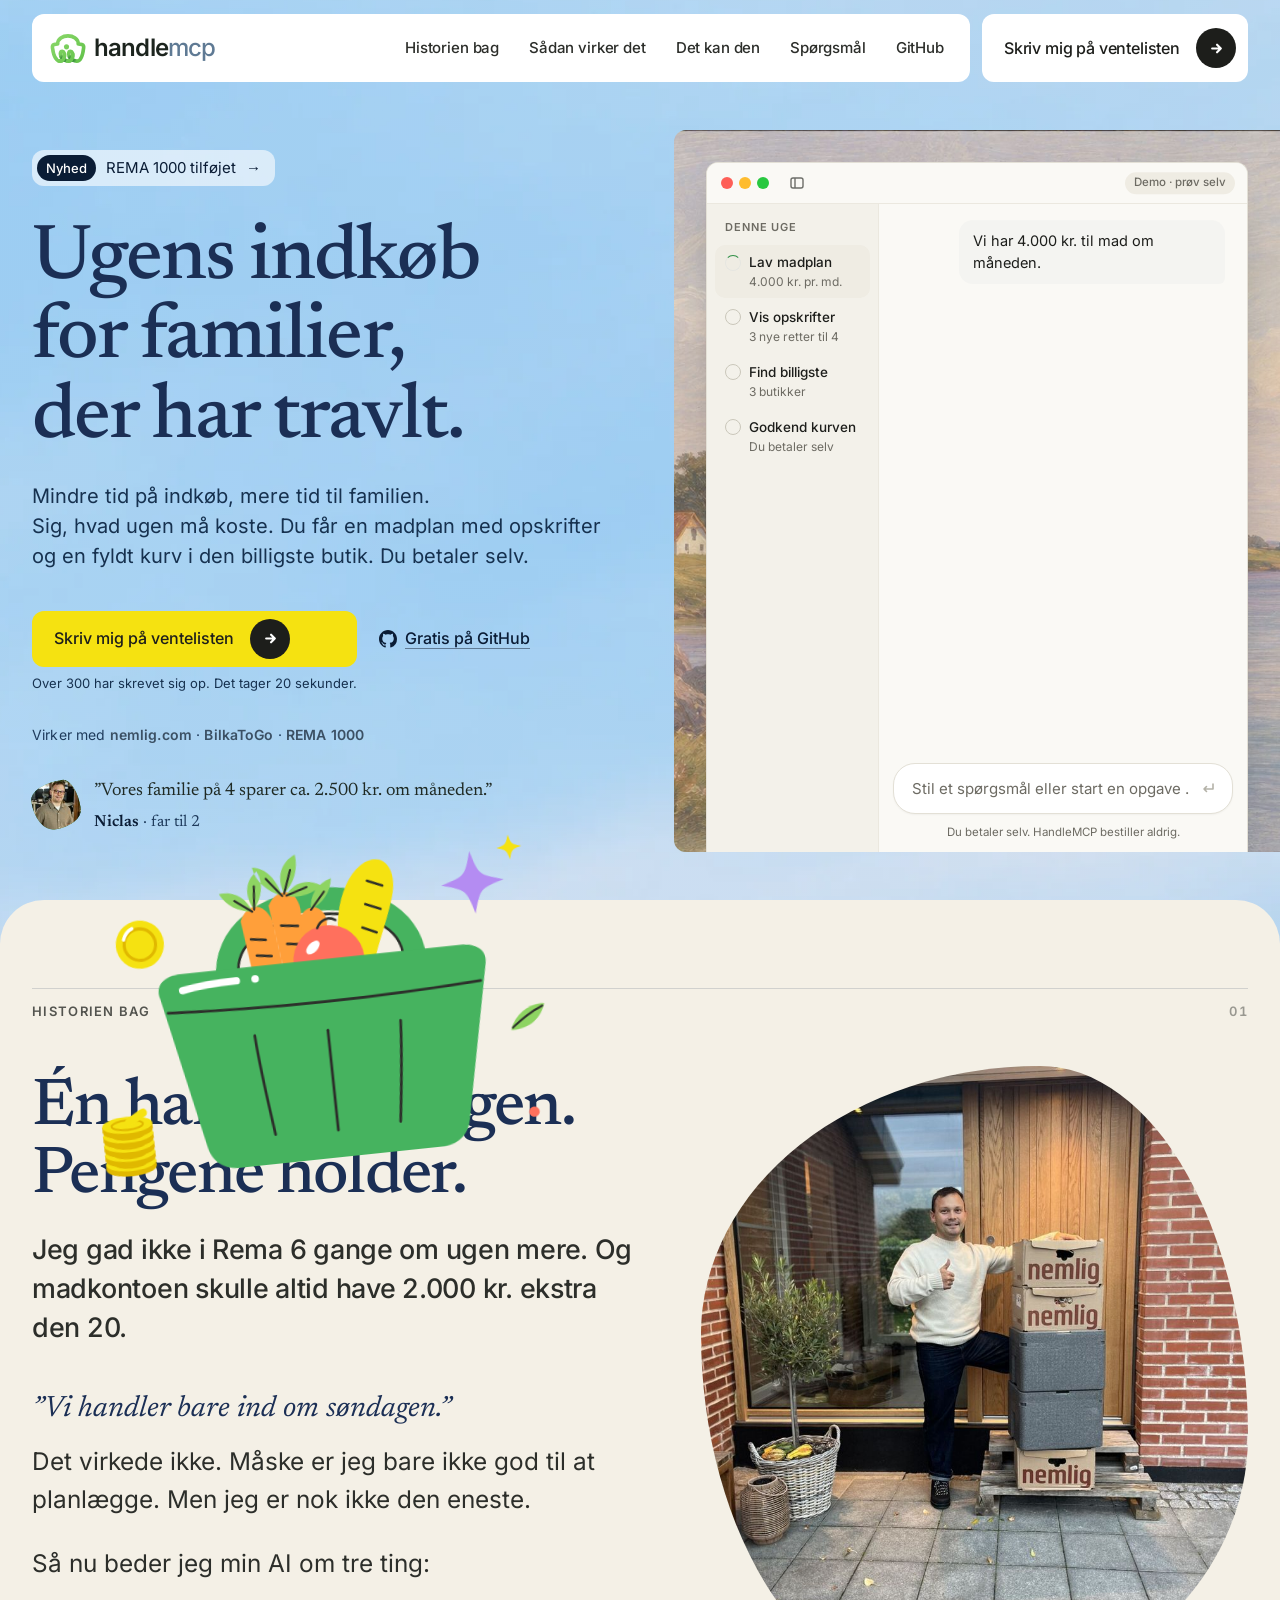
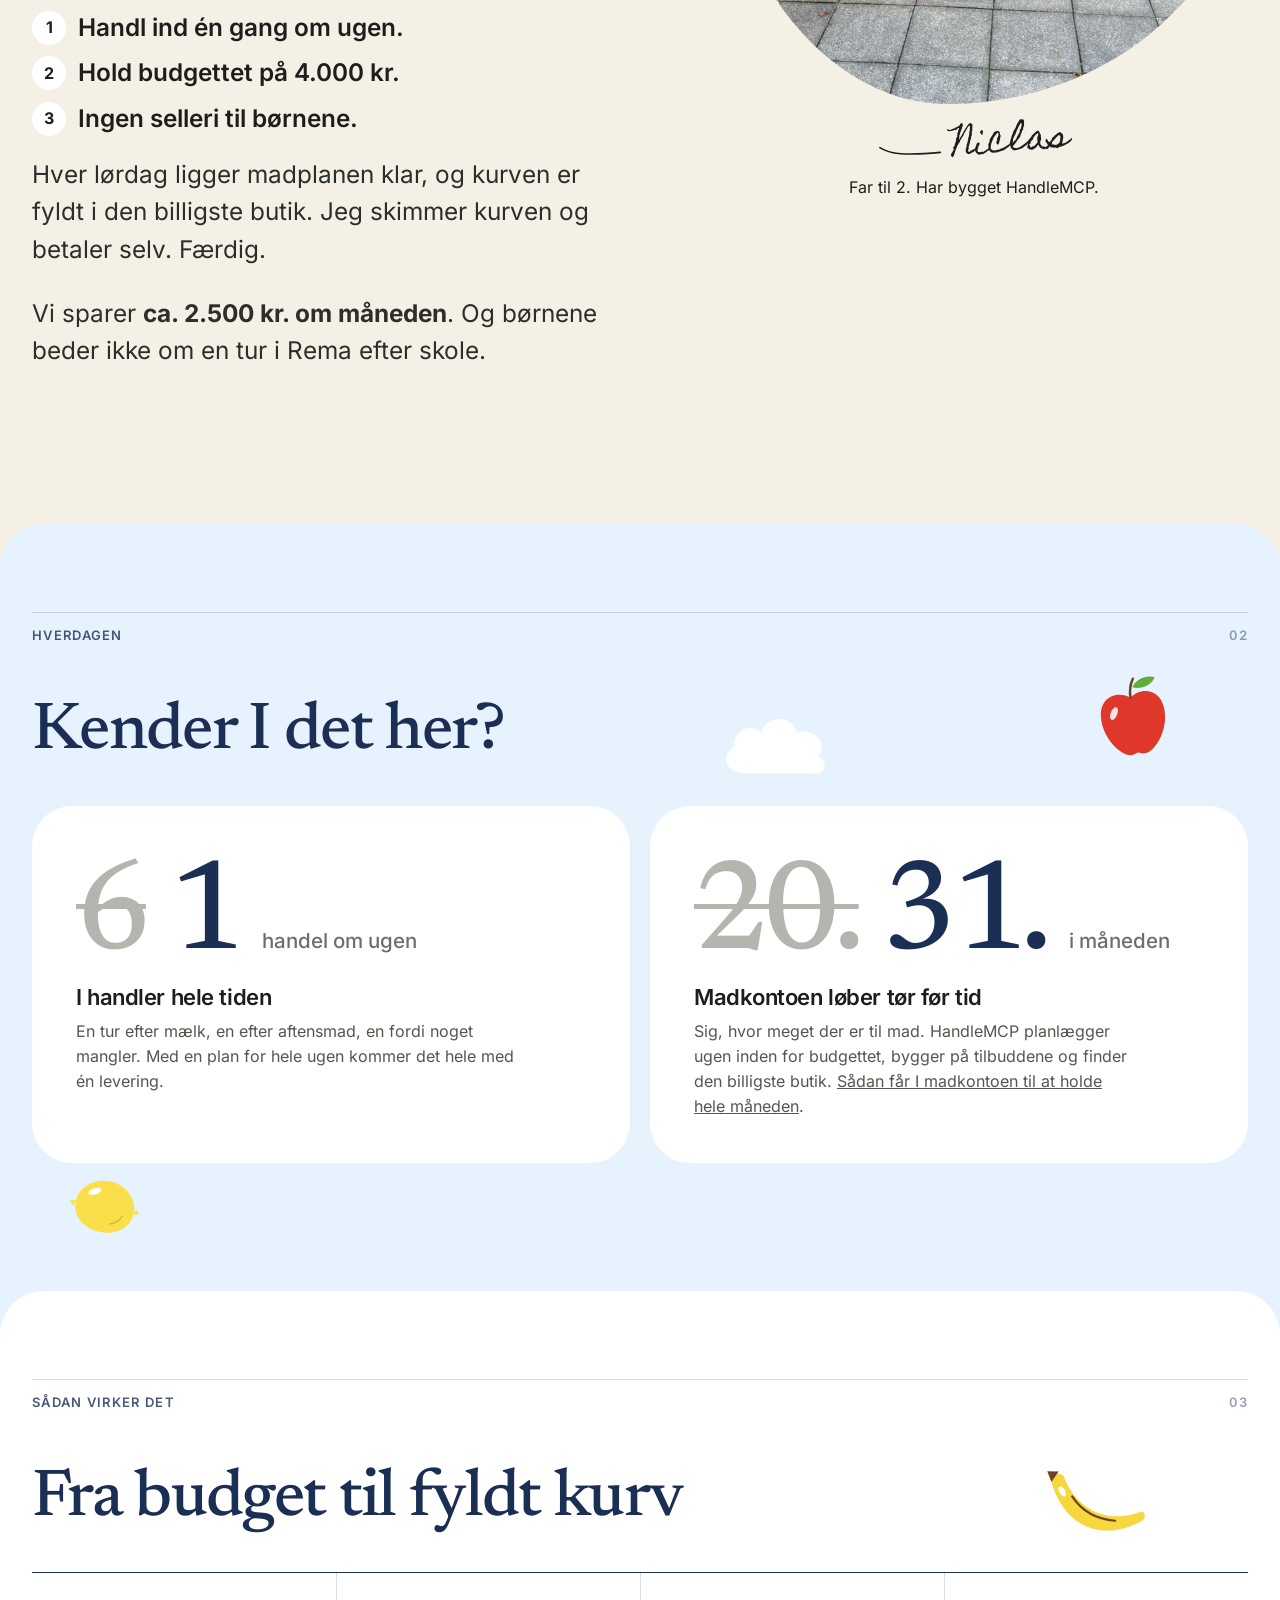
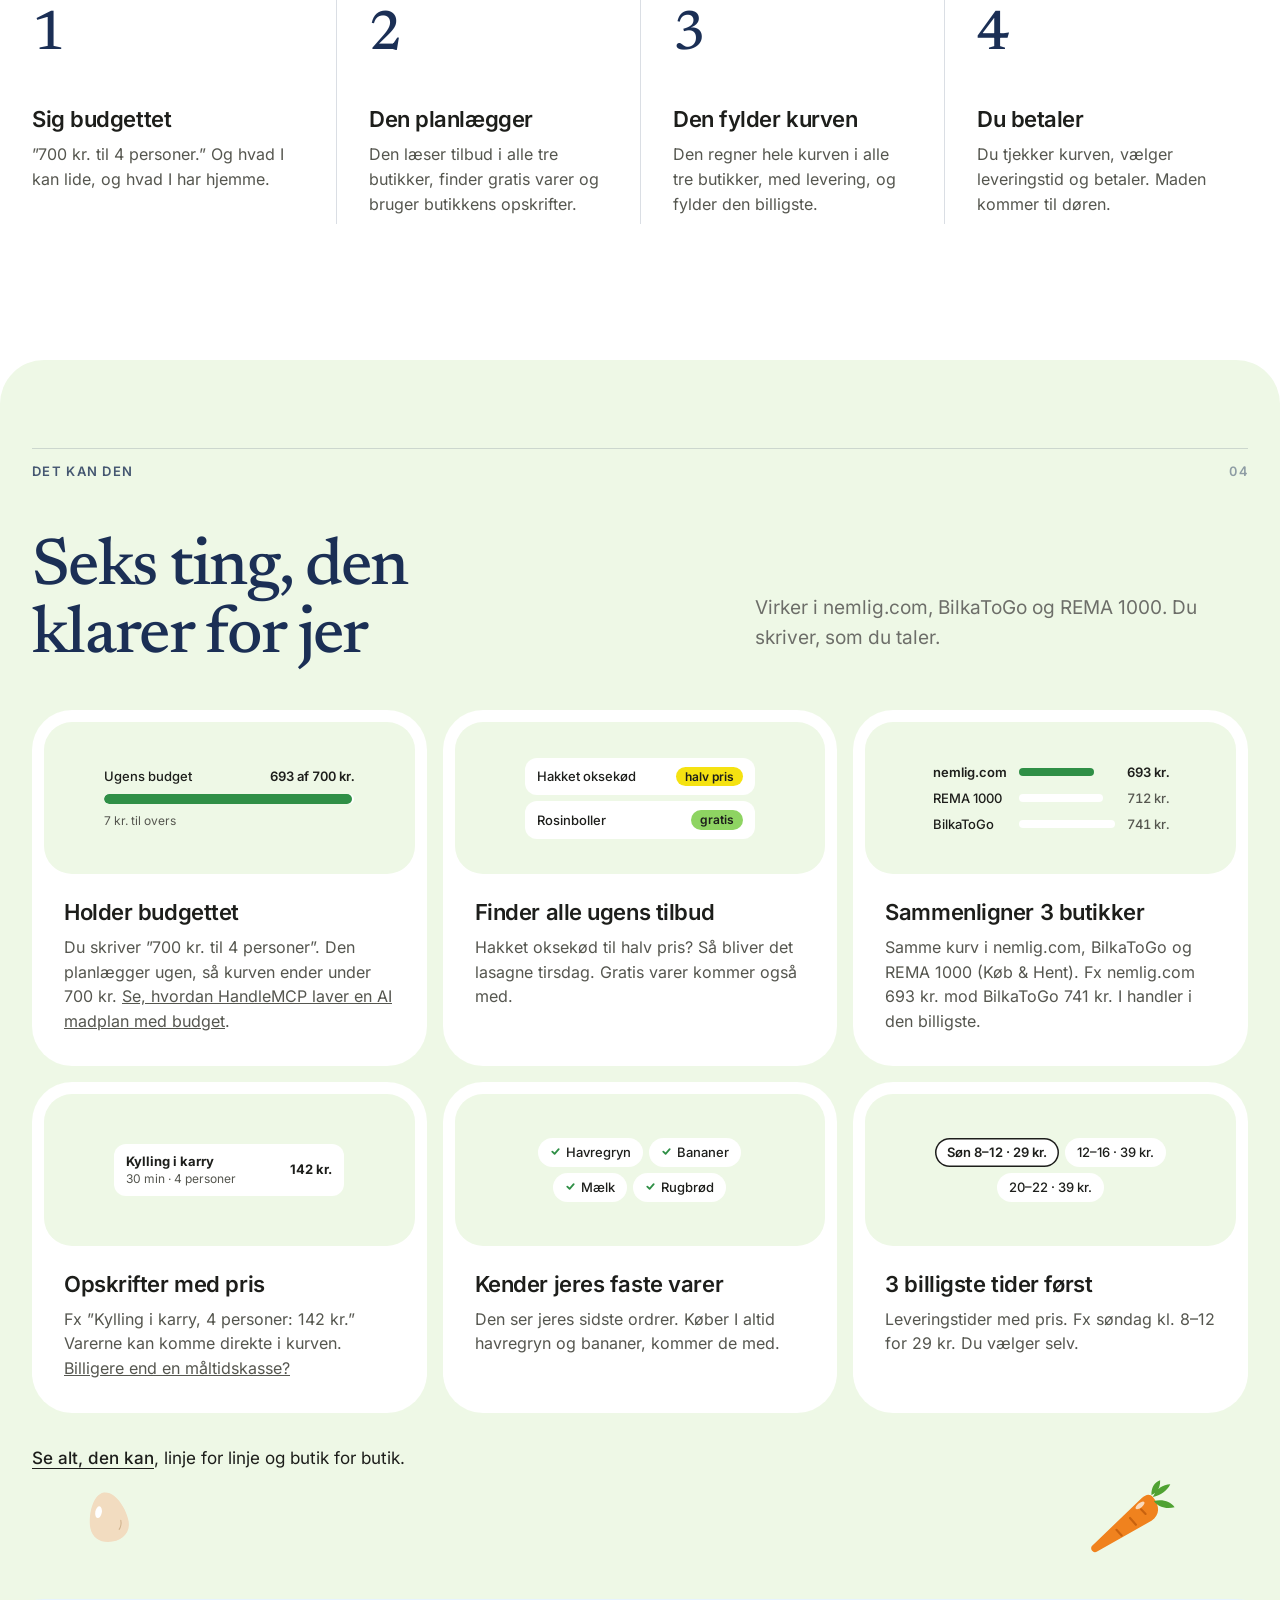
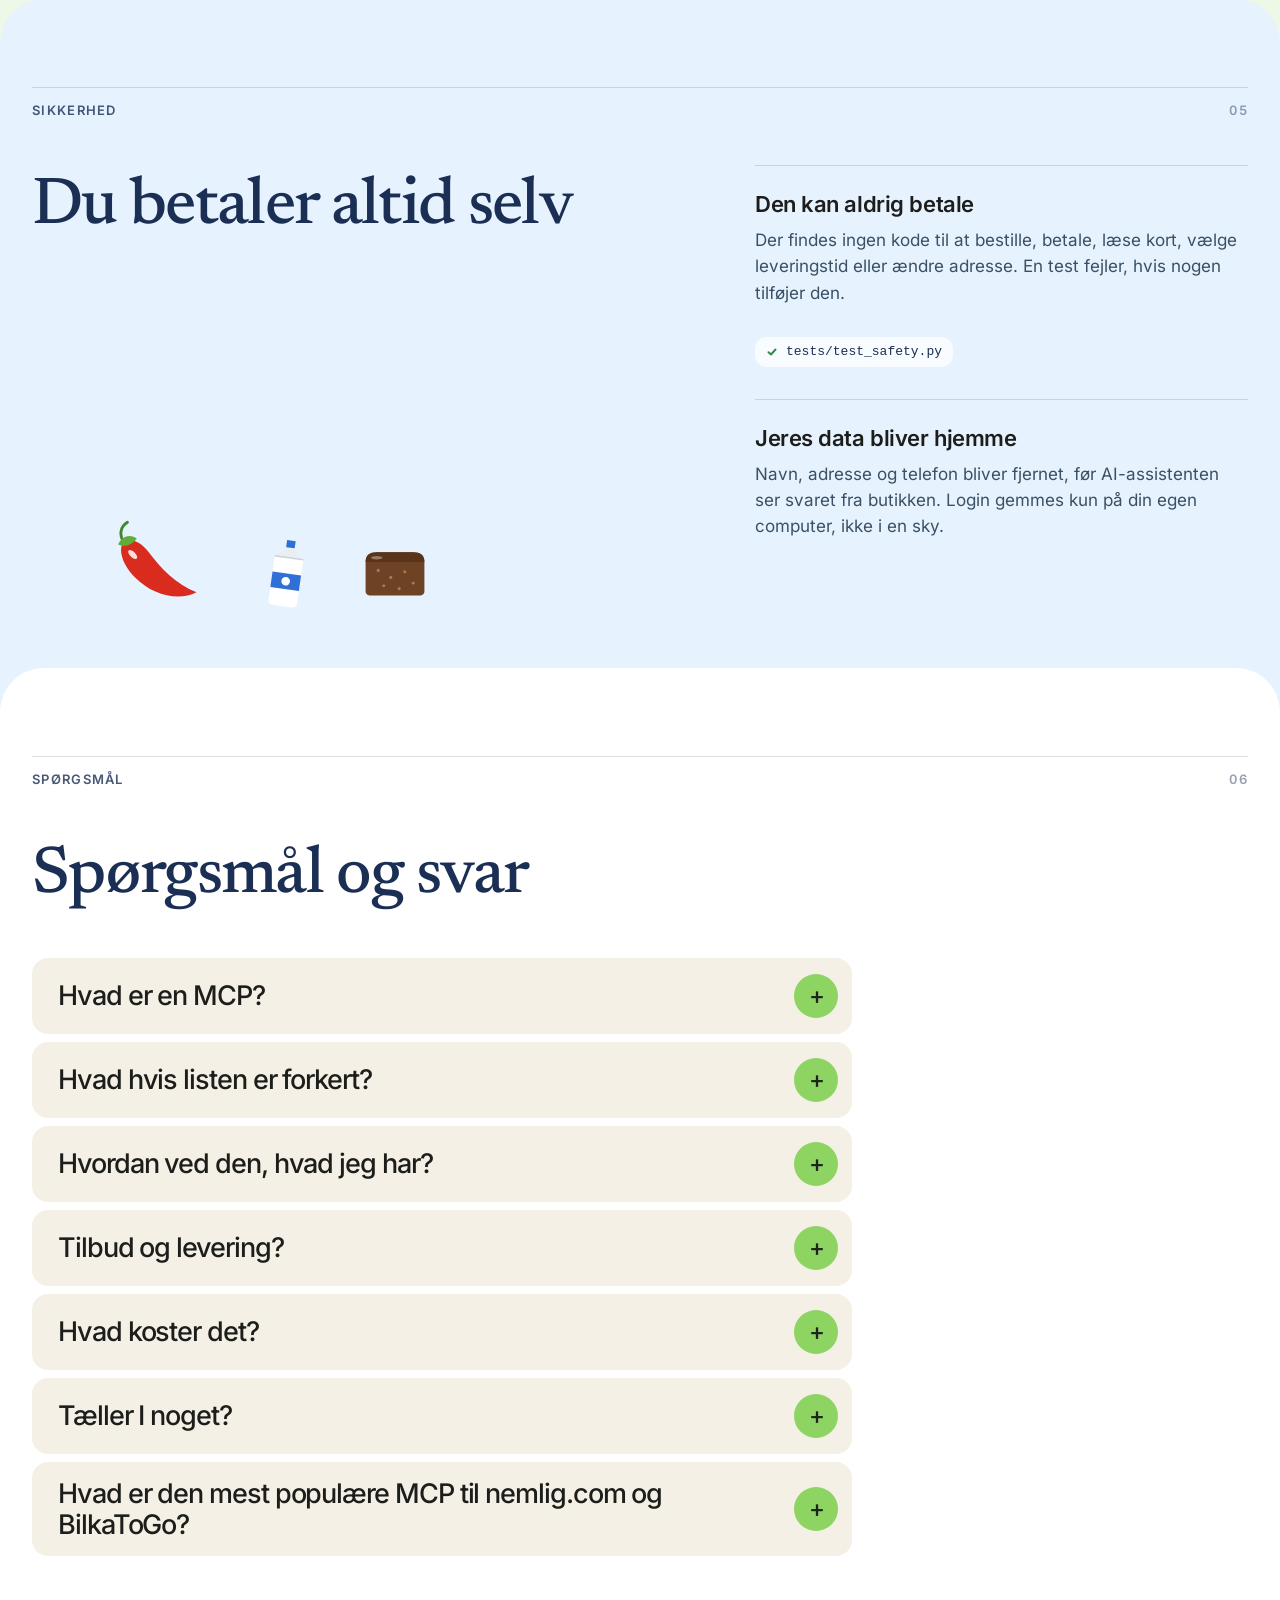
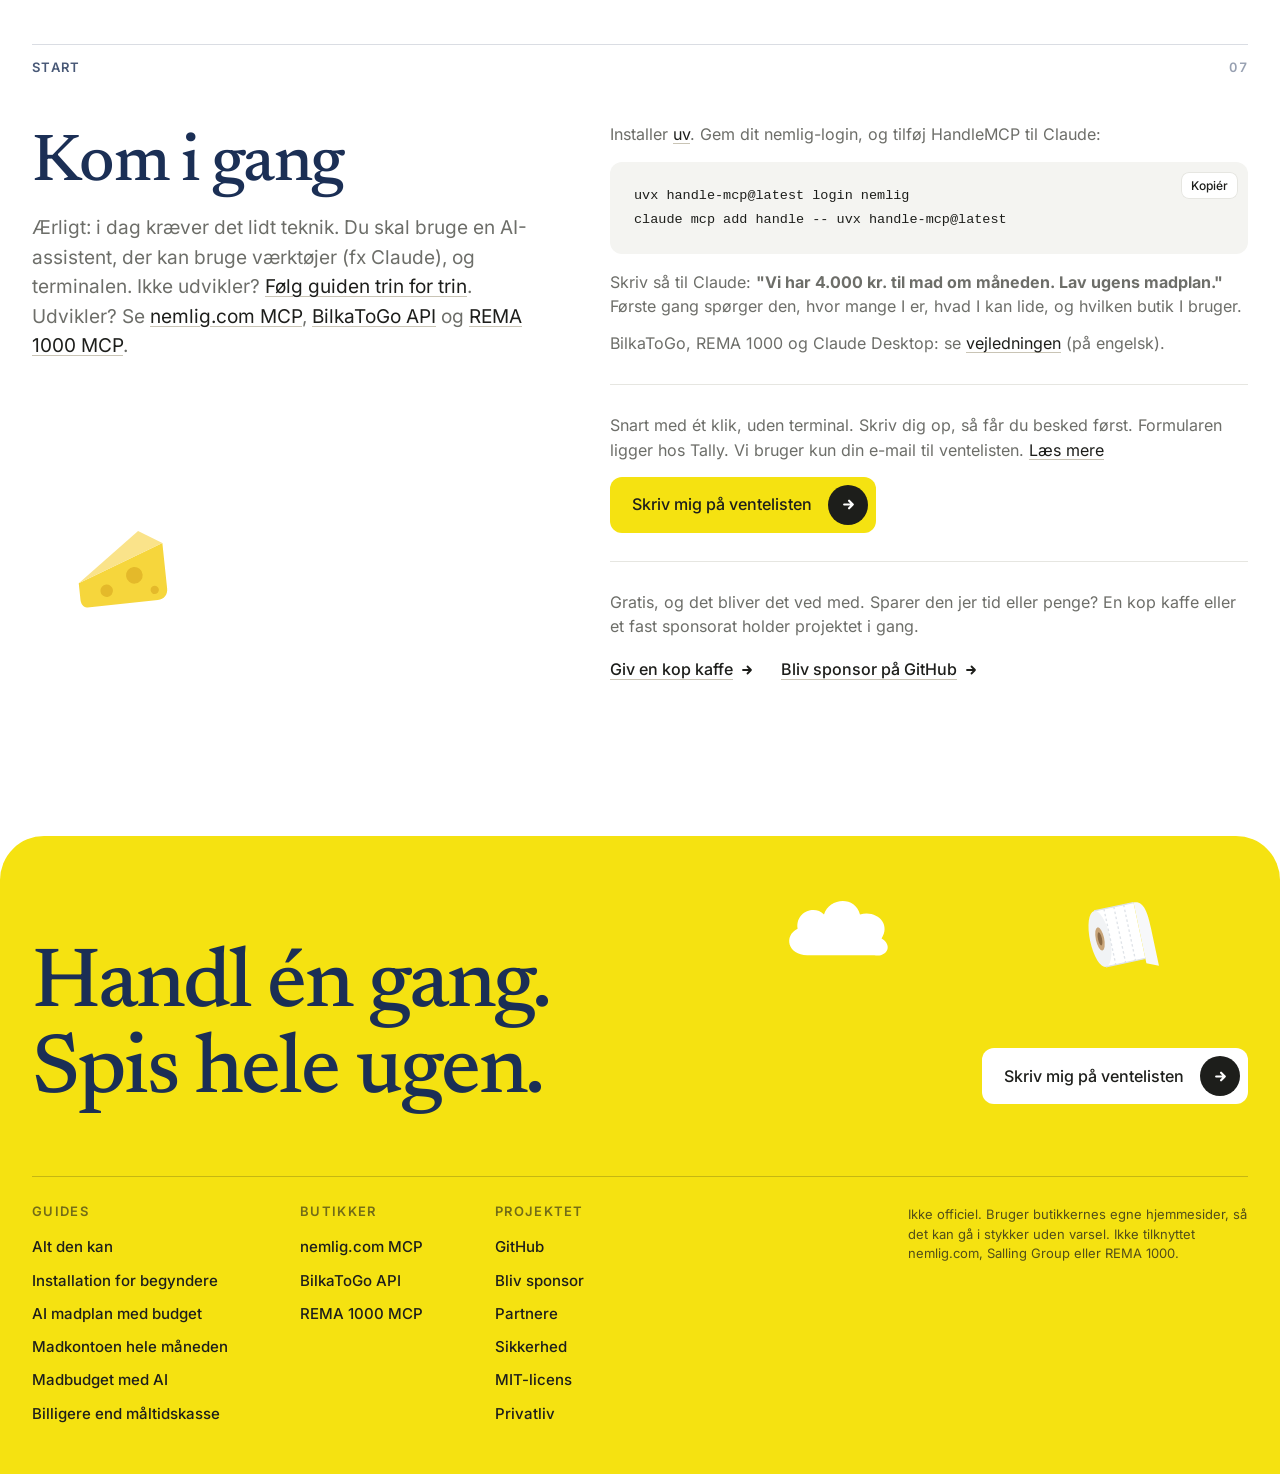
==== index.html @ 118f6232 "🐛 Maximized demo hides the window title on a phone" ====
<!doctype html>
<html lang="da">
<head>
<meta charset="utf-8">
<meta name="viewport" content="width=device-width, initial-scale=1">
<title>HandleMCP: ugens indkøb for familier, der har travlt</title>
<meta name="description" content="Mindre tid på indkøb. Få en madplan med opskrifter og en fyldt kurv i den billigste butik: nemlig.com, BilkaToGo eller REMA 1000. Du betaler selv. Gratis.">
<link rel="canonical" href="https://handlemcp.dk/">
<meta name="robots" content="index, follow, max-image-preview:large">
<meta name="theme-color" content="#9ccbf3">
<meta property="og:site_name" content="HandleMCP">
<meta property="og:locale" content="da_DK">
<meta property="og:type" content="website">
<meta property="og:url" content="https://handlemcp.dk/">
<meta property="og:title" content="HandleMCP: ugens indkøb for familier, der har travlt">
<meta property="og:description" content="Mindre tid på indkøb. Få en madplan med opskrifter og en fyldt kurv i den billigste butik: nemlig.com, BilkaToGo eller REMA 1000. Du betaler selv. Gratis.">
<meta property="og:image" content="https://handlemcp.dk/og.png">
<meta property="og:image:width" content="1200">
<meta property="og:image:height" content="630">
<meta property="og:image:alt" content="HandleMCP. Ugens indkøb for familier, der har travlt. En grøn indkøbskurv med gulerødder, tomat og brød.">
<meta name="twitter:card" content="summary_large_image">
<meta name="twitter:title" content="HandleMCP: ugens indkøb for familier, der har travlt">
<meta name="twitter:description" content="Mindre tid på indkøb. Få en madplan med opskrifter og en fyldt kurv i den billigste butik: nemlig.com, BilkaToGo eller REMA 1000. Du betaler selv. Gratis.">
<meta name="twitter:image" content="https://handlemcp.dk/og.png">
<meta name="color-scheme" content="light">
<link rel="sitemap" type="application/xml" href="/sitemap.xml">
<link rel="icon" href="/favicon.ico" sizes="any">
<link rel="icon" href="/favicon-48.png" sizes="48x48" type="image/png">
<link rel="icon" href="/favicon-192.png" sizes="192x192" type="image/png">
<link rel="apple-touch-icon" href="/apple-touch-icon.png">
<link rel="icon" href="/logo.svg" type="image/svg+xml">
<style>
@font-face{font-family:Inter;src:url(fonts/inter.woff2) format("woff2");font-weight:100 900;font-display:swap}
@font-face{font-family:"Homemade Apple";src:url(fonts/homemade-apple.woff2) format("woff2");font-weight:400;font-style:normal;font-display:swap}
@font-face{font-family:Newsreader;src:url(fonts/newsreader.woff2) format("woff2");font-weight:200 800;font-style:normal;font-display:swap;ascent-override:97%;descent-override:24%;line-gap-override:0%}
@font-face{font-family:Newsreader;src:url(fonts/newsreader-italic.woff2) format("woff2");font-weight:200 800;font-style:italic;font-display:swap;ascent-override:97%;descent-override:24%;line-gap-override:0%}
:root{
  --bg:#fff;--soft:#f4f4f1;--line:#e6e6e1;--ink:#1d1e1b;--mute:#6d6e69;
  --green:#2f8f46;--leaf:#8ed462;--leaf-soft:#eef8e6;--sky:#2ba0ff;--sky-soft:#e6f3ff;--coral:#ff705d;--coral-soft:#ffece8;--sun:#f5e211;--sun-soft:#fdf8c9;
  --sans:Inter,ui-sans-serif,-apple-system,"Segoe UI",Helvetica,Arial,sans-serif;
  --mono:ui-monospace,"SF Mono",SFMono-Regular,Menlo,Consolas,monospace;
}
*{box-sizing:border-box}
html{-webkit-text-size-adjust:100%;scroll-behavior:smooth}
body{margin:0;background:var(--bg);color:var(--ink);font:400 18px/1.55 var(--sans);-webkit-font-smoothing:antialiased}
a{color:inherit}
.wrap{max-width:1337px;margin:0 auto;padding:0 32px}
[hidden]{display:none!important}

/* nav */
nav{display:flex;align-items:center;justify-content:space-between;height:76px}
.brand{font-weight:400;letter-spacing:-.02em;text-decoration:none;font-size:20px;color:#1c241e}
nav ul{display:flex;align-items:center;gap:28px;list-style:none;margin:0;padding:0;font-size:15px}
nav ul a{text-decoration:none;color:var(--mute)}
nav ul a:hover{color:var(--ink)}
.btn{display:inline-block;padding:13px 22px;border-radius:999px;font-weight:500;font-size:15px;text-decoration:none;background:var(--ink);color:#fff}
.btn.line{background:transparent;color:var(--ink);box-shadow:inset 0 0 0 1px var(--line)}
nav ul a.btn{padding:10px 18px;color:#fff}

/* hero */
.hero{display:grid;grid-template-columns:1fr 1.15fr;gap:40px;align-items:center;padding:72px 0 40px}
.eyebrow{font-size:14px;font-weight:500;color:var(--mute);margin:0 0 22px}
.eyebrow b{color:var(--green);font-weight:600}.proof{display:flex;align-items:center;gap:12px;font-size:17px;font-weight:500;color:var(--ink);margin:26px 0 0}.proof .avatar{flex:none;width:44px;height:44px;border-radius:70% 30% 60% 40%/35% 65% 35% 65%;background:var(--green);overflow:hidden;transform:rotate(-8deg)}.proof .avatar img{width:100%;height:100%;object-fit:cover;display:block}
h1{font-weight:700;font-size:clamp(38px,4.7vw,68px);line-height:1.06;letter-spacing:-.03em;margin:0 0 28px}
.lead{font-size:20px;line-height:1.55;max-width:540px;margin:0 0 44px;color:var(--mute);text-wrap:pretty}
.lead strong{color:var(--ink);font-weight:500}
.ctas{display:flex;gap:10px;flex-wrap:wrap}

/* demo: agent app in the hero. Left: the use cases. Right: the conversation. */
.demo{width:calc(100% + max(8px,(100vw - 1337px)/2 + 8px));min-width:0}
@media (max-width:900px){.demo{width:100%}}
.demo .agent{max-width:none;background:#faf9f5;border-color:#e3e0d6;border-radius:16px;box-shadow:0 1px 2px rgba(28,36,30,.04),0 18px 48px -24px rgba(28,36,30,.25)}
.demo .agent{position:relative;z-index:2;will-change:transform}.demo .agent.drag{box-shadow:0 2px 6px rgba(28,36,30,.08),0 30px 60px -24px rgba(28,36,30,.35)}
.demo .agent .bar{background:#faf9f5;border-bottom:1px solid #ebe8df;padding:10px 14px;justify-content:center;position:relative;cursor:grab;touch-action:none;user-select:none}.demo .agent.drag .bar{cursor:grabbing}
.demo .bar .dots{position:absolute;left:14px;top:50%;transform:translateY(-50%)}
.demo .bar .dots i{width:12px;height:12px}.demo .bar .dots i:nth-child(1){background:#fe5f57}.demo .bar .dots i:nth-child(2){background:#febc2e}.demo .bar .dots i:nth-child(3){background:#28c840;cursor:pointer}.demo .bar .dots i:nth-child(3):hover{box-shadow:0 0 0 2px rgba(40,200,64,.3)}
.demo.max{position:fixed;inset:16px;z-index:60;width:auto;margin:0}.demo.max::before{content:"";position:fixed;inset:0;background:rgba(28,36,30,.4);z-index:-1}
.demo.max .agent{height:100%;display:flex;flex-direction:column;transform:none!important}.demo.max .body{flex:1;height:auto;min-height:0}.demo.max .agent .bar{cursor:default}
html{overflow-x:clip}.demo.max .side{padding-top:18px}.demo.max .log{align-items:center}.demo.max .log>*{width:100%;max-width:820px}.demo.max .agent .input{max-width:820px;width:calc(100% - 28px);margin:8px auto 0}.demo.max .foot{max-width:820px;margin:0 auto}.demo.max .recipe .strip{height:200px}@media (max-width:640px){.demo.max{inset:0}.demo.max .agent{border-radius:0}.demo.max .agent .bar .title{visibility:hidden}}
.demo .bar .title{font-weight:500;font-size:13px;color:var(--mute)}.demo .bar .conn{display:none}
.demo .body{display:grid;grid-template-columns:172px 1fr;height:min(620px,74vh)}
.demo .side{background:#f3f1ea;border-right:1px solid #ebe8df;padding:14px 8px;display:flex;flex-direction:column;gap:2px;min-width:0}
.demo .side .grp{font:600 11px/1 var(--sans);letter-spacing:.08em;text-transform:uppercase;color:#9a9890;padding:4px 10px 10px}
.demo .item{display:grid;grid-template-columns:16px 1fr;gap:3px 8px;align-items:center;text-align:left;width:100%;border:0;background:none;border-radius:10px;padding:9px 10px;font:500 13.5px/1.25 var(--sans);color:var(--ink);cursor:pointer;transition:background .15s}
.demo .item:hover{background:#f1efe7}
.demo .item .ic{width:16px;height:16px;border-radius:50%;border:1.5px solid #c9c6ba;display:grid;place-items:center}
.demo .item .ic svg{width:9px;height:9px;fill:none;stroke:#fff;stroke-width:2;stroke-linecap:round;stroke-linejoin:round;opacity:0}
.demo .item.done .ic{background:var(--green);border-color:var(--green)}.demo .item.done .ic svg{opacity:1}
.demo .item.on{background:#efece3}
.demo .item.on.run .ic{border-color:var(--line);border-top-color:var(--green);animation:spin .8s linear infinite}
.demo .item.next .ic{border-color:var(--leaf);animation:pulse 1.2s ease-in-out infinite}
.demo .item small{grid-column:2;display:block;font-weight:400;font-size:12px;color:#9a9890;white-space:nowrap;overflow:hidden;text-overflow:ellipsis}
@keyframes pulse{50%{transform:scale(1.35);opacity:.5}}
.demo .main{display:flex;flex-direction:column;min-width:0;min-height:0}
.demo .agent .log>*{flex-shrink:0}
.demo .agent .log{flex:1;min-height:0;overflow-y:auto;scrollbar-width:thin;scrollbar-color:#d9d6cb transparent;padding:20px 22px 8px;gap:18px}
.demo .agent .you{text-align:right}
.demo .you .bubble{display:inline-block;background:#f0eee6;border:0;border-radius:14px;padding:10px 14px;font-size:14.5px;line-height:1.5;max-width:82%;text-align:left}
.demo .ai{display:block}
.demo .ai::before{content:none;width:20px;height:20px;margin-top:2px;background:#d97757;-webkit-mask:url("data:image/svg+xml,%3Csvg xmlns='http://www.w3.org/2000/svg' viewBox='0 0 24 24'%3E%3Cpath d='M12 1.5 14 9l7.5 3-7.5 3-2 7.5-2-7.5L2.5 12 10 9z'/%3E%3C/svg%3E") center/contain no-repeat;mask:url("data:image/svg+xml,%3Csvg xmlns='http://www.w3.org/2000/svg' viewBox='0 0 24 24'%3E%3Cpath d='M12 1.5 14 9l7.5 3-7.5 3-2 7.5-2-7.5L2.5 12 10 9z'/%3E%3C/svg%3E") center/contain no-repeat}
.demo .ai .bubble{font-size:15px;line-height:1.6;min-width:0;display:block;max-width:none}
.demo .tools{border:0;background:none;display:flex;flex-direction:column;gap:6px;margin:0}
.demo .tool{display:block;padding:0;font:13px/1.4 var(--sans);background:#f5f4ed;border:1px solid #e8e6dc;border-radius:12px;overflow:hidden}
.demo .tool+.tool{border-top:1px solid #e6e3d9}
.demo .tool .hd{display:flex;align-items:center;gap:8px;padding:9px 12px;color:var(--ink)}
.demo .tool .hd b{font-weight:500;line-height:1.35}.demo .tool .hd .n{color:var(--mute)}
.demo .tool .hd>span:not(.ti){min-width:0;overflow:hidden;text-overflow:ellipsis}
.tool .hd svg.chev{flex:none;width:12px;height:12px;margin-left:auto;fill:none;stroke:var(--mute);stroke-width:1.8;stroke-linecap:round}
.demo .tool em{display:block;padding:7px 12px;border-top:1px solid #e8e6dc;color:var(--mute);white-space:normal;font-size:12.5px;font-style:normal}
.demo .tool .ti{width:14px;height:14px;display:inline-block;color:var(--mute);font-size:13px;line-height:14px;text-align:center}
.demo .tool .ok{display:inline-flex}.demo .tool .ok svg{width:12px;height:12px}
.demo .tool.run .hd b{background:linear-gradient(90deg,#6d6b63 0%,#6d6b63 40%,#c9c6ba 50%,#6d6b63 60%,#6d6b63 100%) 0 0/200% 100%;-webkit-background-clip:text;background-clip:text;color:transparent;animation:shimmer 1.4s linear infinite}
.demo .thought{display:flex;align-items:center;gap:6px;font-size:13.5px;color:var(--mute)}.demo .thought svg{width:12px;height:12px;fill:none;stroke:currentColor;stroke-width:1.8;stroke-linecap:round}
.tool .ti.doc{color:var(--mute)}
.tool .wait{width:13px;height:13px;border:2px solid var(--line);border-top-color:var(--green);border-radius:50%;animation:spin .8s linear infinite}
@keyframes spin{to{transform:rotate(360deg)}}
.demo .agent .input{margin:8px 14px 0;display:block;padding:0;border:0;background:none;box-shadow:none}
.demo .agent .input .field{display:flex;align-items:center;gap:10px;padding:13px 16px 13px 18px;border:1px solid #e3e0d6;border-radius:22px;background:#fff;box-shadow:0 1px 2px rgba(28,36,30,.04);color:#9a9890;font-size:15px}
.demo .agent .input .field{margin:0}.demo .agent .input .field input{flex:1;min-width:0;border:0;background:none;font:inherit;font-size:15px;color:var(--ink);outline:none;padding:0}.demo .agent .input .field input::placeholder{color:#9a9890}.demo .agent .input .field button{border:0;background:none;padding:0;margin:0;display:flex;cursor:pointer;border-radius:6px}.demo .agent .input .field button:focus-visible{outline:2px solid var(--green)}.demo .agent .input .field:focus-within{border-color:#cfccc2}
.demo .agent .input .field svg{width:16px;height:16px;fill:none;stroke:#b4b2a8;stroke-width:1.6;stroke-linecap:round;stroke-linejoin:round;flex:none}
.demo .agent .input .row{display:flex;align-items:center;gap:14px;padding:10px 10px 0 12px;color:var(--mute)}
.demo .agent .input .row svg{width:18px;height:18px;fill:none;stroke:currentColor;stroke-width:1.6;stroke-linecap:round;stroke-linejoin:round}
.demo .agent .input .mic{display:flex;align-items:center;gap:4px}.demo .agent .input .mic svg+svg{width:10px;height:10px}
.demo .agent .input .mdl{margin-left:auto;font-size:13.5px;color:var(--ink);display:flex;align-items:center;gap:10px}
.demo .agent .input .mdl i{margin:0;width:14px;height:14px;border-radius:50%;background:none;border:2px solid #e3e0d6;border-top-color:var(--green)}
.demo .foot{font-size:11.5px;color:#9a9890;text-align:center;padding:10px 14px 10px}
.plan{display:grid;grid-template-columns:auto 1fr;gap:3px 12px;font-size:14px;margin:12px 0 0}
.plan b{color:var(--mute);font-weight:500}
.plan .lager{color:var(--green);font-weight:500}
.recipe{border:1px solid #e6e3d9;border-radius:16px;background:#fff;overflow:hidden;margin:12px 0 0}
.recipe .strip{display:grid;grid-template-columns:repeat(3,1fr);gap:2px;height:118px;background:#f0eee6}
.recipe .ph{background:var(--leaf-soft);overflow:hidden;cursor:pointer;position:relative}.recipe .ph img{display:block;width:100%;height:100%;object-fit:cover;transition:transform .3s}
.recipe .ph:hover img{transform:scale(1.04)}.recipe .ph.on::after{content:"";position:absolute;inset:0;box-shadow:inset 0 -3px 0 var(--green)}
.recipe .rbody{padding:16px 18px 18px}
.recipe h3{margin:0 0 4px;font-size:19px;font-weight:600;letter-spacing:-.02em;line-height:1.2}
.recipe .sub{margin:0 0 12px;color:var(--mute);font-size:14px}
.recipe .serv{display:flex;align-items:center;gap:8px;font-size:14px;color:var(--mute);margin:0 0 16px}
.recipe .serv button{width:26px;height:26px;border:0;border-radius:7px;background:#f0eee6;color:var(--ink);font:500 17px/1 var(--sans);cursor:pointer}.recipe .serv button:hover{background:#e6e3d9}
.recipe .serv b{color:var(--ink);font-weight:500;min-width:14px;text-align:center}
.recipe .serv .ic{margin-left:auto;display:flex;gap:14px}.recipe .serv .ic svg{width:16px;height:16px;fill:none;stroke:var(--mute);stroke-width:1.6;stroke-linecap:round;stroke-linejoin:round}
.recipe h4{margin:0 0 6px;font-size:15px;font-weight:600}
.recipe ul{list-style:none;margin:0 0 16px;padding:0;font-size:14px;line-height:1.75}
.recipe ol{margin:0;padding:0;list-style:none;counter-reset:st;font-size:14px;line-height:1.5}
.recipe ol li{display:grid;grid-template-columns:22px 1fr;gap:10px;margin:0 0 8px}
.recipe ol li::before{counter-increment:st;content:counter(st);width:22px;height:22px;border-radius:50%;background:#f0eee6;font-size:12px;font-weight:600;display:grid;place-items:center;color:var(--ink)}
.cmp{width:100%;table-layout:fixed;border-collapse:separate;border-spacing:0;margin:12px 0 0;font-size:13px;line-height:1.3;font-variant-numeric:tabular-nums}
.cmp th,.cmp td{padding:6px 8px;text-align:right;font-weight:400;color:var(--mute);white-space:nowrap;border-bottom:1px solid #eeece4}
.cmp thead td{width:32%;border:0}.cmp thead th{padding:10px 8px;vertical-align:bottom;font-size:12.5px;color:var(--ink);border:0}
.cmp thead b{display:block;font-size:20px;font-weight:600;letter-spacing:-.02em;line-height:1.2}.cmp thead small{display:block;font-size:11.5px;font-weight:600;color:var(--green)}
.cmp tbody th{padding-left:0;text-align:left;overflow:hidden;text-overflow:ellipsis}.cmp tbody tr:last-child>*{border-bottom:0}
.cmp .win{background:var(--leaf-soft);color:var(--ink);box-shadow:inset 1px 0 var(--green),inset -1px 0 var(--green)}
.cmp thead .win{border-radius:12px 12px 0 0;box-shadow:inset 1px 0 var(--green),inset -1px 0 var(--green),inset 0 1px var(--green)}
.cmp tbody tr:last-child .win{border-radius:0 0 12px 12px;box-shadow:inset 1px 0 var(--green),inset -1px 0 var(--green),inset 0 -1px var(--green)}
.cmp .free{color:var(--green);font-weight:600}
.cartrow{display:flex;align-items:center;gap:14px;flex-wrap:wrap;margin:14px 0 0}
.cartrow .pay{font-size:13px;color:var(--mute)}
.slots{display:grid;grid-template-columns:repeat(3,1fr);gap:8px;margin:12px 0 0}
.slot{border:1px solid var(--line);border-radius:10px;padding:8px 10px;font-size:13px;line-height:1.35;background:#fff}.slot b{display:block;font-weight:600}.slot span{color:var(--mute);font-size:12px}
.slot.win{border-color:var(--green);background:var(--leaf-soft)}
.q{background:#fff;border:1px solid #e6e3d9;border-radius:14px;overflow:hidden;font-size:14px}
.q .qh{display:flex;align-items:center;gap:10px;padding:12px 14px;font-weight:500;line-height:1.3}
.q .pg{margin-left:auto;display:flex;align-items:center;gap:6px;color:var(--mute);font-size:12.5px;font-weight:400}
.q .qh svg{width:12px;height:12px;flex:none;fill:none;stroke:var(--mute);stroke-width:1.8;stroke-linecap:round;stroke-linejoin:round}
.q .opt{display:flex;gap:12px;align-items:center;width:100%;text-align:left;padding:9px 14px;border:0;border-top:1px solid #eeece4;background:none;font:inherit;color:var(--ink);cursor:pointer;transition:background .2s}.q .opt:hover{background:#f7f6f1}.q .opt:focus-visible,.q .qf button:focus-visible{outline:2px solid var(--green);outline-offset:-2px}
.q .opt i{width:26px;height:26px;flex:none;border-radius:7px;background:#f0eee6;color:var(--mute);font:500 12.5px/26px var(--sans);text-align:center;transition:background .2s,color .2s}
.q .opt b{display:block;font-weight:400}.q .opt small{display:block;color:var(--mute);font-size:12.5px}
.q .opt.pick{background:#f7f6f1}.q .opt.pick i{background:var(--ink);color:#fff}
.q .opt.other b{color:var(--mute)}
.q.multi .opt i{width:20px;height:20px;line-height:17px;margin:0 3px;border:1.5px solid #cfccc2;border-radius:6px;background:#fff;color:transparent;font-size:12px}
.q.multi .opt.pick i{background:var(--green);border-color:var(--green);color:#fff}
.q .qf{display:flex;align-items:center;gap:8px;padding:10px 14px;border-top:1px solid #eeece4}
.q .qf .cnt{color:var(--mute);font-size:12.5px;margin-right:auto}
.q .qf .skip,.q .qf .go{border:0;background:#f0eee6;border-radius:8px;font:inherit;font-size:13px;color:var(--ink);padding:6px 12px;cursor:pointer}.q .qf .skip:hover,.q .qf .go:hover{background:#e6e3d9}
.q .qf .skip{margin-left:auto}.q .qf .cnt+.skip{margin-left:0}
.q .qf .go{width:30px;height:30px;padding:0;display:inline-flex;align-items:center;justify-content:center;transition:background .2s,color .2s}.q .qf .go svg{width:14px;height:14px;fill:none;stroke:currentColor;stroke-width:1.8;stroke-linecap:round;stroke-linejoin:round}.q .qf .go.hot{background:var(--ink);color:#fff}
.q .pg{flex:none;white-space:nowrap}.q .qf button{flex:none;white-space:nowrap}.demo .ai .tail{margin:12px 0 0}
.hero.g .demo .recipe .sub{max-width:none;margin:0 0 12px;font-size:14px;line-height:1.5;color:var(--mute)}
.q .qf .hint{flex:1;min-width:0;white-space:nowrap;overflow:hidden;text-overflow:ellipsis;color:var(--mute);font-size:12.5px}.q .hint i{font-style:normal}.q:not(.auto) .hint,.q.auto .cnt{display:none}
@media (max-width:420px){.q.multi .hint i{display:none}}
.q.auto .opt.cd{background:linear-gradient(90deg,var(--leaf-soft) 50%,transparent 50%) 100% 0/200% 100% no-repeat;animation:cd 2.6s linear forwards}
@keyframes cd{to{background-position:0 0}}
.demo .bar .try{position:absolute;right:12px;top:50%;transform:translateY(-50%);padding:5px 9px;border-radius:999px;background:#efece3;color:#6d6b63;font:500 11.5px/1 var(--sans);pointer-events:none}
.demo .sugg{display:flex;padding:0 0 8px}.demo .sugg:empty{display:none}
.demo .sugg button{display:inline-flex;align-items:center;gap:7px;padding:7px 12px 7px 14px;border:1px solid #e3e0d6;border-radius:999px;background:#fff;font:500 13.5px/1.2 var(--sans);color:var(--ink);cursor:pointer;transition:background .2s}
.demo .sugg button:hover{background:#f7f6f1}.demo .sugg button:focus-visible{outline:2px solid var(--green);outline-offset:2px}
.demo .sugg span{font-weight:400;color:var(--mute)}.demo .input .sugg svg{width:12px;height:12px;fill:none;stroke:currentColor;stroke-width:1.8;stroke-linecap:round;stroke-linejoin:round}
.cartrow .btn i{background:var(--ink);color:#fff}
.q .qin{animation:qslide .35s cubic-bezier(.2,.7,.2,1)}
@keyframes qslide{from{opacity:0;transform:translateX(16px)}to{opacity:1;transform:none}}
.sum{background:#fff;border:1px solid #e6e3d9;border-radius:14px;padding:12px 14px;display:grid;gap:10px;font-size:14px;line-height:1.4}
.sum span{display:block;color:var(--mute);font-size:13px}.sum b{display:block;font-weight:400}
.fade{animation:rise .45s cubic-bezier(.2,.7,.2,1)}
@keyframes rise{from{opacity:0;transform:translateY(8px)}to{opacity:1;transform:none}}
.think{font-size:14px;color:var(--mute);padding:2px 0;background:linear-gradient(90deg,#8a887f 0%,#8a887f 40%,#d2cfc4 50%,#8a887f 60%,#8a887f 100%) 0 0/200% 100%;-webkit-background-clip:text;background-clip:text;color:transparent;animation:shimmer 1.4s linear infinite}
@keyframes shimmer{to{background-position:-200% 0}}
.demo .ai .bubble .w{display:inline;animation:wfade .32s ease-out both}
@keyframes wfade{from{opacity:0}to{opacity:1}}
.tool .ok svg{stroke-dasharray:12;stroke-dashoffset:12;animation:tick .35s ease-out forwards}
@keyframes tick{to{stroke-dashoffset:0}}

@keyframes line{from{opacity:0;transform:translateY(-4px)}to{opacity:1;transform:none}}
@media (prefers-reduced-motion:reduce){.q.auto .opt.cd,.fade,.q .qin,.demo .item.next .ic,.demo .item.run .ic,.demo .tool.run .hd b,.tool .wait,.tool .ok svg,.think,.demo .ai .bubble .w{animation:none}.think{color:var(--mute)}.tool .ok svg{stroke-dashoffset:0}}
@media (max-width:640px){.demo .body{grid-template-columns:1fr;min-height:0}.demo .body{height:min(640px,78svh);grid-template-rows:auto minmax(0,1fr)}.demo .side{align-content:start}.demo .side{border-right:0;border-bottom:1px solid #ebe8df;display:grid;grid-template-columns:1fr 1fr;gap:6px;padding:8px}.demo .side .grp,.demo .item small{display:none}.demo .item{width:100%;min-width:0;padding:7px 10px 7px 9px;white-space:nowrap;border:1px solid #e6e3d9;border-radius:999px;background:#fff;gap:0 6px}.demo .item.on{background:var(--ink);color:#fff;border-color:var(--ink)}.demo .agent .log{min-height:0;padding:16px 14px 8px}.demo .agent .input{margin:6px 10px 0}.demo .agent .input .row{display:none}.demo .foot{padding:8px 12px 10px}.slots{grid-template-columns:1fr 1fr}}
@media (max-width:520px){.cmp{font-size:12.5px}.cmp th,.cmp td{padding:6px 5px}.cmp thead td{width:27%}.cmp thead th{font-size:11px;letter-spacing:-.01em}.cmp thead b{font-size:17px}.recipe .strip{height:84px}}

/* sections */
section{padding-top:136px}
.kicker{font-size:14px;font-weight:500;color:var(--green);margin:0 0 14px}
h2{font-weight:600;font-size:clamp(38px,5.4vw,68px);line-height:1;letter-spacing:-.045em;margin:0 0 20px;max-width:820px}
.sub{color:var(--mute);max-width:560px;margin:0 0 56px;font-size:19px}

/* faq */
.faq{display:grid;gap:8px;margin-top:56px;max-width:820px}
.faq details{background:#f4f0e6;border-radius:16px;transition:background .2s}
.faq details:hover{background:#ece6d8}
.faq summary{list-style:none;cursor:pointer;display:flex;justify-content:space-between;align-items:center;gap:24px;padding:16px 14px 16px 26px;min-height:60px;font-weight:500;font-size:clamp(20px,2.2vw,27px);letter-spacing:-.04em;line-height:1.15}
.faq summary::-webkit-details-marker{display:none}
.faq summary::after{content:"+";flex:none;width:44px;height:44px;border-radius:50%;display:grid;place-items:center;background:var(--leaf);color:#1c241e;font-weight:500;font-size:24px}
.faq details[open] summary::after{content:"\2212";background:#fff}
.faq summary:focus-visible{outline:2px solid var(--green);outline-offset:2px;border-radius:16px}
.faq p{margin:0;padding:22px 26px 34px;color:#2c2d29;font-size:17px;line-height:1.6;max-width:680px}
.faq mark{background:linear-gradient(transparent 52%,var(--sun) 52%,var(--sun) 92%,transparent 92%);color:var(--ink);font-weight:600;padding:0 2px;-webkit-box-decoration-break:clone;box-decoration-break:clone}
.faq p a{color:var(--ink)}
@media (max-width:640px){.faq summary{font-size:21px;padding:12px 12px 12px 18px}.faq summary::after{width:34px;height:34px}.faq p{padding:14px 18px 24px}}

/* problem */
.facts{display:grid;grid-template-columns:1fr 1fr;border-top:1px solid var(--ink);margin-top:56px}
.fact{padding:36px 40px 8px 0}
.fact+.fact{padding-left:40px;border-left:1px solid var(--line)}
.num{font-weight:600;font-size:clamp(72px,10vw,140px);line-height:.9;letter-spacing:-.06em;margin:0 0 22px;display:flex;align-items:baseline;gap:.18em}
.num s{color:#c9cac4;text-decoration-thickness:.07em;text-decoration-color:var(--green)}
.num small{white-space:nowrap;font-size:.16em;font-weight:500;letter-spacing:-.01em;color:var(--mute)}
.fact h3{font-weight:600;font-size:24px;letter-spacing:-.025em;margin:0 0 8px}
.fact p{margin:0;color:var(--mute);max-width:440px}

/* chat */
.chat{background:var(--soft);border-radius:28px;padding:40px;max-width:860px}
.who{font-size:12px;font-weight:600;letter-spacing:.08em;text-transform:uppercase;color:var(--mute);margin-bottom:8px}
.you{text-align:right;margin-bottom:28px}
.bubble{display:inline-block;max-width:580px;padding:14px 20px;border-radius:22px;text-align:left;font-size:17px}
.you .bubble{background:var(--ink);color:#fff;border-bottom-right-radius:6px}
.ai .bubble{background:#fff;border-bottom-left-radius:6px;margin:16px 0 0}
.call{font:13px/1.9 var(--mono);color:var(--mute)}
.call b{color:var(--ink);font-weight:500}
.note{font-size:14px;color:var(--mute);margin:18px 0 0}

/* steps */
.steps{display:grid;grid-template-columns:repeat(4,1fr);border-top:1px solid var(--ink);margin-top:56px}
.steps div{padding:28px 28px 0 0}
.steps div+div{padding-left:28px;border-left:1px solid var(--line)}
.steps span{display:block}
.steps h3{font-weight:600;font-size:24px;letter-spacing:-.025em;margin:0 0 8px}
.steps p{margin:0;color:var(--mute);font-size:16px}

/* promise */
.promise{background:var(--ink);color:#fff;border-radius:32px;padding:72px 64px;display:grid;grid-template-columns:1fr 1fr;gap:48px}
.promise h2{color:#fff;margin:0}
.promise h3{font-weight:600;font-size:22px;letter-spacing:-.02em;margin:0 0 8px}
.promise p{margin:0 0 28px;color:#a9aaa4}
.promise p:last-child{margin-bottom:0}

/* start */
.start{display:grid;grid-template-columns:.9fr 1.1fr;gap:56px;align-items:start}
.start>*{min-width:0}
pre{background:var(--soft);border-radius:18px;padding:20px 22px;overflow-x:auto;font:13.5px/1.75 var(--mono);margin:0 0 16px}
.small{font-size:16px;color:var(--mute);margin:0}
.small a{text-decoration:none;border-bottom:1px solid var(--line)}
.extra{margin-top:28px;padding-top:28px;border-top:1px solid var(--line)}

footer{margin-top:136px;border-top:1px solid var(--line);padding:32px 0 56px;font-size:14px;color:var(--mute)}
footer .wrap{display:flex;justify-content:space-between;gap:24px;flex-wrap:wrap}
footer a{margin-right:20px}
footer p{margin:0;max-width:560px}

/* layer: pill nav, dot buttons, tinted cards, chips, colour bands */
.navwrap{position:sticky;top:14px;z-index:10;padding-top:14px}
nav{height:auto;background:#fff;border:1px solid var(--line);border-radius:999px;padding:8px 8px 8px 10px}
.brand{display:flex;align-items:center;gap:10px}
.logo{display:block;width:42px;height:35px}
.logo svg{display:block;width:42px;height:35px}
.brand b{color:var(--green);font-weight:inherit}
nav ul{gap:6px}
nav ul a{display:block;padding:10px 16px;border-radius:999px}

nav ul a:hover{background:var(--soft)}
.stars{display:inline-flex;align-items:center;gap:4px;margin-left:8px;padding:2px 8px;border-radius:999px;border:1px solid var(--line);background:#fff;color:var(--ink);font-size:13px;font-variant-numeric:tabular-nums}
nav ul a.gh{display:flex;align-items:center}
.stars svg{width:12px;height:12px;fill:currentColor}
.stars[hidden]{display:none}
.btn{display:inline-flex;align-items:center;gap:12px;padding:12px 12px 12px 22px;border-radius:999px;background:#fff;color:var(--ink);box-shadow:inset 0 0 0 1px var(--ink)}
.btn i{display:grid;place-items:center;width:24px;height:24px;border-radius:50%;background:var(--sky);color:#fff}
.btn i svg{width:12px;height:12px;fill:none;stroke:currentColor;stroke-width:1.8;stroke-linecap:round;stroke-linejoin:round}
.btn.coral{background:var(--coral);box-shadow:none}
.btn.coral i{background:#fff;color:var(--ink)}
.btn.line{box-shadow:inset 0 0 0 1px var(--line)}
.btn.line i{background:var(--leaf);color:var(--ink)}
nav ul a.btn{padding:9px 10px 9px 18px;color:var(--ink);background:#fff}
nav ul a.btn:hover{background:#fff}
.eyebrow b{color:var(--ink)}
.kicker{display:inline-block;padding:4px 12px;border-radius:10px;border:1.5px solid var(--leaf);color:var(--ink)}
.kicker.sky{border-color:var(--sky)}.kicker.coral{border-color:var(--coral)}.kicker.sun{border-color:var(--sun)}
.facts{border-top:0;gap:20px}
.fact,.fact+.fact{border-radius:50px;padding:44px;border-left:0}
.num s{color:#b4b5ae;text-decoration-color:var(--ink)}
.fact p{color:#55564f}
.chat{border-radius:50px;background:var(--sky-soft);padding:48px}
.steps{border-top:0;gap:16px}
.steps div,.steps div+div{border-left:0;border-radius:40px;padding:30px}
.steps div{background:#f4f0e6}
.steps span{display:inline-grid;place-items:center;width:40px;height:40px;border-radius:50%;background:#fff;color:var(--ink);font:600 14px var(--sans);margin-bottom:36px}
.steps p{color:#55564f}
.promise{background:var(--leaf);color:var(--ink);border-radius:50px}
.promise h2{color:var(--ink)}
.promise p{color:#2f4a22}
pre{background:var(--soft);border-radius:24px}
footer{background:var(--sun);border-top:0;color:var(--ink);padding:72px 0 56px}
footer p.big{max-width:none;font-weight:600;font-size:clamp(44px,7vw,88px);line-height:.95;letter-spacing:-.055em;margin:0 0 40px;width:100%}
footer a{font-weight:500}

/* full-bleed colour bands */
body{overflow-x:clip}
.band{position:relative;padding-bottom:128px;margin-top:136px;padding-top:120px}
.band::before{content:"";position:absolute;top:0;bottom:0;left:calc(50% - 50vw);right:calc(50% - 50vw);z-index:-1;background:var(--sky-soft)}
.band.sky::before{background:var(--sky-soft)}
.band.sand::before{background:#f4f0e6}
.band .fact,.band .fact+.fact{background:#fff}
.band .chat{background:#fff}
.band .ai .bubble{background:var(--sky-soft)}
.band.sky .promise{background:transparent;padding:0;border-radius:0}
.band+section{padding-top:128px}
.band+.band{margin-top:0}

@media (max-width:900px){
  .wrap{padding:0 20px}
  nav ul li.opt{display:none}
  .hero{grid-template-columns:1fr;gap:56px;padding-top:40px}
  .facts,.promise,.start{grid-template-columns:1fr}
  .fact,.fact+.fact{padding:32px 0 8px;border-left:0}
  .steps{grid-template-columns:1fr 1fr;gap:12px}
  .steps div,.steps div+div{padding:24px 16px 0 0;border-left:0}
  .promise{padding:44px 28px;border-radius:26px}
  .chat{padding:24px;border-radius:24px}
  .stamp{right:4px}
  .band{margin-top:104px;padding-top:88px;padding-bottom:96px}
  .band+section{padding-top:96px}
  .fact,.fact+.fact{padding:32px;margin-top:0}
  .steps div,.steps div+div{padding:24px}
  .chat{padding:24px;border-radius:32px}
  .promise{border-radius:36px}
  nav ul li.opt{display:none}
  section{padding-top:104px}
}

.agent{max-width:860px;background:#fff;border:1px solid var(--line);border-radius:20px;overflow:hidden}
.agent .bar{display:flex;align-items:center;gap:14px;padding:12px 18px;border-bottom:1px solid var(--line);font-size:13px;color:var(--mute)}
.agent .dots{display:flex;gap:6px}.agent .dots i{width:11px;height:11px;border-radius:50%;background:var(--line)}
.agent .title{font-weight:600;color:var(--ink)}
.agent .conn{margin-left:auto;display:flex;align-items:center;gap:6px}.agent .conn i{width:7px;height:7px;border-radius:50%;background:var(--green)}
.agent .log{padding:28px 28px 8px;display:flex;flex-direction:column;gap:16px}
.agent .you{text-align:right}
.agent .bubble{display:inline-block;max-width:600px;padding:12px 18px;border-radius:18px;text-align:left;font-size:16px}
.agent .you .bubble{background:var(--soft);color:var(--ink);border-bottom-right-radius:6px}
.agent .ai .bubble{background:none;padding:0;max-width:none;font-size:16px}
.tools{border:1px solid var(--line);border-radius:14px;overflow:hidden}
.tool{display:grid;grid-template-columns:22px auto 1fr 18px;gap:10px;align-items:center;padding:9px 14px;font:14px/1.4 var(--sans);color:var(--mute)}
.tool+.tool{border-top:1px solid var(--line)}
.tool b{color:var(--ink);font-weight:600}.tool span{white-space:nowrap}
.tool em{font-style:normal;overflow:hidden;text-overflow:ellipsis;white-space:nowrap;min-width:0}
.tool .ti{color:var(--mute);font-size:15px}
.tool .ok svg{width:14px;height:14px;fill:none;stroke:var(--green);stroke-width:2;stroke-linecap:round;stroke-linejoin:round}
.agent .input{display:flex;align-items:center;margin:16px 20px 20px;padding:8px 8px 8px 18px;border:1px solid var(--line);border-radius:999px;color:var(--mute);font-size:15px}
.agent .input i{margin-left:auto;width:32px;height:32px;border-radius:50%;background:var(--ink);display:grid;place-items:center}
.agent .input svg{width:13px;height:13px;fill:none;stroke:#fff;stroke-width:1.8;stroke-linecap:round;stroke-linejoin:round}
@media(max-width:700px){.agent .log{padding:20px 16px 4px}.tool{grid-template-columns:18px 1fr 16px}.tool em{grid-column:2}.agent .conn{display:none}}

/* v6: sand hero, boxed nav, white CTA with round dot */
:root{--sand:#9ccbf3;--navy:#0a1c35}.hero h1{color:#2c2e2a}#saadan,#kom-i-gang,footer{position:relative}.doodles{position:absolute;inset:0;pointer-events:none;z-index:0;overflow:hidden}.doodle{position:absolute;height:auto;transform:rotate(var(--r));animation:bob var(--d) ease-in-out infinite}@keyframes bob{50%{transform:translateY(-8px) rotate(calc(var(--r) + 5deg))}}.band>:not(.doodles),#saadan>:not(.doodles),#kom-i-gang>:not(.doodles),footer>:not(.doodles){position:relative;z-index:1}@media (max-width:900px){.doodle{scale:.7}.doodle:not(.m){display:none}}@media (prefers-reduced-motion:reduce){.doodle{animation:none}}nav .navcta .sm{display:none}@media (max-width:640px){nav .navcta .lg{display:none}nav .navcta .sm{display:inline}}@media (min-width:901px){.hero>div:first-child{align-self:start;padding-top:0}}.hero .proof,.hero .textlink,.hero .lead strong{color:var(--navy)}.hero .lead{color:#1c3a60}.hero .textlink{text-decoration-color:#5f7a94}.hero h1 .soft{font-family:Newsreader,Georgia,serif;font-style:italic;font-weight:400;letter-spacing:-.01em}
.hero{position:relative;padding-bottom:88px}
.hero::before{content:"";position:absolute;top:-140px;bottom:0;left:calc(50% - 50vw);right:calc(50% - 50vw);z-index:-1;background:var(--sand)}
.navwrap{position:sticky;top:0;z-index:50}
html{scroll-padding-top:104px}
.navbox,.navcta{transition:box-shadow .25s}.scrolled .navbox,.scrolled .navcta{box-shadow:0 6px 24px rgba(28,36,30,.12)}
nav{background:none;border:0;border-radius:0;padding:0;gap:12px}
.navbox{flex:1;display:flex;align-items:center;justify-content:space-between;gap:12px;background:#fff;border-radius:12px;padding:10px 12px 10px 18px;min-height:68px}
nav ul{gap:2px}
nav ul a{padding:10px 14px;border-radius:8px;color:var(--ink);font-size:16px}
nav ul a:hover{background:#eaf3fc}
.btn{gap:16px;padding:8px 8px 8px 22px;border-radius:12px;background:#fff;color:var(--ink);font-size:16px;font-weight:500;box-shadow:inset 0 0 0 1px var(--line)}
.btn i{width:40px;height:40px;background:#8ed462;color:#1c241e}
.btn i svg{width:13px;height:13px;stroke-width:2}
.btn.coral,.btn.line{background:#fff;box-shadow:inset 0 0 0 1px var(--line)}
.btn.coral i,.btn.line i{background:#8ed462;color:#1c241e}
.hero .btn,nav .btn{box-shadow:none}
.hero .btn.coral{background:var(--sun);color:var(--ink)}.hero .btn.coral i{background:var(--ink);color:#fff}.hero .btn.coral:hover{background:#eedc0a}
nav .navcta{min-height:68px;padding:8px 12px 8px 22px}
.receipt{background:#fff}
@media (max-width:900px){.navwrap{padding-top:12px}.navbox{min-height:56px;padding:8px 12px}nav .navcta{min-height:56px;padding:6px 8px 6px 16px}.hero::before{top:-120px}}

/* v7: one primary CTA, wordmark weight, travelling basket */
.brand{font-weight:500;font-size:26px;gap:12px}.logo,.logo svg{width:46px;height:38px}
.ctas{align-items:center;gap:22px}
.textlink{font-size:16px;white-space:nowrap;color:var(--ink);text-decoration:underline;text-decoration-color:#c9c4b5;text-underline-offset:4px}
.textlink:hover{text-decoration-color:var(--ink)}
main{position:relative}
.hero{padding-bottom:340px}
#losning.band{margin-top:0}
.stage{position:relative}
.stage+.band{margin-top:0}
.hero{position:sticky;z-index:0}
.hero::after{content:"";position:absolute;top:-140px;bottom:0;left:calc(50% - 50vw);right:calc(50% - 50vw);background:#1c241e;opacity:var(--dim,0);pointer-events:none;z-index:3}
#losning.band{z-index:1}
#losning.band::before{border-radius:44px 44px 0 0}
/* rounded top on every section, the previous colour shows in the corners */
main>section{position:relative;z-index:1}
main>section::before{content:"";position:absolute;top:0;bottom:-44px;left:calc(50% - 50vw);right:calc(50% - 50vw);z-index:-1;background:#fff;border-radius:44px 44px 0 0}
main section.band::before{bottom:-44px}main>section.band.sand::before,main>section.band.sol::before{background:#f4f0e6}main>section.band:not(.sand):not(.sol)::before{background:var(--sky-soft)}
footer{z-index:1;border-radius:44px 44px 0 0}
@media (max-width:640px){main>section::before,footer{border-radius:28px 28px 0 0}}
/* iOS zooms in on a field under 16px, and then the page pans sideways */
@media (max-width:900px){input,textarea,select{font-size:16px!important}}
/* feature overview: white cards on a light green band */
main>section.band.leaf:not(.sand):not(.sol)::before{background:var(--leaf-soft)}
#kan .sub{max-width:640px}
.cans{display:grid;grid-template-columns:repeat(3,1fr);gap:16px}
.allcan{margin:32px 0 0;font-size:17px;color:var(--text)}.allcan a{font-weight:500;text-underline-offset:4px}
@media (max-width:1180px){.cans{grid-template-columns:1fr 1fr}}
.cans div{background:#fff;border-radius:40px;padding:32px}
.cans h3{white-space:nowrap;font-weight:600;font-size:22px;letter-spacing:-.02em;margin:0 0 8px}
.cans p{margin:0;color:#55564f;font-size:16px}
#kan .never{margin:32px 0 0;max-width:760px;font-size:18px;color:#2c2e2a}
@media (max-width:900px){.cans{grid-template-columns:1fr 1fr;gap:12px}.cans div{padding:24px;border-radius:28px}}
@media (max-width:640px){.cans{grid-template-columns:1fr}}
/* solution: full-colour band, text left, photo right */
.band.sol::before{background:#f4f0e6}
.sol .split{display:grid;grid-template-columns:1.05fr .95fr;gap:64px;align-items:start}
.sol h2{margin:0 0 28px}.sol .kicker{border:0;padding:0;background:none;border-radius:0;display:block;font-size:14px;font-weight:600;letter-spacing:.12em;text-transform:uppercase;margin:0 0 18px;opacity:.6}
.sol p{font-size:clamp(20px,1.9vw,25px);line-height:1.55;color:#2c2e2a;margin:0 0 26px;max-width:620px}
.sol .asks{margin:0 0 18px;padding:0;list-style:none;counter-reset:a;font-size:clamp(20px,1.9vw,25px);line-height:1.55;font-weight:600;max-width:620px}.sol .asks li{counter-increment:a;display:flex;gap:12px;margin:0 0 8px}.sol .asks li::before{content:counter(a);flex:none;display:grid;place-items:center;width:34px;height:34px;margin-top:2px;border-radius:50%;background:#fff;font-size:16px;font-weight:700}
.sol .blob{width:100%;height:auto;max-width:600px;aspect-ratio:6/7;justify-self:end;object-fit:cover;border-radius:62% 38% 55% 45%/42% 58% 42% 58%;display:block}
.sol .lead{font-size:clamp(22px,2.1vw,28px);line-height:1.45;opacity:1;font-weight:500;letter-spacing:-.01em}
.sol .said{font-weight:600;opacity:1;margin:34px 0 18px}
.sol .end{margin-top:26px;opacity:1}
.sol .me{position:sticky;top:110px;margin:0;justify-self:end;width:100%;max-width:600px}
.sol .me .blob{max-width:none}
.sol .me figcaption{display:flex;flex-direction:column;align-items:center;gap:6px;margin-top:20px;text-align:center}
.sol .me figcaption b{display:flex;align-items:center;gap:10px;font:400 34px/1.3 "Homemade Apple",cursive;color:#1d1e1b;transform:rotate(-4deg)}.sol .me figcaption b svg{width:64px;height:16px;flex:none}
.sol .me figcaption span{font-size:16px;color:#1d1e1b}
@media (max-width:900px){.sol .split{grid-template-columns:1fr;gap:40px}.sol .me{position:relative;top:0;justify-self:center;max-width:420px}.sol .blob{justify-self:center;max-width:420px}.sol p,.sol .asks{font-size:18px}.sol .lead{font-size:21px}}
.hero-basket{position:absolute;left:0;top:0;width:600px;height:auto;z-index:4;pointer-events:none;will-change:transform;visibility:hidden}
.basketx{aspect-ratio:420/300;z-index:3}.basketx svg{display:block;width:100%;height:100%;overflow:visible}.basketx .coins{transform-box:view-box;transform-origin:10px 297px}.basketx .pop{transform-box:fill-box;transform-origin:center;transform:scale(0);transition:transform .45s cubic-bezier(.34,1.7,.5,1)}.basketx .pop.on{transform:scale(1)}.basketx .drop{transform:translateY(-60px);opacity:0;transition:transform .5s cubic-bezier(.3,1.5,.5,1),opacity .2s}.basketx .drop.on{transform:none;opacity:1}.basketx .gl{transform-box:fill-box;transform-origin:center;transform:scale(0);animation:gl 4.6s ease-out infinite 2s}@keyframes gl{0%,84%,100%{transform:scale(0) rotate(0)}89%{transform:scale(1.2) rotate(45deg)}95%{transform:scale(0) rotate(90deg)}}@media (prefers-reduced-motion:reduce){.basketx{display:none}}
@media (max-width:900px){.hero{padding-bottom:190px}#losning.band{padding-top:130px}.brand{font-size:21px;gap:9px}.logo,.logo svg{width:38px;height:32px}.hero-basket{width:300px}}
.preload{display:none}
.pl .preload{position:fixed;inset:0;z-index:100;display:grid;place-items:center;background:#f4f0e6;pointer-events:none;animation:pl-out .55s cubic-bezier(.7,0,.25,1) 1.7s forwards}
.preload svg{width:min(260px,56vw);height:auto;overflow:visible}
.pl-draw{stroke-dasharray:1 2;stroke-dashoffset:1.02;opacity:.35;animation:pl-draw .9s cubic-bezier(.6,0,.3,1) .1s forwards}
.pl-fade{opacity:0;animation:pl-in .2s ease .9s forwards}
.pl-dot{opacity:0;transform-box:fill-box;transform-origin:50% 100%;animation:pl-pop .6s linear .95s forwards}
@keyframes pl-draw{to{stroke-dashoffset:0;opacity:1}}
@keyframes pl-in{to{opacity:1}}
@keyframes pl-pop{0%{opacity:0;transform:translateY(60%) scale(.3,.15);animation-timing-function:ease-out}20%{opacity:1;transform:translateY(25%) scale(1.5,.55);animation-timing-function:cubic-bezier(.2,.8,.4,1)}50%{transform:translateY(-40%) scale(.8,1.3);animation-timing-function:cubic-bezier(.5,0,.5,1)}75%{transform:translateY(6%) scale(1.1,.9)}100%{opacity:1;transform:none}}
@keyframes pl-out{to{transform:translateY(-100%);visibility:hidden}}
/* nav: one line from 901px up */
nav ul a{white-space:nowrap}
.ghmark{display:none;width:20px;height:20px;fill:currentColor}nav ul li{display:flex;align-items:center;height:44px}
nav ul a{font-size:15px;font-weight:500;letter-spacing:-.01em;color:#2c2e2a}nav .navcta{letter-spacing:-.01em}
@media (max-width:1260px){nav ul li.wide{display:none}.ghmark{display:block}.ghw{display:none}}
@media (max-width:1100px){nav ul a{padding:10px 9px}}@media (max-width:1000px){nav ul a{padding:10px 5px}}@media (max-width:960px){nav ul a{padding:10px 3px}}
@media (max-width:1040px){nav .navcta .lg{display:none}nav .navcta .sm{display:inline}}
/* hero polish: soft fade at the top of the demo log, calmer italic subline */
.demo .agent .log{-webkit-mask-image:linear-gradient(transparent,#000 18px);mask-image:linear-gradient(transparent,#000 18px)}
.hero h1 .soft{display:block;font-size:.86em;line-height:1.08;margin-top:6px;text-wrap:balance}
/* hero GitHub link: icon, label, live stars */
.hero .ghl{display:inline-flex;align-items:center;gap:8px}.hero .ghl .ghmark{display:block;width:18px;height:18px;fill:currentColor;flex:none}.hero .textlink{text-decoration:none;font-weight:500;color:var(--navy)}.hero .ghtx{text-decoration:underline;text-decoration-color:#5f7a94;text-underline-offset:4px}
/* mobile hero: centred, one voice, tight type */
.hero h1 .chip,.hero h1 br.m,.hero .ds,.demo .ds{display:none}
@media (max-width:640px){
.hero>div:first-child{text-align:center}
.hero h1 br.m{display:inline}
.hero h1{font-size:46px;line-height:1.02;letter-spacing:-.045em;margin-bottom:18px}
.hero h1 .soft{display:block;font-family:Inter,system-ui,sans-serif;font-style:normal;font-weight:700;letter-spacing:-.045em;color:#3b5064;margin-top:14px;font-size:22px;font-weight:500;line-height:1.25;letter-spacing:-.015em;text-wrap:balance}
.hero .dl{display:none}.hero .ds,.demo .ds{display:inline}
.hero h1 .chip{display:inline-grid;place-items:center;width:58px;height:48px;margin-left:10px;vertical-align:-6px;border-radius:13px;background:#fff;box-shadow:0 1px 0 rgba(10,28,53,.06),0 8px 20px -8px rgba(10,28,53,.35);transform:rotate(-6deg)}
.hero h1 .chip img{width:40px;height:auto}
.hero .lead{font-size:16px;line-height:1.5;margin:0 auto 32px;max-width:32ch;text-wrap:balance;color:#3b5064}
.hero .ctas{flex-direction:column;gap:16px}
.hero .ctas .btn{width:100%;justify-content:space-between}
.hero{gap:40px}

.hero .textlink{font-size:15px}.hero .hstars{margin-left:2px}
.hero .proof{justify-content:center;gap:10px;font-size:15px;margin:28px auto 0}.hero .proof .avatar{width:32px;height:32px}
}
/* mobile demo tabs: one scrolling segmented row, no radio circles */
@media (max-width:640px){
.demo .side{display:flex;flex-direction:row;flex-wrap:nowrap;align-items:center;align-self:start;height:auto;gap:2px;margin:10px 10px 0;padding:4px;background:#ebe8de;border:0;border-radius:999px}
.demo .side::-webkit-scrollbar{display:none}
.demo .side .item{display:inline-flex;justify-content:center;align-items:center;gap:4px;flex:1 1 auto;width:auto;padding:8px 6px;border:0;border-radius:999px;background:none;color:#5c5d58;font-size:0}
.demo .side .item .ds{font-size:13.5px;letter-spacing:-.01em}
.demo .side .item .ic{display:none}
.demo .side .item.done .ic{display:grid;width:13px;height:13px}
.demo .side .item{position:relative}
@media (max-width:480px){.demo .side .item.done .ic{display:none}.demo .side .item.done::after{content:"";position:absolute;top:5px;right:4px;width:5px;height:5px;border-radius:50%;background:var(--green)}}
.demo .side .item.on{background:#fff;color:var(--ink);border:0;box-shadow:0 1px 2px rgba(29,30,27,.08),0 3px 10px -4px rgba(29,30,27,.18)}
}
/* mobile polish */
@media (max-width:640px){
.hero{padding-bottom:340px}
}
.mo-only{display:none}
@media (max-width:640px){
.mo-only{display:block}.mo-hide{display:none}
.navwrap::before{content:"";position:absolute;inset:0 0 -14px;z-index:-1;background:rgba(255,255,255,.28);-webkit-backdrop-filter:blur(14px);backdrop-filter:blur(14px);-webkit-mask-image:linear-gradient(#000 72%,transparent);mask-image:linear-gradient(#000 72%,transparent)}
.steps{grid-template-columns:1fr;gap:12px;margin-top:32px}
.steps div,.steps div+div{display:grid;grid-template-columns:40px 1fr;align-items:center;gap:0 14px;padding:22px 22px 24px;border-radius:28px}
.steps span{margin:0}
.steps h3{margin:0;font-size:21px}
.steps p{grid-column:1/-1;margin-top:12px}
.doodle.m{top:18px!important;bottom:auto!important;right:6%!important;left:auto!important;scale:.55}
.num small{font-size:14px}
}

/* draft: calm hero */
.hero.g>div:first-child{text-align:left}
.hero.g .pill{display:inline-flex;align-items:center;gap:10px;padding:5px 14px 5px 5px;border-radius:12px;background:rgba(255,255,255,.55);color:var(--navy);font-size:15px;text-decoration:none;margin-bottom:28px}
.hero.g .pill b{background:var(--sun);color:var(--ink);font-weight:500;font-size:13px;padding:3px 9px;border-radius:8px}
.hero.g h1{font-family:Newsreader,Georgia,serif;font-style:normal;font-weight:400;font-size:clamp(46px,6vw,84px);line-height:1.02;letter-spacing:-.02em;color:#1f2a24;margin:0 0 28px;text-wrap:balance}
.hero.g .sub{font-size:21px;line-height:1.45;color:var(--navy);margin:0 0 36px}
.hero.g .ctas{margin-bottom:26px}
.hero.g .avail{text-wrap:pretty;display:flex;align-items:center;gap:10px;font-size:15px;color:#3b5064;margin:0}
.hero.g .avail svg{width:18px;height:18px;fill:none;stroke:currentColor;stroke-width:1.4;stroke-linecap:round;stroke-linejoin:round;flex:none}
.hero.g .proof{margin:0}
@media (min-width:901px){.hero-basket{width:440px}}
@media (max-width:900px){.hero.g>div:first-child{text-align:left}.hero.g h1{font-size:44px}.hero.g .sub{font-size:19px}.hero.g .ctas{justify-content:flex-start}}

/* wordmark: bold, tight, muted mcp */
.brand{font-weight:600!important;letter-spacing:-.035em!important;gap:8px!important}.brand .mcp{color:#5f7a94;font-weight:500}
@media (min-width:901px){.brand{font-size:24px!important}.logo,.logo svg{width:36px!important;height:30px!important}}

/* draft v4: depth, longer sub, testimonial */
@media (min-width:901px){.hero.g{grid-template-columns:1.02fr 1fr}}
.hero.g h1{font-size:clamp(46px,6vw,88px);letter-spacing:-.025em;text-wrap:initial}
.hero.g .sub{font-size:20px;line-height:1.5;max-width:30em;color:#2b4766;text-wrap:pretty}
.hero.g .quote{display:flex;gap:14px;align-items:flex-start;margin:0;padding:16px 18px;max-width:470px;background:rgba(255,255,255,.42);border:1px solid rgba(255,255,255,.7);border-radius:12px}
.hero.g .quote .avatar{flex:none;width:48px;height:48px;border-radius:70% 30% 60% 40%/35% 65% 35% 65%;background:var(--green);overflow:hidden;transform:rotate(-8deg)}.hero.g .quote .avatar img{width:100%;height:100%;object-fit:cover;display:block}
.hero.g .quote blockquote{margin:0 0 6px;font-family:Newsreader,Georgia,serif;font-size:19px;line-height:1.35;color:#1f2a24}
.hero.g .quote figcaption{font-size:14px;color:#3b5064}.hero.g .quote figcaption b{font-weight:600;color:var(--navy)}
.hero.g .demo:not(.max){position:relative}
.hero.g .demo:not(.max)::after{content:"";position:absolute;z-index:0;top:-44px;bottom:-44px;left:-44px;right:0;border-radius:28px 0 0 28px;
 background:radial-gradient(60% 50% at 18% 12%,rgba(255,255,255,.85),transparent 70%),radial-gradient(45% 45% at 92% 95%,rgba(245,226,17,.35),transparent 70%),radial-gradient(50% 60% at 85% 10%,rgba(98,194,74,.18),transparent 70%),linear-gradient(160deg,#e8f2fc,#f6f1e4);
 box-shadow:inset 0 0 0 1px rgba(255,255,255,.6)}
@media (max-width:900px){.hero.g .demo:not(.max){margin-top:28px}.hero.g .sub{font-size:17px;margin-left:0}.hero.g .demo:not(.max)::after{left:-16px;right:-16px;top:-24px;bottom:-24px;border-radius:28px}.hero.g .quote{text-align:left;max-width:none}.hero.g .quote blockquote{font-size:17px}}

/* draft v5: discipline in hero (two radii: 12px + round; avatars stay organic; yellow only on the main button) */
.hero.g .pill b{background:#62c24a;color:#fff;border-radius:999px}
.hero.g .demo:not(.max)::after{border-radius:12px 0 0 12px}
.hero.g .demo:not(.max) .agent{border-radius:12px}
.hero.g .quote{background:rgba(255,255,255,.5);border-color:rgba(255,255,255,.75)}
.hero.g .textlink .stars{background:transparent;border-color:rgba(10,28,53,.18)}
nav .stars{background:transparent}
@media (min-width:901px){.hero.g{padding-top:88px;padding-bottom:120px;column-gap:72px}}
@media (max-width:900px){.hero.g .demo:not(.max)::after{border-radius:12px}}

/* draft v6: more air */
@media (min-width:901px){
.hero.g{padding-top:132px;padding-bottom:160px;column-gap:96px;align-items:start}
.hero.g .pill{margin-bottom:40px}
.hero.g h1{margin-bottom:40px}
.hero.g .sub{margin-bottom:48px;max-width:28em}
.hero.g .ctas{margin-bottom:48px}
.hero.g .demo{margin-top:56px}
}
@media (max-width:900px){.hero.g .pill{margin-bottom:32px}.hero.g h1{margin-bottom:28px}.hero.g .sub{margin-bottom:36px}.hero.g .ctas{margin-bottom:36px}.hero.g .demo:not(.max){margin-top:56px}}

/* draft v7: calmer */
.hero.g .quote{background:none;border:0;padding:0}
.hero.g .quote blockquote{font-size:18px}
.hero.g .sub{color:#3b5064}

.hero.g .demo .agent .bar .title{visibility:hidden}
.navcta{box-shadow:none}

/* draft v9: light hero, blue in the demo panel */
:root{--sand:#eef5fb}
.hero.g .demo:not(.max)::after{background:linear-gradient(160deg,#a9d2f5,#9ccbf3)}
.hero.g h1{font-weight:500}

/* v10: blue H1, works-with row */
.hero.g h1{color:#1b2f55}
.hero.g .works{margin:-8px 0 40px;font-size:14px;color:#5f7a94;letter-spacing:.01em}.hero.g .works b{font-weight:600;color:#3b5064}
@media (max-width:900px){.hero.g .works{margin:-12px 0 32px;font-size:13px}}
/* v12: tighter top so proof is above the fold */
@media (min-width:901px){.hero.g{padding-top:56px}.hero.g h1{margin-bottom:28px}.hero.g .sub{margin-bottom:36px}.hero.g .works{margin-bottom:28px}}
/* v13: proof above the fold in a real browser window (1440x780), proof before works */
.hero.g .quote{margin:0 0 24px}.hero.g .works{margin:0}
@media (min-width:901px){.hero.g{padding-top:32px}.hero.g .pill{margin-bottom:28px}.hero.g h1{font-size:clamp(46px,5.3vw,76px);margin-bottom:24px}.hero.g .sub{margin-bottom:32px}.hero.g .ctas{margin-bottom:32px}.hero.g .demo{margin-top:44px}.hero.g .demo:not(.max) .body{height:min(560px,66vh)}}
@media (max-width:900px){.hero.g .quote{margin-bottom:20px}.hero.g .works{margin:0}}
/* v13b: caption in Newsreader */
.hero.g .quote figcaption{font-family:Newsreader,Georgia,serif;font-size:16px}.hero.g .quote figcaption b{font-weight:600}
/* v14: demo in a card that follows the nav container; window rises from the card's bottom edge */
.hero.g .demo:not(.max){width:100%;margin-top:0;align-self:stretch;display:flex;flex-direction:column;padding:40px 40px 0;background:linear-gradient(160deg,#a9d2f5,#9ccbf3);border-radius:12px;overflow:hidden}
.hero.g .demo:not(.max)::after{content:none}
.hero.g .demo:not(.max) .agent{flex:1;display:flex;flex-direction:column;min-height:0;border-radius:12px 12px 0 0;border-bottom:0;box-shadow:0 1px 2px rgba(10,28,53,.05),0 24px 56px -20px rgba(10,28,53,.35)}
.hero.g .demo:not(.max) .body{flex:1;min-height:0;height:auto}
@media (min-width:901px){.hero.g{column-gap:56px}.hero.g .demo:not(.max){contain:size;padding:32px 32px 0}.hero.g .demo:not(.max) .body{height:auto}}
@media (max-width:900px){.hero.g .demo:not(.max){margin-top:36px;padding:14px 12px 0}.hero.g .demo:not(.max) .body{height:min(560px,70vh);flex:none}}
/* v15: quote is one line on desktop */
@media (min-width:901px){.hero.g .quote{max-width:none;width:fit-content;align-items:center}.hero.g .quote blockquote{white-space:nowrap}}
/* v16: calmer. Short sub, bigger H1, one accent (sun), demo opens without the sidebar */
.hero.g .pill b{background:var(--navy);color:#fff}
nav .navcta i{background:var(--ink);color:#fff}
.demo .bar .dots{align-items:center}
.demo .bar .sbt{display:none;margin-left:10px;padding:4px;border:0;border-radius:8px;background:none;color:var(--mute);cursor:pointer;line-height:0}
.demo .bar .sbt:hover{background:#efece3;color:var(--ink)}
.demo .bar .sbt svg{width:16px;height:16px;fill:none;stroke:currentColor;stroke-width:1.4;stroke-linejoin:round}
@media (min-width:901px){.hero.g h1{font-size:clamp(46px,6.1vw,88px)}.hero.g .sub{font-size:21px;max-width:none}
.demo .bar .sbt{display:block}
.demo:not(.open) .body{grid-template-columns:1fr}.demo:not(.open) .side{display:none}
.demo:not(.open):has(.item.next) .sbt{color:var(--ink);background:#efece3}
.hero.g .demo:not(.max) .thought,.hero.g .demo:not(.max) .agent .input .row{display:none}.hero.g .demo:not(.max) .agent .log{gap:14px;padding-top:16px}.hero.g .demo:not(.max) .q .opt{padding-top:7px;padding-bottom:7px}.hero.g .demo:not(.max) .you{margin-bottom:6px}}
/* v17: "Virker med" sits right under the button, quote closes the column */
.hero.g .ctas{margin-bottom:16px}.hero.g .works{margin:0 0 32px}.hero.g .quote{margin:0}
@media (max-width:900px){.hero.g .ctas{margin-bottom:18px}.hero.g .works{margin:0 0 28px;text-align:center}.hero.g .quote{margin:0}}
@media (min-width:901px){.hero.g .ctas{margin-bottom:16px}}
/* v18: sub is one line longer; keep the quote above the fold at 780 */
@media (min-width:901px){.hero.g .pill{margin-bottom:22px}.hero.g h1{margin-bottom:20px}.hero.g .sub{margin-bottom:28px}.hero.g .works{margin-bottom:26px}}
/* v19: low windows get a slightly smaller H1 so the basket top can peek under the quote */
@media (min-width:901px) and (max-height:820px){.hero.g h1{font-size:clamp(46px,5.4vw,78px)}.hero.g .demo:not(.max) .agent .log{gap:10px;padding-top:12px}.hero.g .demo:not(.max) .you{margin-bottom:0}.hero.g .demo:not(.max) .q .opt{padding-top:5px;padding-bottom:5px}}
/* v20: strong sky ground again, light card behind the demo; mobile shows the demo before works and quote */
:root{--sand:#9ccbf3}
.hero.g .demo:not(.max){background:rgba(255,255,255,.38)}
.hero.g .sub{color:#16314f}.hero.g .works{color:#1f3b5c}.hero.g .quote figcaption{color:#1f3b5c}
.hero.g .pill{background:rgba(255,255,255,.6)}
@media (max-width:900px){.hero.g{row-gap:0}.hero.g>div:first-child{display:contents}.hero.g .pill{order:1;justify-self:start}.hero.g h1{order:2}.hero.g .sub{order:3}.hero.g .ctas{order:4;margin-bottom:28px}.hero.g .demo:not(.max){order:5;margin:0 0 28px}.hero.g .works{order:6;margin:0 0 24px}.hero.g .quote{order:7}}
/* v21: the promise leads the sub */
.hero.g .sub b{font-weight:500;color:var(--navy)}
@media (min-width:901px){.hero.g .sub{font-size:19px;line-height:1.5}.hero.g .sub b{font-size:21px}}
/* v22: one weight and size in the sub; demo card runs to the right screen edge, examples open */
@media (min-width:901px){.hero.g .sub{font-size:20px;line-height:1.5}
.hero.g .demo:not(.max){width:calc(100% + max(32px,(100vw - 1337px)/2 + 32px));border-radius:12px 0 0 12px}}
/* v23: painted Danish coast behind the demo */
.hero.g .demo:not(.max){background:#d8d3d8 url(kyst.jpg) center/cover no-repeat}
/* v25: on desktop the sky fills the whole first screen; the sky also runs under the rounded corners of the next section */
.hero::before{bottom:-44px}
@media (min-width:901px){.hero.g{min-height:calc(100svh - var(--herotop,82px));padding-top:clamp(32px,14vh - 78px,112px);padding-bottom:clamp(32px,14vh - 78px,112px)}}
/* v26: text block on a 16/32/48 rhythm, centred against the demo card; low windows keep the tight values */
.hero.g .cta1{display:flex;flex-direction:column;gap:8px}.hero.g .ctanote{font-size:13px;line-height:1.3;color:#16314f}
@media (min-width:901px){.hero.g .ctas{align-items:flex-start;margin-bottom:32px}.hero.g .ctas>.textlink{display:inline-flex;align-items:center;min-height:56px}}
@media (max-width:900px){.hero.g .cta1{width:100%}.hero.g .ctanote{text-align:center}}
@media (min-width:901px) and (min-height:880px){.hero.g>div:first-child{align-self:center}.hero.g .pill{margin-bottom:24px}.hero.g h1{margin-bottom:32px}.hero.g .sub{margin-bottom:40px}.hero.g .ctas{margin-bottom:16px}.hero.g .works{margin-bottom:48px}}
@media (min-width:901px) and (min-height:880px){.hero.g .ctas{margin-bottom:32px}.hero.g .works{margin-bottom:32px}}
/* v27: one button system (yellow first, white second, black dot on both), a text link for the coffee, a copy button on the code, and a footer with a call to action and three labelled columns */
:root{--head:#1b2f55}
::selection{background:var(--sun);color:var(--ink)}
a:focus-visible,button:focus-visible,summary:focus-visible{outline:2px solid var(--head);outline-offset:3px}
.btn.coral{background:var(--sun);box-shadow:none;transition:background .2s}
.btn.coral:hover{background:#eedc0a}
.btn.coral i,.btn i{background:var(--ink);color:#fff}
.btn i svg{transition:transform .2s cubic-bezier(.2,.7,.2,1)}
.btn:hover i svg{transform:translateX(3px)}
.code{position:relative}
.code pre{border-radius:12px;padding:22px 24px}
.code .copy{position:absolute;top:10px;right:10px;border:0;border-radius:8px;padding:6px 10px;background:#fff;color:var(--ink);box-shadow:inset 0 0 0 1px var(--line);font:500 12px var(--sans);cursor:pointer}
.small a,.sub a{border-bottom:0;color:var(--ink);text-decoration:underline;text-decoration-color:#c9c4b5;text-underline-offset:3px}
.alink{display:inline-flex;align-items:center;gap:8px;font-weight:500;font-size:16px;color:var(--ink);text-decoration:underline;text-decoration-color:#c9c4b5;text-underline-offset:4px}
.alink svg{width:12px;height:12px;fill:none;stroke:currentColor;stroke-width:1.8;stroke-linecap:round;stroke-linejoin:round;transition:transform .2s}
.alink:hover svg{transform:translateX(3px)}
.links{display:flex;flex-wrap:wrap;gap:10px 28px}
footer{padding:96px 0 44px}
footer .wrap{display:block}
.ftop{display:flex;justify-content:space-between;align-items:flex-end;gap:32px;flex-wrap:wrap;margin-bottom:72px}
footer p.big{margin:0;width:auto}
footer .btn{background:#fff;box-shadow:none;margin:0}
.fcols{display:grid;grid-template-columns:auto auto auto 1fr;gap:16px 72px;padding-top:28px;border-top:1px solid rgba(29,30,27,.22);font-size:15px}
.fcols b{display:block;margin-bottom:12px;font:600 13px/1 var(--sans);letter-spacing:.1em;text-transform:uppercase;opacity:.6}
.fcols a{display:block;margin:0;padding:5px 0;font-weight:500;text-decoration:none}
.fcols a:hover{text-decoration:underline;text-underline-offset:3px}
footer .fcols .disc{justify-self:end;max-width:340px;margin:0;font-size:13px;line-height:1.5;opacity:.75}
@media (max-width:900px){.ftop{margin-bottom:44px}.fcols{grid-template-columns:1fr 1fr;gap:28px 24px}footer .fcols .disc{grid-column:1/-1;justify-self:start;max-width:none}.fcols a{padding:8px 0}}
/* v28: one voice below the hero. Every H2 and the footer line use the serif and navy of the hero H1. A caption row (hairline, label, number) opens every section. The steps are one ruled row with big numerals. Doodles never sit on text. */
:root{--mute2:#55564f;--hair:rgba(27,47,85,.16)}
h2,footer p.big{font-family:Newsreader,Georgia,serif;font-weight:500;letter-spacing:-.025em;line-height:1.02;color:var(--head);text-wrap:balance}
h2{font-size:clamp(40px,5.2vw,76px);margin:0 0 24px;max-width:14em}
footer p.big{font-size:clamp(44px,6.6vw,100px)}
.promise h2{color:var(--head)}
.fact h3,.steps h3,.cans h3,.promise h3{font-size:22px;letter-spacing:-.02em;line-height:1.3}
.fact p,.steps p,.cans p{font-size:16px;line-height:1.55;color:var(--mute2)}
.cap{display:flex;justify-content:space-between;align-items:baseline;margin:0 0 48px;padding-top:16px;border-top:1px solid var(--hair);font:600 13px/1 var(--sans);letter-spacing:.1em;text-transform:uppercase;color:var(--head)}
.sol .cap,.band .cap,section .cap{font:600 13px/1 var(--sans);margin:0 0 48px;max-width:none}
.cap span{opacity:.8}
.cap i{font-style:normal;font-variant-numeric:tabular-nums;opacity:.45}
.band{padding-top:88px;padding-bottom:128px}
.band+section,section{padding-top:88px}
#losning.band{padding-top:88px}
.sol .said{font:italic 400 clamp(24px,2.3vw,32px)/1.25 Newsreader,Georgia,serif;color:var(--head);margin:40px 0 20px}
.sol .asks li::before{font-family:var(--sans)}
.facts{margin-top:48px}
.fact,.fact+.fact{border-radius:40px}
.num{font-family:Newsreader,Georgia,serif;font-weight:500;letter-spacing:-.04em;color:var(--head);line-height:.82;margin-bottom:28px}
.num s{color:#b4b5ae;text-decoration-color:#b4b5ae;text-decoration-thickness:.04em}
.num small{font-family:var(--sans);letter-spacing:0}
.steps{gap:0;border-top:1px solid var(--head);margin-top:48px}
.steps div,.steps div+div{background:none;border-radius:0;padding:28px 32px 8px 0}
.steps div+div{padding-left:32px;border-left:1px solid var(--hair)}
.steps span{display:block;width:auto;height:auto;background:none;border-radius:0;font:500 56px/1 Newsreader,Georgia,serif;letter-spacing:-.03em;color:var(--head);margin-bottom:48px}
.start{margin-top:0}
@media (max-width:900px){.cap{margin-bottom:32px}.band{padding-top:64px;padding-bottom:88px}.band+section,section{padding-top:64px}#losning.band{padding-top:130px}.steps{grid-template-columns:1fr;gap:0;margin-top:32px}.steps div,.steps div+div{display:grid;grid-template-columns:56px 1fr;align-items:baseline;gap:0 8px;padding:20px 0 22px;border-left:0;border-radius:0;border-bottom:1px solid var(--hair)}.steps span{margin:0;font-size:36px}.steps h3{margin:0}.steps p{grid-column:2;margin-top:6px}}
@media (max-width:640px){section .doodle.m{top:auto!important;bottom:16px!important}.num{line-height:.9}}
/* v29: "Det kan den". Heading and intro share one row. Every card opens with a small picture from the product: budget meter, offers, three stores, recipe with price, staple items, delivery times. The numbers are the numbers in the demo. */
.head2{display:grid;grid-template-columns:1.15fr .85fr;gap:56px;align-items:end;margin-bottom:48px}
.head2 h2{margin:0}
.head2 .sub,#kan .head2 .sub{margin:0 0 10px;max-width:none}
.cans>div{padding:12px 12px 32px}
.cans h3{margin:24px 20px 8px}
.cans p{margin:0 20px}
.cans .vg div{background:none;border-radius:0;padding:0}
.cans div.vg{height:152px;border-radius:28px;background:var(--leaf-soft);padding:0;display:grid;place-content:center;font:500 13px/1.3 var(--sans);color:var(--ink)}
.cans .vg small{color:var(--mute2);font-weight:400;font-size:12px}
.cans .vg div.row{display:flex;align-items:center;justify-content:space-between;gap:16px;background:#fff;border-radius:12px;padding:9px 12px;min-width:230px}
.cans .vg .row+.row{margin-top:6px}
.cans .vg .row span small{display:block;margin-top:1px}
.cans .vg .tag{font-size:12px;font-weight:600;padding:2px 9px;border-radius:999px;background:var(--sun)}
.cans .vg .tag.g{background:var(--leaf)}
.cans .vg .meter{width:250px}
.cans .vg .meter .top{display:flex;justify-content:space-between;align-items:baseline;margin-bottom:9px}
.cans .vg .meter .top b{font-weight:600;font-variant-numeric:tabular-nums}
.cans .vg .meter div.bar{height:10px;border-radius:999px;background:#fff;overflow:hidden}
.cans .vg .meter .bar i{display:block;height:100%;width:99%;background:var(--green);border-radius:999px}
.cans .vg .meter small{display:block;margin-top:9px}
.cans .vg .cmpr{display:grid;grid-template-columns:auto 96px auto;gap:9px 12px;align-items:center}
.cans .vg .cmpr i{display:block;height:8px;border-radius:999px;background:#fff}
.cans .vg .cmpr i.w{background:var(--green)}
.cans .vg .cmpr b{font-weight:500;font-variant-numeric:tabular-nums;text-align:right;color:var(--mute2)}
.cans .vg .cmpr b.w,.cans .vg .cmpr span.w{font-weight:600;color:var(--ink)}
.cans .vg .chips{display:flex;flex-wrap:wrap;gap:6px;justify-content:center;max-width:270px}
.cans .vg .chip{background:#fff;border-radius:999px;padding:6px 12px;white-space:nowrap}
.cans .vg .chip svg{width:11px;height:11px;margin-right:5px;fill:none;stroke:var(--green);stroke-width:2;stroke-linecap:round;stroke-linejoin:round}
.cans .vg .chip.on{box-shadow:inset 0 0 0 1.5px var(--ink);font-weight:600}
@media (max-width:900px){.head2{grid-template-columns:1fr;gap:16px;margin-bottom:32px}}
@media (max-width:640px){.cans div.vg{height:140px}}
/* v30: "Du betaler altid selv". The proof sits under the promise: a small chip with the name of the test file, linked to the file on GitHub. Body text has one colour, and a hairline opens each point. The yellow mark in the FAQ no longer sticks out to the left. */
.band.sky .promise{grid-template-columns:1.15fr .85fr;gap:56px;align-items:start}
.promise>div>h3{padding-top:24px;border-top:1px solid var(--hair);margin:0 0 8px}
.promise>div>p,.promise p{color:#3b5064;font-size:17px;margin-bottom:32px}
.promise>div>p:last-child{margin-bottom:0}
.testfile{display:inline-flex;align-items:center;gap:8px;margin:-16px 0 32px;padding:6px 11px;border-radius:12px;background:rgba(255,255,255,.75);font:500 13px/1.4 var(--mono);color:var(--head);text-decoration:none;transition:background .2s}
.testfile:hover{background:#fff}
.testfile svg{width:12px;height:12px;fill:none;stroke:var(--green);stroke-width:2;stroke-linecap:round;stroke-linejoin:round}
.faq mark{padding:0;margin:0}
@media (max-width:900px){.band.sky .promise{grid-template-columns:1fr;gap:32px}}
/* v31: small things. From 641 to 900 px the menu shows GitHub with its stars, so the bar is not a logo alone. Small grey text in the demo has a contrast of 4.5:1 or more. The demo writes "kr." with a period, like the page. */
@media (min-width:641px) and (max-width:900px){nav ul li.opt:last-child{display:flex}}
.demo .side .grp,.demo .item small,.demo .agent .input .field,.demo .agent .input .field input::placeholder,.demo .foot,.q .opt i{color:#6d6b63}
.cmp thead small,.cmp .free{color:#2f4a22}
/* v32: the first-time questions stay long enough to read. A question waits 8 s before it answers itself (was 2.6 s). The script uses the same 8 s. */
.q.auto .opt.cd{animation-duration:8s}
/* v33: a faint sky behind the hero. The flat blue lies over the picture at 25 %, so the sky is a feeling, not a photo. The blue alone shows while the picture loads. */
.hero::before{background:linear-gradient(rgba(156,203,243,.25),rgba(156,203,243,.25)),var(--sand) url(himmel.webp) center/cover no-repeat}
@media (max-width:900px){.hero::before{background-image:linear-gradient(rgba(156,203,243,.25),rgba(156,203,243,.25)),url(himmel-m.webp)}}
</style>
<script>try{if(!sessionStorage.getItem('pl')&&!matchMedia('(prefers-reduced-motion: reduce)').matches){sessionStorage.setItem('pl','1');document.documentElement.classList.add('pl');setTimeout(function(){document.documentElement.classList.remove('pl')},2600)}}catch(e){}</script>
<script type="application/ld+json">
{
  "@context": "https://schema.org",
  "@graph": [
    {
      "@type": "WebSite",
      "@id": "https://handlemcp.dk/#website",
      "url": "https://handlemcp.dk/",
      "name": "HandleMCP",
      "alternateName": ["handle-mcp", "Handle MCP"],
      "inLanguage": "da"
    },
    {
      "@type": "SoftwareApplication",
      "@id": "https://handlemcp.dk/#software",
      "name": "HandleMCP",
      "alternateName": ["handle-mcp", "Handle MCP"],
      "description": "Open source MCP-server til danske dagligvarebutikker (nemlig.com, BilkaToGo og REMA 1000): søg, sammenlign priser og fyld kurven. Du betaler altid selv.",
      "url": "https://handlemcp.dk/",
      "applicationCategory": "UtilitiesApplication",
      "operatingSystem": "macOS, Linux, Windows",
      "license": "https://opensource.org/licenses/MIT",
      "isAccessibleForFree": true,
      "offers": {"@type": "Offer", "price": "0", "priceCurrency": "DKK"},
      "sameAs": ["https://github.com/NJohansen/handle-mcp"],
      "author": {"@type": "Person", "name": "Niclas Johansen", "url": "https://github.com/NJohansen"}
    },
    {"@type": "FAQPage", "@id": "https://handlemcp.dk/#faq", "inLanguage": "da", "mainEntity": [{"@type": "Question", "name": "Hvad er en MCP?", "acceptedAnswer": {"@type": "Answer", "text": "Et stik. En AI-assistent kan ikke se nemlig.com. Med HandleMCP kan den søge, se tilbud og fylde kurven. Det er det hele."}}, {"@type": "Question", "name": "Hvad hvis listen er forkert?", "acceptedAnswer": {"@type": "Answer", "text": "Så siger du det. \"Vi har mælk.\" \"Kylling, ikke laks.\" Den retter. Intet ryger i kurven, før du siger ja."}}, {"@type": "Question", "name": "Hvordan ved den, hvad jeg har?", "acceptedAnswer": {"@type": "Answer", "text": "Det gør den ikke. Den kan ikke se ind i dit køleskab. Du siger det: \"Vi har mælk og pasta.\" Eller du har en kort liste, som den læser hver uge. Den kan også se, hvad du plejer at købe."}}, {"@type": "Question", "name": "Tilbud og levering?", "acceptedAnswer": {"@type": "Answer", "text": "Den læser ugens tilbud og planlægger efter dem. Den viser ledige tider. Du vælger selv."}}, {"@type": "Question", "name": "Hvad koster det?", "acceptedAnswer": {"@type": "Answer", "text": "Intet. HandleMCP er gratis og open source, og det bliver ved. Du skal bruge en AI-app, fx Claude. Varer og levering betaler du til butikken, som du plejer. Vil du slippe for det tekniske? Skriv dig på ventelisten."}}, {"@type": "Question", "name": "Tæller I noget?", "acceptedAnswer": {"@type": "Answer", "text": "Kun om det virker: start, første værktøj, login og fyldte kurve med butik og beløb rundet til 50 kr. Aldrig navn, adresse eller varer. Og kun hvis du siger ja, når programmet spørger. Læs mere."}}, {"@type": "Question", "name": "Hvad er den mest populære MCP til nemlig.com og BilkaToGo?", "acceptedAnswer": {"@type": "Answer", "text": "HandleMCP. Den har flest stjerner på GitHub af alle MCP'er til nemlig.com og BilkaToGo (november 2026). Og den sammenligner begge butikker i én kurv."}}]}
  ]
}
</script>
<script defer src="https://cloud.umami.is/script.js" data-website-id="a6431afb-4982-436d-8b11-bfb33da3baa9" data-domains="handlemcp.dk" data-do-not-track="true"></script>
</head>
<body>
<div class="preload" aria-hidden="true"><svg aria-hidden="true" viewBox="1.4 2.6 33.6 28.2" fill="none"><defs><linearGradient id="pl-l" x1="5" y1="3" x2="33" y2="30" gradientUnits="userSpaceOnUse"><stop stop-color="#8bd86a"/><stop offset="1" stop-color="#62c24a"/></linearGradient><radialGradient id="pl-r0" cx="13.777323152349465" cy="27.351026727848833" r="5.1" gradientUnits="userSpaceOnUse"><stop offset=".3" stop-color="#1f6e34" stop-opacity=".75"/><stop offset="1" stop-color="#1f6e34" stop-opacity="0"/></radialGradient><radialGradient id="pl-r1" cx="21.57735077331905" cy="27.351130921906602" r="5.1" gradientUnits="userSpaceOnUse"><stop offset=".3" stop-color="#1f6e34" stop-opacity=".75"/><stop offset="1" stop-color="#1f6e34" stop-opacity="0"/></radialGradient></defs><path class="pl-draw" pathLength="1" d="M8.5 13 C 5.5 13, 3.2 13.4, 3.6 16.4 C 4.4 22.5, 6.2 29, 11 29 C 15.5 29, 16 19.8, 12.9 19.8 C 10.4 19.8, 10.5 24, 12.6 26.3 C 13.6 27.4, 14.8 28.1, 16.2 28.5 C 17 28.8, 17.8 29, 18.8 29 C 23.3 29, 23.8 19.8, 20.7 19.8 C 18.2 19.8, 18.3 24, 20.4 26.3 C 21.4 27.4, 22.6 28.1, 24 28.5 C 24.8 28.8, 25.6 29, 26.5 29 C 30.6 29, 32.2 22.5, 32.9 16.4 C 33.3 13.4, 30.8 13, 27.8 13 C 28 2.8, 8.3 2.8, 8.5 13" stroke="url(#pl-l)" stroke-width="3.4" stroke-linecap="round" stroke-linejoin="round"/><path class="pl-fade" d="M11.11 23.23 L11.13 23.32 L11.15 23.41 L11.17 23.50 L11.19 23.59 L11.21 23.67 L11.23 23.76 L11.26 23.85 L11.28 23.94 L11.31 24.02 L11.34 24.11 L11.37 24.19 L11.40 24.28 L11.43 24.36 L11.46 24.45 L11.49 24.53 L11.53 24.62 L11.57 24.70 L11.60 24.78 L11.64 24.86 L11.68 24.94 L11.72 25.03 L11.76 25.11 L11.81 25.19 L11.85 25.26 L11.90 25.34 L11.94 25.42 L11.99 25.50 L12.04 25.57 L12.09 25.65 L12.14 25.72 L12.19 25.80 L12.25 25.87 L12.30 25.94 L12.36 26.01 L12.41 26.08 L12.47 26.15 L12.53 26.22 L12.59 26.29 L12.65 26.36 L12.71 26.42 L12.78 26.49 L12.84 26.55 L12.90 26.62 L12.97 26.68 L13.04 26.74 L13.10 26.80 L13.17 26.86 L13.24 26.92 L13.31 26.98 L13.38 27.04 L13.45 27.10 L13.52 27.16 L13.59 27.21 L13.66 27.27 L13.73 27.32 L13.81 27.37 L13.88 27.42 L13.96 27.47 L14.03 27.52 L14.11 27.57 L14.18 27.62 L14.26 27.67 L14.34 27.72 L14.42 27.76 L14.50 27.80 L14.58 27.85 L14.66 27.89 L14.74 27.93 L14.82 27.97 L14.90 28.01 L14.98 28.05 L15.06 28.09 L15.15 28.12 L15.23 28.16 L15.31 28.19 L15.40 28.23 L15.48 28.26 L15.57 28.29 L15.65 28.32 L15.74 28.35 L15.82 28.38 L15.91 28.41 L15.99 28.44 L16.08 28.47 L16.17 28.49 L16.25 28.52 L16.34 28.55 L16.42 28.58 L16.51 28.61 L16.60 28.64 L16.68 28.67 L16.77 28.69 L16.85 28.72 L16.94 28.74 L17.03 28.77 L17.12 28.79 L17.20 28.81 L17.29 28.83 L17.38 28.85 L17.47 28.87 L17.56 28.89 L17.65 28.90 L17.74 28.92 L17.83 28.93 L17.92 28.94 L18.01 28.96 L18.10 28.97 L18.19 28.97 L18.28 28.98 L18.37 28.99 L18.46 28.99" stroke="url(#pl-r0)" stroke-width="3.4" stroke-linecap="butt"/><path class="pl-fade" d="M18.91 23.21 L18.92 23.30 L18.94 23.39 L18.96 23.47 L18.98 23.56 L19.00 23.65 L19.03 23.74 L19.05 23.83 L19.08 23.91 L19.10 24.00 L19.13 24.09 L19.16 24.17 L19.19 24.26 L19.22 24.34 L19.25 24.43 L19.29 24.51 L19.32 24.59 L19.36 24.68 L19.39 24.76 L19.43 24.84 L19.47 24.92 L19.51 25.00 L19.55 25.08 L19.60 25.16 L19.64 25.24 L19.68 25.32 L19.73 25.40 L19.78 25.48 L19.83 25.55 L19.88 25.63 L19.93 25.70 L19.98 25.78 L20.03 25.85 L20.09 25.92 L20.14 26.00 L20.20 26.07 L20.26 26.14 L20.32 26.20 L20.38 26.27 L20.44 26.34 L20.50 26.41 L20.56 26.47 L20.62 26.54 L20.69 26.60 L20.75 26.66 L20.82 26.73 L20.88 26.79 L20.95 26.85 L21.02 26.91 L21.09 26.97 L21.16 27.03 L21.23 27.08 L21.30 27.14 L21.37 27.20 L21.44 27.25 L21.51 27.30 L21.59 27.36 L21.66 27.41 L21.74 27.46 L21.81 27.51 L21.89 27.56 L21.96 27.61 L22.04 27.66 L22.12 27.70 L22.20 27.75 L22.28 27.79 L22.35 27.84 L22.43 27.88 L22.51 27.92 L22.60 27.96 L22.68 28.00 L22.76 28.04 L22.84 28.08 L22.92 28.11 L23.01 28.15 L23.09 28.19 L23.17 28.22 L23.26 28.25 L23.34 28.28 L23.43 28.32 L23.51 28.35 L23.60 28.38 L23.69 28.40 L23.77 28.43 L23.86 28.46 L23.95 28.48 L24.03 28.51 L24.12 28.54 L24.20 28.57 L24.29 28.60 L24.37 28.63 L24.46 28.66 L24.55 28.69 L24.63 28.71 L24.72 28.74 L24.81 28.76 L24.89 28.79 L24.98 28.81 L25.07 28.83 L25.16 28.85 L25.25 28.87 L25.33 28.89 L25.42 28.90 L25.51 28.92 L25.60 28.93 L25.69 28.95 L25.78 28.96 L25.87 28.97 L25.96 28.98 L26.05 28.98 L26.14 28.99 L26.23 28.99 L26.32 29.00" stroke="url(#pl-r1)" stroke-width="3.4" stroke-linecap="butt"/><path class="pl-fade" d="M8.70 28.41 L8.78 28.46 L8.86 28.50 L8.94 28.54 L9.02 28.58 L9.10 28.62 L9.19 28.65 L9.27 28.68 L9.36 28.72 L9.44 28.75 L9.53 28.77 L9.61 28.80 L9.70 28.83 L9.79 28.85 L9.88 28.87 L9.96 28.89 L10.05 28.91 L10.14 28.93 L10.23 28.94 L10.32 28.95 L10.41 28.97 L10.50 28.98 L10.59 28.98 L10.68 28.99 L10.77 29.00 L10.86 29.00 L10.95 29.00 L11.04 29.00 L11.13 29.00 L11.22 28.99 L11.31 28.98 L11.40 28.97 L11.49 28.96 L11.58 28.95 L11.67 28.93 L11.76 28.91 L11.85 28.88 L11.93 28.86 L12.02 28.83 L12.10 28.80 L12.19 28.76 L12.27 28.72 L12.35 28.68 L12.43 28.64 L12.51 28.60 L12.59 28.55 L12.67 28.50 L12.74 28.45 L12.81 28.40 L12.89 28.34 L12.96 28.29 L13.03 28.23 L13.09 28.17 L13.16 28.11 L13.22 28.04 L13.29 27.98 L13.35 27.91 L13.41 27.84 L13.47 27.77 L13.52 27.70 L13.58 27.63 L13.63 27.56 L13.69 27.49 L13.74 27.41 L13.79 27.34 L13.84 27.26 L13.88 27.18 L13.93 27.10 L13.97 27.03 L14.02 26.95 L14.06 26.87 L14.10 26.79 L14.14 26.70 L14.18 26.62 L14.22 26.54 L14.25 26.46 L14.29 26.37 L14.32 26.29 L14.35 26.20 L14.38 26.12 L14.42 26.03 L14.44 25.95 L14.47 25.86 L14.50 25.78 L14.53 25.69 L14.55 25.60 L14.58 25.52 L14.60 25.43 L14.62 25.34 L14.64 25.25 L14.66 25.16 L14.68 25.08 L14.70 24.99 L14.72 24.90 L14.74 24.81 L14.75 24.72 L14.77 24.63 L14.78 24.54 L14.79 24.45 L14.80 24.36 L14.82 24.27 L14.83 24.18 L14.83 24.09 L14.84 24.00 L14.85 23.91 L14.86 23.82 L14.86 23.73 L14.86 23.64 L14.87 23.55 L14.87 23.46 L14.87 23.37 L14.87 23.28 L14.87 23.19 L14.87 23.10 L14.87 23.01 L14.86 22.92 L14.86 22.83 L14.85 22.74 L14.84 22.65 L14.83 22.56 L14.82 22.47 L14.81 22.38 L14.80 22.29 L14.79 22.20 L14.77 22.11 L14.76 22.02 L14.74 21.93 L14.72 21.84" stroke="url(#pl-l)" stroke-width="3.4" stroke-linecap="butt"/><path class="pl-fade" d="M16.51 28.61 L16.60 28.64 L16.68 28.67 L16.77 28.69 L16.85 28.72 L16.94 28.74 L17.03 28.77 L17.12 28.79 L17.20 28.81 L17.29 28.83 L17.38 28.85 L17.47 28.87 L17.56 28.89 L17.65 28.90 L17.74 28.92 L17.83 28.93 L17.92 28.94 L18.01 28.96 L18.10 28.97 L18.19 28.97 L18.28 28.98 L18.37 28.99 L18.46 28.99 L18.55 29.00 L18.64 29.00 L18.73 29.00 L18.82 29.00 L18.91 29.00 L19.00 28.99 L19.09 28.99 L19.18 28.98 L19.27 28.97 L19.36 28.95 L19.45 28.93 L19.54 28.91 L19.62 28.89 L19.71 28.86 L19.80 28.83 L19.88 28.80 L19.97 28.77 L20.05 28.73 L20.13 28.70 L20.21 28.65 L20.29 28.61 L20.37 28.56 L20.45 28.52 L20.52 28.47 L20.59 28.41 L20.67 28.36 L20.74 28.30 L20.81 28.24 L20.88 28.18 L20.94 28.12 L21.01 28.06 L21.07 28.00 L21.13 27.93 L21.19 27.86 L21.25 27.79 L21.31 27.72 L21.36 27.65 L21.42 27.58 L21.47 27.51 L21.52 27.43 L21.57 27.36 L21.62 27.28 L21.67 27.20 L21.72 27.13 L21.76 27.05 L21.81 26.97 L21.85 26.89 L21.89 26.81 L21.93 26.73 L21.97 26.64 L22.01 26.56 L22.04 26.48 L22.08 26.40 L22.11 26.31 L22.14 26.23 L22.18 26.14 L22.21 26.06 L22.24 25.97 L22.27 25.89 L22.29 25.80 L22.32 25.71 L22.35 25.63 L22.37 25.54 L22.39 25.45 L22.42 25.36 L22.44 25.28 L22.46 25.19 L22.48 25.10 L22.50 25.01 L22.52 24.92 L22.53 24.83 L22.55 24.74 L22.56 24.65 L22.58 24.57 L22.59 24.48 L22.60 24.39 L22.61 24.30 L22.62 24.21 L22.63 24.12 L22.64 24.03 L22.65 23.94 L22.65 23.85 L22.66 23.76 L22.66 23.66 L22.67 23.57 L22.67 23.48 L22.67 23.39 L22.67 23.30 L22.67 23.21 L22.67 23.12 L22.67 23.03 L22.66 22.94 L22.66 22.85 L22.65 22.76 L22.64 22.67 L22.64 22.58 L22.63 22.49 L22.62 22.40 L22.60 22.31 L22.59 22.22 L22.58 22.13 L22.56 22.04 L22.54 21.95 L22.52 21.86" stroke="url(#pl-l)" stroke-width="3.4" stroke-linecap="butt"/><circle class="pl-dot" cx="16.8" cy="15.6" r="2.4" fill="url(#pl-l)"/></svg></div>

<header class="wrap navwrap">
  <nav>
    <div class="navbox">
    <a class="brand" href="./" aria-label="HandleMCP"><span class="logo"><svg aria-hidden="true" viewBox="1.4 2.6 33.6 28.2" fill="none"><defs><linearGradient id="hm-l" x1="5" y1="3" x2="33" y2="30" gradientUnits="userSpaceOnUse"><stop stop-color="#8bd86a"/><stop offset="1" stop-color="#62c24a"/></linearGradient><radialGradient id="hm-r0" cx="13.777323152349465" cy="27.351026727848833" r="5.1" gradientUnits="userSpaceOnUse"><stop offset=".3" stop-color="#1f6e34" stop-opacity=".75"/><stop offset="1" stop-color="#1f6e34" stop-opacity="0"/></radialGradient><radialGradient id="hm-r1" cx="21.57735077331905" cy="27.351130921906602" r="5.1" gradientUnits="userSpaceOnUse"><stop offset=".3" stop-color="#1f6e34" stop-opacity=".75"/><stop offset="1" stop-color="#1f6e34" stop-opacity="0"/></radialGradient></defs><path d="M8.5 13 C 5.5 13, 3.2 13.4, 3.6 16.4 C 4.4 22.5, 6.2 29, 11 29 C 15.5 29, 16 19.8, 12.9 19.8 C 10.4 19.8, 10.5 24, 12.6 26.3 C 13.6 27.4, 14.8 28.1, 16.2 28.5 C 17 28.8, 17.8 29, 18.8 29 C 23.3 29, 23.8 19.8, 20.7 19.8 C 18.2 19.8, 18.3 24, 20.4 26.3 C 21.4 27.4, 22.6 28.1, 24 28.5 C 24.8 28.8, 25.6 29, 26.5 29 C 30.6 29, 32.2 22.5, 32.9 16.4 C 33.3 13.4, 30.8 13, 27.8 13 C 28 2.8, 8.3 2.8, 8.5 13" stroke="url(#hm-l)" stroke-width="3.4" stroke-linecap="round" stroke-linejoin="round"/><path d="M11.11 23.23 L11.13 23.32 L11.15 23.41 L11.17 23.50 L11.19 23.59 L11.21 23.67 L11.23 23.76 L11.26 23.85 L11.28 23.94 L11.31 24.02 L11.34 24.11 L11.37 24.19 L11.40 24.28 L11.43 24.36 L11.46 24.45 L11.49 24.53 L11.53 24.62 L11.57 24.70 L11.60 24.78 L11.64 24.86 L11.68 24.94 L11.72 25.03 L11.76 25.11 L11.81 25.19 L11.85 25.26 L11.90 25.34 L11.94 25.42 L11.99 25.50 L12.04 25.57 L12.09 25.65 L12.14 25.72 L12.19 25.80 L12.25 25.87 L12.30 25.94 L12.36 26.01 L12.41 26.08 L12.47 26.15 L12.53 26.22 L12.59 26.29 L12.65 26.36 L12.71 26.42 L12.78 26.49 L12.84 26.55 L12.90 26.62 L12.97 26.68 L13.04 26.74 L13.10 26.80 L13.17 26.86 L13.24 26.92 L13.31 26.98 L13.38 27.04 L13.45 27.10 L13.52 27.16 L13.59 27.21 L13.66 27.27 L13.73 27.32 L13.81 27.37 L13.88 27.42 L13.96 27.47 L14.03 27.52 L14.11 27.57 L14.18 27.62 L14.26 27.67 L14.34 27.72 L14.42 27.76 L14.50 27.80 L14.58 27.85 L14.66 27.89 L14.74 27.93 L14.82 27.97 L14.90 28.01 L14.98 28.05 L15.06 28.09 L15.15 28.12 L15.23 28.16 L15.31 28.19 L15.40 28.23 L15.48 28.26 L15.57 28.29 L15.65 28.32 L15.74 28.35 L15.82 28.38 L15.91 28.41 L15.99 28.44 L16.08 28.47 L16.17 28.49 L16.25 28.52 L16.34 28.55 L16.42 28.58 L16.51 28.61 L16.60 28.64 L16.68 28.67 L16.77 28.69 L16.85 28.72 L16.94 28.74 L17.03 28.77 L17.12 28.79 L17.20 28.81 L17.29 28.83 L17.38 28.85 L17.47 28.87 L17.56 28.89 L17.65 28.90 L17.74 28.92 L17.83 28.93 L17.92 28.94 L18.01 28.96 L18.10 28.97 L18.19 28.97 L18.28 28.98 L18.37 28.99 L18.46 28.99" stroke="url(#hm-r0)" stroke-width="3.4" stroke-linecap="butt"/><path d="M18.91 23.21 L18.92 23.30 L18.94 23.39 L18.96 23.47 L18.98 23.56 L19.00 23.65 L19.03 23.74 L19.05 23.83 L19.08 23.91 L19.10 24.00 L19.13 24.09 L19.16 24.17 L19.19 24.26 L19.22 24.34 L19.25 24.43 L19.29 24.51 L19.32 24.59 L19.36 24.68 L19.39 24.76 L19.43 24.84 L19.47 24.92 L19.51 25.00 L19.55 25.08 L19.60 25.16 L19.64 25.24 L19.68 25.32 L19.73 25.40 L19.78 25.48 L19.83 25.55 L19.88 25.63 L19.93 25.70 L19.98 25.78 L20.03 25.85 L20.09 25.92 L20.14 26.00 L20.20 26.07 L20.26 26.14 L20.32 26.20 L20.38 26.27 L20.44 26.34 L20.50 26.41 L20.56 26.47 L20.62 26.54 L20.69 26.60 L20.75 26.66 L20.82 26.73 L20.88 26.79 L20.95 26.85 L21.02 26.91 L21.09 26.97 L21.16 27.03 L21.23 27.08 L21.30 27.14 L21.37 27.20 L21.44 27.25 L21.51 27.30 L21.59 27.36 L21.66 27.41 L21.74 27.46 L21.81 27.51 L21.89 27.56 L21.96 27.61 L22.04 27.66 L22.12 27.70 L22.20 27.75 L22.28 27.79 L22.35 27.84 L22.43 27.88 L22.51 27.92 L22.60 27.96 L22.68 28.00 L22.76 28.04 L22.84 28.08 L22.92 28.11 L23.01 28.15 L23.09 28.19 L23.17 28.22 L23.26 28.25 L23.34 28.28 L23.43 28.32 L23.51 28.35 L23.60 28.38 L23.69 28.40 L23.77 28.43 L23.86 28.46 L23.95 28.48 L24.03 28.51 L24.12 28.54 L24.20 28.57 L24.29 28.60 L24.37 28.63 L24.46 28.66 L24.55 28.69 L24.63 28.71 L24.72 28.74 L24.81 28.76 L24.89 28.79 L24.98 28.81 L25.07 28.83 L25.16 28.85 L25.25 28.87 L25.33 28.89 L25.42 28.90 L25.51 28.92 L25.60 28.93 L25.69 28.95 L25.78 28.96 L25.87 28.97 L25.96 28.98 L26.05 28.98 L26.14 28.99 L26.23 28.99 L26.32 29.00" stroke="url(#hm-r1)" stroke-width="3.4" stroke-linecap="butt"/><path d="M8.70 28.41 L8.78 28.46 L8.86 28.50 L8.94 28.54 L9.02 28.58 L9.10 28.62 L9.19 28.65 L9.27 28.68 L9.36 28.72 L9.44 28.75 L9.53 28.77 L9.61 28.80 L9.70 28.83 L9.79 28.85 L9.88 28.87 L9.96 28.89 L10.05 28.91 L10.14 28.93 L10.23 28.94 L10.32 28.95 L10.41 28.97 L10.50 28.98 L10.59 28.98 L10.68 28.99 L10.77 29.00 L10.86 29.00 L10.95 29.00 L11.04 29.00 L11.13 29.00 L11.22 28.99 L11.31 28.98 L11.40 28.97 L11.49 28.96 L11.58 28.95 L11.67 28.93 L11.76 28.91 L11.85 28.88 L11.93 28.86 L12.02 28.83 L12.10 28.80 L12.19 28.76 L12.27 28.72 L12.35 28.68 L12.43 28.64 L12.51 28.60 L12.59 28.55 L12.67 28.50 L12.74 28.45 L12.81 28.40 L12.89 28.34 L12.96 28.29 L13.03 28.23 L13.09 28.17 L13.16 28.11 L13.22 28.04 L13.29 27.98 L13.35 27.91 L13.41 27.84 L13.47 27.77 L13.52 27.70 L13.58 27.63 L13.63 27.56 L13.69 27.49 L13.74 27.41 L13.79 27.34 L13.84 27.26 L13.88 27.18 L13.93 27.10 L13.97 27.03 L14.02 26.95 L14.06 26.87 L14.10 26.79 L14.14 26.70 L14.18 26.62 L14.22 26.54 L14.25 26.46 L14.29 26.37 L14.32 26.29 L14.35 26.20 L14.38 26.12 L14.42 26.03 L14.44 25.95 L14.47 25.86 L14.50 25.78 L14.53 25.69 L14.55 25.60 L14.58 25.52 L14.60 25.43 L14.62 25.34 L14.64 25.25 L14.66 25.16 L14.68 25.08 L14.70 24.99 L14.72 24.90 L14.74 24.81 L14.75 24.72 L14.77 24.63 L14.78 24.54 L14.79 24.45 L14.80 24.36 L14.82 24.27 L14.83 24.18 L14.83 24.09 L14.84 24.00 L14.85 23.91 L14.86 23.82 L14.86 23.73 L14.86 23.64 L14.87 23.55 L14.87 23.46 L14.87 23.37 L14.87 23.28 L14.87 23.19 L14.87 23.10 L14.87 23.01 L14.86 22.92 L14.86 22.83 L14.85 22.74 L14.84 22.65 L14.83 22.56 L14.82 22.47 L14.81 22.38 L14.80 22.29 L14.79 22.20 L14.77 22.11 L14.76 22.02 L14.74 21.93 L14.72 21.84" stroke="url(#hm-l)" stroke-width="3.4" stroke-linecap="butt"/><path d="M16.51 28.61 L16.60 28.64 L16.68 28.67 L16.77 28.69 L16.85 28.72 L16.94 28.74 L17.03 28.77 L17.12 28.79 L17.20 28.81 L17.29 28.83 L17.38 28.85 L17.47 28.87 L17.56 28.89 L17.65 28.90 L17.74 28.92 L17.83 28.93 L17.92 28.94 L18.01 28.96 L18.10 28.97 L18.19 28.97 L18.28 28.98 L18.37 28.99 L18.46 28.99 L18.55 29.00 L18.64 29.00 L18.73 29.00 L18.82 29.00 L18.91 29.00 L19.00 28.99 L19.09 28.99 L19.18 28.98 L19.27 28.97 L19.36 28.95 L19.45 28.93 L19.54 28.91 L19.62 28.89 L19.71 28.86 L19.80 28.83 L19.88 28.80 L19.97 28.77 L20.05 28.73 L20.13 28.70 L20.21 28.65 L20.29 28.61 L20.37 28.56 L20.45 28.52 L20.52 28.47 L20.59 28.41 L20.67 28.36 L20.74 28.30 L20.81 28.24 L20.88 28.18 L20.94 28.12 L21.01 28.06 L21.07 28.00 L21.13 27.93 L21.19 27.86 L21.25 27.79 L21.31 27.72 L21.36 27.65 L21.42 27.58 L21.47 27.51 L21.52 27.43 L21.57 27.36 L21.62 27.28 L21.67 27.20 L21.72 27.13 L21.76 27.05 L21.81 26.97 L21.85 26.89 L21.89 26.81 L21.93 26.73 L21.97 26.64 L22.01 26.56 L22.04 26.48 L22.08 26.40 L22.11 26.31 L22.14 26.23 L22.18 26.14 L22.21 26.06 L22.24 25.97 L22.27 25.89 L22.29 25.80 L22.32 25.71 L22.35 25.63 L22.37 25.54 L22.39 25.45 L22.42 25.36 L22.44 25.28 L22.46 25.19 L22.48 25.10 L22.50 25.01 L22.52 24.92 L22.53 24.83 L22.55 24.74 L22.56 24.65 L22.58 24.57 L22.59 24.48 L22.60 24.39 L22.61 24.30 L22.62 24.21 L22.63 24.12 L22.64 24.03 L22.65 23.94 L22.65 23.85 L22.66 23.76 L22.66 23.66 L22.67 23.57 L22.67 23.48 L22.67 23.39 L22.67 23.30 L22.67 23.21 L22.67 23.12 L22.67 23.03 L22.66 22.94 L22.66 22.85 L22.65 22.76 L22.64 22.67 L22.64 22.58 L22.63 22.49 L22.62 22.40 L22.60 22.31 L22.59 22.22 L22.58 22.13 L22.56 22.04 L22.54 21.95 L22.52 21.86" stroke="url(#hm-l)" stroke-width="3.4" stroke-linecap="butt"/><circle cx="16.8" cy="15.6" r="2.4" fill="url(#hm-l)"/></svg></span><span>handle<span class="mcp">mcp</span></span></a>
    <ul>
      <li class="opt"><a href="#losning">Historien bag</a></li>
      <li class="opt"><a href="#saadan">Sådan virker det</a></li>
      <li class="opt"><a href="#kan">Det kan den</a></li>
      <li class="opt wide"><a href="#faq">Spørgsmål</a></li>
      <li class="opt"><a class="gh" href="https://github.com/NJohansen/handle-mcp" aria-label="GitHub" data-umami-event="github" data-umami-event-sted="nav"><svg class="ghmark" viewBox="0 0 16 16" aria-hidden="true"><path d="M8 0C3.58 0 0 3.58 0 8c0 3.54 2.29 6.53 5.47 7.59.4.07.55-.17.55-.38 0-.19-.01-.82-.01-1.49-2.01.37-2.53-.49-2.69-.94-.09-.23-.48-.94-.82-1.13-.28-.15-.68-.52-.01-.53.63-.01 1.08.58 1.23.82.72 1.21 1.87.87 2.33.66.07-.52.28-.87.51-1.07-1.78-.2-3.64-.89-3.64-3.95 0-.87.31-1.59.82-2.15-.08-.2-.36-1.02.08-2.12 0 0 .67-.21 2.2.82.64-.18 1.32-.27 2-.27.68 0 1.36.09 2 .27 1.53-1.04 2.2-.82 2.2-.82.44 1.1.16 1.92.08 2.12.51.56.82 1.27.82 2.15 0 3.07-1.87 3.75-3.65 3.95.29.25.54.73.54 1.48 0 1.07-.01 1.93-.01 2.2 0 .21.15.46.55.38A8.013 8.013 0 0016 8c0-4.42-3.58-8-8-8z"/></svg><span class="ghw">GitHub</span><span class="stars" id="stars" hidden aria-label="stjerner på GitHub"><svg viewBox="0 0 16 16" aria-hidden="true"><path d="M8 .9l2.2 4.5 4.9.7-3.6 3.5.9 4.9L8 12.2l-4.4 2.3.9-4.9L.9 6.1l4.9-.7z"/></svg><span id="stars-n"></span></span></a></li>
    </ul>
    </div>
    <a class="btn navcta" href="https://tally.so/r/ArKdkW" data-tally="ArKdkW" data-sted="nav"><span class="lg">Skriv mig på ventelisten</span><span class="sm">Venteliste</span> <i><svg viewBox="0 0 12 12" aria-hidden="true"><path d="M2 6h8M6.5 2.5L10 6l-3.5 3.5"/></svg></i></a>
  </nav>
</header>

<main class="wrap">
  <div class="stage">
  <div class="hero g">
    <div>
      <a class="pill" href="rema-1000-mcp/"><b>Nyhed</b> REMA 1000 tilføjet <span aria-hidden="true">→</span></a>
      <h1>Ugens indkøb<br class="d"> for familier,<br class="d"> der har travlt.<span class="chip" aria-hidden="true"><img src="chip.svg" alt="Indkøbskurv der fyldes med varer" width="40" height="36"></span></h1>
      <p class="sub">Mindre tid på indkøb, mere tid til familien.<br>Sig, hvad ugen må koste. Du får en madplan med opskrifter og en fyldt kurv i den billigste butik. Du betaler selv.</p>
      <div class="ctas">
        <div class="cta1"><a class="btn coral" href="https://tally.so/r/ArKdkW" data-tally="ArKdkW" data-sted="hero">Skriv mig på ventelisten <i><svg viewBox="0 0 12 12" aria-hidden="true"><path d="M2 6h8M6.5 2.5L10 6l-3.5 3.5"/></svg></i></a><span class="ctanote">Over 300 har skrevet sig op. Det tager 20 sekunder.</span></div>
        <a class="textlink" href="https://github.com/NJohansen/handle-mcp" data-umami-event="github" data-umami-event-sted="hero"><span class="ghl"><svg class="ghmark" viewBox="0 0 16 16" aria-hidden="true"><path d="M8 0C3.58 0 0 3.58 0 8c0 3.54 2.29 6.53 5.47 7.59.4.07.55-.17.55-.38 0-.19-.01-.82-.01-1.49-2.01.37-2.53-.49-2.69-.94-.09-.23-.48-.94-.82-1.13-.28-.15-.68-.52-.01-.53.63-.01 1.08.58 1.23.82.72 1.21 1.87.87 2.33.66.07-.52.28-.87.51-1.07-1.78-.2-3.64-.89-3.64-3.95 0-.87.31-1.59.82-2.15-.08-.2-.36-1.02.08-2.12 0 0 .67-.21 2.2.82.64-.18 1.32-.27 2-.27.68 0 1.36.09 2 .27 1.53-1.04 2.2-.82 2.2-.82.44 1.1.16 1.92.08 2.12.51.56.82 1.27.82 2.15 0 3.07-1.87 3.75-3.65 3.95.29.25.54.73.54 1.48 0 1.07-.01 1.93-.01 2.2 0 .21.15.46.55.38A8.013 8.013 0 0016 8c0-4.42-3.58-8-8-8z"/></svg><span class="ghtx"><span class="dl">Gratis på GitHub</span><span class="ds">Gratis og open source på GitHub</span></span><span class="stars hstars" hidden aria-label="stjerner på GitHub"><svg viewBox="0 0 16 16" aria-hidden="true"><path d="M8 .9l2.2 4.5 4.9.7-3.6 3.5.9 4.9L8 12.2l-4.4 2.3.9-4.9L.9 6.1l4.9-.7z"/></svg><span class="hstars-n"></span></span></span></a>
      </div>
      <p class="works">Virker med <b>nemlig.com</b><span aria-hidden="true"> · </span><b>BilkaToGo</b><span aria-hidden="true"> · </span><b>REMA 1000</b></p>
      <figure class="quote"><span class="avatar"><img src="niclas.jpg" alt="Niclas Johansen, der byggede handle-mcp" width="44" height="44" style="transform:rotate(8deg) scale(1.15)"></span><div><blockquote>”Vores familie på 4 sparer ca. 2.500 kr. om måneden.”</blockquote><figcaption><b>Niclas</b> · far til 2</figcaption></div></figure>
    </div>

    <div class="demo open" id="demo">
      <div class="agent" aria-label="Eksempel på en AI-assistent med HandleMCP">
        <div class="bar"><span class="dots"><i></i><i></i><i></i><button class="sbt" type="button" aria-label="Skjul eksempler" aria-expanded="true"><svg viewBox="0 0 16 16" aria-hidden="true"><rect x="2" y="3" width="12" height="10" rx="2"/><path d="M6 3v10"/></svg></button></span><span class="title">Fremtidens måde at købe ind på</span><span class="try">Demo · prøv selv</span></div>
        <div class="body">
          <div class="side" aria-label="Eksempler">
            <div class="grp">Denne uge</div>
            <button class="item" type="button" aria-pressed="false"><span class="ic"><svg viewBox="0 0 12 12" aria-hidden="true"><path d="M2.5 6.2 5 8.5l4.5-5"/></svg></span>Lav madplan<span class="ds" aria-hidden="true">Madplan</span><small>4.000 kr. pr. md.</small></button>
            <button class="item" type="button" aria-pressed="false"><span class="ic"><svg viewBox="0 0 12 12" aria-hidden="true"><path d="M2.5 6.2 5 8.5l4.5-5"/></svg></span>Vis opskrifter<span class="ds" aria-hidden="true">Opskrifter</span><small>3 nye retter til 4</small></button>
            <button class="item" type="button" aria-pressed="false"><span class="ic"><svg viewBox="0 0 12 12" aria-hidden="true"><path d="M2.5 6.2 5 8.5l4.5-5"/></svg></span>Find billigste<span class="ds" aria-hidden="true">Billigste</span><small>3 butikker</small></button>
            <button class="item" type="button" aria-pressed="false"><span class="ic"><svg viewBox="0 0 12 12" aria-hidden="true"><path d="M2.5 6.2 5 8.5l4.5-5"/></svg></span>Godkend kurven<span class="ds" aria-hidden="true">Godkend</span><small>Du betaler selv</small></button>
          </div>
          <div class="main">
            <div class="log"></div>
            <div class="input"><div class="sugg"></div><form class="field"><input type="text" name="q" autocomplete="off" aria-label="Skriv til HandleMCP" placeholder="Stil et spørgsmål eller start en opgave …"><button type="submit" aria-label="Send"><svg viewBox="0 0 16 16" aria-hidden="true"><path d="M13 3v5H4M6.5 5.5 4 8l2.5 2.5"/></svg></button></form><div class="row"><svg viewBox="0 0 16 16" aria-hidden="true"><path d="M8 3v10M3 8h10"/></svg><span class="mic"><svg viewBox="0 0 16 16" aria-hidden="true"><rect x="5.5" y="1.5" width="5" height="8" rx="2.5"/><path d="M3.5 7.5a4.5 4.5 0 0 0 9 0M8 12v2.5"/></svg><svg viewBox="0 0 12 12" aria-hidden="true"><path d="M3 4.5 6 7.5l3-3"/></svg></span><span class="mdl">HandleMCP <i></i></span></div></div>
            <div class="foot">Du betaler selv. HandleMCP bestiller aldrig.</div>
          </div>
        </div>
      </div>
    </div>
  </div>

  <div class="hero-basket basketx" id="basketx" aria-hidden="true"><svg viewBox="0 0 420 300" overflow="visible"><g class="coins"><g class="drop" data-out=".4" data-back=".84"><ellipse cx="10" cy="289" rx="24" ry="8" fill="#e0b800"/><rect x="-14" y="284" width="48" height="5" fill="#e0b800"/><ellipse cx="10" cy="284" rx="24" ry="8" fill="#f5e211"/><ellipse cx="10" cy="284" rx="15" ry="4.6" fill="none" stroke="#e0b800" stroke-width="2"/></g><g class="drop" data-out=".34" data-back=".88"><ellipse cx="10" cy="280" rx="24" ry="8" fill="#e0b800"/><rect x="-14" y="275" width="48" height="5" fill="#e0b800"/><ellipse cx="10" cy="275" rx="24" ry="8" fill="#f5e211"/><ellipse cx="10" cy="275" rx="15" ry="4.6" fill="none" stroke="#e0b800" stroke-width="2"/></g><g class="drop" data-out=".28" data-back=".92"><ellipse cx="10" cy="271" rx="24" ry="8" fill="#e0b800"/><rect x="-14" y="266" width="48" height="5" fill="#e0b800"/><ellipse cx="10" cy="266" rx="24" ry="8" fill="#f5e211"/><ellipse cx="10" cy="266" rx="15" ry="4.6" fill="none" stroke="#e0b800" stroke-width="2"/></g><g class="drop" data-out=".22" data-back=".96"><ellipse cx="10" cy="262" rx="24" ry="8" fill="#e0b800"/><rect x="-14" y="257" width="48" height="5" fill="#e0b800"/><ellipse cx="10" cy="257" rx="24" ry="8" fill="#f5e211"/><ellipse cx="10" cy="257" rx="15" ry="4.6" fill="none" stroke="#e0b800" stroke-width="2"/></g><g class="drop" data-out=".16" data-back="1"><ellipse cx="10" cy="253" rx="24" ry="8" fill="#e0b800"/><rect x="-14" y="248" width="48" height="5" fill="#e0b800"/><ellipse cx="10" cy="248" rx="24" ry="8" fill="#f5e211"/><ellipse cx="10" cy="248" rx="15" ry="4.6" fill="none" stroke="#e0b800" stroke-width="2"/></g></g><g class="pop" data-at=".76"><rect x="296" y="52" width="30" height="74" rx="9" fill="#2ba0ff"/><rect x="304" y="38" width="14" height="18" rx="3" fill="#2ba0ff"/><rect x="306" y="30" width="10" height="10" rx="2" fill="#46b35f"/><rect x="301" y="74" width="20" height="24" rx="4" fill="#fff"/><path d="M302 60 v20" stroke="#fff" stroke-width="3" stroke-linecap="round" opacity=".6"/></g><g class="pop" data-at=".8"><rect x="88" y="56" width="40" height="70" rx="8" fill="#f1ede2"/><ellipse cx="108" cy="58" rx="20" ry="7" fill="#e2ddcf"/><ellipse cx="108" cy="58" rx="7" ry="3" fill="#c9c4b6"/><path d="M90 84 h36 M90 104 h36" stroke="#e2ddcf" stroke-width="2"/></g><g class="pop" data-at=".55"><g transform="translate(-4 -20)"><circle cx="112" cy="104" r="22" fill="#ff705d"/><path d="M112 82 l5 -6 M103 86 q9 -8 18 0 q-9 4 -18 0z" stroke="#46b35f" stroke-width="3" stroke-linecap="round" fill="#8ed462"/><ellipse cx="104" cy="98" rx="5" ry="3.4" fill="#fff" opacity=".8"/></g></g><g class="pop" data-at=".63"><g transform="translate(0 -22)"><ellipse cx="318" cy="104" rx="26" ry="19" fill="#f5e211" transform="rotate(-20 318 104)"/><path d="M297 113 l-6 4 M339 95 l6 -4" stroke="#f5e211" stroke-width="7" stroke-linecap="round"/><path d="M307 96 q8 -6 18 -4" stroke="#fff" stroke-width="3" stroke-linecap="round" fill="none" opacity=".85"/></g></g><g class="pop" data-at=".7"><g transform="translate(-30 -22)"><path d="M156 118 v-14" stroke="#46b35f" stroke-width="7" stroke-linecap="round"/><circle cx="146" cy="96" r="11" fill="#46b35f"/><circle cx="162" cy="90" r="12" fill="#46b35f"/><circle cx="155" cy="80" r="10" fill="#5fc477"/></g></g></svg></div>
  <img class="hero-basket" id="basket" src="basket.svg" alt="Indkøbskurv med dagligvarer" aria-hidden="true" width="420" height="300">

  <section id="losning" class="band sol">
    <p class="cap"><span>Historien bag</span><i>01</i></p>
    <div class="split">
      <div>
        <h2>Én handel om ugen.<br>Pengene holder.</h2>
        <p class="lead">Jeg gad ikke i Rema 6 gange om ugen mere. Og madkontoen skulle altid have 2.000 kr. ekstra den 20.</p>
        <p class="said">”Vi handler bare ind om søndagen.”</p>
        <p>Det virkede ikke. Måske er jeg bare ikke god til at planlægge. Men jeg er nok ikke den eneste.</p>
        <p>Så nu beder jeg min AI om tre ting:</p>
        <ol class="asks"><li>Handl ind én gang om ugen.</li><li>Hold budgettet på 4.000 kr.</li><li>Ingen selleri til børnene.</li></ol>
        <p>Hver lørdag ligger madplanen klar, og kurven er fyldt i den billigste butik. Jeg skimmer kurven og betaler selv. Færdig.</p>
        <p class="end">Vi sparer <b>ca. 2.500 kr. om måneden</b>. Og børnene beder ikke om en tur i Rema efter skole.</p>
      </div>
      <figure class="me"><img class="blob" src="niclas-nemlig.jpg" alt="Niclas ved hoveddøren med ugens kasser fra nemlig.com" width="864" height="1008" loading="lazy"><figcaption><b><svg viewBox="0 0 64 16" aria-hidden="true"><path d="M2 3c8 6 20 10 60 9" fill="none" stroke="currentColor" stroke-width="1.6" stroke-linecap="round"/></svg>Niclas</b><span>Far til 2. Har bygget HandleMCP.</span></figcaption></figure>
    </div>
  </section>
  </div>

  <section id="hvorfor" class="band"><div class="doodles" aria-hidden="true"><img class="doodle m" src="doodles/apple.svg" alt="Tegning af et æble" width="84" style="top:150px;right:6%;--r:-8deg;--d:7s"><img class="doodle" src="doodles/cloud.svg" alt="Tegning af en sky" width="120" style="top:170px;left:56%;--r:0deg;--d:9s"><img class="doodle" src="doodles/lemon.svg" alt="Tegning af en citron" width="74" style="bottom:48px;left:3%;--r:14deg;--d:8s"></div>
    <p class="cap"><span>Hverdagen</span><i>02</i></p>
    <h2>Kender I det her?</h2>
    <div class="facts">
      <div class="fact">
        <div class="num"><s>6</s>1<small>handel om ugen</small></div>
        <h3>I handler hele tiden</h3>
        <p>En tur efter mælk, en efter aftensmad, en fordi noget mangler. Med en plan for hele ugen kommer det hele med én levering.</p>
      </div>
      <div class="fact">
        <div class="num"><s>20.</s>31.<small>i måneden</small></div>
        <h3>Madkontoen løber tør før tid</h3>
        <p>Sig, hvor meget der er til mad. HandleMCP planlægger ugen inden for budgettet, bygger på tilbuddene og finder den billigste butik. <a href="/madkonto-hele-maaneden/">Sådan får I madkontoen til at holde hele måneden</a>.</p>
      </div>
    </div>
  </section>


  <section id="saadan"><div class="doodles" aria-hidden="true"><img class="doodle" src="doodles/banana.svg" alt="Tegning af en banan" width="112" style="top:150px;right:8%;--r:-10deg;--d:8s"></div>
    <p class="cap"><span>Sådan virker det</span><i>03</i></p>
    <h2>Fra budget til fyldt kurv</h2>
    <div class="steps">
      <div><span>1</span><h3>Sig budgettet</h3><p>”700&nbsp;kr. til 4&nbsp;personer.” Og hvad I kan lide, og hvad I har hjemme.</p></div>
      <div><span>2</span><h3>Den planlægger</h3><p>Den læser tilbud i alle tre butikker, finder gratis varer og bruger butikkens opskrifter.</p></div>
      <div><span>3</span><h3>Den fylder kurven</h3><p>Den regner hele kurven i alle tre butikker, med levering, og fylder den billigste.</p></div>
      <div><span>4</span><h3>Du betaler</h3><p>Du tjekker kurven, vælger leveringstid og betaler. Maden kommer til døren.</p></div>
    </div>
  </section>

  <section id="kan" class="band leaf"><div class="doodles" aria-hidden="true"><img class="doodle m" src="doodles/carrot.svg" alt="Tegning af en gulerod" width="90" style="bottom:36px;right:6%;--r:12deg;--d:8s"><img class="doodle" src="doodles/egg.svg" alt="Tegning af et æg" width="54" style="bottom:56px;left:4%;--r:-10deg;--d:7s"></div>
    <p class="cap"><span>Det kan den</span><i>04</i></p>
    <div class="head2"><h2>Seks ting, den klarer for jer</h2><p class="sub">Virker i nemlig.com, BilkaToGo og REMA 1000. Du skriver, som du taler.</p></div>
    <div class="cans">
      <div><div class="vg" aria-hidden="true"><div class="meter"><div class="top"><span>Ugens budget</span><b>693 af 700&nbsp;kr.</b></div><div class="bar"><i></i></div><small>7 kr. til overs</small></div></div><h3>Holder budgettet</h3><p>Du skriver ”700&nbsp;kr. til 4&nbsp;personer”. Den planlægger ugen, så kurven ender under 700&nbsp;kr. <a href="/ai-madplan-budget/">Se, hvordan HandleMCP laver en AI madplan med budget</a>.</p></div>
      <div><div class="vg" aria-hidden="true"><div><div class="row"><span>Hakket oksekød</span><span class="tag">halv pris</span></div><div class="row"><span>Rosinboller</span><span class="tag g">gratis</span></div></div></div><h3>Finder alle ugens tilbud</h3><p>Hakket oksekød til halv pris? Så bliver det lasagne tirsdag. Gratis varer kommer også med.</p></div>
      <div><div class="vg" aria-hidden="true"><div class="cmpr"><span class="w">nemlig.com</span><i class="w" style="width:78%"></i><b class="w">693&nbsp;kr.</b><span>REMA 1000</span><i style="width:88%"></i><b>712&nbsp;kr.</b><span>BilkaToGo</span><i style="width:100%"></i><b>741&nbsp;kr.</b></div></div><h3>Sammenligner 3 butikker</h3><p>Samme kurv i nemlig.com, BilkaToGo og REMA 1000 (Køb &amp; Hent). Fx nemlig.com 693&nbsp;kr. mod BilkaToGo 741&nbsp;kr. I handler i den billigste.</p></div>
      <div><div class="vg" aria-hidden="true"><div class="row"><span><b>Kylling i karry</b><small>30 min · 4 personer</small></span><b>142&nbsp;kr.</b></div></div><h3>Opskrifter med pris</h3><p>Fx ”Kylling i karry, 4&nbsp;personer: 142&nbsp;kr.” Varerne kan komme direkte i kurven. <a href="/billigere-end-maaltidskasse/">Billigere end en måltidskasse?</a></p></div>
      <div><div class="vg" aria-hidden="true"><div class="chips"><span class="chip"><svg viewBox="0 0 12 12" aria-hidden="true"><path d="M2.5 6.2 5 8.5l4.5-5"/></svg>Havregryn</span><span class="chip"><svg viewBox="0 0 12 12" aria-hidden="true"><path d="M2.5 6.2 5 8.5l4.5-5"/></svg>Bananer</span><span class="chip"><svg viewBox="0 0 12 12" aria-hidden="true"><path d="M2.5 6.2 5 8.5l4.5-5"/></svg>Mælk</span><span class="chip"><svg viewBox="0 0 12 12" aria-hidden="true"><path d="M2.5 6.2 5 8.5l4.5-5"/></svg>Rugbrød</span></div></div><h3>Kender jeres faste varer</h3><p>Den ser jeres sidste ordrer. Køber I altid havregryn og bananer, kommer de med.</p></div>
      <div><div class="vg" aria-hidden="true"><div class="chips"><span class="chip on">Søn 8–12 · 29&nbsp;kr.</span><span class="chip">12–16 · 39&nbsp;kr.</span><span class="chip">20–22 · 39&nbsp;kr.</span></div></div><h3>3 billigste tider først</h3><p>Leveringstider med pris. Fx søndag kl. 8–12 for 29&nbsp;kr. Du vælger selv.</p></div>
    </div>
    <p class="allcan"><a href="/det-kan-den/">Se alt, den kan</a>, linje for linje og butik for butik.</p>
  </section>

  <section class="band sky"><div class="doodles" aria-hidden="true"><img class="doodle m" src="doodles/milk.svg" alt="Tegning af en mælkekarton" width="72" style="bottom:60px;left:18%;--r:8deg;--d:8s"><img class="doodle" src="doodles/chili.svg" alt="Tegning af en chili" width="96" style="bottom:56px;left:6%;--r:-6deg;--d:7s"><img class="doodle" src="doodles/bread.svg" alt="Tegning af et rugbrød" width="70" style="bottom:64px;left:27%;--r:0deg;--d:6s"></div>
    <p class="cap"><span>Sikkerhed</span><i>05</i></p>
    <div class="promise">
      <h2>Du betaler altid selv</h2>
      <div>
        <h3>Den kan aldrig betale</h3>
        <p>Der findes ingen kode til at bestille, betale, læse kort, vælge leveringstid eller ændre adresse. En test fejler, hvis nogen tilføjer den.</p>
        <a class="testfile" href="https://github.com/NJohansen/handle-mcp/blob/main/tests/test_safety.py"><svg viewBox="0 0 12 12" aria-hidden="true"><path d="M2.5 6.2 5 8.5l4.5-5"/></svg>tests/test_safety.py</a>
        <h3>Jeres data bliver hjemme</h3>
        <p>Navn, adresse og telefon bliver fjernet, før AI-assistenten ser svaret fra butikken. Login gemmes kun på din egen computer, ikke i en sky.</p>
      </div>
    </div>
  </section>

  <section id="faq">
    <p class="cap"><span>Spørgsmål</span><i>06</i></p>
    <h2>Spørgsmål og svar</h2>
    <div class="faq">
      <details><summary>Hvad er en MCP?</summary><p>Et stik. En AI-assistent kan ikke se nemlig.com. Med HandleMCP kan den <mark>søge, se tilbud og fylde kurven</mark>. Det er det hele.</p></details>
      <details><summary>Hvad hvis listen er forkert?</summary><p>Så siger du det. "Vi har mælk." "Kylling, ikke laks." Den retter. Intet ryger i kurven, <mark>før du siger ja</mark>.</p></details>
      <details><summary>Hvordan ved den, hvad jeg har?</summary><p>Det gør den ikke. Den kan ikke se ind i dit køleskab. <mark>Du siger det</mark>: "Vi har mælk og pasta." Eller du har en kort liste, som den læser hver uge. Den kan også se, hvad du plejer at købe.</p></details>
      <details><summary>Tilbud og levering?</summary><p>Den læser ugens tilbud og planlægger efter dem. Den viser ledige tider. <mark>Du vælger selv</mark>.</p></details>
      <details><summary>Hvad koster det?</summary><p>Intet. HandleMCP er <mark>gratis og open source</mark>, og det bliver ved. Du skal bruge en AI-app, fx Claude. Varer og levering betaler du til butikken, som du plejer. Vil du slippe for det tekniske? <a href="https://tally.so/r/ArKdkW" data-tally="ArKdkW" data-sted="faq">Skriv dig på ventelisten.</a></p></details>
      <details><summary>Tæller I noget?</summary><p>Kun om det virker: start, første værktøj, login og fyldte kurve med butik og beløb rundet til 50 kr. <mark>Aldrig navn, adresse eller varer</mark>. Og kun hvis du siger ja, når programmet spørger. <a href="/privatliv/">Læs mere</a>.</p></details>
      <details><summary>Hvad er den mest populære MCP til nemlig.com og BilkaToGo?</summary><p>HandleMCP. Den har <mark>flest stjerner på GitHub</mark> af alle MCP'er til nemlig.com og BilkaToGo (november 2026). Og den sammenligner begge butikker i én kurv.</p></details>
    </div>
  </section>

  <section id="kom-i-gang"><div class="doodles" aria-hidden="true"><img class="doodle m" src="doodles/cheese.svg" alt="Tegning af et stykke ost" width="104" style="bottom:90px;left:3%;--r:-6deg;--d:8s"></div>
    <p class="cap"><span>Start</span><i>07</i></p>
    <div class="start">
      <div>
        <h2>Kom i gang</h2>
        <p class="sub" style="margin-bottom:0">Ærligt: i dag kræver det lidt teknik. Du skal bruge en AI-assistent, der kan bruge værktøjer (fx Claude), og terminalen. Ikke udvikler? <a href="/installation/">Følg guiden trin for trin</a>. Udvikler? Se <a href="/nemlig-mcp/">nemlig.com MCP</a>, <a href="/bilkatogo-api/">BilkaToGo API</a> og <a href="/rema-1000-mcp/">REMA 1000 MCP</a>.</p>
      </div>
      <div>
        <p class="small mo-only">Sæt det op på din computer. Det tager ca. 10 minutter. <a href="/installation/">Følg guiden trin for trin</a>.</p>
        <div class="mo-hide">
        <p class="small" style="margin-bottom:16px">Installer <a href="https://docs.astral.sh/uv/getting-started/installation/">uv</a>. Gem dit nemlig-login, og tilføj HandleMCP til Claude:</p>
<div class="code"><button type="button" class="copy" hidden>Kopiér</button><pre>uvx handle-mcp@latest login nemlig
claude mcp add handle -- uvx handle-mcp@latest</pre></div>
        <p class="small" style="margin-bottom:12px">Skriv så til Claude: <b>"Vi har 4.000 kr. til mad om måneden. Lav ugens madplan."</b> Første gang spørger den, hvor mange I er, hvad I kan lide, og hvilken butik I bruger.</p>
        <p class="small">BilkaToGo, REMA 1000 og Claude Desktop: se <a href="https://github.com/NJohansen/handle-mcp/blob/main/docs/setup.md">vejledningen</a> (på engelsk).</p>
        </div>
        <div class="extra" id="venteliste">
          <p class="small" style="margin-bottom:14px">Snart med ét klik, uden terminal. Skriv dig op, så får du besked først. Formularen ligger hos Tally. Vi bruger kun din e-mail til ventelisten. <a href="/privatliv/">Læs mere</a></p>
          <a class="btn coral" href="https://tally.so/r/ArKdkW" data-tally="ArKdkW" data-sted="kom-i-gang">Skriv mig på ventelisten <i><svg viewBox="0 0 12 12" aria-hidden="true"><path d="M2 6h8M6.5 2.5L10 6l-3.5 3.5"/></svg></i></a>
        </div>
        <div class="extra">
          <p class="small" style="margin-bottom:14px">Gratis, og det bliver det ved med. Sparer den jer tid eller penge? En kop kaffe eller et fast sponsorat holder projektet i gang.</p>
          <p class="links"><a class="alink" href="https://buymeacoffee.com/niclasjohansen" data-umami-event="kaffe">Giv en kop kaffe <svg viewBox="0 0 12 12" aria-hidden="true"><path d="M2 6h8M6.5 2.5L10 6l-3.5 3.5"/></svg></a><a class="alink" href="https://github.com/sponsors/NJohansen" data-umami-event="sponsor" data-umami-event-sted="kom-i-gang">Bliv sponsor på GitHub <svg viewBox="0 0 12 12" aria-hidden="true"><path d="M2 6h8M6.5 2.5L10 6l-3.5 3.5"/></svg></a></p>
        </div>
      </div>
    </div>
  </section>
</main>

<footer><div class="doodles" aria-hidden="true"><img class="doodle m" src="doodles/kitchenroll.svg" alt="Tegning af en køkkenrulle" width="84" style="top:56px;right:9%;--r:-12deg;--d:8s"><img class="doodle" src="doodles/cloud.svg" alt="Tegning af en sky" width="120" style="top:40px;right:30%;--r:0deg;--d:10s"></div>
  <div class="wrap">
    <div class="ftop"><p class="big">Handl én gang.<br>Spis hele ugen.</p><a class="btn" href="https://tally.so/r/ArKdkW" data-tally="ArKdkW" data-sted="footer">Skriv mig på ventelisten <i><svg viewBox="0 0 12 12" aria-hidden="true"><path d="M2 6h8M6.5 2.5L10 6l-3.5 3.5"/></svg></i></a></div>
    <div class="fcols">
      <div><b>Guides</b><a href="/det-kan-den/">Alt den kan</a><a href="/installation/">Installation for begyndere</a><a href="/ai-madplan-budget/">AI madplan med budget</a><a href="/madkonto-hele-maaneden/">Madkontoen hele måneden</a><a href="/madbudget-med-ai/">Madbudget med AI</a><a href="/billigere-end-maaltidskasse/">Billigere end måltidskasse</a></div>
      <div><b>Butikker</b><a href="/nemlig-mcp/">nemlig.com MCP</a><a href="/bilkatogo-api/">BilkaToGo API</a><a href="/rema-1000-mcp/">REMA 1000 MCP</a></div>
      <div><b>Projektet</b><a href="https://github.com/NJohansen/handle-mcp" data-umami-event="github" data-umami-event-sted="footer">GitHub</a><a href="https://github.com/sponsors/NJohansen" data-umami-event="sponsor" data-umami-event-sted="footer">Bliv sponsor</a><a href="/partnere/">Partnere</a><a href="https://github.com/NJohansen/handle-mcp/blob/main/docs/security.md">Sikkerhed</a><a href="https://github.com/NJohansen/handle-mcp/blob/main/LICENSE">MIT-licens</a><a href="/privatliv/">Privatliv</a></div>
      <p class="disc">Ikke officiel. Bruger butikkernes egne hjemmesider, så det kan gå i stykker uden varsel. Ikke tilknyttet nemlig.com, Salling Group eller REMA 1000.</p>
    </div>
  </div>
</footer>
<script>
// Live GitHub star count. If the call fails, the link just says "GitHub".
(function(){
  var el=document.getElementById('stars'),n=document.getElementById('stars-n');
  function show(c){if(typeof c==='number'){var t=c.toLocaleString('da-DK');n.textContent=t;el.hidden=false;document.querySelectorAll('.hstars').forEach(function(h){h.querySelector('.hstars-n').textContent=t;h.hidden=false})}}
  try{var c=sessionStorage.getItem('hm-stars');if(c!==null){show(+c);return}}catch(e){}
  fetch('https://api.github.com/repos/NJohansen/handle-mcp',{headers:{Accept:'application/vnd.github+json'}})
    .then(function(r){return r.ok?r.json():null})
    .then(function(d){if(d&&typeof d.stargazers_count==='number'){show(d.stargazers_count);try{sessionStorage.setItem('hm-stars',d.stargazers_count)}catch(e){}}})
    .catch(function(){});
})();
</script>
<script>
(()=>{const X=document.getElementById('basketx'),b=document.getElementById('basket'),hero=document.querySelector('.hero'),story=document.getElementById('losning'),main=b&&b.parentElement,img=story&&story.querySelector('.blob');if(!b||!hero||!story||!img)return;
// The basket flies from the hero down onto the tiles in the story photo, shrinks and stays there. Coins stack in front of the man.
const still=matchMedia('(prefers-reduced-motion: reduce)'),coins=X&&X.querySelector('.coins');let a,T=1,dim=0,sm=false,raf=0;
const box=e=>{const r=e.getBoundingClientRect(),m=main.getBoundingClientRect();return{x:r.left-m.left,y:r.top-m.top,w:r.width,h:r.height}};
function measure(){hero.style.position='relative';hero.style.top='';const m0=main.getBoundingClientRect().top+scrollY,h=box(hero),c=box(hero.querySelector('.ctas')),pr=box(hero.querySelector('.quote')||hero.querySelector('.proof')||hero.querySelector('.ctas')),w=b.offsetWidth,bh=b.offsetHeight;
sm=innerWidth<900;a=sm?{x:h.x+h.w/2-w/2,y:h.y+h.h-bh*0.62}:{x:c.x+c.w/2-w/2,y:Math.max(pr.y+pr.h+4,Math.min(h.y+h.h,innerHeight-m0)-56)};
T=Math.max(1,m0+box(story.querySelector('.split')).y-150);
hero.style.position='';hero.style.top=Math.min(0,innerHeight-h.h)+'px';dim=m0+h.y+Math.max(0,h.h-innerHeight)}
function draw(){raf=0;const ease=t=>t<.5?2*t*t:1-Math.pow(-2*t+2,2)/2,cl=t=>Math.min(1,Math.max(0,t)),w=b.offsetWidth,bh=b.offsetHeight;const p=still.matches?0:ease(cl(scrollY/T));
// Sideways first: the basket is across the page before the story heading scrolls into view, so it never covers the text.
let x=a.x,y=a.y,k=1,r=-6*(1-p);if(!sm){const f=box(img),K=f.w*.36/w,px=still.matches?0:1-Math.pow(1-cl(scrollY/(T*.3)),3);k=1+(K-1)*p;x=a.x+(f.x+f.w*.6-w/2-a.x)*px;y=a.y+(f.y+f.h*.87-bh*K/2-bh/2-a.y)*p}
b.style.transform=`translate(${x}px,${y}px) rotate(${r}deg) scale(${k})`;b.style.visibility='visible';const op=still.matches||!sm?1:Math.min(1,Math.max(0,(p-.3)/.3)).toFixed(3);b.style.opacity=op;if(X)X.style.opacity=op;
if(X){X.style.transform=b.style.transform;X.style.visibility='visible';for(const e of X.querySelectorAll('[data-at]'))e.classList.toggle('on',p>=+e.dataset.at);for(const e of X.querySelectorAll('[data-out]'))e.classList.toggle('on',p<+e.dataset.out||p>=+e.dataset.back);if(coins)coins.style.transform=`scale(${sm?1:1+.8*p})`}
const q=Math.min(1,Math.max(0,(scrollY-dim)/innerHeight));hero.style.setProperty('--dim',still.matches?0:(q*.22).toFixed(3))}
const go=()=>{if(!raf)raf=requestAnimationFrame(draw)};
const init=()=>{measure();draw()};
addEventListener('scroll',go,{passive:true});addEventListener('resize',init);addEventListener('load',init);img.complete||img.addEventListener('load',init);b.complete?init():b.addEventListener('load',init)})();
</script>
<script>
// Hero demo: four example conversations. Numbers are an example, not live prices.
(()=>{
const D=document.getElementById('demo');if(!D)return;
const log=D.querySelector('.log'),items=[...D.querySelectorAll('.item')],still=matchMedia('(prefers-reduced-motion: reduce)');
const el=h=>{const t=document.createElement('template');t.innerHTML=h.trim();return t.content.firstChild};
const wait=ms=>new Promise(r=>setTimeout(r,still.matches?0:ms));
const kr=n=>n.toLocaleString('da-DK')+' kr';
// Follow new lines, but never scroll past the first line of the answer.
let pin=null;const dn=()=>{const max=log.scrollHeight-log.clientHeight;log.scrollTop=pin&&pin.isConnected?Math.min(max,pin.getBoundingClientRect().top-log.getBoundingClientRect().top+log.scrollTop-20):max};
// The green dot maximises the window; Escape or the dot restores it.
{const dot=D.querySelector('.bar .dots i:nth-child(3)');dot.setAttribute('role','button');dot.setAttribute('tabindex','0');dot.setAttribute('aria-label','Maksimér vinduet');const ph=document.createElement('div');const tog=()=>{const on=D.classList.toggle('max');if(on){ph.style.height=D.offsetHeight+'px';D.before(ph);document.body.appendChild(D);document.documentElement.style.overflow='hidden'}else{ph.replaceWith(D);document.documentElement.style.overflow=''}[...document.body.children].forEach(c=>{if(c!==D&&c.tagName!=='SCRIPT')c.toggleAttribute('inert',on)});if(on){D.setAttribute('role','dialog');D.setAttribute('aria-modal','true');D.setAttribute('aria-label','Ugens indkøb, maksimeret')}else{D.removeAttribute('role');D.removeAttribute('aria-modal');D.removeAttribute('aria-label')}dot.setAttribute('aria-label',on?'Gendan vinduet':'Maksimér vinduet');dot.focus();dn();dispatchEvent(new Event('resize'))};dot.addEventListener('click',tog);dot.addEventListener('keydown',e=>{if(e.key==='Enter'||e.key===' '){e.preventDefault();tog()}});addEventListener('keydown',e=>{if(e.key==='Escape'&&D.classList.contains('max'))tog()})}
// The window can be dragged by its title bar.
{const win=D.querySelector('.agent'),bar=win.querySelector('.bar');let dx=0,dy=0;bar.addEventListener('pointerdown',e=>{if(e.button||D.classList.contains('max')||e.target.closest('.dots'))return;const sx=e.clientX-dx,sy=e.clientY-dy;bar.setPointerCapture(e.pointerId);win.classList.add('drag');const mv=e=>{dx=e.clientX-sx;dy=e.clientY-sy;win.style.transform=`translate(${dx}px,${dy}px)`};const up=()=>{bar.removeEventListener('pointermove',mv);bar.removeEventListener('pointerup',up);bar.removeEventListener('pointercancel',up);win.classList.remove('drag')};bar.addEventListener('pointermove',mv);bar.addEventListener('pointerup',up);bar.addEventListener('pointercancel',up)})}
const RC=[
 {n:'One pot lasagne med kylling og mascarpone',s:'Cremet lasagne i én pande.',t:'40 min',i:'https://media.umbraco.io/nemlig3/52weelyh/maaltider-uge-48-2025-one-pot-lasagne-med-kylling-og-mascarpone-ubeskaaret.jpg?crop=0.373133205897067,0.21692917722216115,0.1030630137559129,0.15524837537173686&cropmode=percentage&width=600&height=338',
  ing:[[1,'stk.','løg'],[2,'fed','hvidløg'],[300,'g','gulerødder'],[400,'g','lasagneplader'],[1,'spsk.','neutral olie'],[400,'g','hakket kylling'],[4,'spsk.','tomatpuré'],[390,'g','hakkede tomater'],[3,'tsk.','italiensk krydderimix'],[1,'stk.','hønsebouillonterning'],[8,'dl','vand'],[150,'g','mascarpone'],[0,'','salt og peber'],[0.25,'bdt.','basilikum']],
  st:['Pil og hak løg og hvidløg. Riv gulerødderne groft, og knæk lasagnepladerne i små stykker.','Steg løg og hvidløg i olie på en stor pande. Tilsæt kyllingen, og brun den i ca. 5 min.','Kom gulerod, tomatpuré og krydderimix på panden, og lad det stege et par minutter.','Tilsæt lasagneplader, hakkede tomater, bouillon og vand. Læg låg på, og lad det simre 15–20 min. Rør undervejs.','Vend mascarpone i, smag til med salt og peber, og top med frisk basilikum.']},
 {n:'Sprøde kyllingenuggets',s:'Hjemmelavede nuggets i sprød rasp.',t:'30 min',i:'https://media.umbraco.io/nemlig3/4sddjlj5/nuggets-web-1.jpeg?crop=0.0,0.078,0.0,0.07825000000000004&cropmode=percentage&width=600&height=338',
  ing:[[2,'tsk.','paprika'],[1,'tsk.','dijonsennep'],[2,'tsk.','salt'],[0.5,'tsk.','peber'],[1,'fed','hvidløg'],[4,'spsk.','neutral yoghurt'],[500,'g','kyllingebryst'],[100,'g','rasp'],[0,'','neutral olie til stegning']],
  st:['Bland paprika, sennep, salt, peber, presset hvidløg og yoghurt til en marinade.','Skær kyllingen i mundrette stykker, og vend dem i marinaden. Lad dem gerne stå 30 min.','Vend stykkerne i rasp.','Steg dem gyldne i 1–2 cm olie. Læg dem på køkkenrulle, og drys med lidt salt.']},
 {n:'One pot kylling i karry',s:'Kylling, ris og grønt i én gryde.',t:'30 min',i:'https://media.umbraco.io/nemlig3/mrunzike/ris-ret-ubeskaaret.jpg?mode=crop&anchor=center&width=600&height=338',
  ing:[[400,'g','kyllingebryst'],[1,'spsk.','rød karrypasta'],[1,'spsk.','karry'],[2,'fed','hvidløg'],[1,'stk.','løg'],[320,'g','ris'],[2,'stk.','hønsebouillonterninger'],[8,'dl','vand'],[2,'dl','kokosmælk'],[200,'g','gulerødder'],[200,'g','grønne bønner'],[1,'stk.','lime'],[0,'','salt og peber']],
  st:['Skær kyllingen i tynde strimler. Hak løg og hvidløg fint, og skær gulerødderne i tynde stave.','Steg løg, hvidløg, karry og karrypasta i lidt olie i en stor gryde, til det dufter. Vend kyllingen i.','Skyl risene, og kom dem i gryden med gulerødder, bouillon, vand og kokosmælk.','Læg låg på, og lad det simre ved lav varme i ca. 15 min. Tilsæt bønnerne de sidste 5 min.','Smag til med salt og peber. Riv limeskal over, og server med limebåde.']}];
const fmt=(x,u)=>{const st=/^(stk|fed|ds)/.test(u)?.5:u==='bdt.'?.25:x<10?.1:1;return String(Math.max(st,Math.round(x/st)*st)).replace('.',',')};
const ICONS='<svg viewBox="0 0 16 16" aria-hidden="true"><path d="M11.5 2.5l2 2L6 12H4v-2z"/></svg><svg viewBox="0 0 16 16" aria-hidden="true"><path d="M8 10V2M4.5 5.5 8 2l3.5 3.5M3 9v4h10V9"/></svg><svg viewBox="0 0 16 16" aria-hidden="true"><path d="M4 6V2h8v4M4 11H2V6h12v5h-2M4 9h8v5H4z"/></svg>';
const recipe=(k,n)=>{const r=RC[k],f=n/4;return `<div class="recipe"><div class="strip">${RC.map((q,j)=>`<div class="ph${j===k?' on':''}" data-k="${j}" role="button" tabindex="0" aria-label="${q.n}"><img src="${q.i}" alt="${q.n}" loading="lazy" width="600" height="338" onerror="this.remove()"></div>`).join('')}</div><div class="rbody"><h3>${r.n}</h3><p class="sub">${r.s} ${r.t}. Fra nemlig.com.</p><div class="serv"><button type="button" data-d="-1" aria-label="Færre personer">−</button><b>${n}</b><button type="button" data-d="1" aria-label="Flere personer">+</button><span>personer</span><span class="ic">${ICONS}</span></div><h4>Ingredienser</h4><ul>${r.ing.map(a=>`<li>${a[0]?fmt(a[0]*f,a[1])+' '+a[1]+' ':''}${a[2]}</li>`).join('')}</ul><h4>Fremgangsmåde</h4><ol>${r.st.map(t=>`<li>${t}</li>`).join('')}</ol></div></div>`};
const cases=[
 {t:'Lav madplan',you:'Vi har 4.000 kr. til mad om måneden. Lav ugens madplan.',
  intro:'Første gang. Tre hurtige spørgsmål, så husker jeg svarene til næste uge.',
  ask:[{t:'Hvem skal jeg handle til?',auto:[0],o:[['2 voksne og 2 børn','7 og 2 år'],['2 voksne',''],['Flere personer','Skriv hvem under Noget andet']]},
       {t:'Hvad elsker børnene? Vælg alle, der passer.',s:'Hvad elsker børnene?',multi:true,auto:[2,3],o:[['Spaghetti med kødsovs',''],['Pizza',''],['Frikadeller',''],['Rugbrødsaften','']]},
       {t:'Hvilken butik bruger I?',s:'Butik',auto:[3],o:[['nemlig.com',''],['BilkaToGo',''],['REMA 1000',''],['Find den billigste','Jeg sammenligner alle tre']]}],
  tools:[['doc','Tjekker hvad I har og mangler','ris, kokosmælk, laks i fryseren · mangler toiletpapir og opvasketabs'],['','Finder ugens tilbud i alle tre butikker','214 tilbud · 1 gratis vare'],['','Vælger opskrifter fra nemlig.com','5 retter · 2 store portioner'],['','Regner hele ugens indkøb ud i alle tre butikker','28 varer · nemlig.com 693 kr. · REMA 1000 712 kr. · BilkaToGo 741 kr.']],
  ai:'<b>693&nbsp;kr. hos nemlig.com.</b> Ugens budget er 4.000&nbsp;kr. ÷ 4 uger = 1.000&nbsp;kr., så der er 307&nbsp;kr. tilbage til morgenmad og madpakker. Hele ugen med opskrifter. To aftener er rester.',
  html:'<div class="plan"><b>Man</b><span>One pot-lasagne med kylling</span><b>Tir</b><span>Lasagne, dag 2</span><b>Ons</b><span>Rugbrødsaften med frikadeller</span><b>Tor</b><span>Kylling i karry <span class="lager">· ris fra lageret</span></span><b>Fre</b><span>Kylling i karry, dag 2</span><b>Lør</b><span>Sprøde kyllingenuggets</span><b>Søn</b><span>Laks i citronsauce <span class="lager">· fra fryseren</span></span></div><p class="tail">Toiletpapir og opvasketabs er med.</p>'},
 {t:'Vis opskrifter',you:'Vis mig de tre retter, børnene ikke har prøvet før.',
  tools:[['','Finder familievenlige opskrifter på nemlig.com','48 opskrifter'],['','Henter tre opskrifter med ingredienser og trin','3 opskrifter til 4 personer']],
  ai:'Her er de tre. Tryk på et billede for at skifte ret, og skru op for personer, så regner jeg mængderne om.',
  html:recipe(0,4),
  after(a){let k=0,n=4;const w=a.querySelector('.fade');const bind=()=>{w.querySelectorAll('.ph').forEach(p=>{p.onclick=()=>{k=+p.dataset.k;n=4;w.innerHTML=recipe(k,n);bind();dispatchEvent(new Event('resize'))};p.onkeydown=e=>{if(e.key==='Enter'||e.key===' '){e.preventDefault();p.onclick()}}});w.querySelectorAll('.serv button').forEach(b=>b.onclick=()=>{n=Math.min(12,Math.max(2,n+ +b.dataset.d));w.innerHTML=recipe(k,n);bind();w.querySelector(`.serv button[data-d="${b.dataset.d}"]`).focus();dispatchEvent(new Event('resize'))})};bind()}},
 {t:'Find billigste',you:'Hvilken butik er billigst for hele ugen? Fyld kurven der.',
  tools:[['','Sammenligner nemlig.com, BilkaToGo og REMA 1000','28 varer · samme mængder i alle tre butikker'],['','Lægger varerne i kurven hos nemlig.com','28 varer i kurven · intet bestilt']],
  ai:'nemlig.com er <b>19&nbsp;kr. billigere</b> end REMA 1000 og <b>48&nbsp;kr. billigere</b> end BilkaToGo i denne uge.',go:'https://www.nemlig.com/',
  html:'<table class="cmp"><thead><tr><td></td><th class="win"><small>Billigst ✓</small><b>693 kr.</b>nemlig.com</th><th><b>712 kr.</b>REMA 1000</th><th><b>741 kr.</b>BilkaToGo</th></tr></thead><tbody><tr><th>Kylling 1 kg</th><td class="win">100,00</td><td>109,00</td><td>129,00</td></tr><tr><th>Skyr 2 kg</th><td class="win">40,00</td><td>44,00</td><td>52,00</td></tr><tr><th>Rosinboller</th><td class="win free">gratis</td><td>15,00</td><td>18,00</td></tr><tr><th>Levering</th><td class="win">29,00</td><td>hent selv</td><td>39,00</td></tr><tr><th>+ 25 varer</th><td class="win">524,00</td><td>544,00</td><td>503,00</td></tr></tbody></table><p class="tail">Forskellen er kyllingen, skyren og en gratis vare. Kurven er fyldt. Skriv <b>ja tak</b>, så åbner jeg den hos nemlig.com, hvor du vælger tid og betaler.</p><div class="cartrow"><a class="btn" href="https://www.nemlig.com/" target="_blank" rel="noopener">Se kurv hos nemlig.com <i><svg viewBox="0 0 12 12" aria-hidden="true"><path d="M3 9l6-6M4 3h5v5"/></svg></i></a></div>'},
 {t:'Godkend kurven',you:'Er kurven klar? Så vil jeg godkende og betale.',
  tools:[['','Tjekker kurven hos nemlig.com','28 varer · 693 kr. · intet bestilt'],['','Finder ledige leveringstider hos nemlig.com','søndag · 6 ledige tider']],
  ai:'Kurven er klar. Billigste levering søndag er <b>kl. 8–12 for 29&nbsp;kr.</b>',go:'https://www.nemlig.com/',
  html:'<div class="slots"><div class="slot win"><b>8–12</b><span>29 kr.</span></div><div class="slot"><b>12–16</b><span>39 kr.</span></div><div class="slot"><b>16–18</b><span>49 kr.</span></div><div class="slot"><b>18–20</b><span>49 kr.</span></div><div class="slot"><b>20–22</b><span>39 kr.</span></div><div class="slot"><b>22–24</b><span>39 kr.</span></div></div><p class="tail">Jeg bestiller aldrig. Skriv <b>ja tak</b>, så åbner jeg nemlig.com, hvor du godkender kurven, vælger tid og betaler.</p><div class="cartrow"><a class="btn" href="https://www.nemlig.com/" target="_blank" rel="noopener">Godkend kurven hos nemlig.com <i><svg viewBox="0 0 12 12" aria-hidden="true"><path d="M3 9l6-6M4 3h5v5"/></svg></i></a></div>'}];
const ARR='<svg viewBox="0 0 16 16" aria-hidden="true"><path d="M3 8h10M9 4l4 4-4 4"/></svg>';
// First-time questions: a question card. The visitor answers; the plan waits for the last answer.
async function ask(qs,id){const card=el('<div class="q fade"></div>');log.appendChild(card);const ans=[];
 for(let n=0;n<qs.length;n++){const q=qs[n];if(id!==run)return;card.classList.toggle('multi',!!q.multi);
  card.innerHTML=`<div class="qin"><div class="qh"><span>${q.t}</span><span class="pg"><svg viewBox="0 0 12 12" aria-hidden="true"><path d="M7.5 3 4.5 6l3 3"/></svg><span>${n+1} af ${qs.length}</span><svg viewBox="0 0 12 12" aria-hidden="true"><path d="M4.5 3 7.5 6l-3 3"/></svg></span><svg viewBox="0 0 12 12" aria-hidden="true"><path d="M3 3l6 6M9 3l-6 6"/></svg></div>${q.o.map((o,j)=>`<button type="button" class="opt"${q.multi?' role="checkbox" aria-checked="false"':''}><i>${q.multi?'✓':j+1}</i><span><b>${o[0]}</b>${o[1]?`<small>${o[1]}</small>`:''}</span></button>`).join('')}<button type="button" class="opt other"${q.multi?' role="checkbox" aria-checked="false"':''}><i>✎</i><span><b>Noget andet</b></span></button><div class="qf"><span class="hint">Klik selv<i>, eller se med</i></span>${q.multi?'<span class="cnt">0 valgt</span>':''}<button type="button" class="skip">Spring over</button>${q.multi?`<button type="button" class="go" aria-label="Videre">${ARR}</button>`:''}</div></div>`;dn();
  const opts=[...card.querySelectorAll('.opt')],cnt=card.querySelector('.cnt'),go=card.querySelector('.go'),skip=card.querySelector('.skip');
  const ac=new AbortController(),on={signal:ac.signal};const picked=await new Promise(res=>{const sel=new Set();
   opts.forEach((o,j)=>o.onclick=()=>{if(q.multi){const on=o.classList.toggle('pick');o.setAttribute('aria-checked',on);on?sel.add(j):sel.delete(j);cnt.textContent=sel.size+' valgt';go.classList.toggle('hot',sel.size>0)}else{opts.forEach(x=>x.classList.remove('pick'));o.classList.add('pick');setTimeout(()=>res([j]),still.matches?0:350)}});
   skip.onclick=()=>res([]);if(go)go.onclick=()=>res([...sel].sort((x,y)=>x-y));
   // Nobody answers: the demo answers itself. One click or key in the card and the visitor is in charge.
   // The mouse over the card holds the wait, so nobody is cut off while they read. It starts again when the mouse leaves.
   if(!hands&&q.auto){const first=opts[q.auto[0]],d=still.matches?0:8000;let t=[],fired=false;
    const arm=()=>{t=q.auto.map((j,k)=>setTimeout(()=>{fired=true;if(id===run)opts[j].click()},d+k*450));if(q.multi)t.push(setTimeout(()=>{if(id===run)go.click()},d+q.auto.length*450+350));first.classList.add('cd')};
    const hold=()=>{t.forEach(clearTimeout);t=[];first.classList.remove('cd')};
    const take=e=>{if(!e.isTrusted)return;hands=true;hold();card.classList.remove('auto')};
    card.addEventListener('pointerdown',take,on);card.addEventListener('keydown',take,on);
    card.addEventListener('pointerenter',e=>{if(e.pointerType==='mouse'&&!hands&&!fired)hold()},on);
    card.addEventListener('pointerleave',e=>{if(e.pointerType==='mouse'&&!hands&&!fired&&!t.length&&id===run){void first.offsetWidth;arm()}},on);
    card.classList.add('auto');arm()}});ac.abort();
  if(id!==run)return;const lab=opts.map(o=>o.querySelector('b').textContent);ans.push([q.s||q.t,picked.length?picked.map(j=>lab[j]).join(', '):'Sprunget over']);if(q.multi)await wait(250)}
 if(id!==run)return;card.outerHTML=`<div class="sum fade">${ans.map(a=>`<div><span>${a[0]}</span><b>${a[1]}</b></div>`).join('')}</div>`;dn();await wait(500)}
let asked=false,hands=false;
let run=0,pending=null;
// The composer is real: after a case that ends at a store, "ja tak" opens the store in a new tab. Nothing is ordered.
{const form=D.querySelector('.field'),inp=form.querySelector('input');const say=(cls,h)=>{log.appendChild(el(`<div class="${cls}"><div class="bubble">${h}</div></div>`));dn()};
 form.addEventListener('submit',e=>{e.preventDefault();const t=inp.value.trim();if(!t||log.hasAttribute('aria-busy')||log.querySelector('.q'))return;inp.value='';say('you',t.replace(/[<>&]/g,c=>({'<':'&lt;','>':'&gt;','&':'&amp;'}[c])));
  if(pending&&/^(ja|jo|yes|ok|okay|gerne)\b/i.test(t)){window.open(pending,'_blank','noopener');say('ai','Åbner nemlig.com i en ny fane. Sker der ikke noget, så <a href="'+pending+'" target="_blank" rel="noopener">åbn den her</a>. Du vælger tid og betaler selv.')}
  else if(pending)say('ai','Skriv <b>ja tak</b>, så åbner jeg nemlig.com. Jeg bestiller ikke noget.');
  else say('ai','Det her er en demo. Prøv <b>Find billigste</b> i menuen, og skriv <b>ja tak</b>, når kurven er fyldt.')})}
const sugg=D.querySelector('.sugg');const PH=matchMedia('(max-width:640px)').matches?'Spørg om noget …':'Stil et spørgsmål eller start en opgave …';async function play(i){const id=++run;pending=null;pin=null;sugg.textContent='';D.querySelector('.field input').placeholder=PH;items.forEach((c,j)=>{c.classList.toggle('on',j===i);c.classList.toggle('run',j===i);c.setAttribute('aria-pressed',j===i);c.classList.remove('next')});{const sd=items[i].parentElement;if(sd.scrollWidth>sd.clientWidth){const a=items[i].getBoundingClientRect(),z=sd.getBoundingClientRect();sd.scrollTo({left:sd.scrollLeft+a.left-z.left-4,behavior:'smooth'})}}log.innerHTML='';log.setAttribute('aria-busy','true');const c=cases[i];
 const you=el('<div class="you"><div class="bubble"></div></div>');log.appendChild(you);const b=you.firstChild;
 if(still.matches)b.textContent=c.you;else{for(const ch of c.you){if(id!==run)return;b.textContent+=ch;await wait(11)}}
 const th=el('<div class="think">Tænker …</div>');log.appendChild(th);dn();await wait(1000);if(id!==run)return;th.outerHTML='<div class="thought">Tænkte i 1 sek. <svg viewBox="0 0 12 12" aria-hidden="true"><path d="M3 4.5 6 7.5l3-3"/></svg></div>';if(c.ask&&!asked){const pre=el(`<div class="ai"><div class="bubble">${c.intro}</div></div>`);log.appendChild(pre);dn();await wait(500);items[i].classList.remove('run');log.removeAttribute('aria-busy');await ask(c.ask,id);if(id!==run)return;asked=true;items[i].classList.add('run');log.setAttribute('aria-busy','true');log.appendChild(el('<div class="think">Tænker …</div>'));dn();await wait(1000);if(id!==run)return;log.lastChild.outerHTML='<div class="thought">Tænkte i 1 sek. <svg viewBox="0 0 12 12" aria-hidden="true"><path d="M3 4.5 6 7.5l3-3"/></svg></div>'}const tools=el('<div class="tools"></div>');log.appendChild(tools);
 for(const t of c.tools){const row=el(`<div class="tool run"><div class="hd"><span class="ti">${t[0]?'≡':'⚙'}</span><span><b>${t[1]}</b></span><svg class="chev" viewBox="0 0 12 12" aria-hidden="true"><path d="M3 4.5 6 7.5l3-3"/></svg></div></div>`);tools.appendChild(row);dn();await wait(520);if(id!==run)return;row.classList.remove('run');row.insertAdjacentHTML('beforeend',`<em>${t[2]}</em>`);dn()}
 await wait(300);if(id!==run)return;const ai=el('<div class="ai"><div class="bubble"><span class="txt"></span></div></div>');log.appendChild(ai);pin=ai;const tx=ai.querySelector('.txt');
 if(still.matches)tx.innerHTML=c.ai;else{const parts=c.ai.split(/(<[^>]+>|\s+)/).filter(Boolean);let acc='';for(const w of parts){if(id!==run)return;acc+=(w.startsWith('<')||/^\s+$/.test(w))?w:`<span class="w">${w}</span>`;tx.innerHTML=acc;dn();if(!/^\s+$/.test(w)&&!w.startsWith('<'))await wait(24)}}if(c.html){await wait(150);if(id!==run)return;tx.insertAdjacentHTML('afterend',`<div class="fade">${c.html}</div>`);dn()}if(c.after)c.after(ai);if(c.go){pending=c.go;D.querySelector('.field input').placeholder='Skriv ja tak …'}log.removeAttribute('aria-busy');items[i].classList.remove('run');items[i].classList.add('done');
 const n=items[i+1];if(n&&!n.classList.contains('done')){n.classList.add('next');const b=el(`<button type="button" class="fade"><span>Prøv selv:</span> ${cases[i+1].t} ${ARR}</button>`);b.onclick=()=>play(i+1);sugg.appendChild(b);dn()}dispatchEvent(new Event('resize'))}
items.forEach((c,i)=>c.addEventListener('click',e=>{if(e.isTrusted&&cases[i].ask){asked=false;hands=true}play(i)}));
{const sb=D.querySelector('.sbt');if(sb)sb.addEventListener('click',()=>{const on=D.classList.toggle('open');sb.setAttribute('aria-expanded',on);sb.setAttribute('aria-label',on?'Skjul eksempler':'Vis eksempler')});if(sb&&matchMedia('(min-width:901px) and (max-width:1200px)').matches)sb.click()}
// Start when the visitor can see the window, so the first run is not over before a phone scrolls down to it.
{const start=()=>setTimeout(()=>play(0),document.documentElement.classList.contains('pl')?1900:300);
 if('IntersectionObserver' in window){const io=new IntersectionObserver(es=>{if(es.some(e=>e.isIntersecting)){io.disconnect();start()}},{threshold:.5});io.observe(D.querySelector('.agent'))}else start()}
})();
</script>
<script>
// Waitlist popup. Any link with data-tally="<form id>" opens the Tally form as a popup.
// Tally's script loads only on the first click, so no third party runs before that.
// Without JS, or if the script fails, the link opens the form on tally.so.
// No data-umami-event on these links: Umami follows such links itself and would skip the popup.
(function(){
  var state='idle';
  function openForm(id){window.Tally.openPopup(id,{layout:'modal',width:560,autoClose:4000})}
  document.addEventListener('click',function(e){
    var btn=e.target.closest&&e.target.closest('[data-tally]');if(!btn)return;
    if(state==='loading')return; // a second click while loading falls through to tally.so
    e.preventDefault();var id=btn.getAttribute('data-tally');
    try{window.umami&&window.umami.track('skriv-mig-op',{sted:btn.getAttribute('data-sted')||''})}catch(err){}
    if(window.Tally){openForm(id);return}
    state='loading';
    var s=document.createElement('script');s.src='https://tally.so/widgets/embed.js';s.async=true;
    s.onload=function(){state='idle';window.Tally?openForm(id):location.href=btn.href};
    s.onerror=function(){state='idle';location.href=btn.href};
    document.head.appendChild(s);
  });
})();
</script>
<script>
// Analytics events that need JS. Umami is cookie-free; without it nothing happens.
(function(){
  function track(name,data){try{window.umami&&window.umami.track(name,data)}catch(e){}}
  // Tally posts a message from its iframe when someone submits the waitlist form.
  addEventListener('message',function(e){
    if(e.origin!=='https://tally.so')return;
    var d=e.data;if(typeof d==='string'){try{d=JSON.parse(d)}catch(err){return}}
    if(d&&d.event==='Tally.FormSubmitted')track('venteliste-tilmeldt');
  });
  // Demo cases in the hero window.
  document.addEventListener('click',function(e){
    var b=e.target.closest&&e.target.closest('.side .item');if(!b)return;
    var t=b.firstChild,n='';for(;t;t=t.nextSibling)if(t.nodeType===3){n=t.textContent.trim();if(n)break}
    track('demo',{case:n||'ukendt'});
  });
})();
</script>
<script>
// Copy button on the install commands. It shows only when the browser can copy.
(function(){
  var b=document.querySelector('.code .copy');if(!b||!navigator.clipboard)return;
  b.hidden=false;
  b.addEventListener('click',function(){
    navigator.clipboard.writeText(b.parentNode.querySelector('pre').textContent).then(function(){
      b.textContent='Kopieret';setTimeout(function(){b.textContent='Kopiér'},1600);
    },function(){});
  });
})();
</script>
<script>(()=>{const n=document.querySelector(".navwrap");const f=()=>n.classList.toggle("scrolled",scrollY>8);addEventListener("scroll",f,{passive:true});f()})()</script>
</body>
</html>
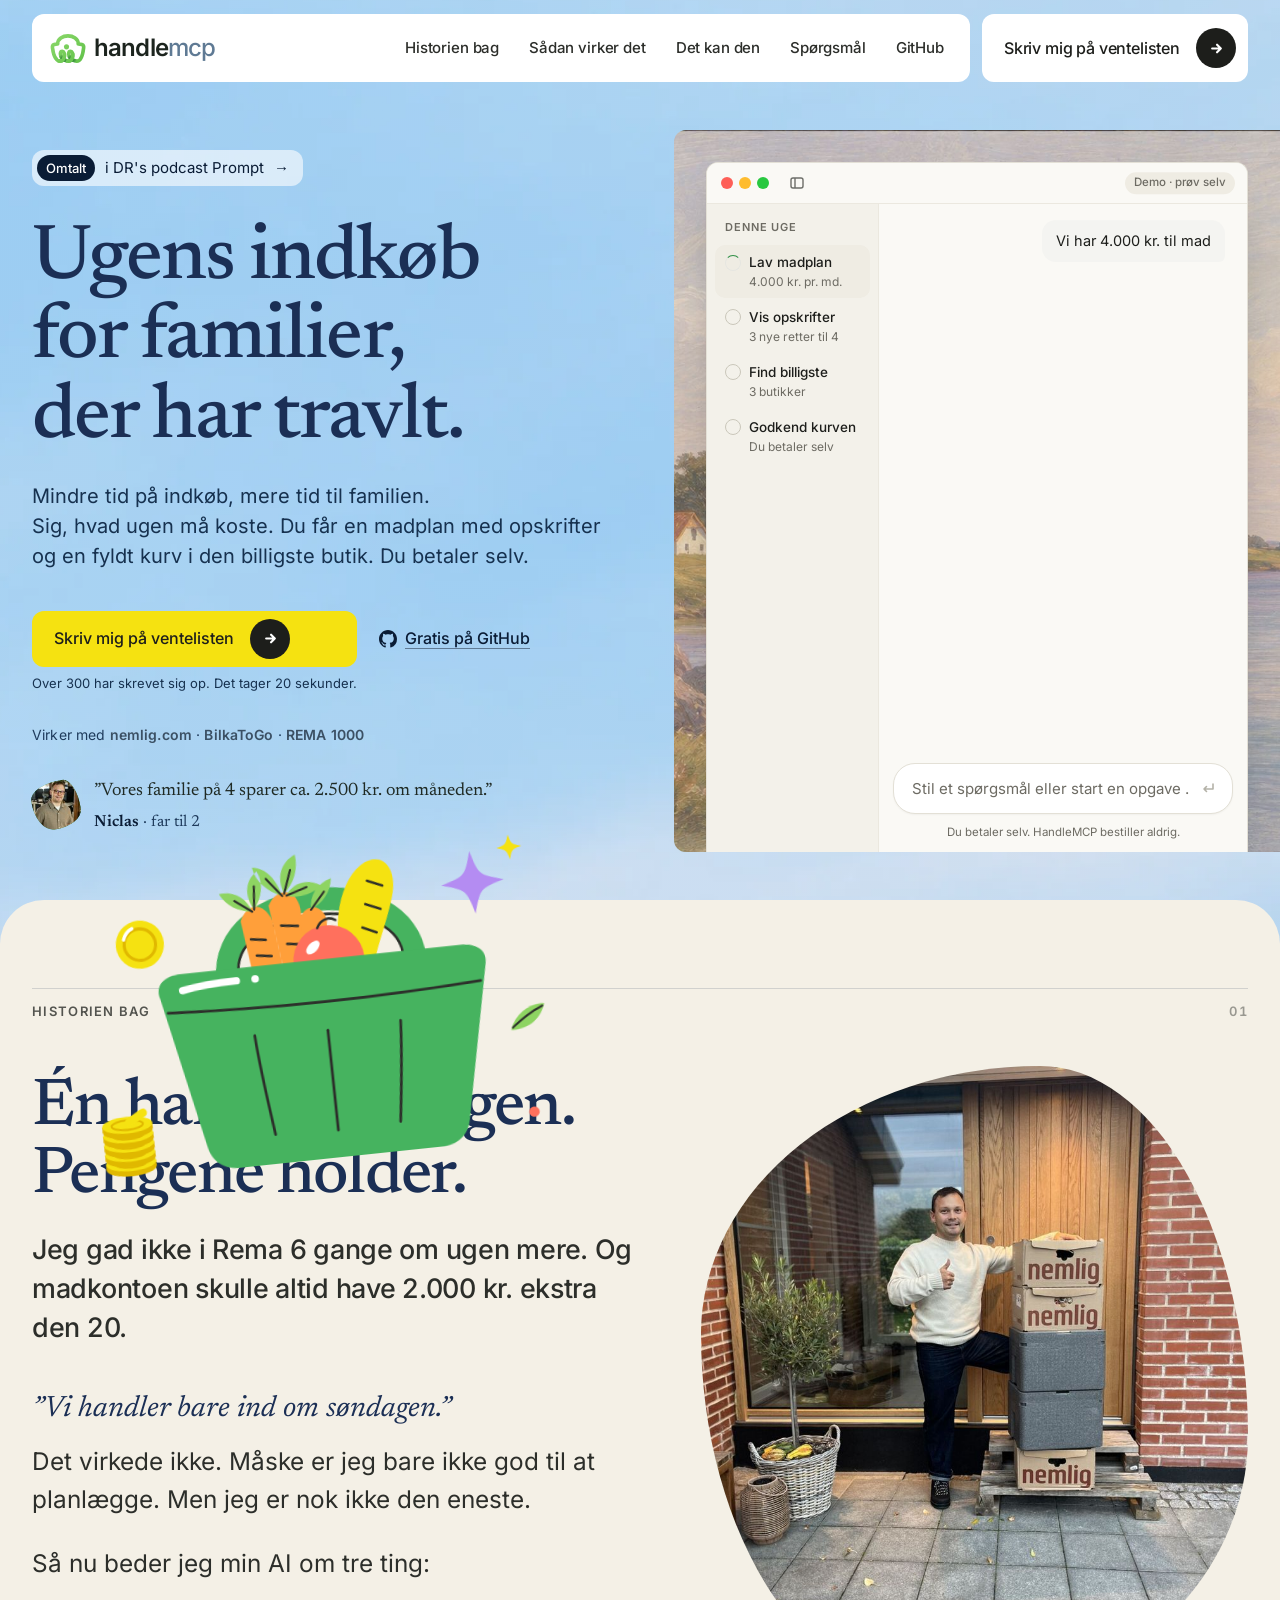
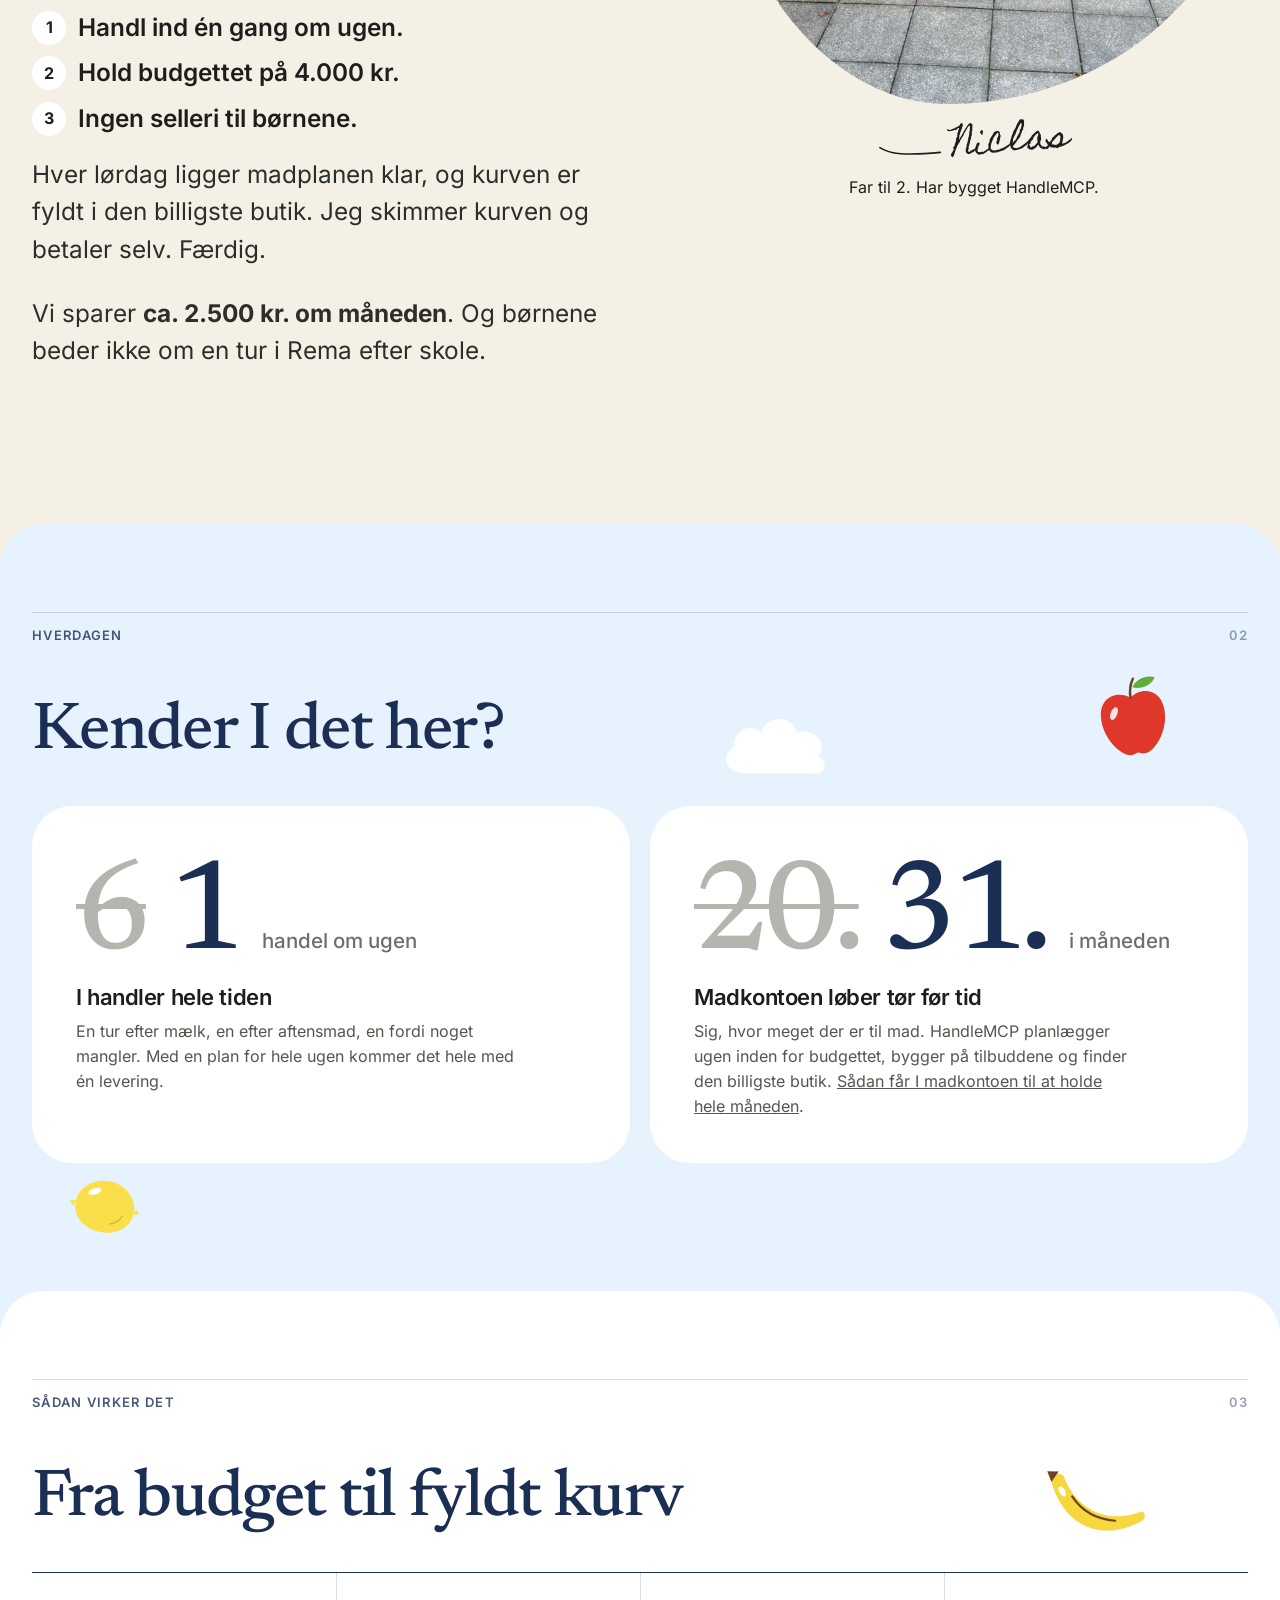
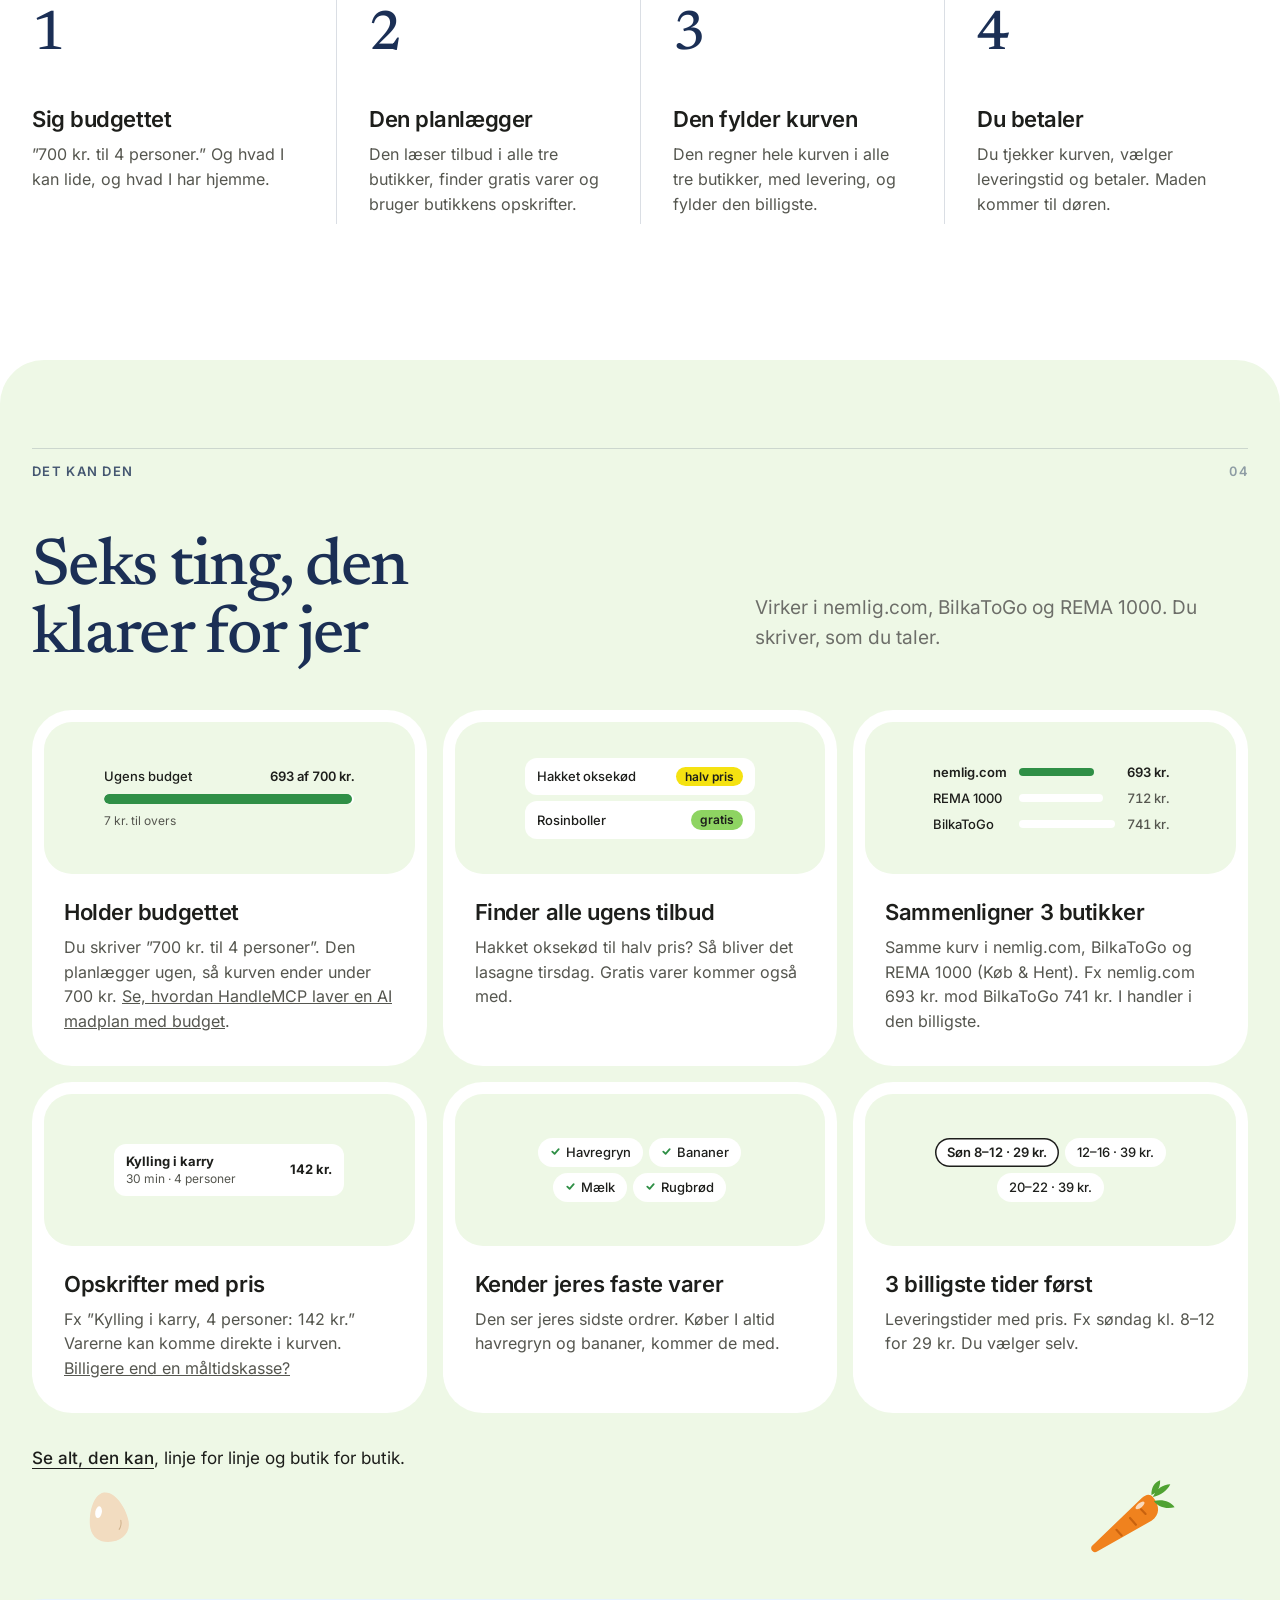
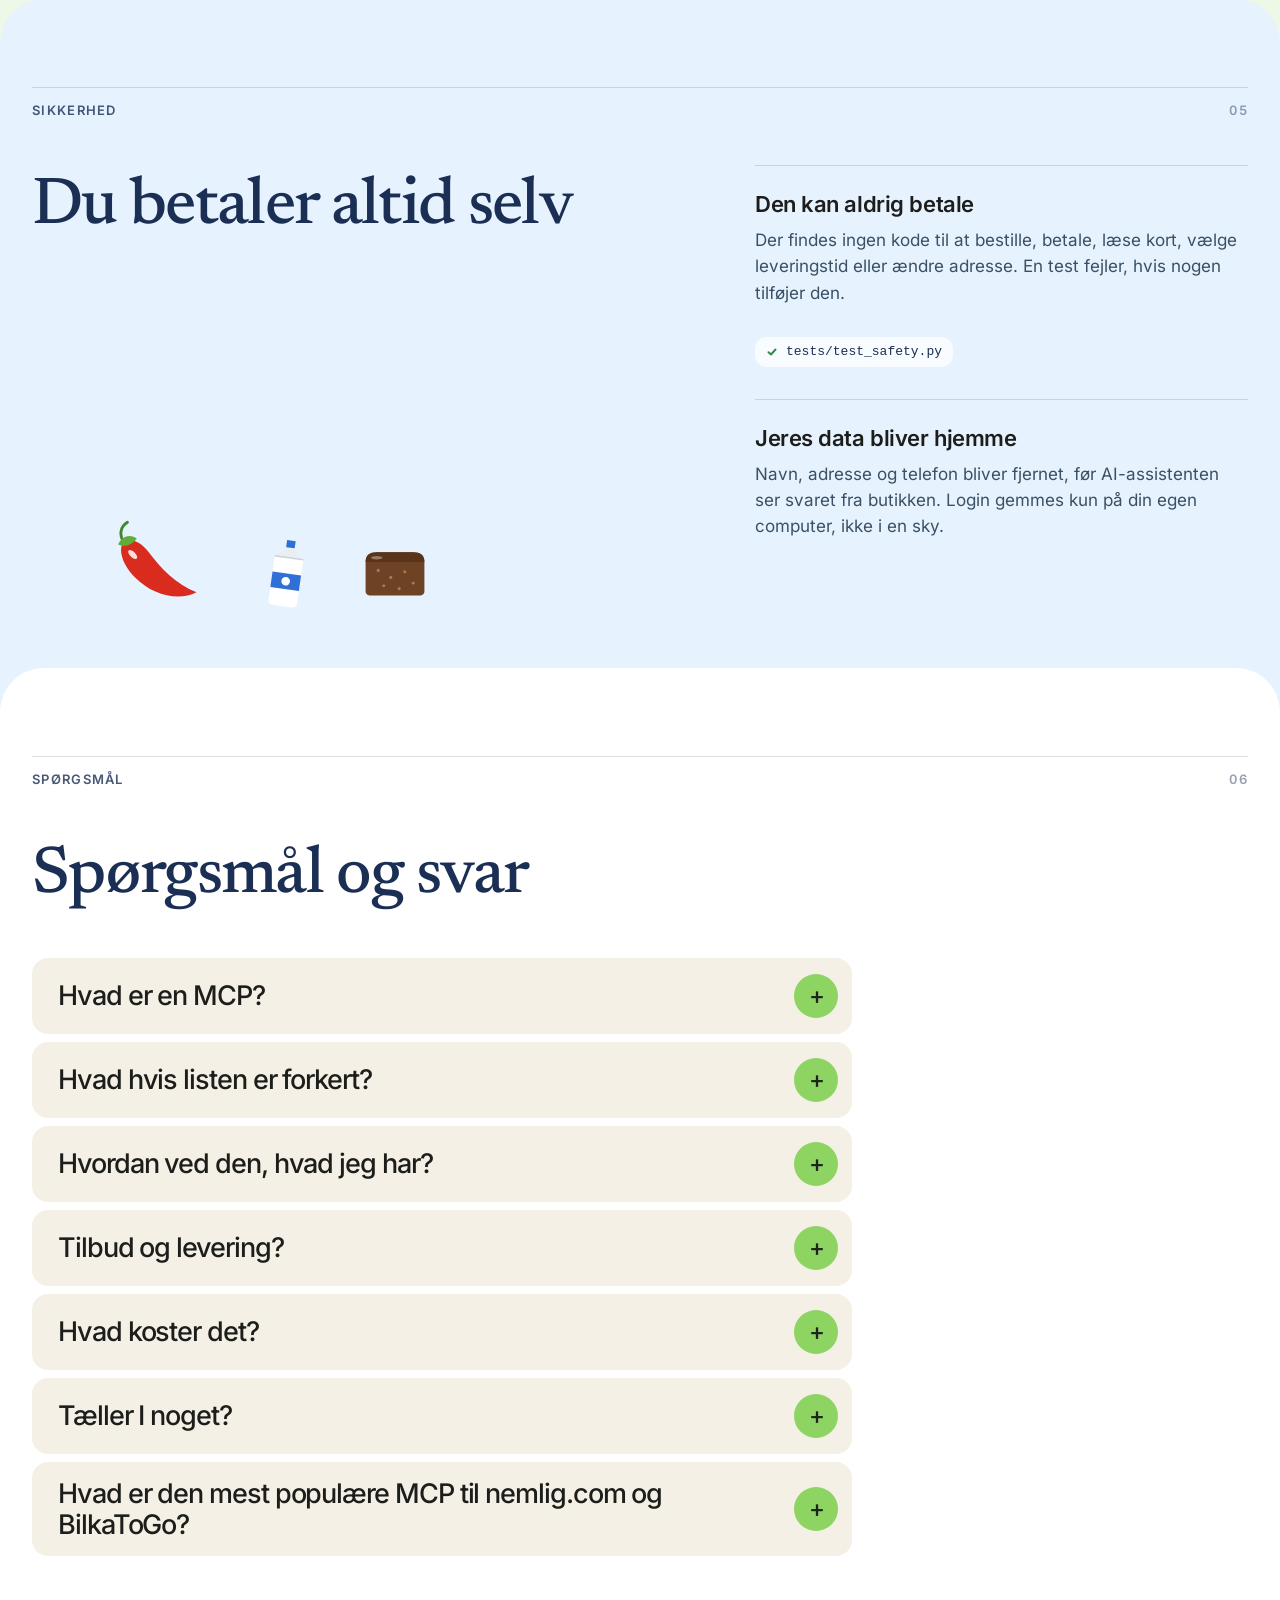
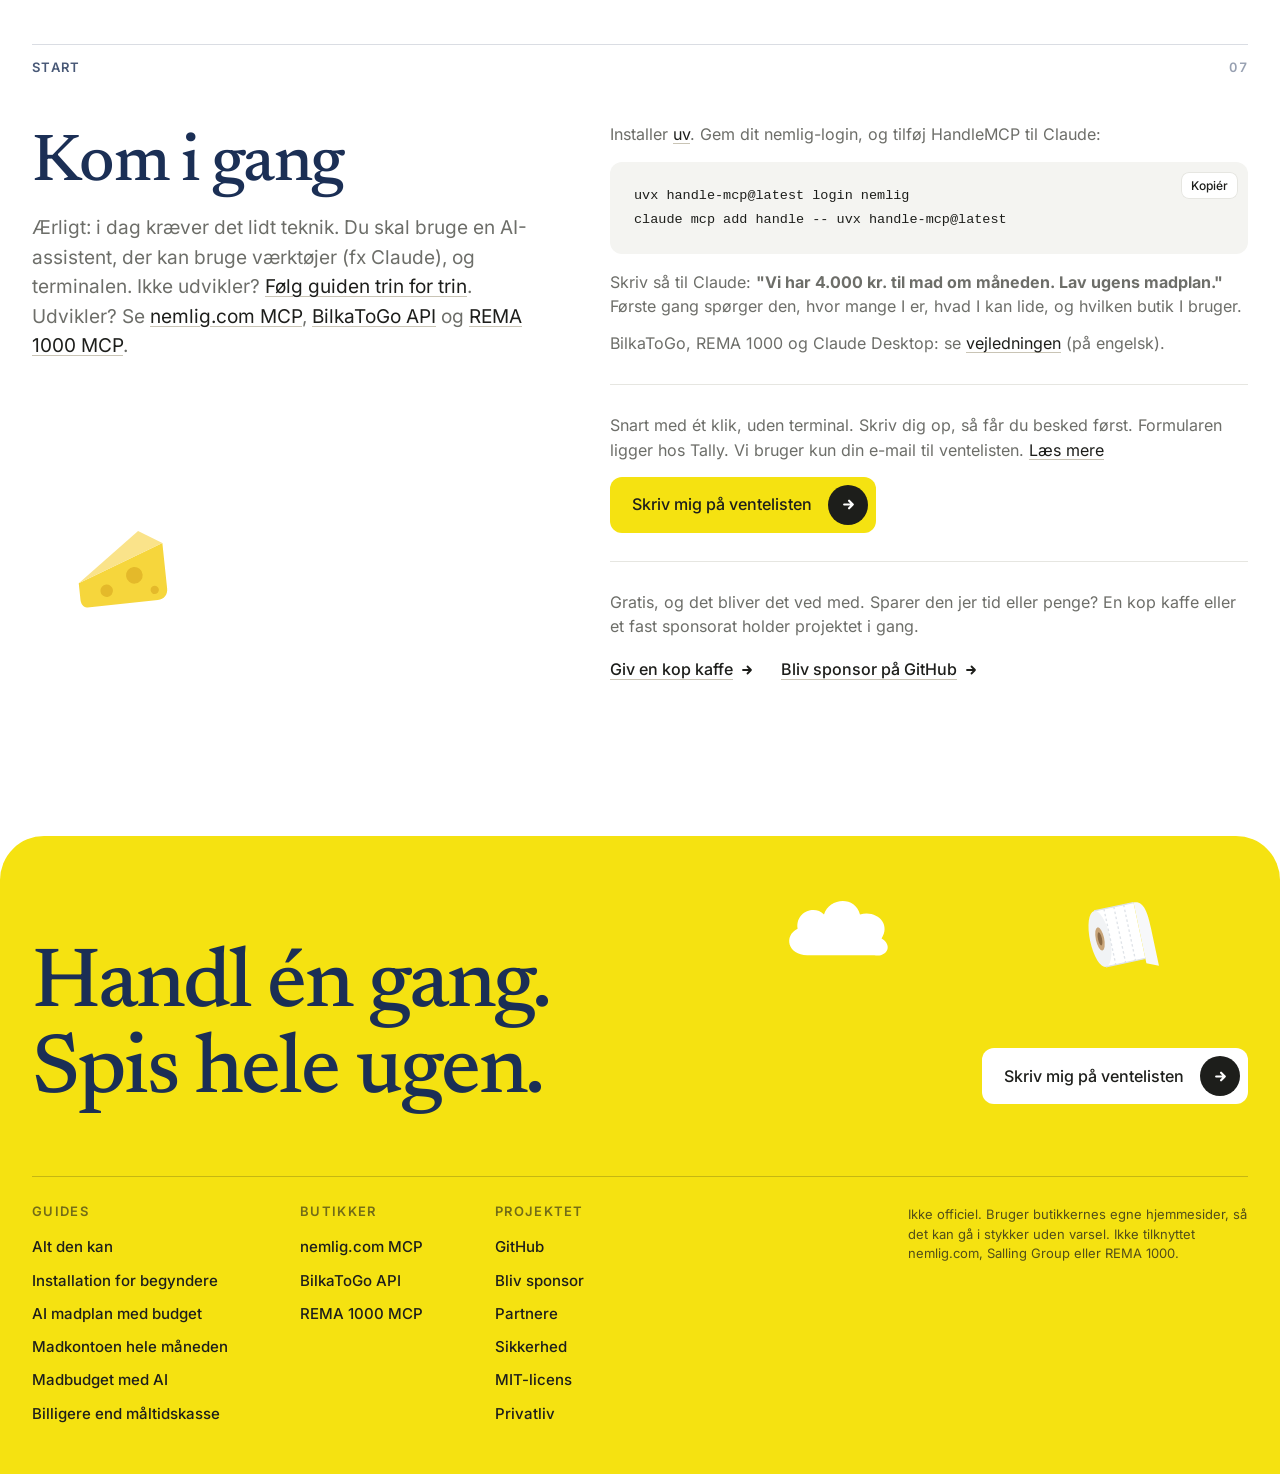
==== commit fbffae02: "✨ Hero pill says the DR podcast Prompt mentioned HandleMCP" ====
--- a/index.html
+++ b/index.html
@@ -813,7 +813,7 @@
   <div class="stage">
   <div class="hero g">
     <div>
-      <a class="pill" href="rema-1000-mcp/"><b>Nyhed</b> REMA 1000 tilføjet <span aria-hidden="true">→</span></a>
+      <a class="pill" href="https://www.dr.dk/lyd/special-radio/prompt/prompt-2026/huang-more-time-og-chatgpt-dots-11802621047" data-umami-event="dr-prompt" data-umami-event-sted="hero"><b>Omtalt</b> i DR's podcast Prompt <span aria-hidden="true">→</span></a>
       <h1>Ugens indkøb<br class="d"> for familier,<br class="d"> der har travlt.<span class="chip" aria-hidden="true"><img src="chip.svg" alt="Indkøbskurv der fyldes med varer" width="40" height="36"></span></h1>
       <p class="sub">Mindre tid på indkøb, mere tid til familien.<br>Sig, hvad ugen må koste. Du får en madplan med opskrifter og en fyldt kurv i den billigste butik. Du betaler selv.</p>
       <div class="ctas">
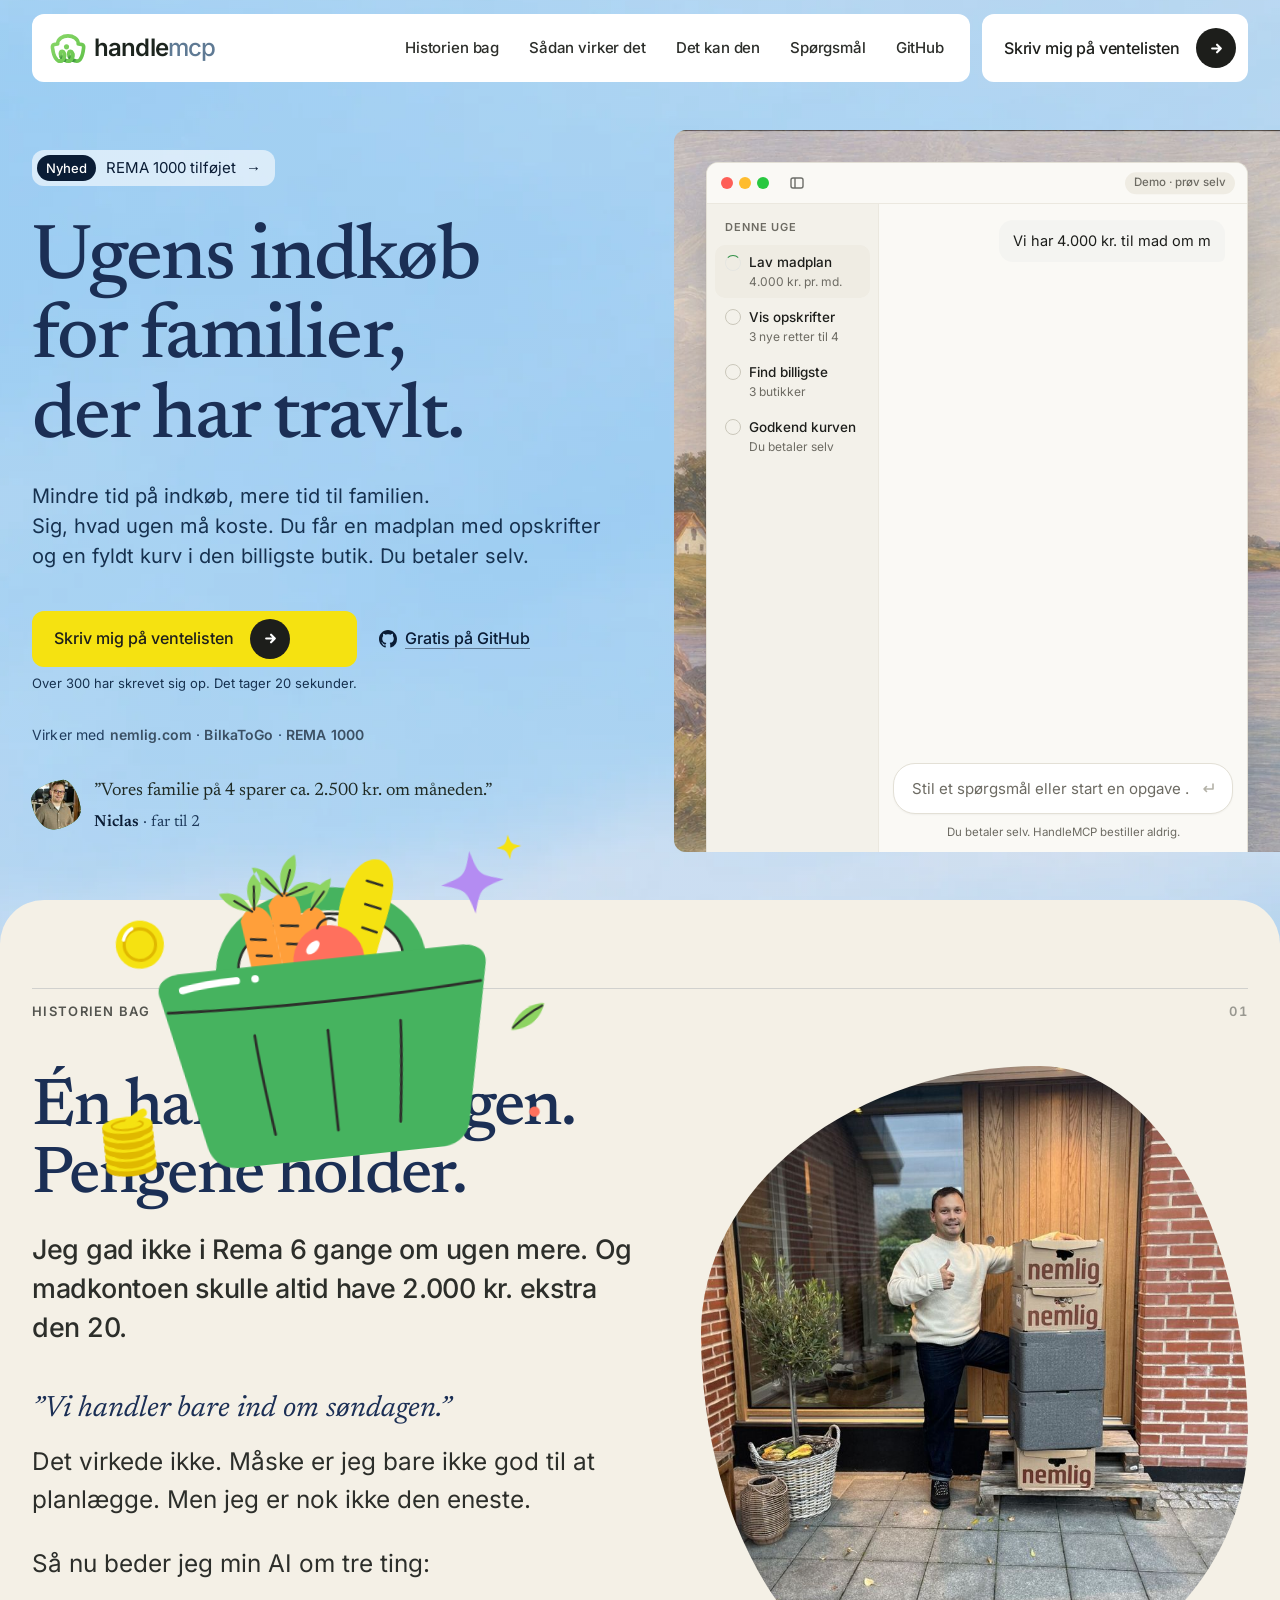
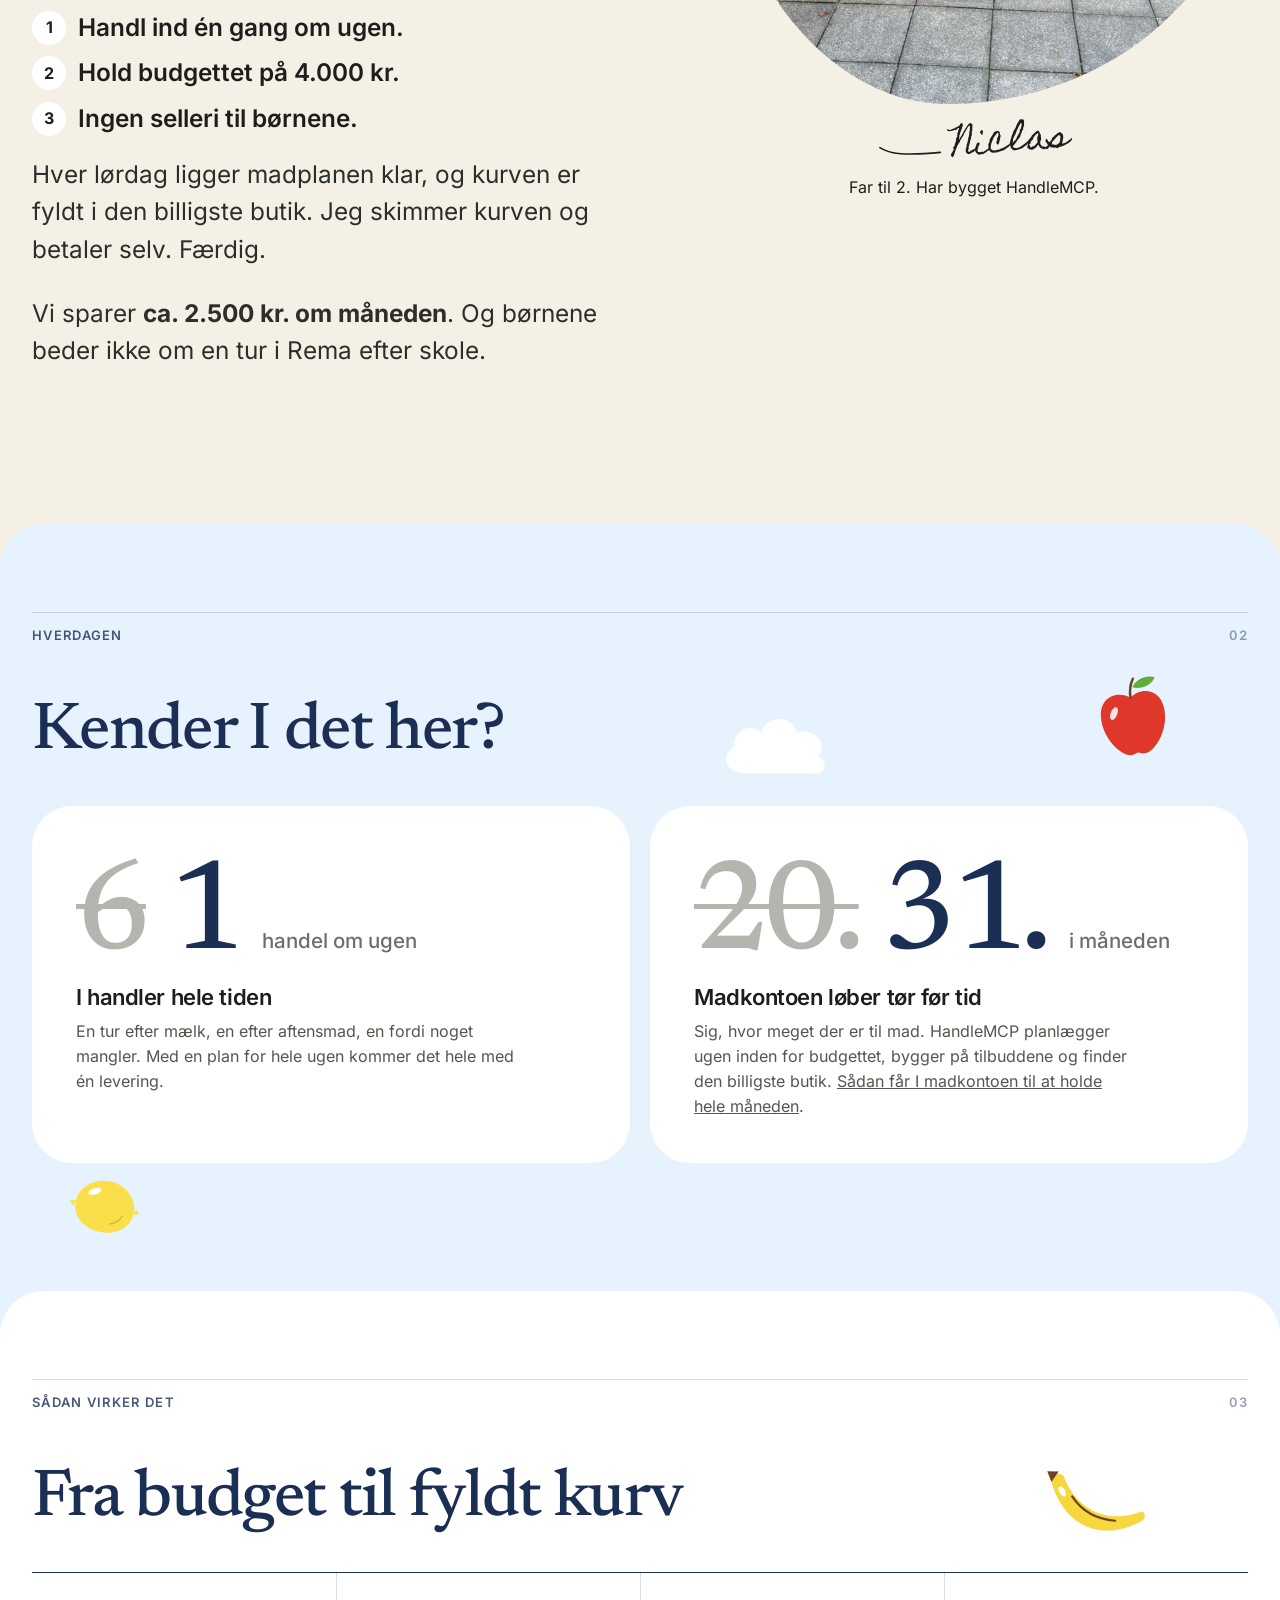
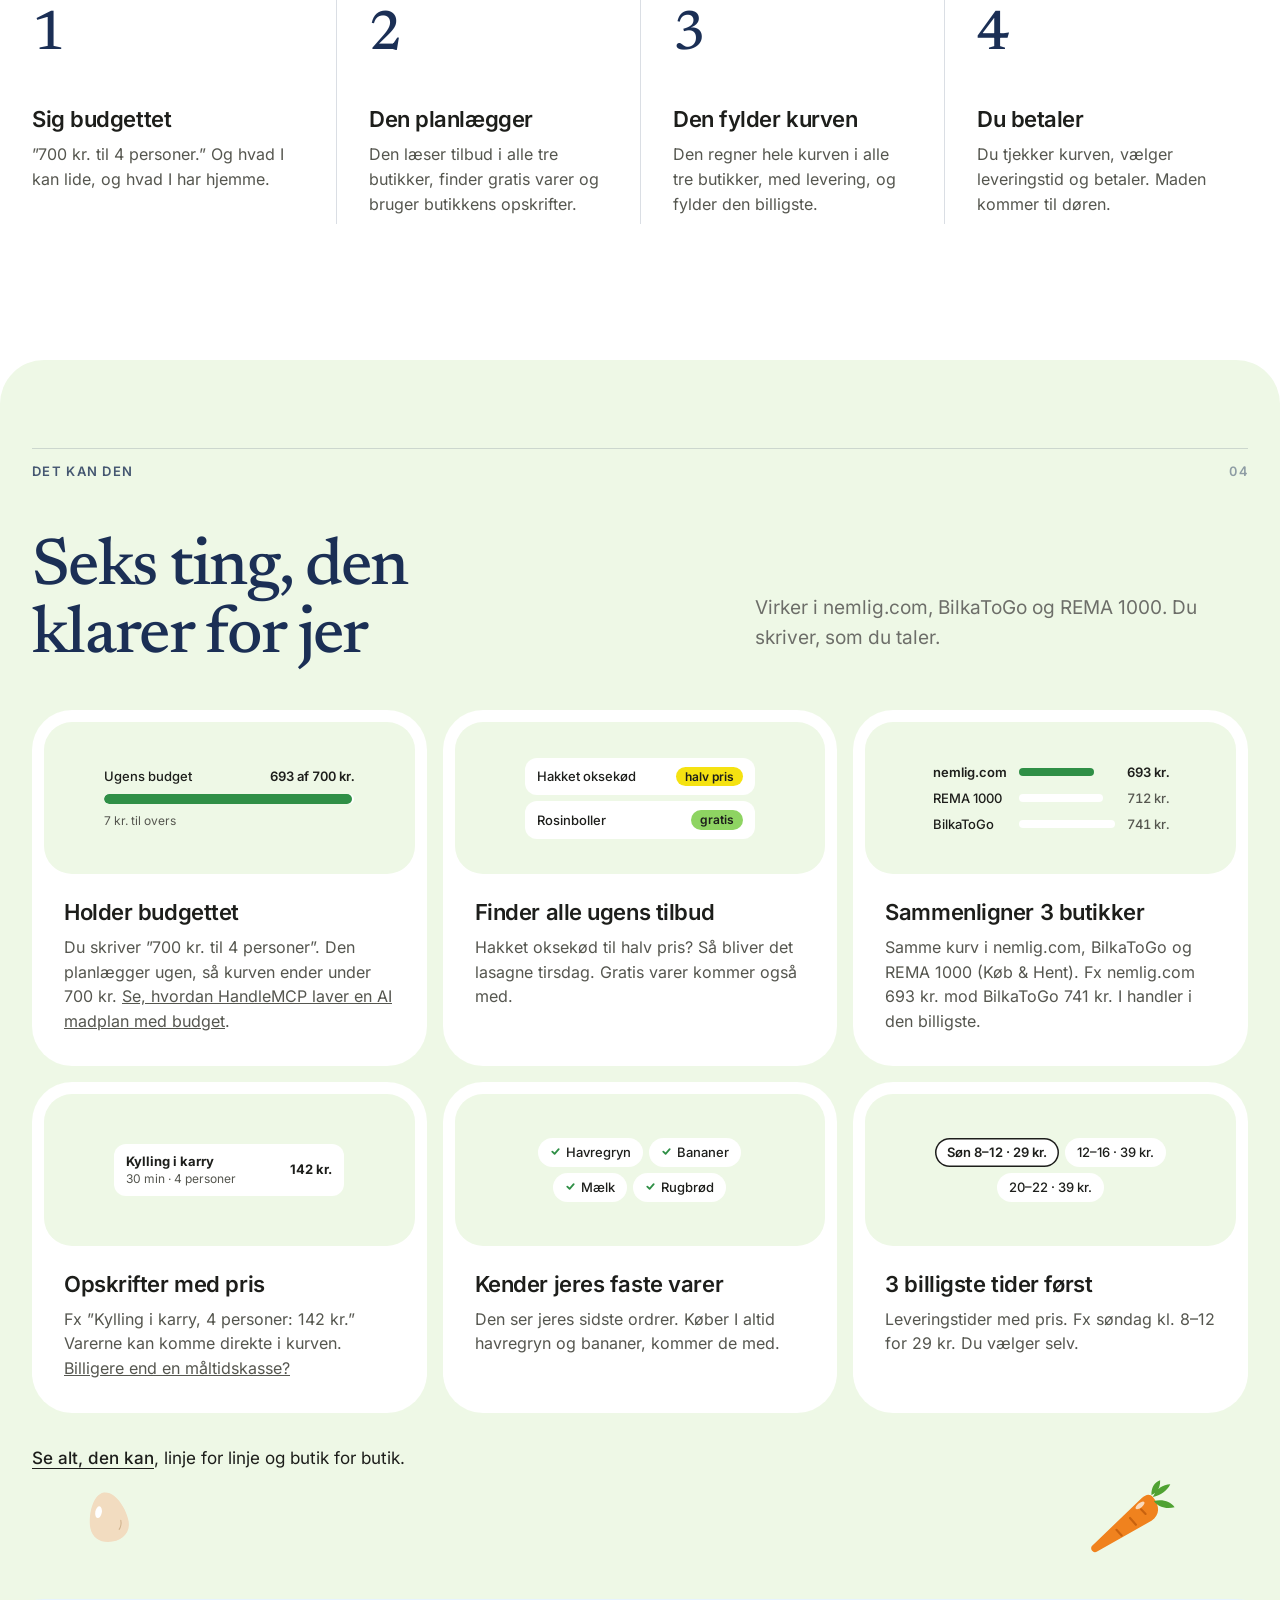
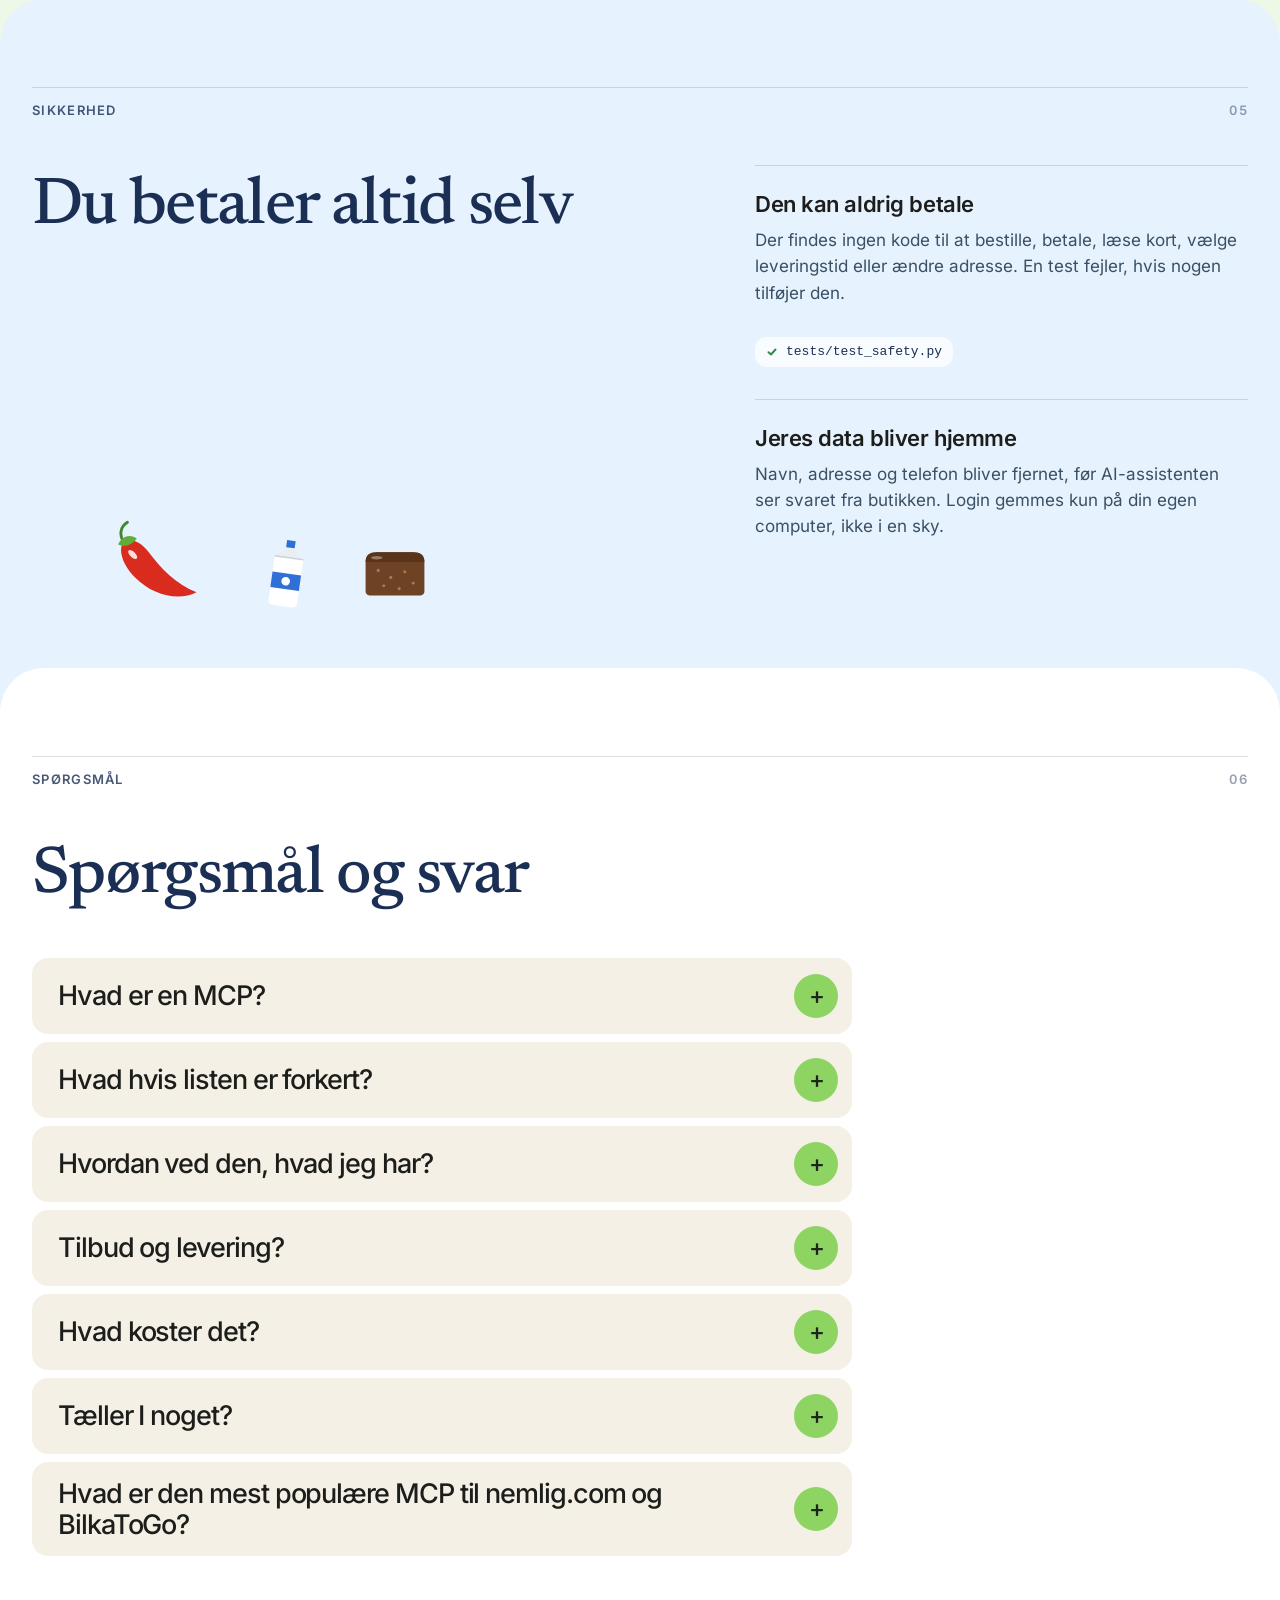
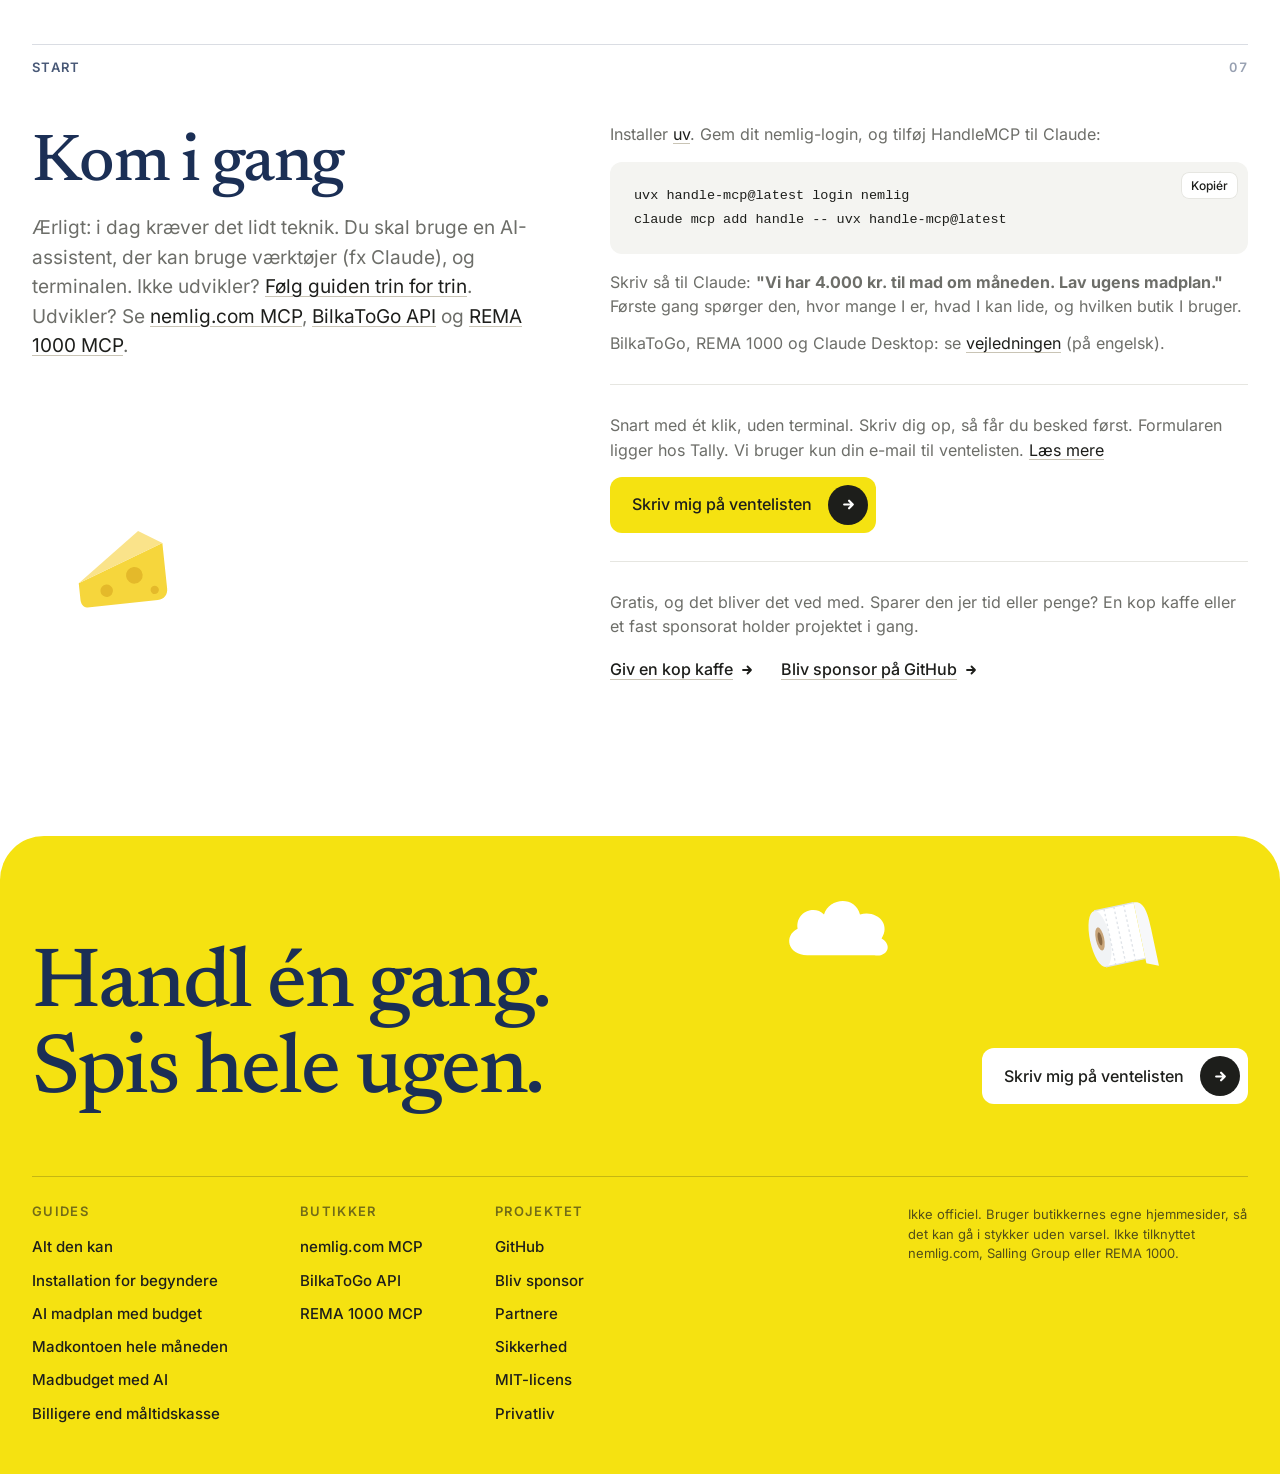
==== commit 2d40d863: "✨ Star badges are dark with a white star and number" ====
--- a/index.html
+++ b/index.html
@@ -755,6 +755,8 @@
 /* v33: a faint sky behind the hero. The flat blue lies over the picture at 25 %, so the sky is a feeling, not a photo. The blue alone shows while the picture loads. */
 .hero::before{background:linear-gradient(rgba(156,203,243,.25),rgba(156,203,243,.25)),var(--sand) url(himmel.webp) center/cover no-repeat}
 @media (max-width:900px){.hero::before{background-image:linear-gradient(rgba(156,203,243,.25),rgba(156,203,243,.25)),url(himmel-m.webp)}}
+/* v34: the star badges in the menu and the hero are dark with a white star and number, like the dot in the buttons. */
+.stars,nav .stars,.hero.g .textlink .stars{background:var(--ink);border-color:var(--ink);color:#fff}
 </style>
 <script>try{if(!sessionStorage.getItem('pl')&&!matchMedia('(prefers-reduced-motion: reduce)').matches){sessionStorage.setItem('pl','1');document.documentElement.classList.add('pl');setTimeout(function(){document.documentElement.classList.remove('pl')},2600)}}catch(e){}</script>
 <script type="application/ld+json">
@@ -813,7 +815,7 @@
   <div class="stage">
   <div class="hero g">
     <div>
-      <a class="pill" href="https://www.dr.dk/lyd/special-radio/prompt/prompt-2026/huang-more-time-og-chatgpt-dots-11802621047" data-umami-event="dr-prompt" data-umami-event-sted="hero"><b>Omtalt</b> i DR's podcast Prompt <span aria-hidden="true">→</span></a>
+      <a class="pill" href="rema-1000-mcp/"><b>Nyhed</b> REMA 1000 tilføjet <span aria-hidden="true">→</span></a>
       <h1>Ugens indkøb<br class="d"> for familier,<br class="d"> der har travlt.<span class="chip" aria-hidden="true"><img src="chip.svg" alt="Indkøbskurv der fyldes med varer" width="40" height="36"></span></h1>
       <p class="sub">Mindre tid på indkøb, mere tid til familien.<br>Sig, hvad ugen må koste. Du får en madplan med opskrifter og en fyldt kurv i den billigste butik. Du betaler selv.</p>
       <div class="ctas">
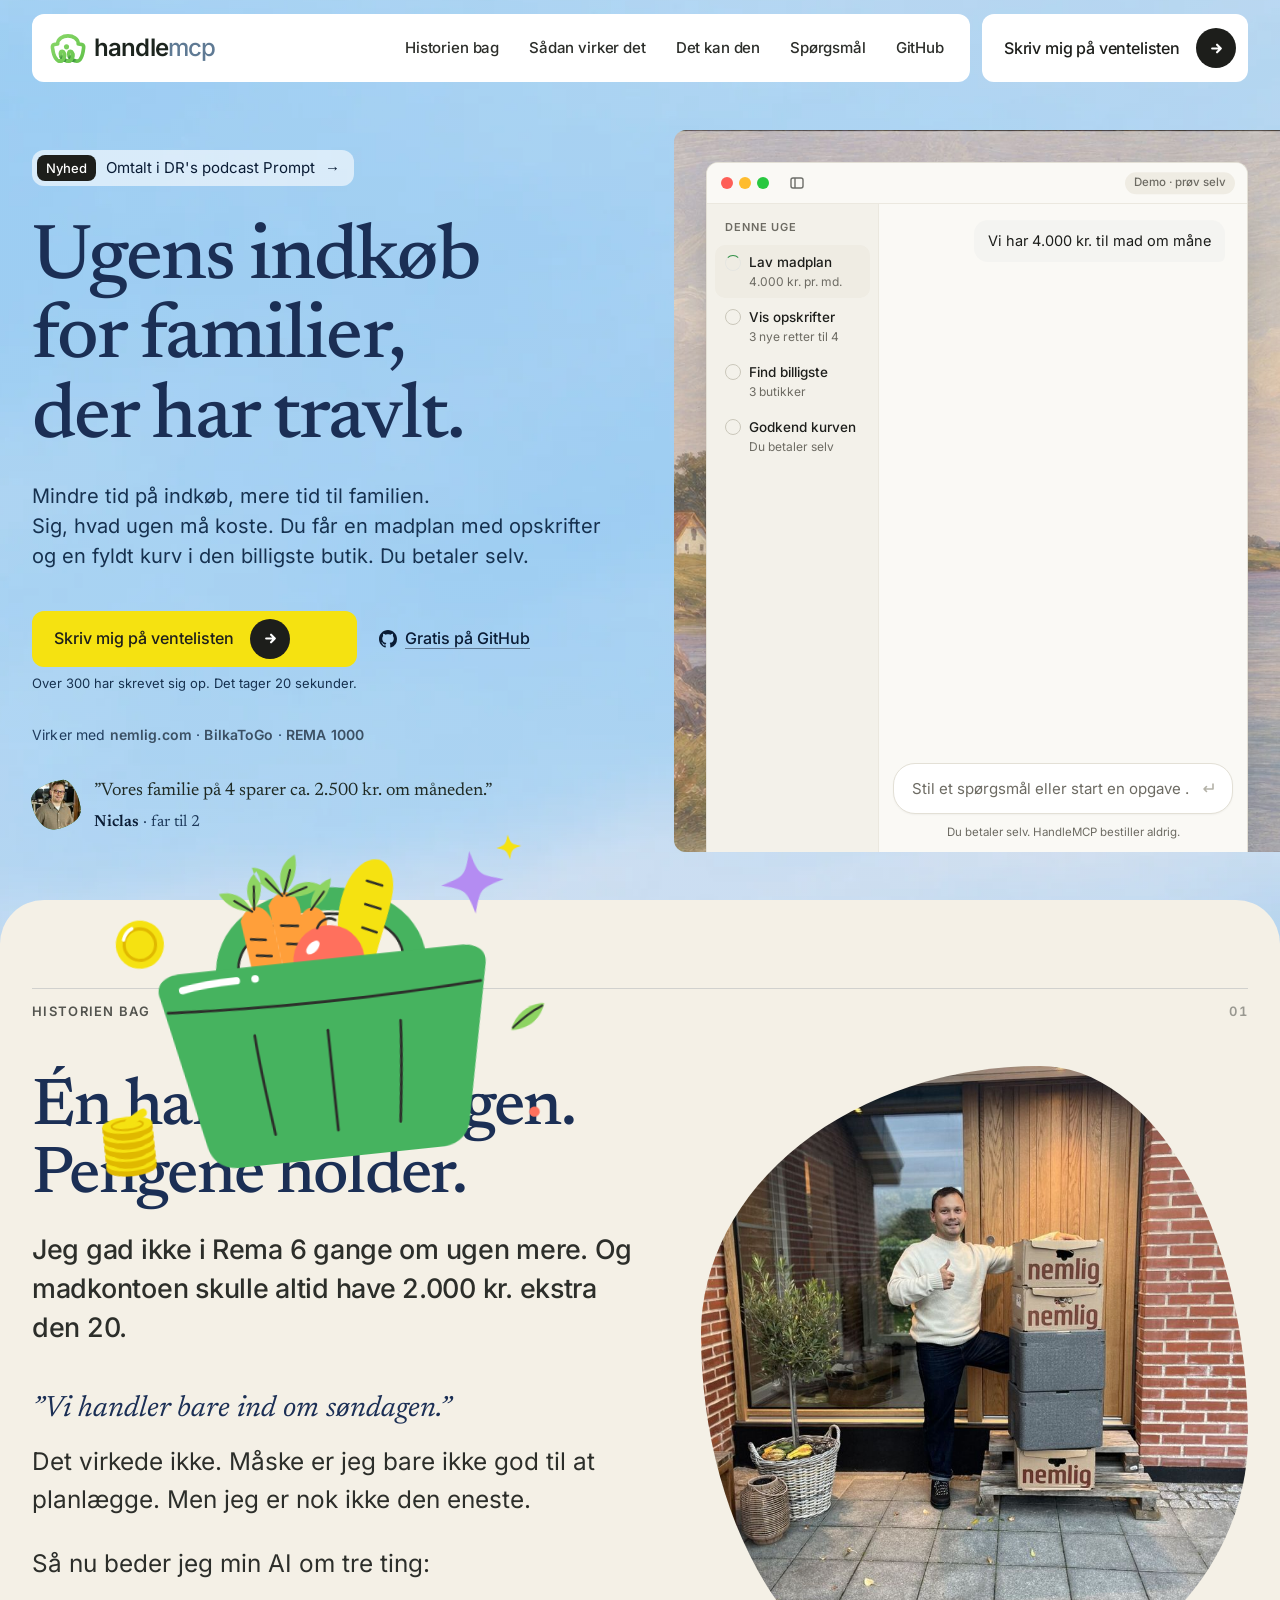
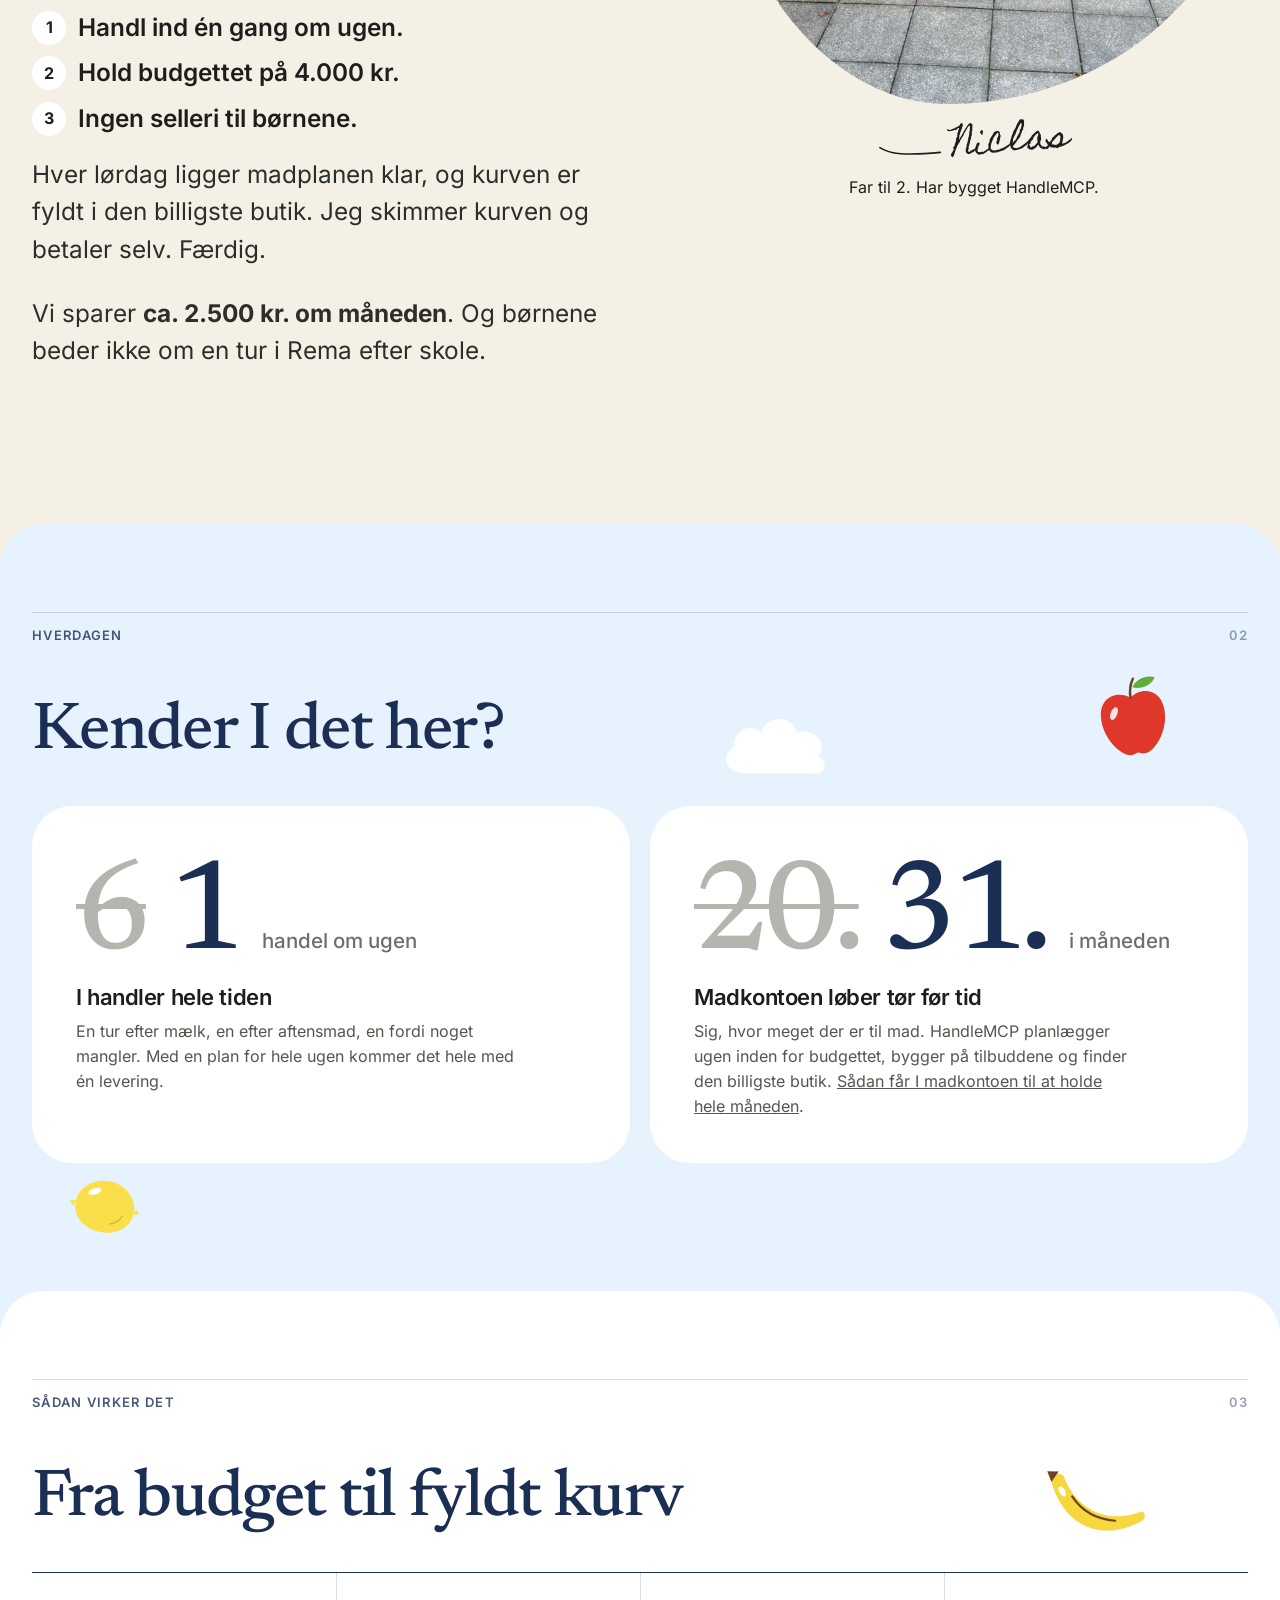
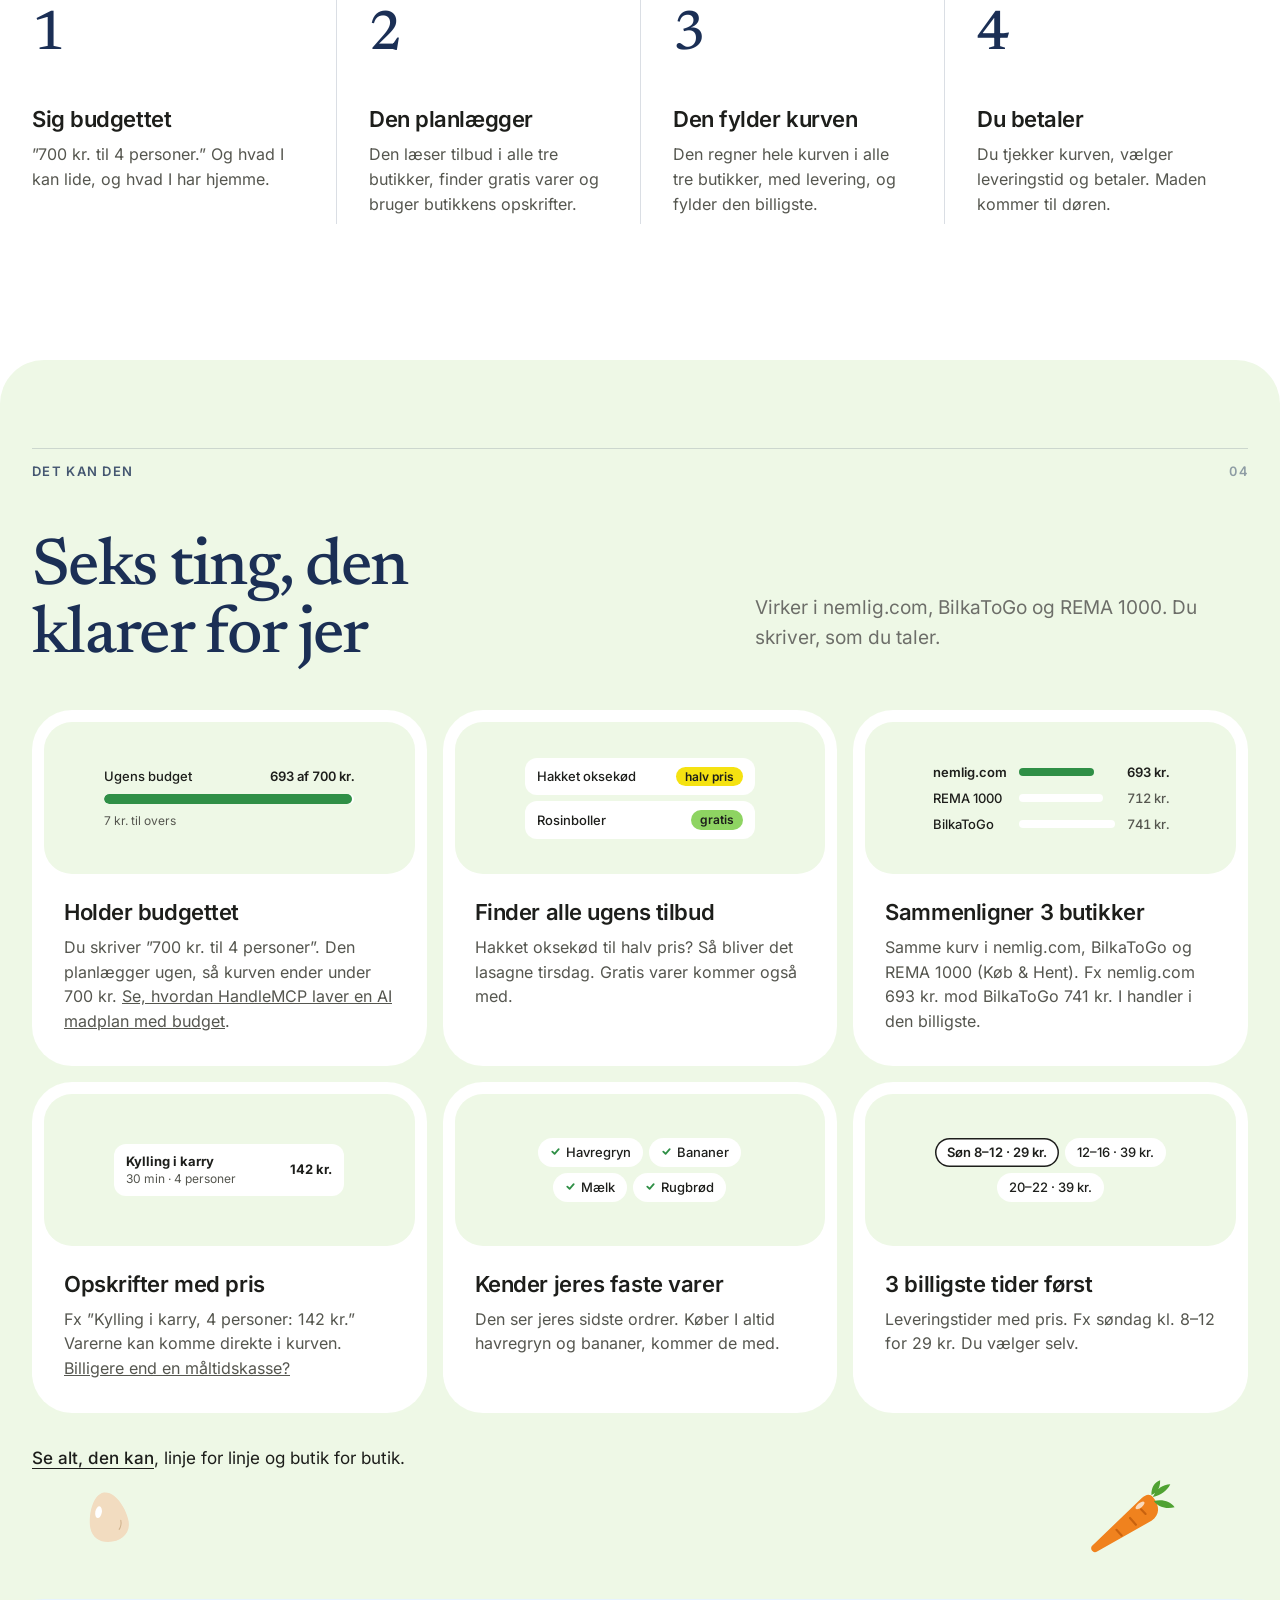
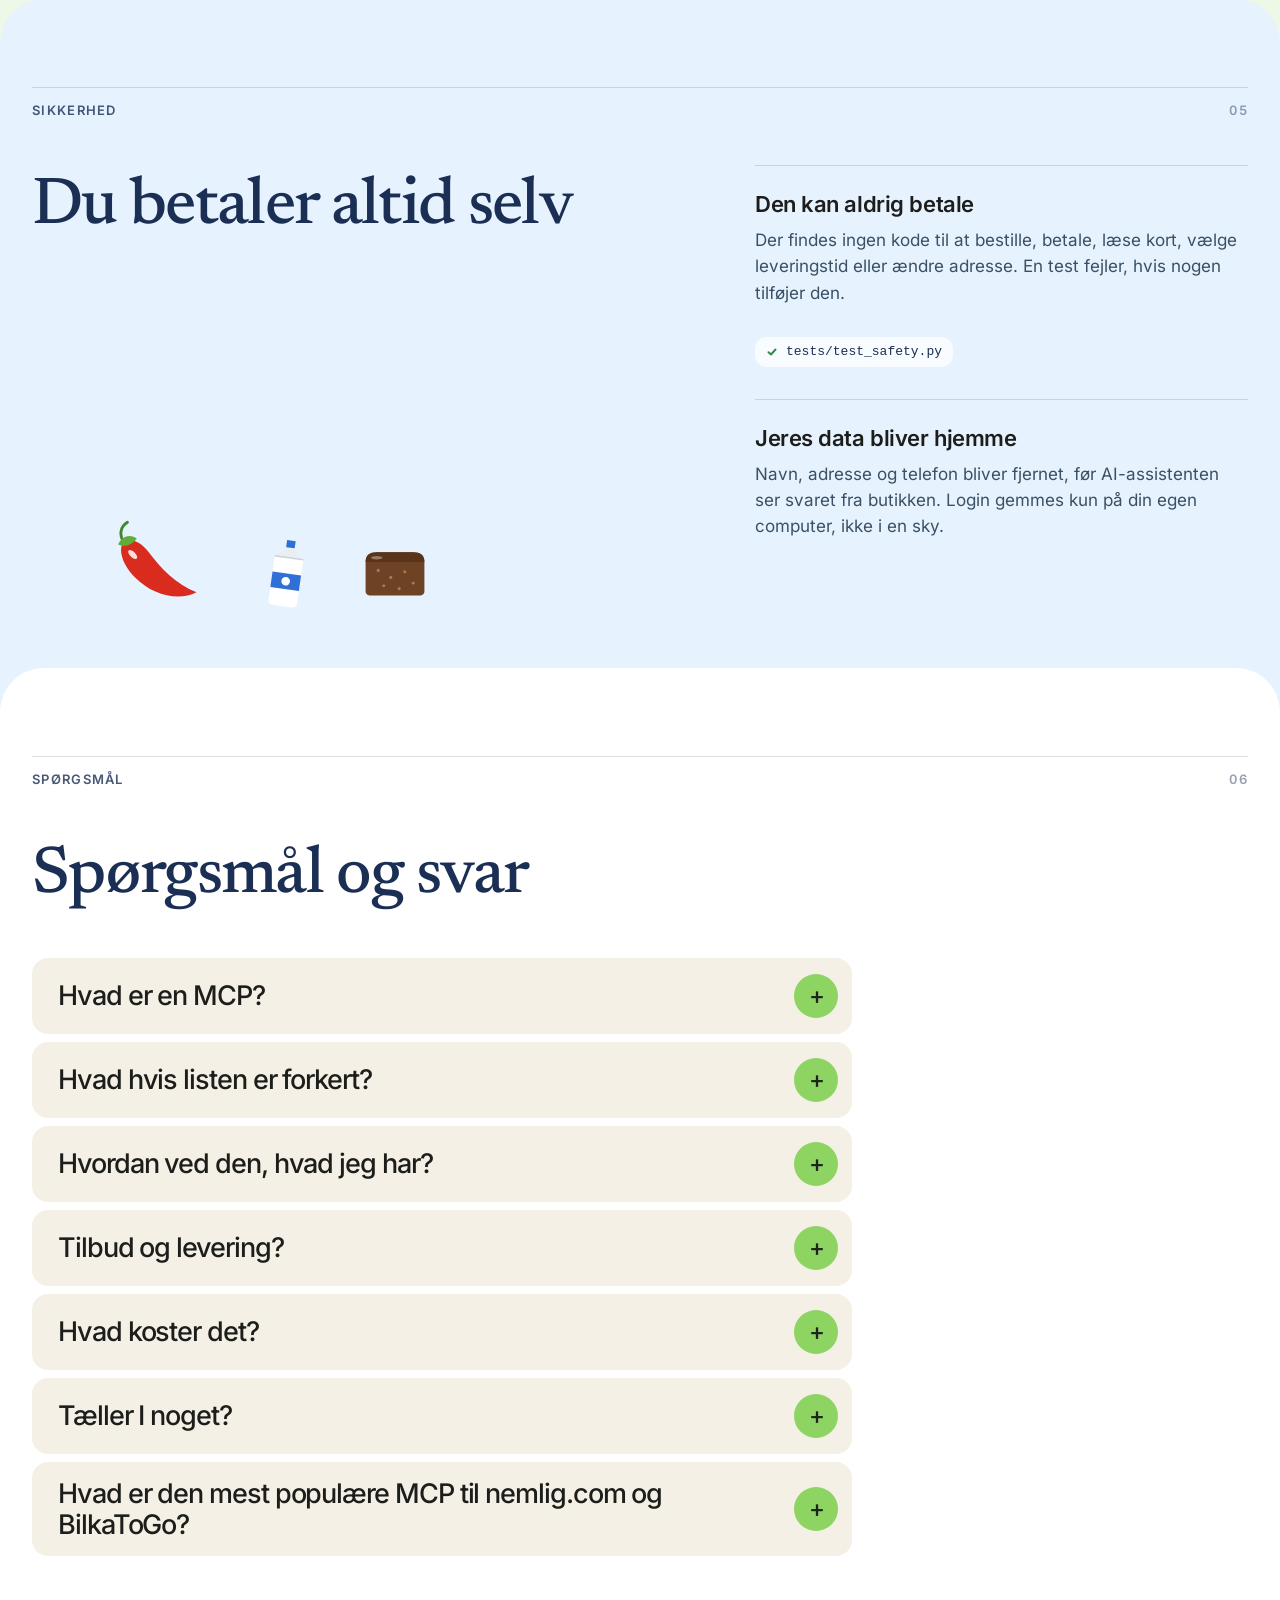
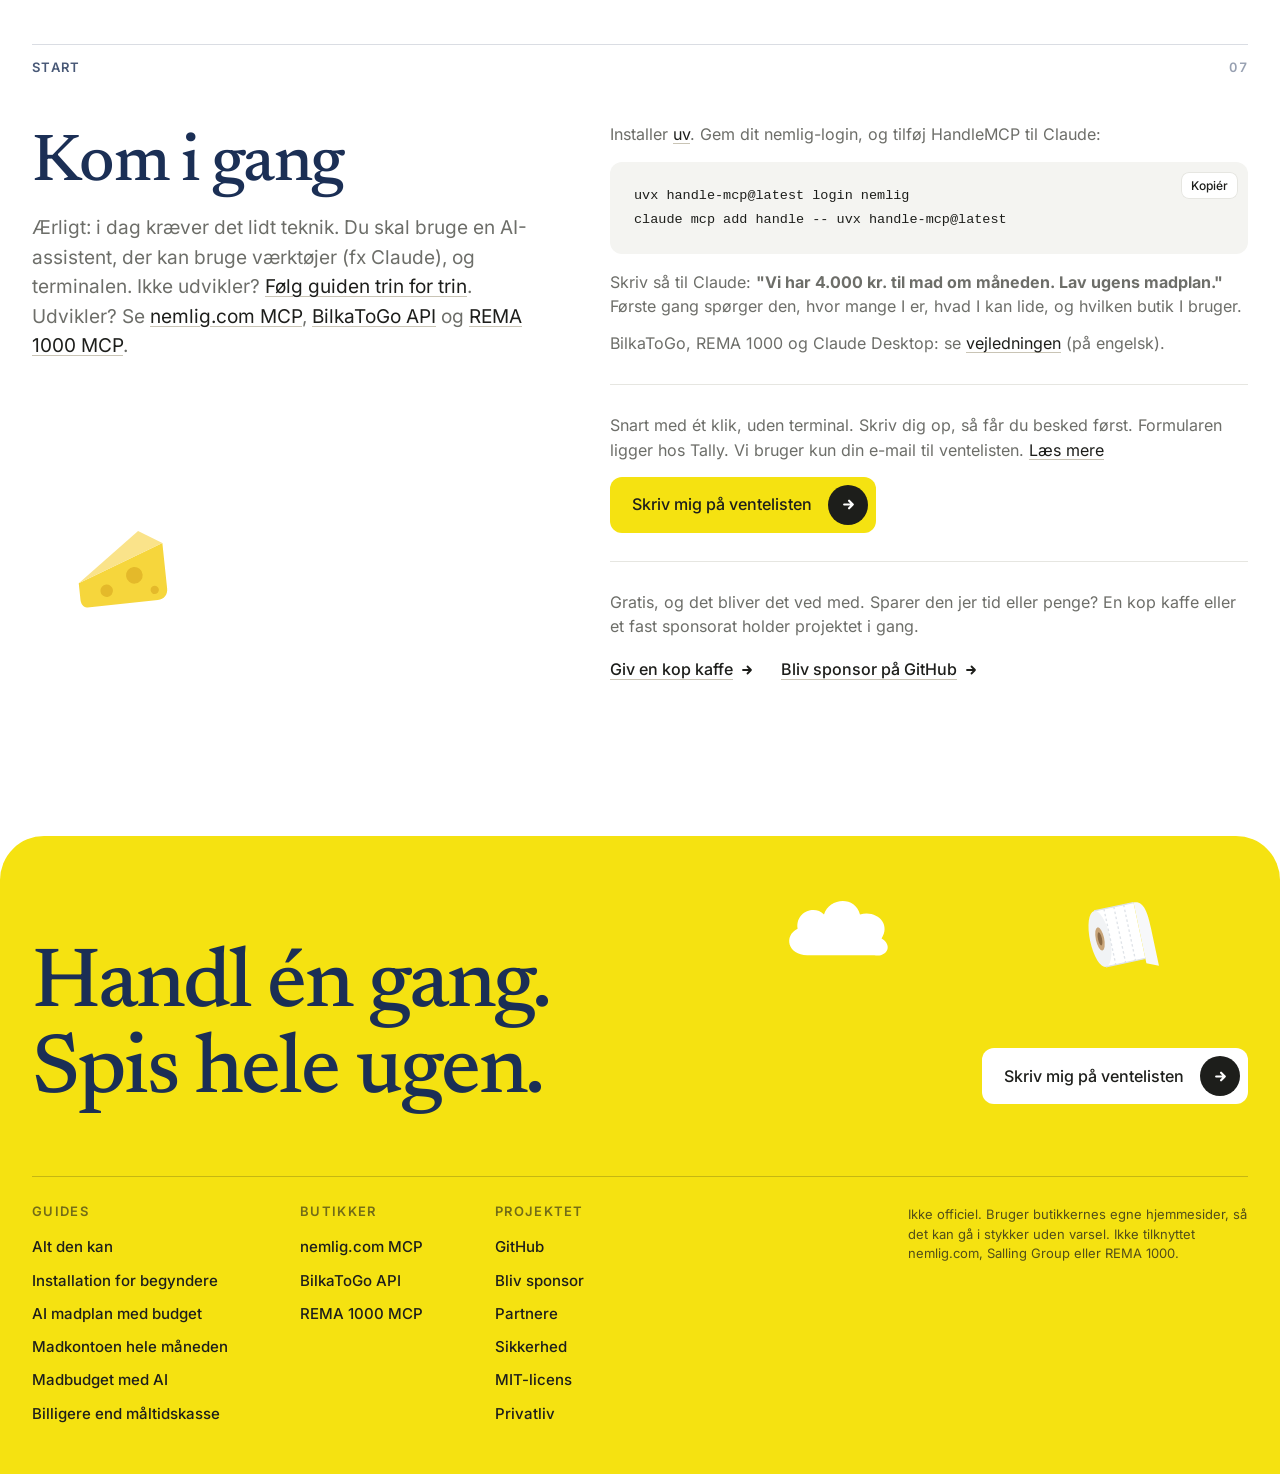
==== commit 1b06ccdd: "✨ Hero pill label is dark with corners that follow the pill" ====
--- a/index.html
+++ b/index.html
@@ -755,8 +755,8 @@
 /* v33: a faint sky behind the hero. The flat blue lies over the picture at 25 %, so the sky is a feeling, not a photo. The blue alone shows while the picture loads. */
 .hero::before{background:linear-gradient(rgba(156,203,243,.25),rgba(156,203,243,.25)),var(--sand) url(himmel.webp) center/cover no-repeat}
 @media (max-width:900px){.hero::before{background-image:linear-gradient(rgba(156,203,243,.25),rgba(156,203,243,.25)),url(himmel-m.webp)}}
-/* v34: the star badges in the menu and the hero are dark with a white star and number, like the dot in the buttons. */
-.stars,nav .stars,.hero.g .textlink .stars{background:var(--ink);border-color:var(--ink);color:#fff}
+/* v34: the label in the hero pill is as dark as the dot in the buttons, and its corners follow the pill's. */
+.hero.g .pill b{background:var(--ink);border-radius:8px}
 </style>
 <script>try{if(!sessionStorage.getItem('pl')&&!matchMedia('(prefers-reduced-motion: reduce)').matches){sessionStorage.setItem('pl','1');document.documentElement.classList.add('pl');setTimeout(function(){document.documentElement.classList.remove('pl')},2600)}}catch(e){}</script>
 <script type="application/ld+json">
@@ -815,7 +815,7 @@
   <div class="stage">
   <div class="hero g">
     <div>
-      <a class="pill" href="rema-1000-mcp/"><b>Nyhed</b> REMA 1000 tilføjet <span aria-hidden="true">→</span></a>
+      <a class="pill" href="https://www.dr.dk/lyd/special-radio/prompt/prompt-2026/huang-more-time-og-chatgpt-dots-11802621047" data-umami-event="dr-prompt" data-umami-event-sted="hero"><b>Nyhed</b> Omtalt i DR's podcast Prompt <span aria-hidden="true">→</span></a>
       <h1>Ugens indkøb<br class="d"> for familier,<br class="d"> der har travlt.<span class="chip" aria-hidden="true"><img src="chip.svg" alt="Indkøbskurv der fyldes med varer" width="40" height="36"></span></h1>
       <p class="sub">Mindre tid på indkøb, mere tid til familien.<br>Sig, hvad ugen må koste. Du får en madplan med opskrifter og en fyldt kurv i den billigste butik. Du betaler selv.</p>
       <div class="ctas">
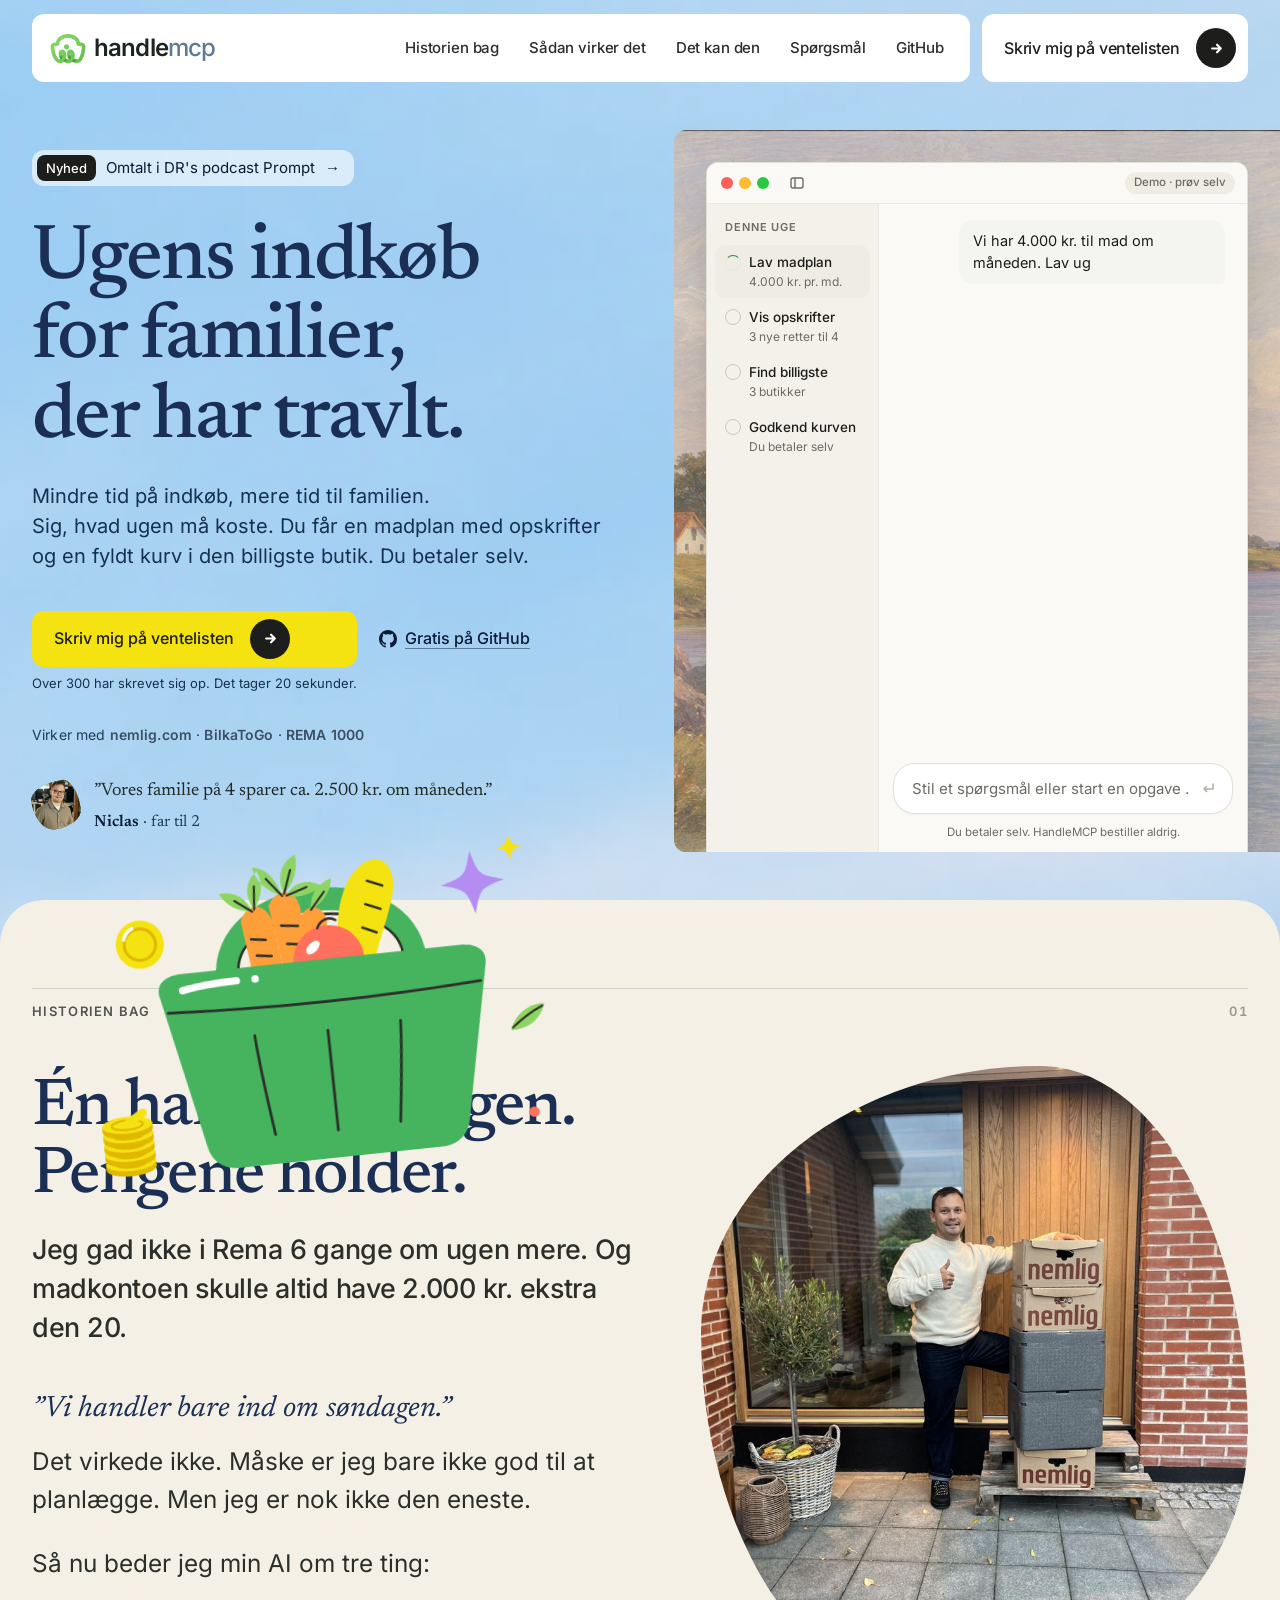
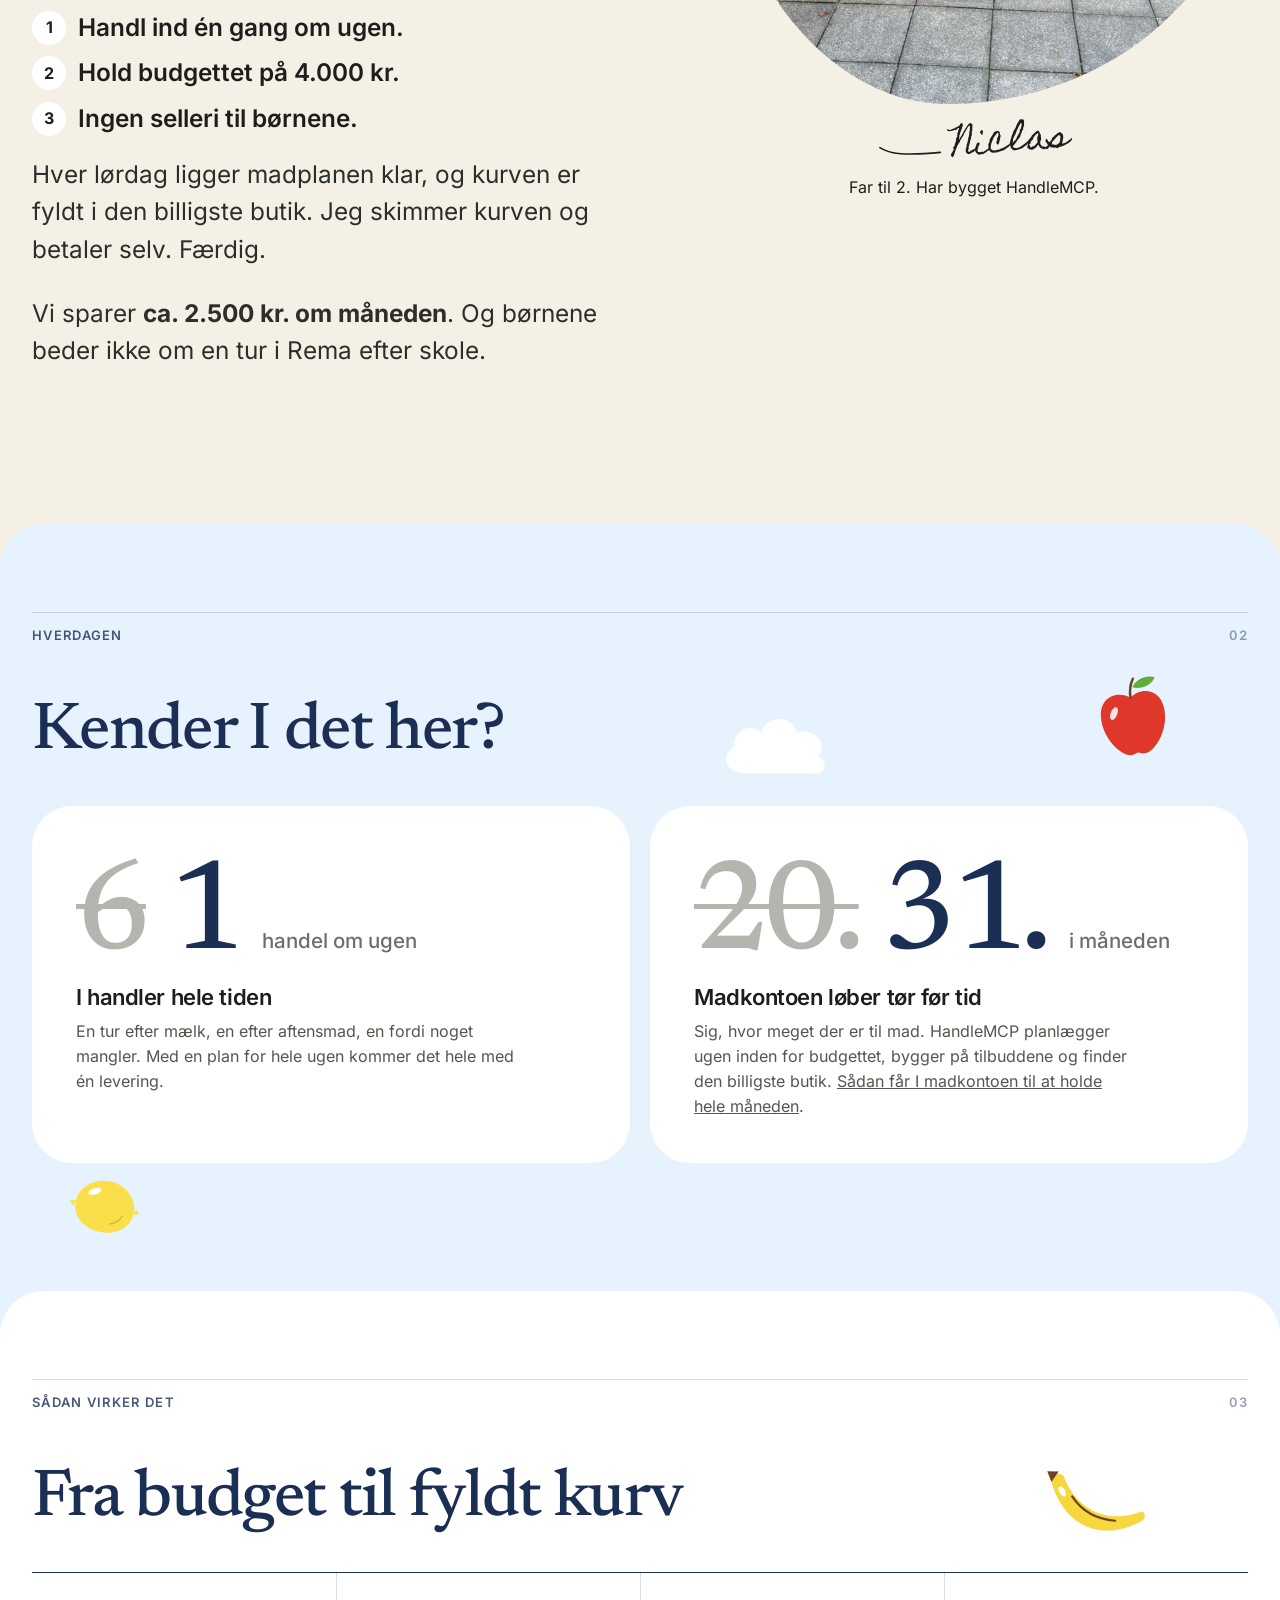
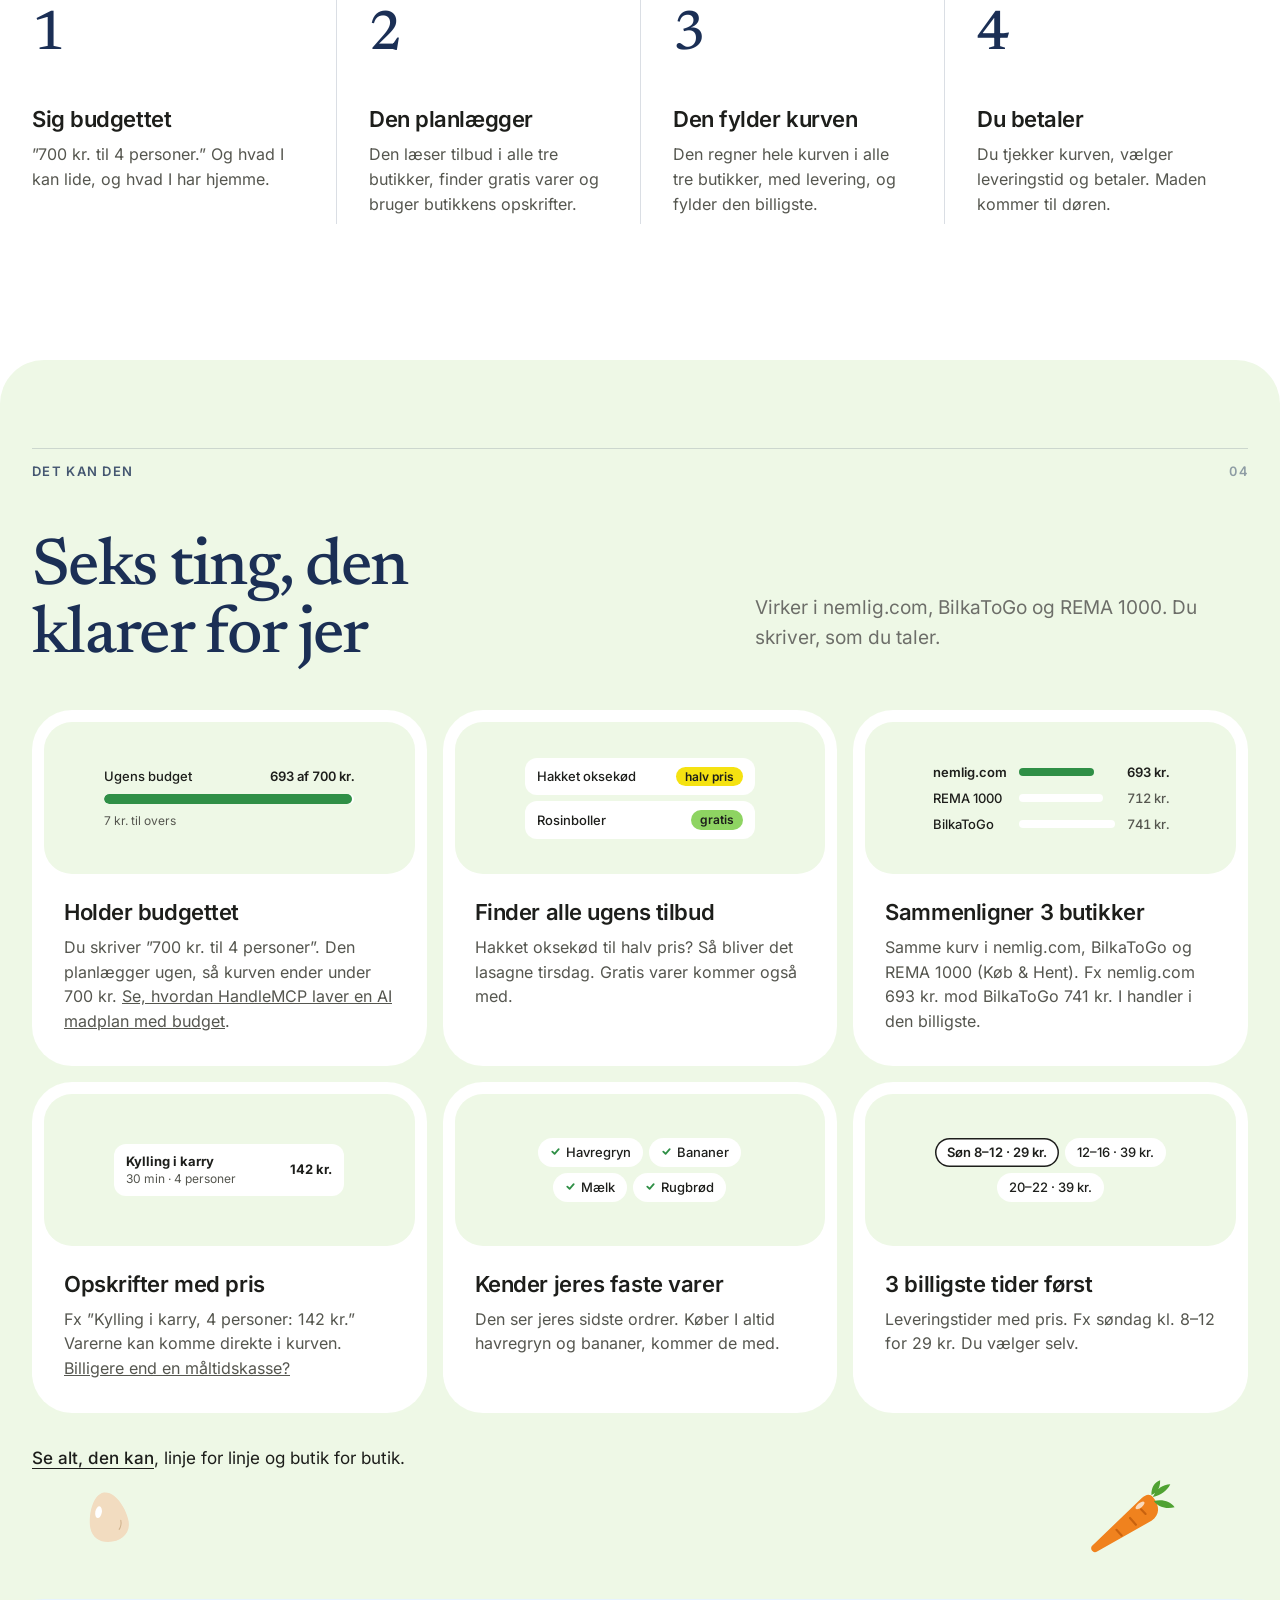
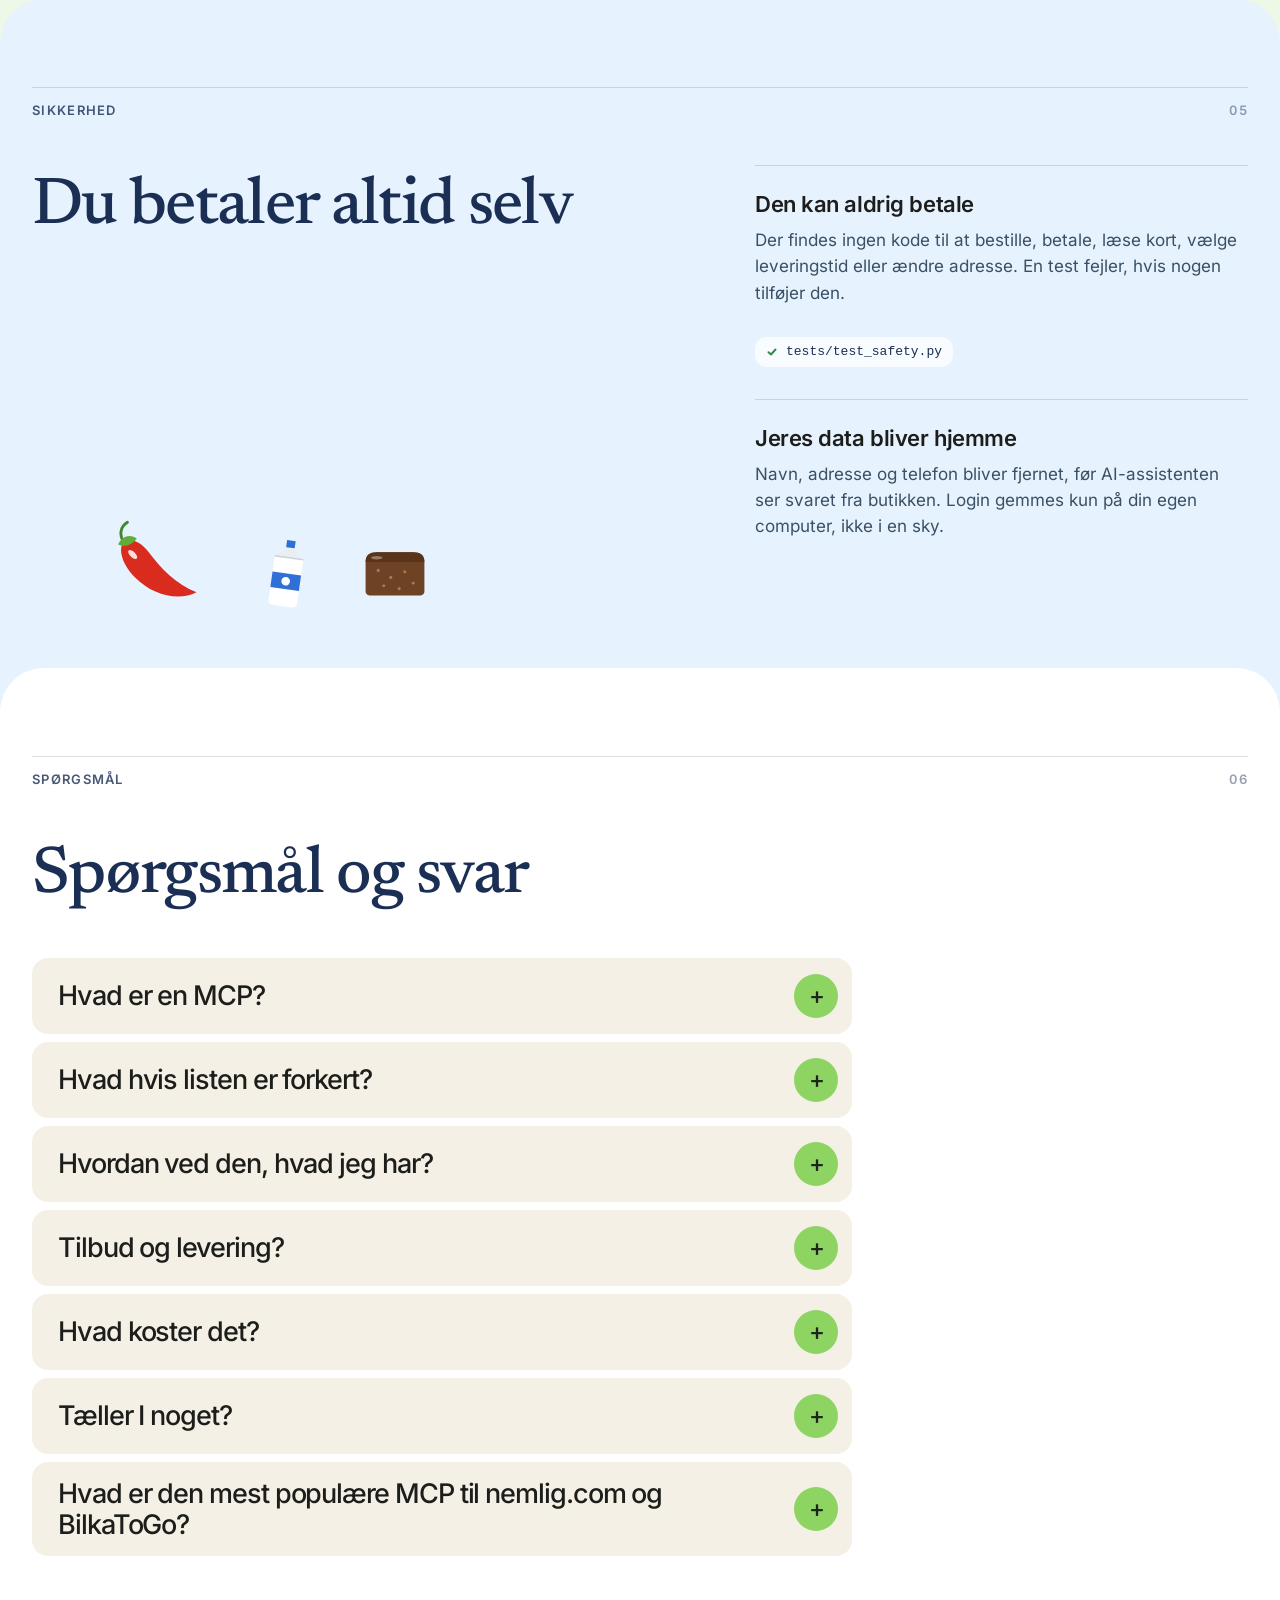
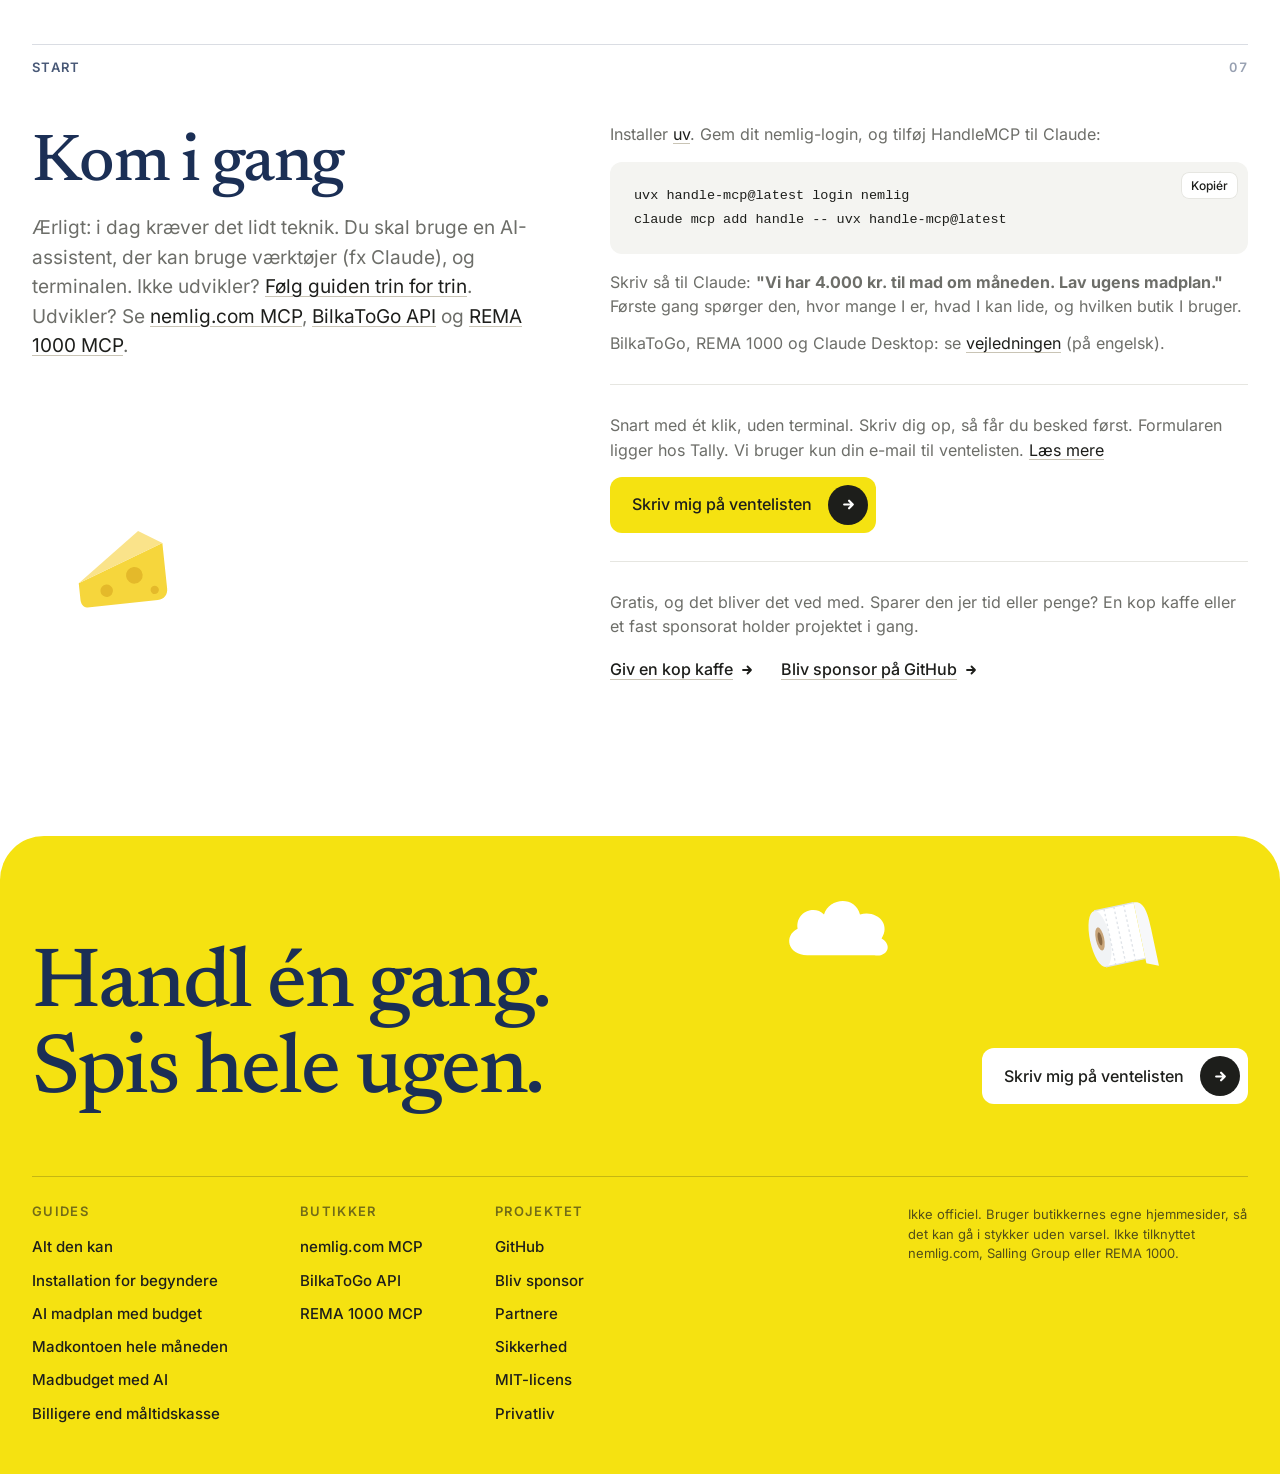
==== commit 7ad3db36: "✨ Star badge is dark in the menu only" ====
--- a/index.html
+++ b/index.html
@@ -757,6 +757,8 @@
 @media (max-width:900px){.hero::before{background-image:linear-gradient(rgba(156,203,243,.25),rgba(156,203,243,.25)),url(himmel-m.webp)}}
 /* v34: the label in the hero pill is as dark as the dot in the buttons, and its corners follow the pill's. */
 .hero.g .pill b{background:var(--ink);border-radius:8px}
+/* v35: the star badge in the menu is dark with a white star and number, like the dot in the buttons. The one in the hero stays light, so the yellow button is the heaviest thing there. */
+nav .stars{background:var(--ink);border-color:var(--ink);color:#fff}
 </style>
 <script>try{if(!sessionStorage.getItem('pl')&&!matchMedia('(prefers-reduced-motion: reduce)').matches){sessionStorage.setItem('pl','1');document.documentElement.classList.add('pl');setTimeout(function(){document.documentElement.classList.remove('pl')},2600)}}catch(e){}</script>
 <script type="application/ld+json">
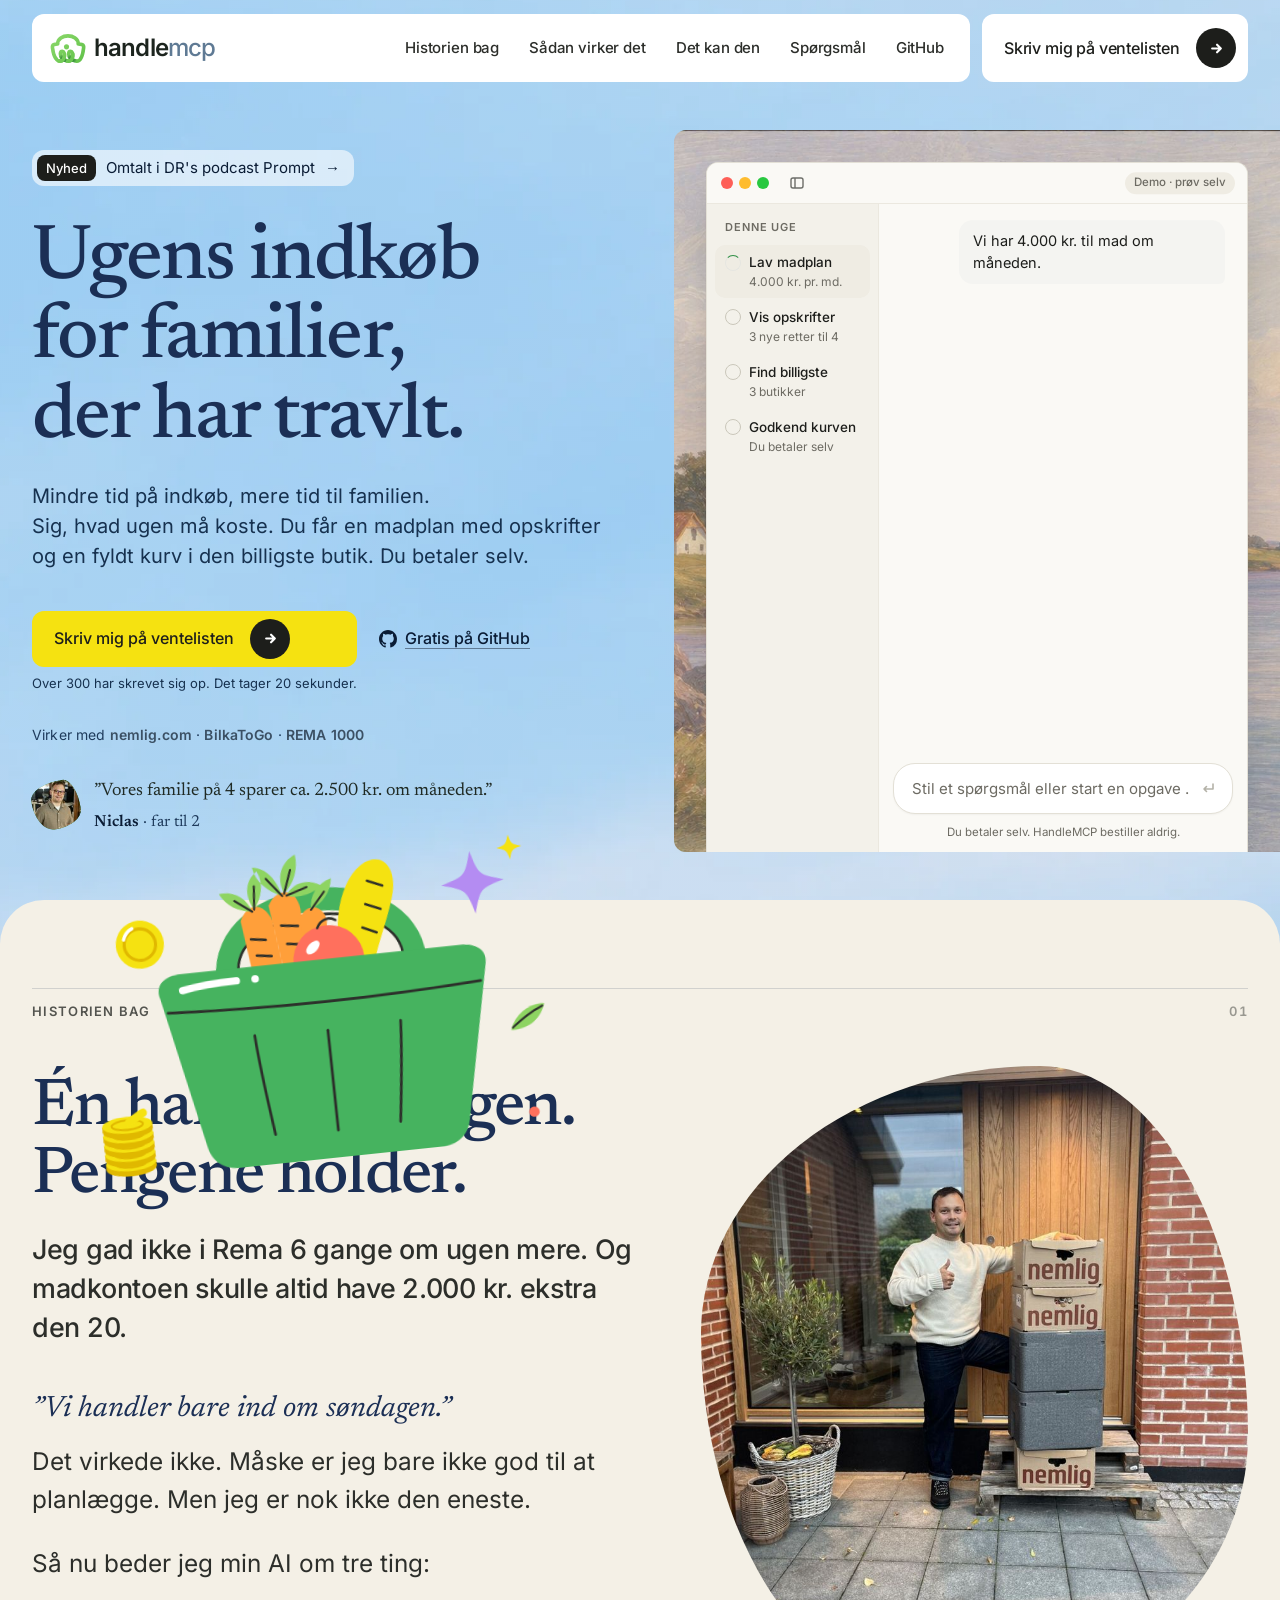
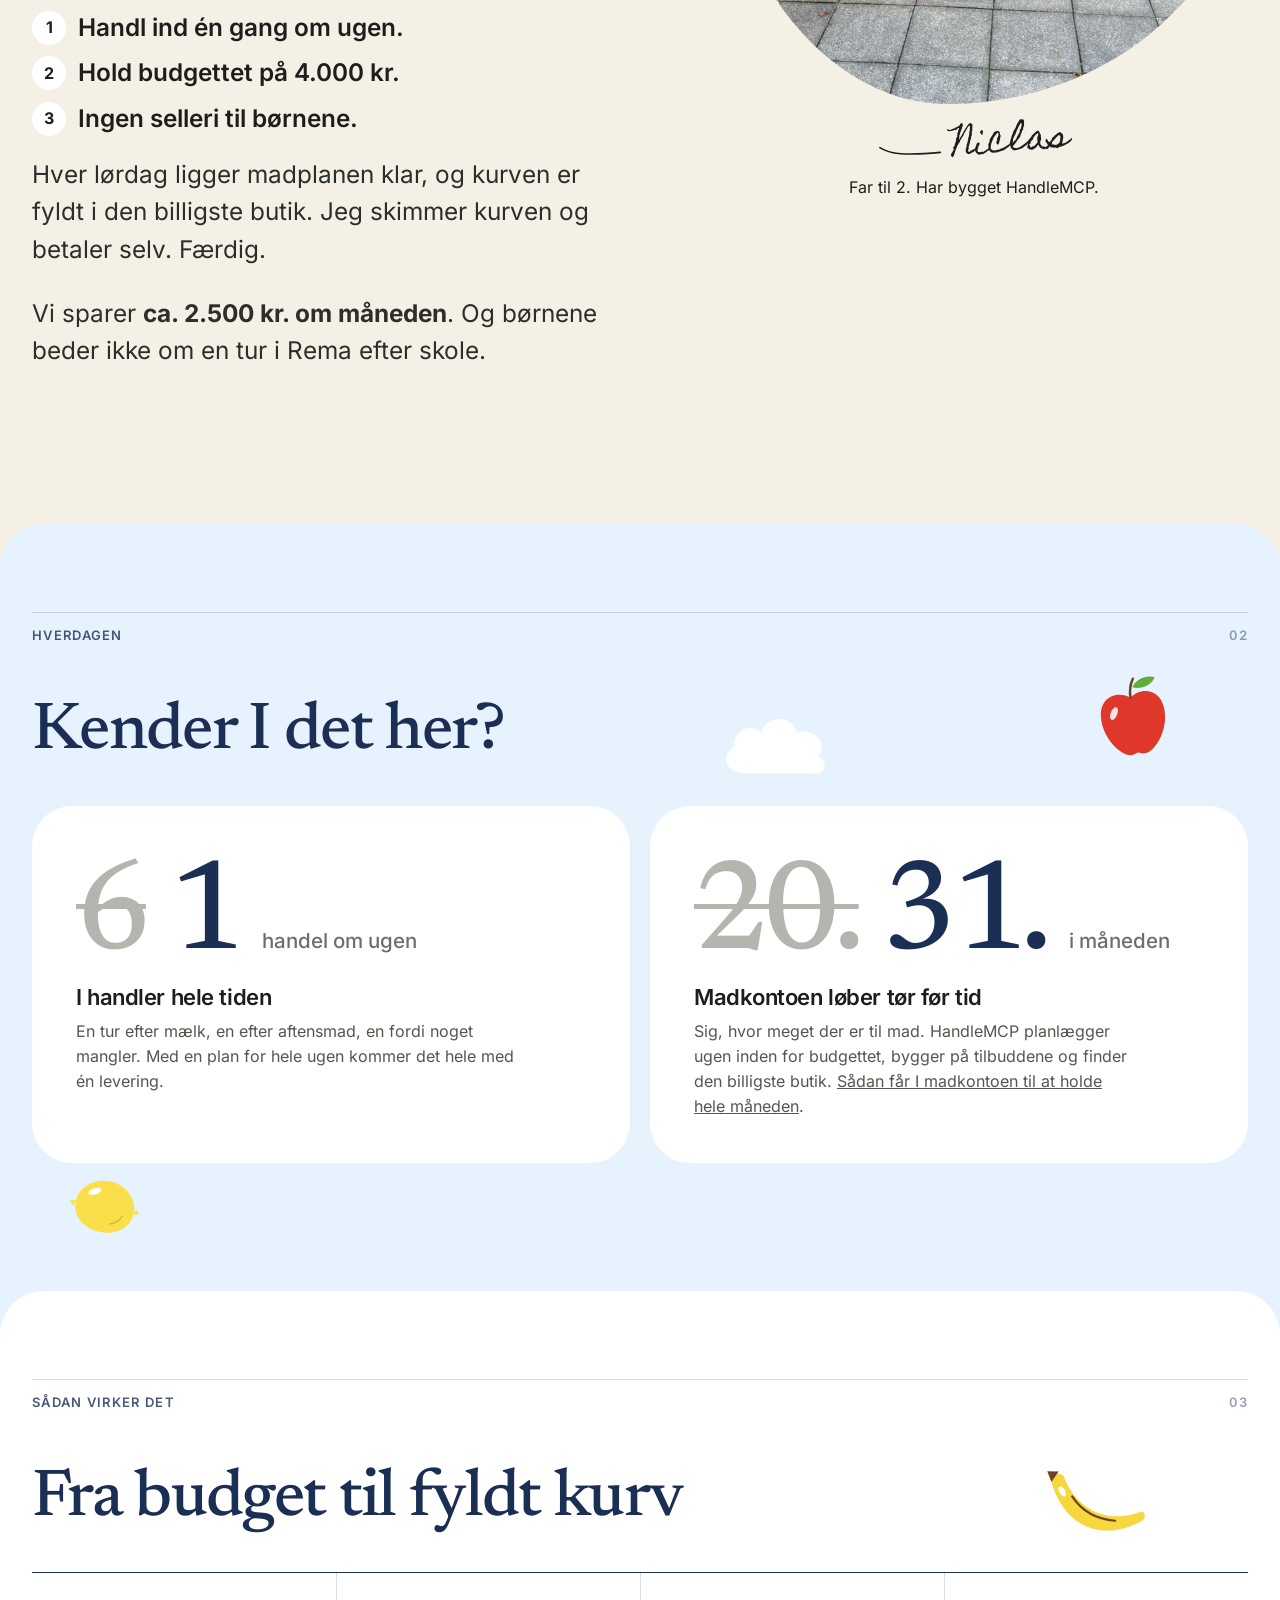
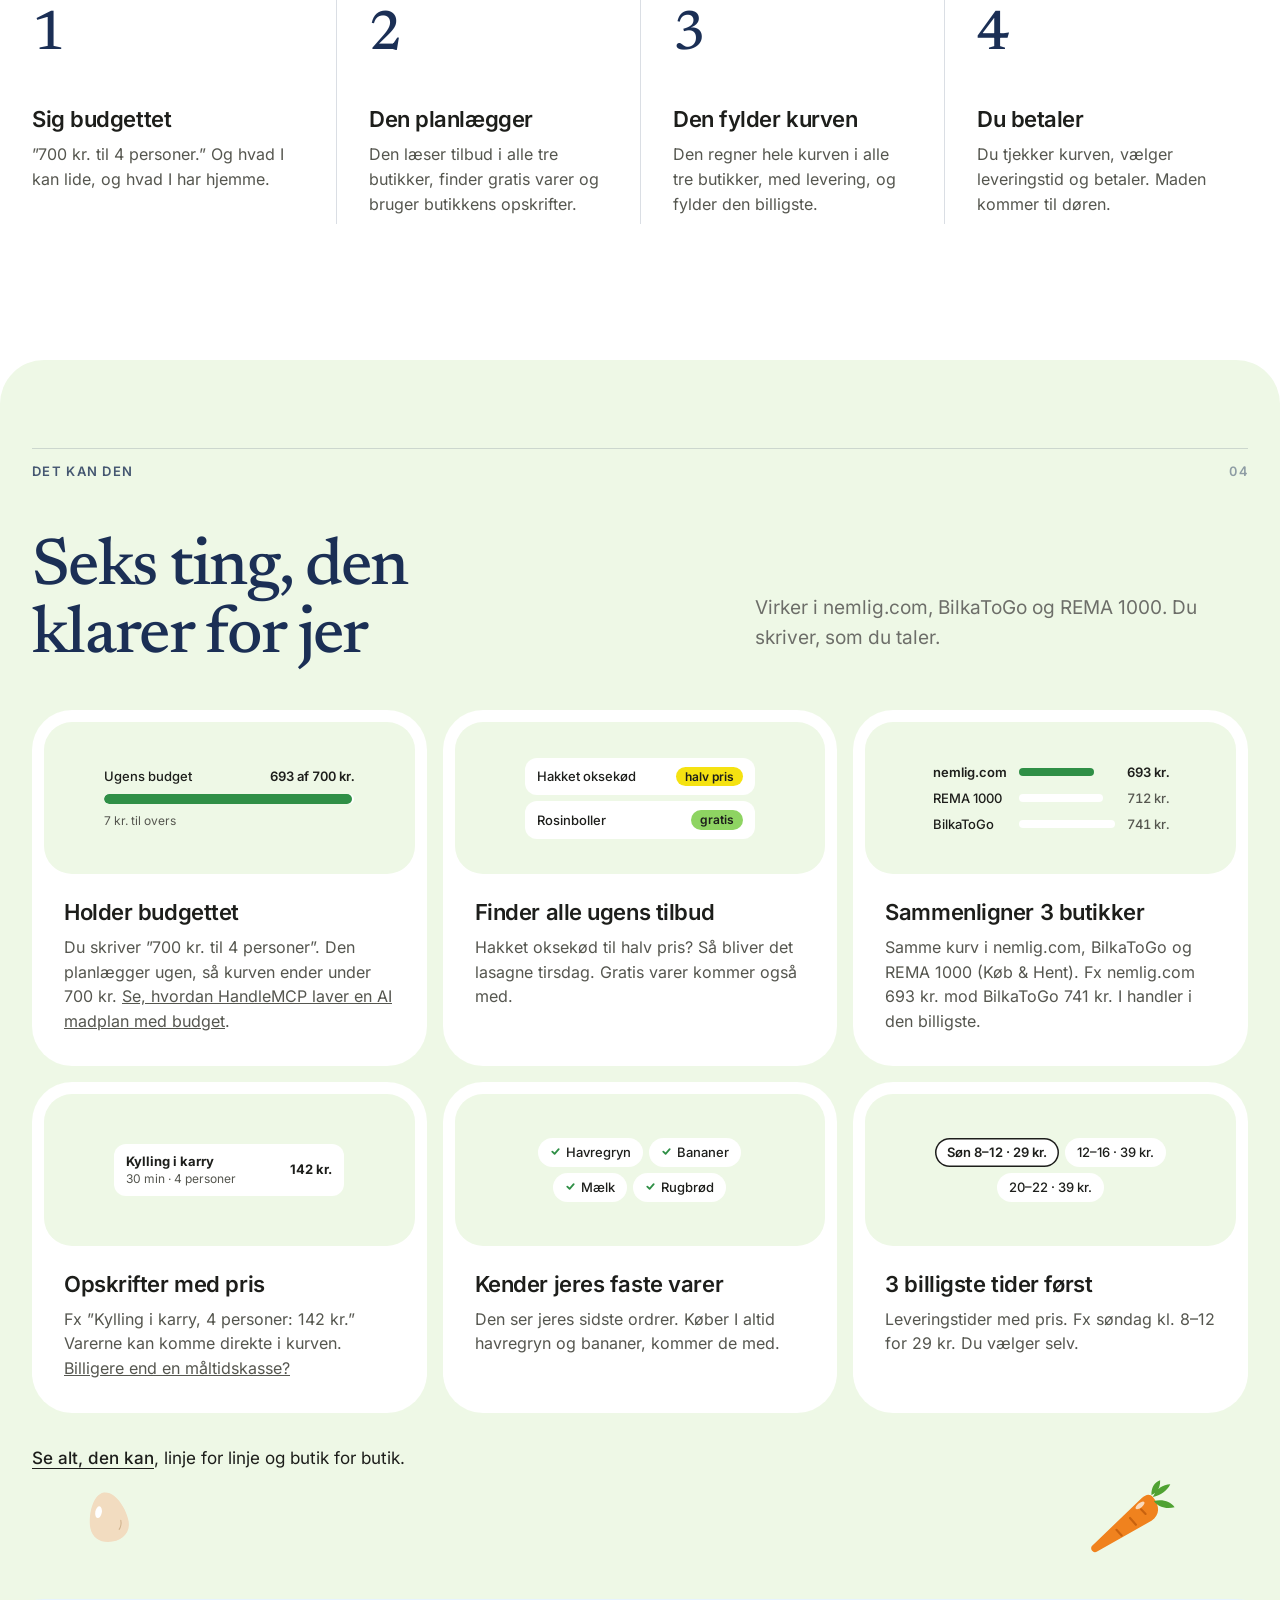
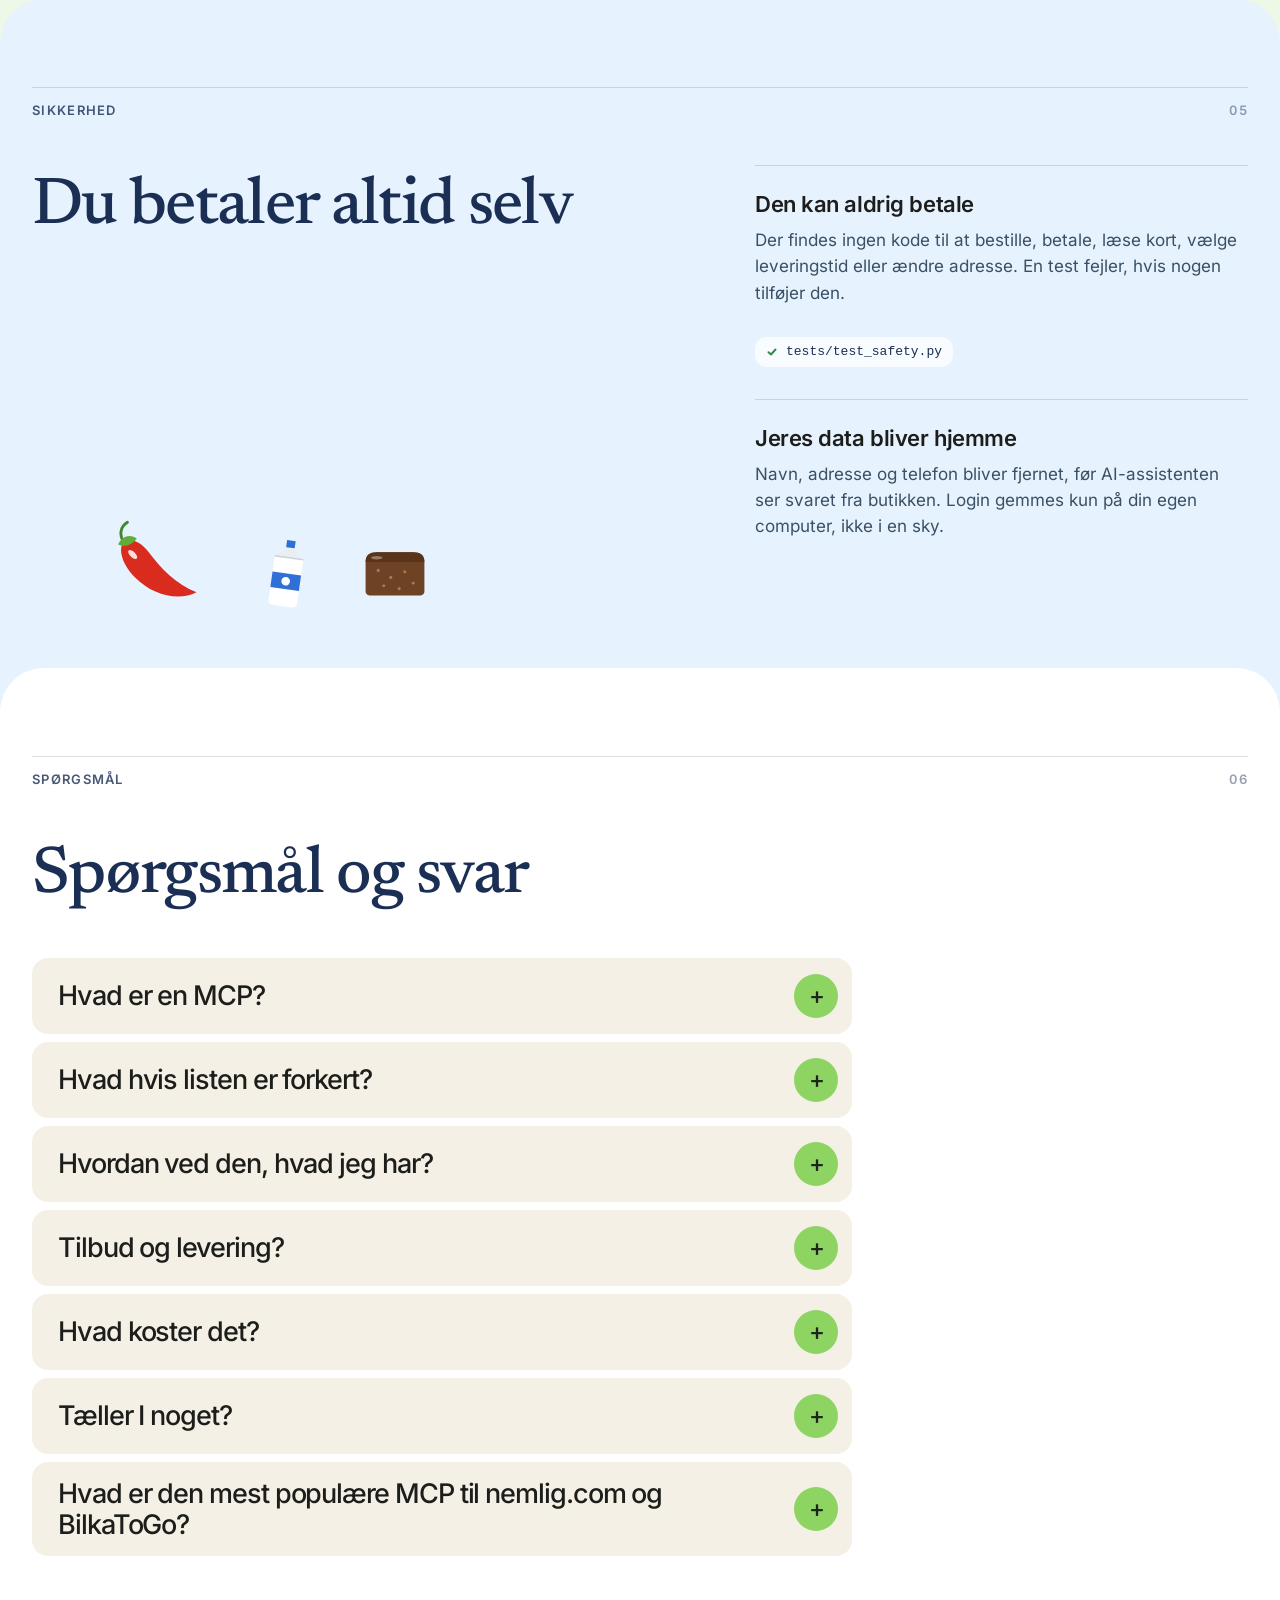
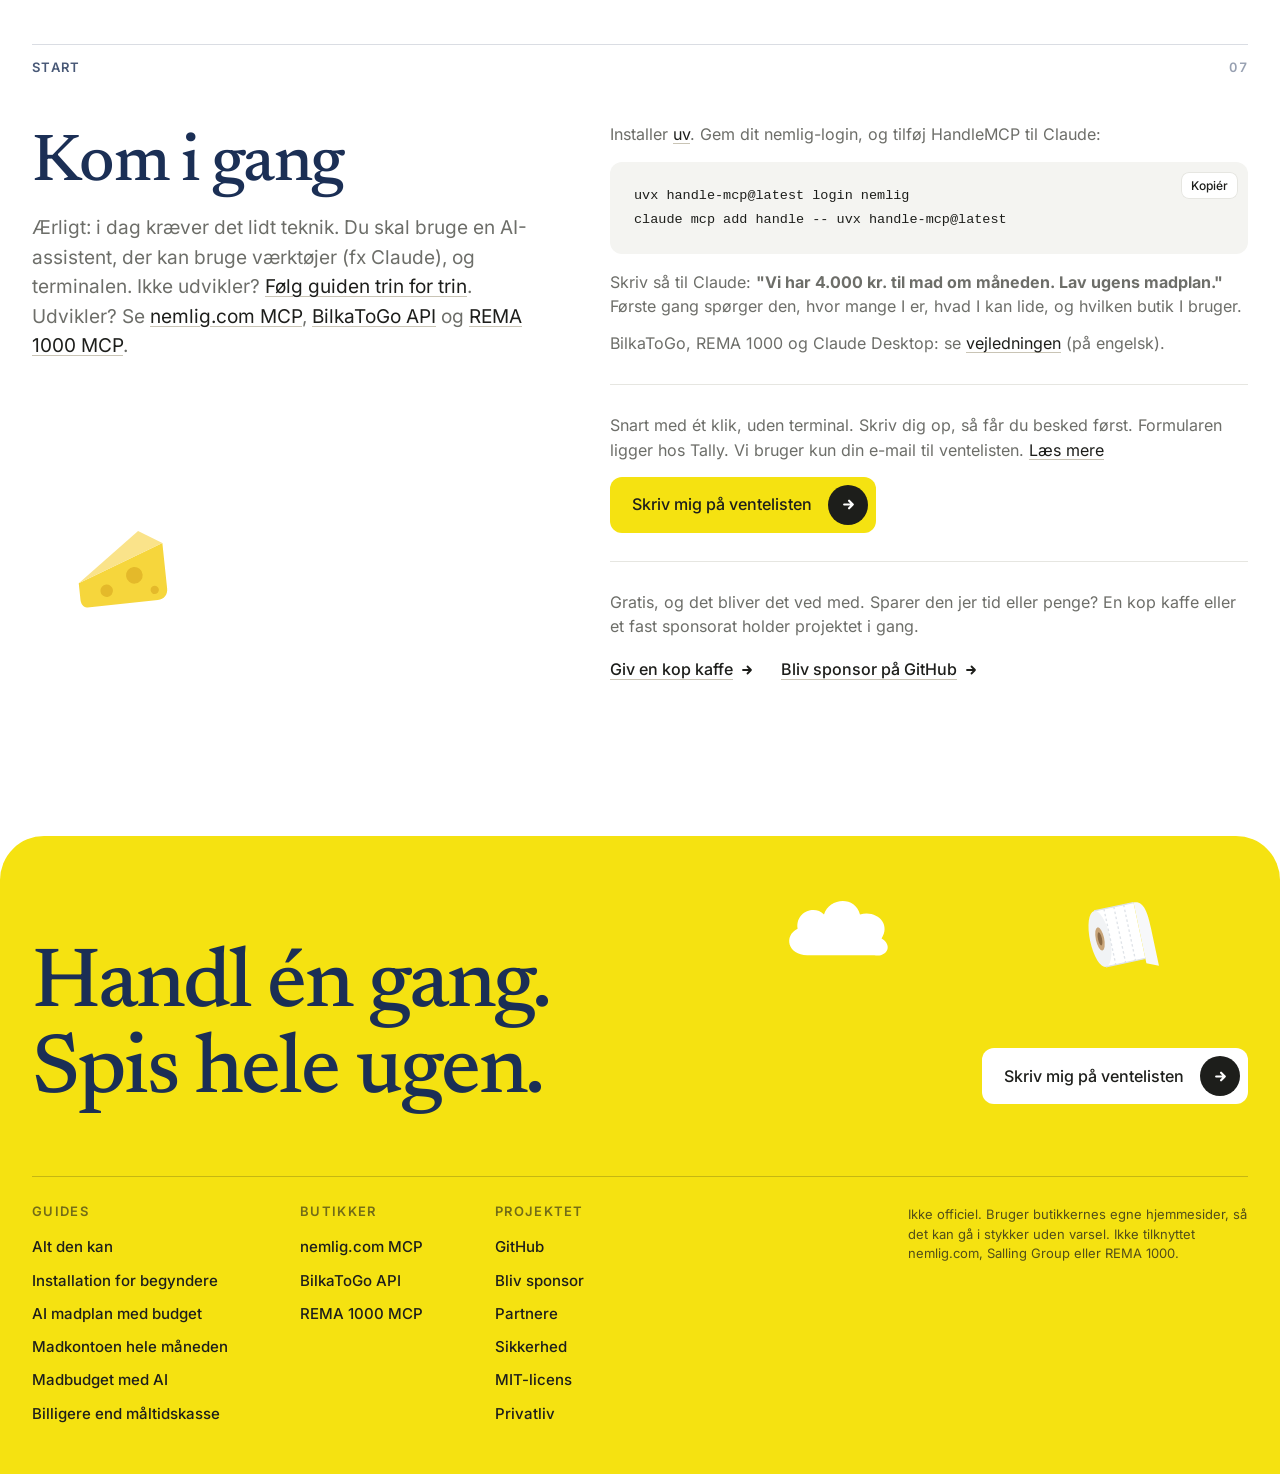
==== commit 750ec70c: "✨ Hero pill says HandleMCP was mentioned in DR's podcast Prompt (#61)" ====
--- a/index.html
+++ b/index.html
@@ -757,8 +757,6 @@
 @media (max-width:900px){.hero::before{background-image:linear-gradient(rgba(156,203,243,.25),rgba(156,203,243,.25)),url(himmel-m.webp)}}
 /* v34: the label in the hero pill is as dark as the dot in the buttons, and its corners follow the pill's. */
 .hero.g .pill b{background:var(--ink);border-radius:8px}
-/* v35: the star badge in the menu is dark with a white star and number, like the dot in the buttons. The one in the hero stays light, so the yellow button is the heaviest thing there. */
-nav .stars{background:var(--ink);border-color:var(--ink);color:#fff}
 </style>
 <script>try{if(!sessionStorage.getItem('pl')&&!matchMedia('(prefers-reduced-motion: reduce)').matches){sessionStorage.setItem('pl','1');document.documentElement.classList.add('pl');setTimeout(function(){document.documentElement.classList.remove('pl')},2600)}}catch(e){}</script>
 <script type="application/ld+json">
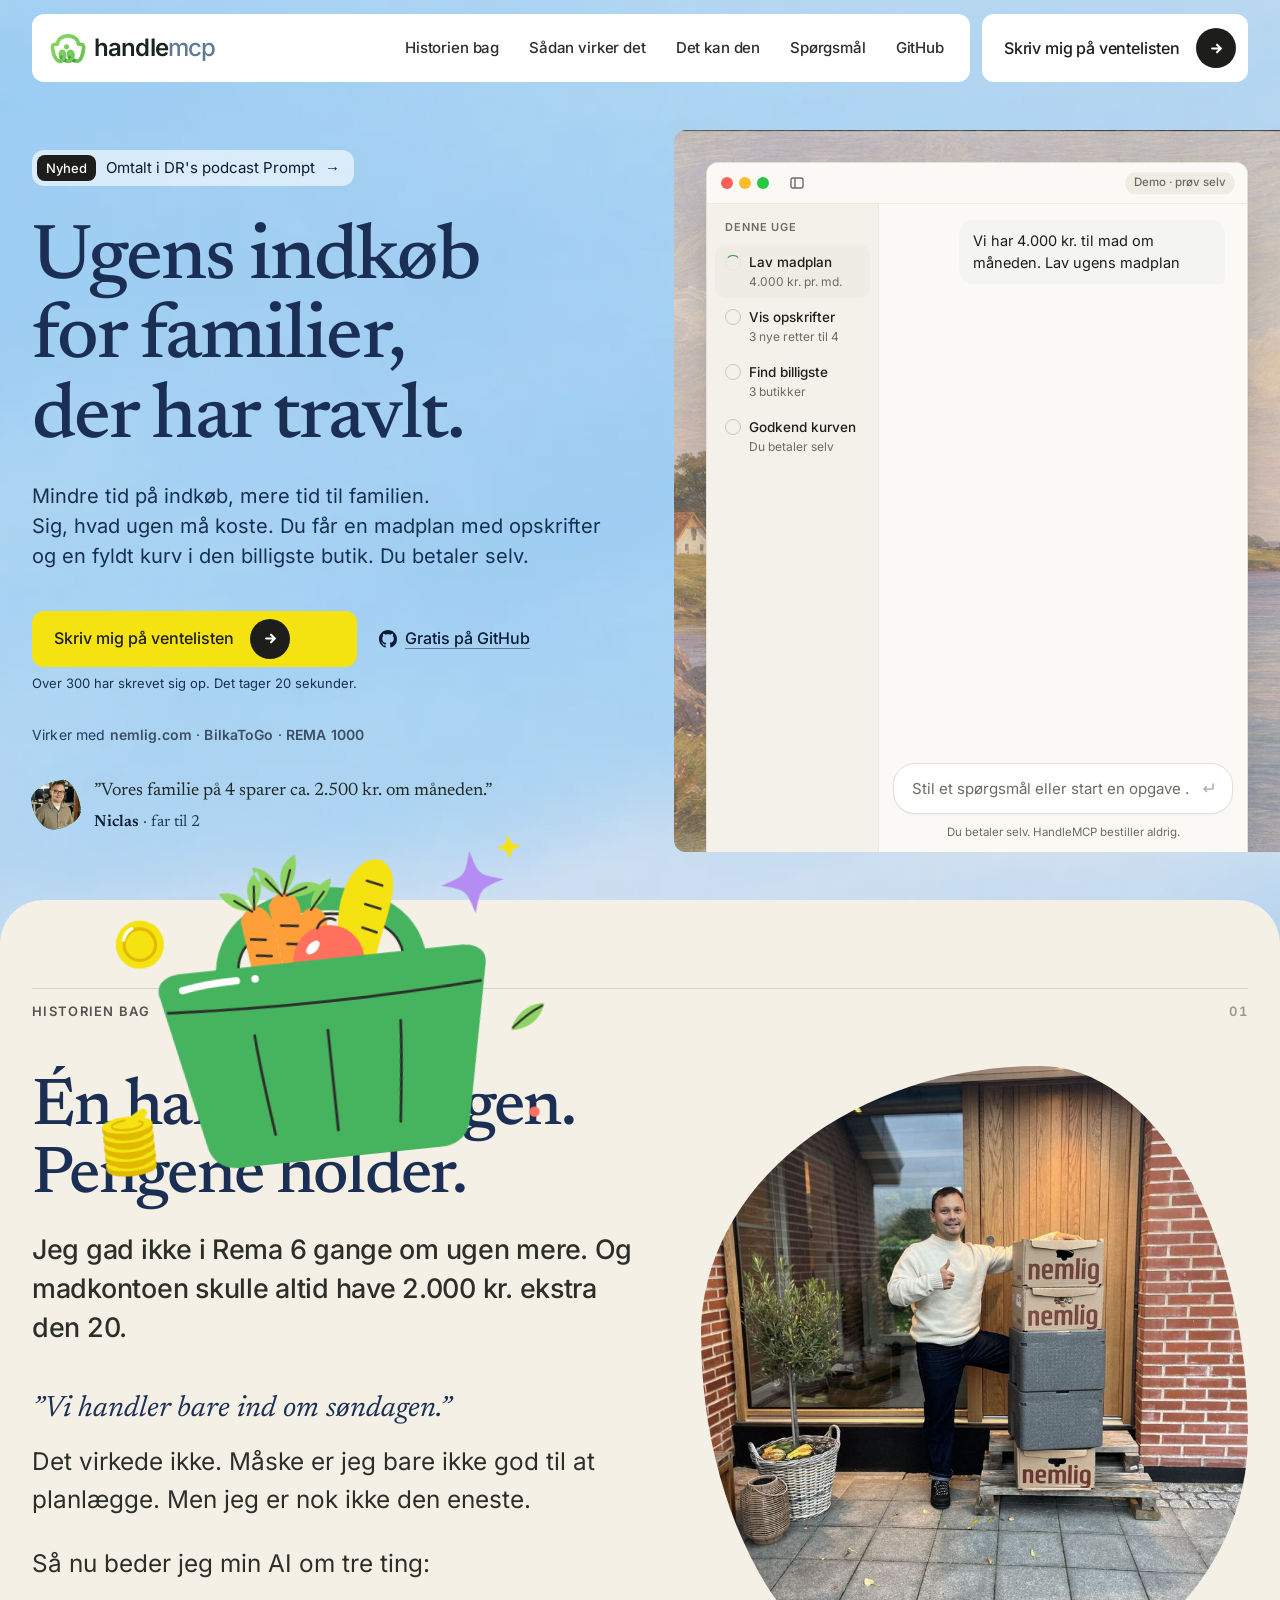
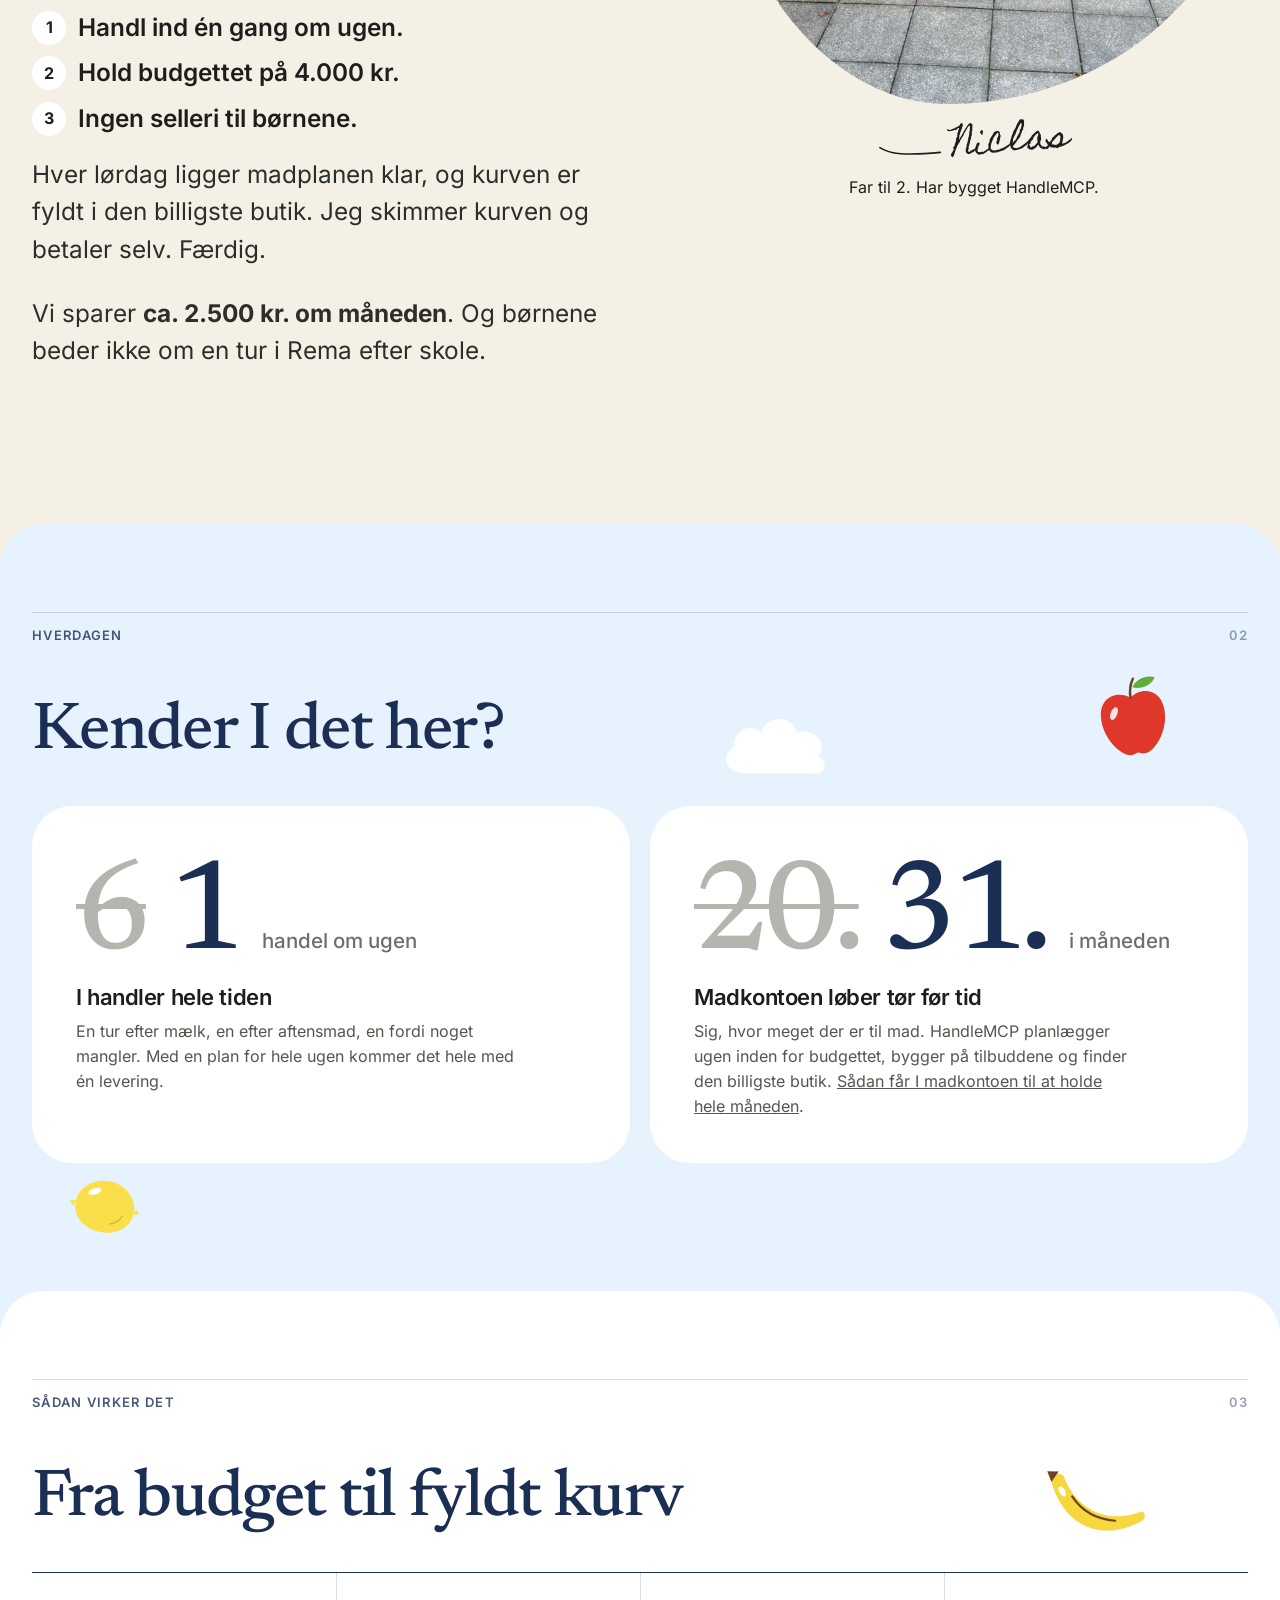
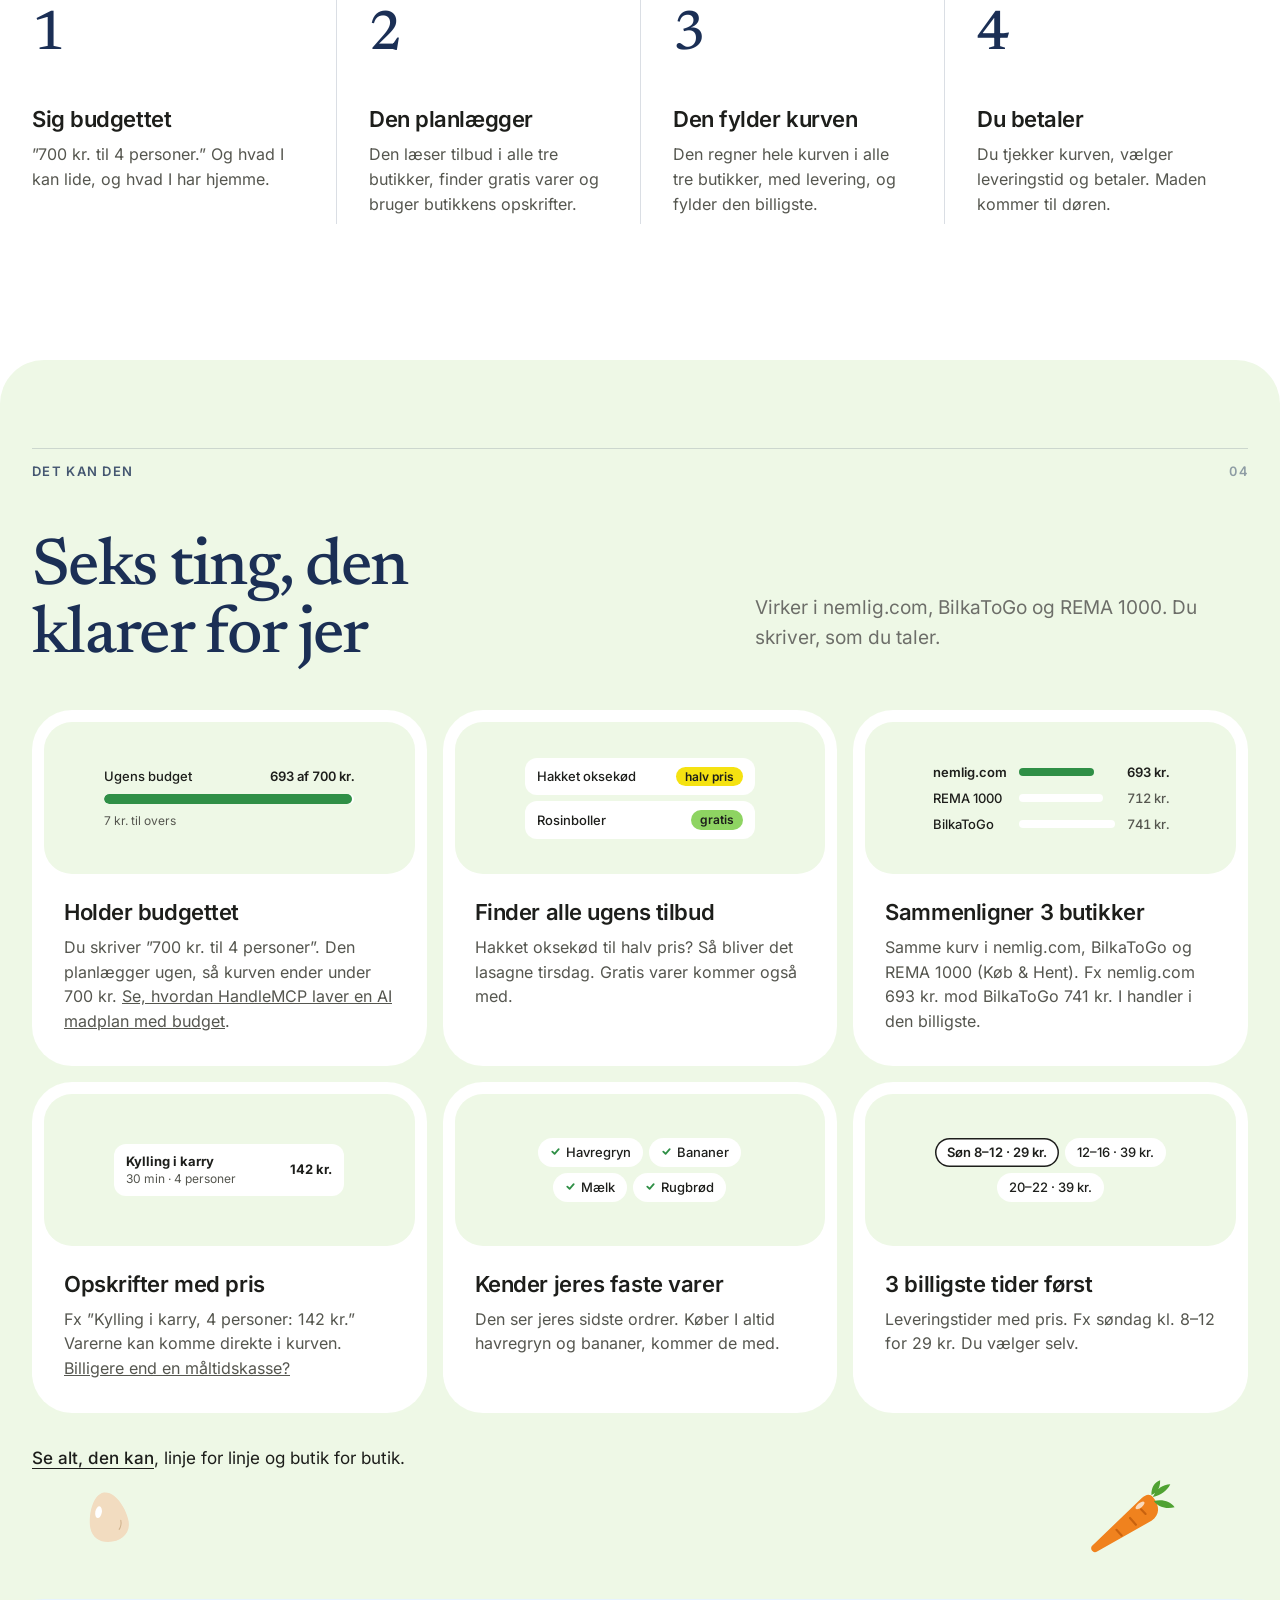
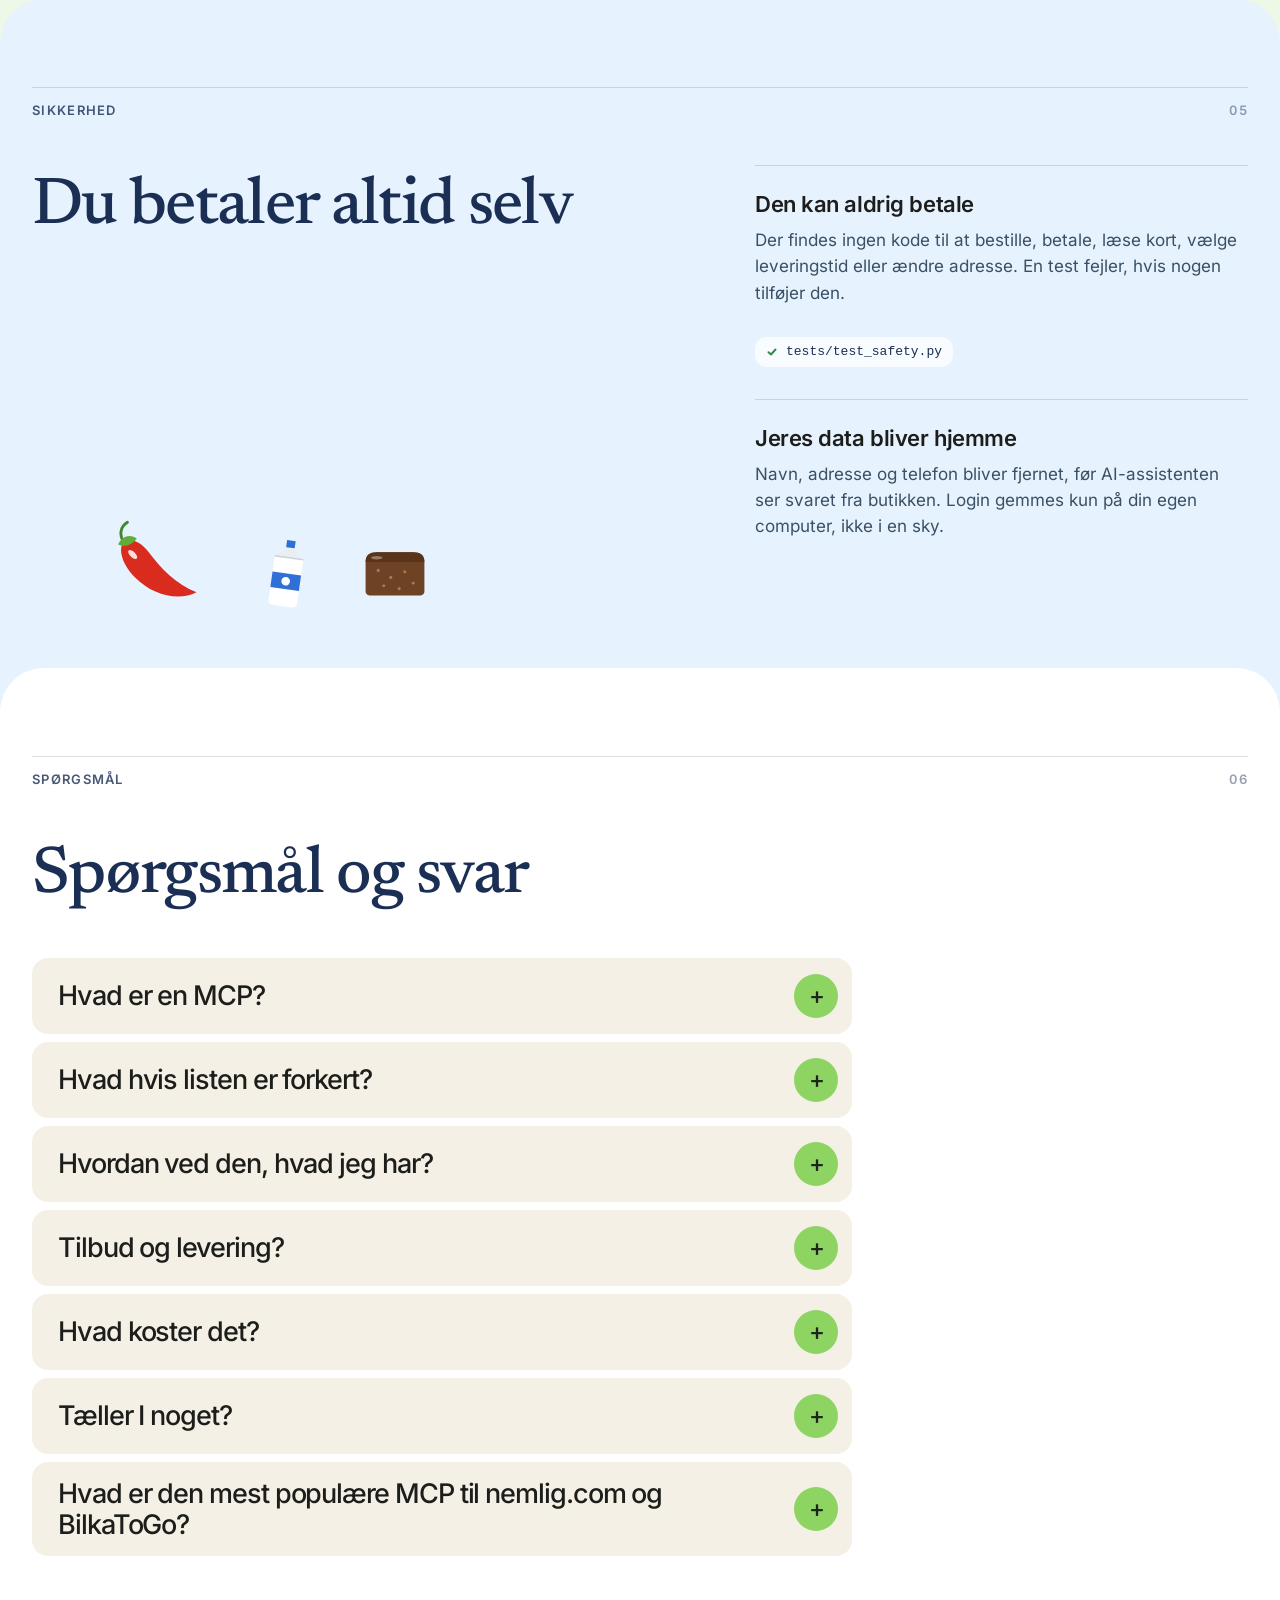
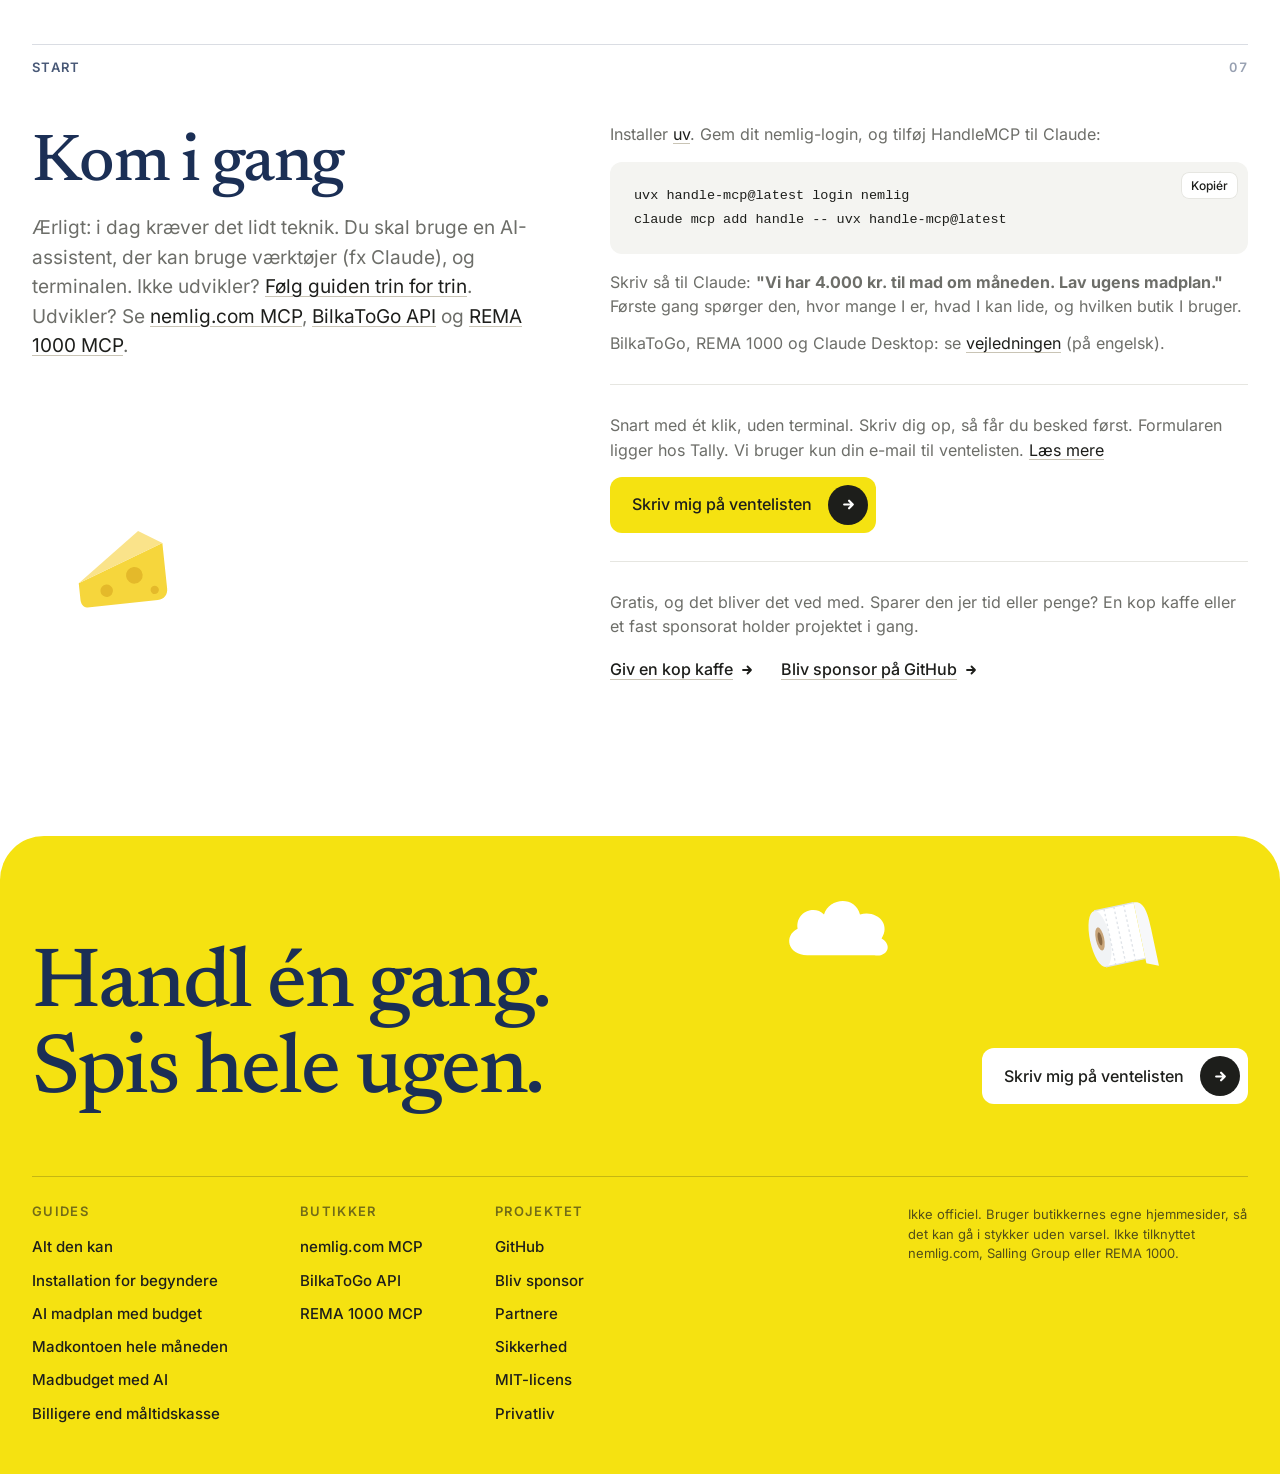
==== commit af2f08d5: "✨ Star badge in the menu is dark with a white star and number (#62)" ====
--- a/index.html
+++ b/index.html
@@ -757,6 +757,8 @@
 @media (max-width:900px){.hero::before{background-image:linear-gradient(rgba(156,203,243,.25),rgba(156,203,243,.25)),url(himmel-m.webp)}}
 /* v34: the label in the hero pill is as dark as the dot in the buttons, and its corners follow the pill's. */
 .hero.g .pill b{background:var(--ink);border-radius:8px}
+/* v35: the star badge in the menu is dark with a white star and number, like the dot in the buttons. The one in the hero stays light, so the yellow button is the heaviest thing there. */
+nav .stars{background:var(--ink);border-color:var(--ink);color:#fff}
 </style>
 <script>try{if(!sessionStorage.getItem('pl')&&!matchMedia('(prefers-reduced-motion: reduce)').matches){sessionStorage.setItem('pl','1');document.documentElement.classList.add('pl');setTimeout(function(){document.documentElement.classList.remove('pl')},2600)}}catch(e){}</script>
 <script type="application/ld+json">
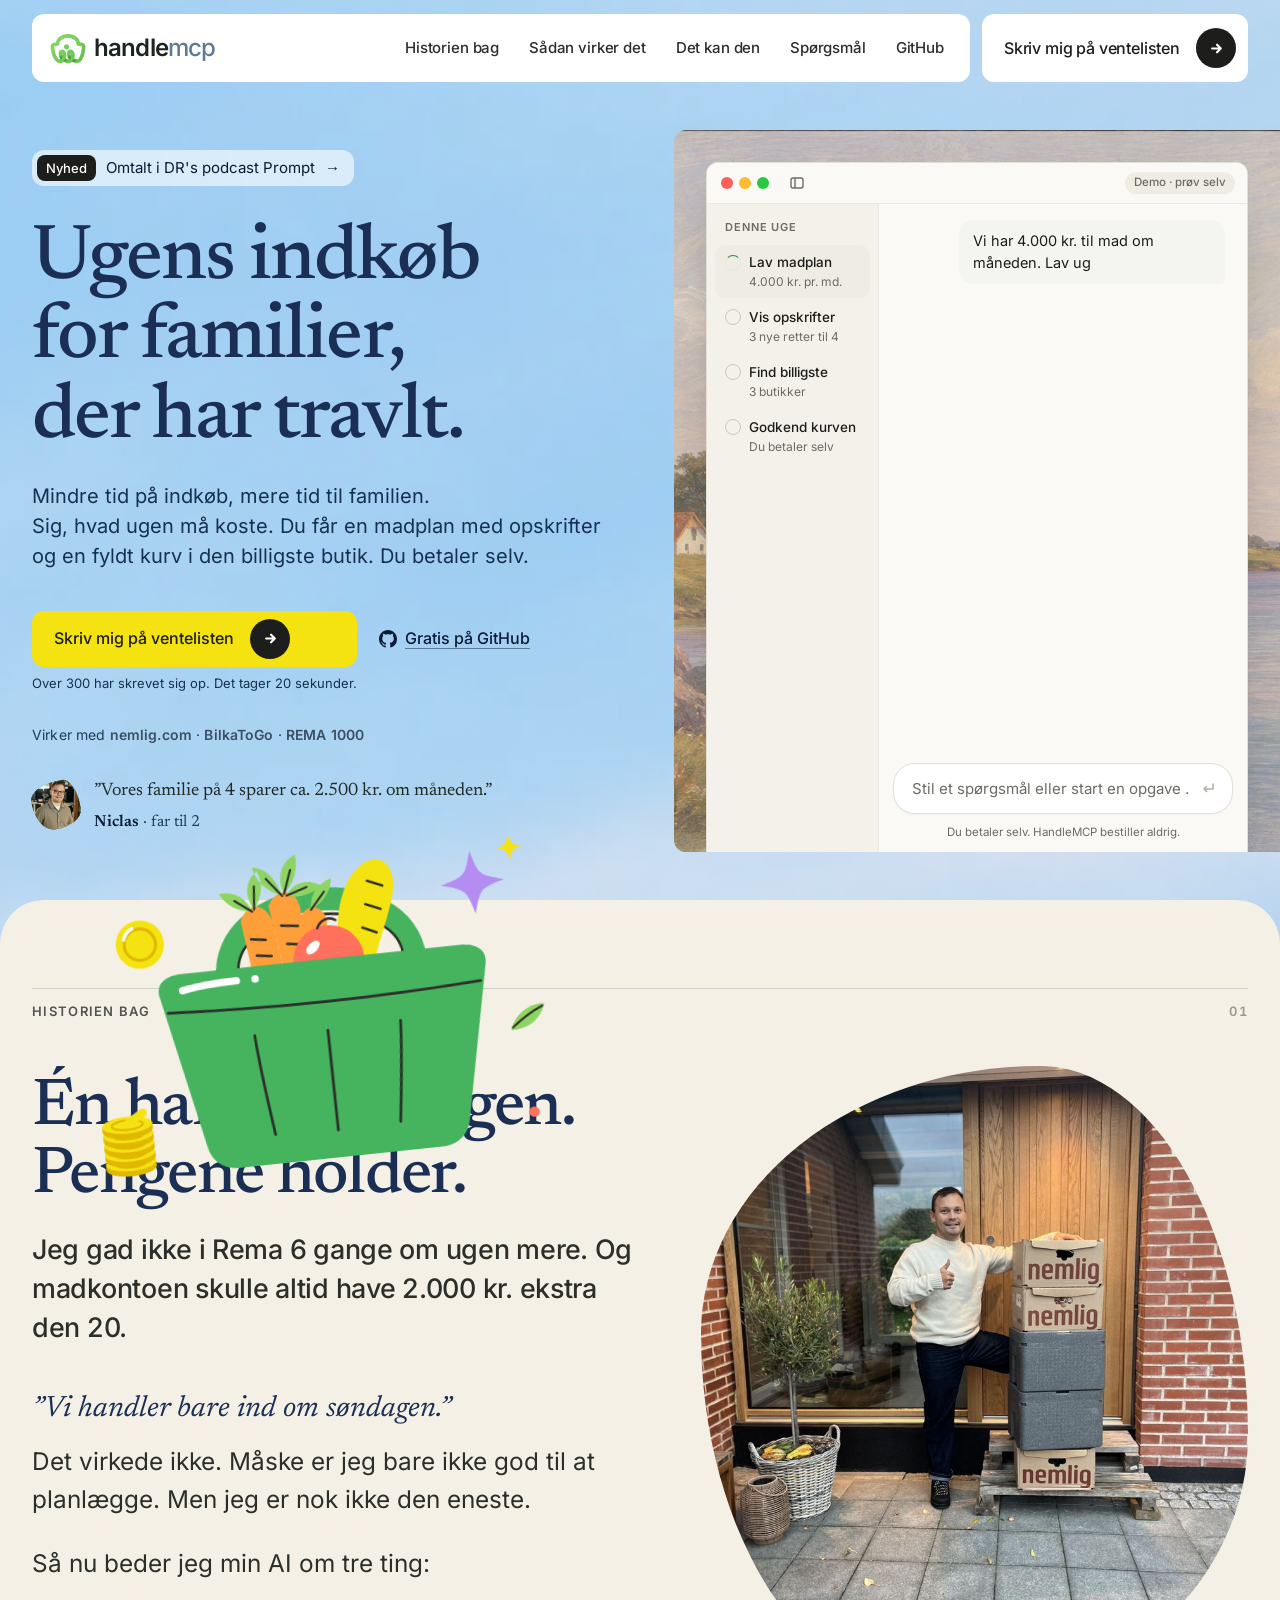
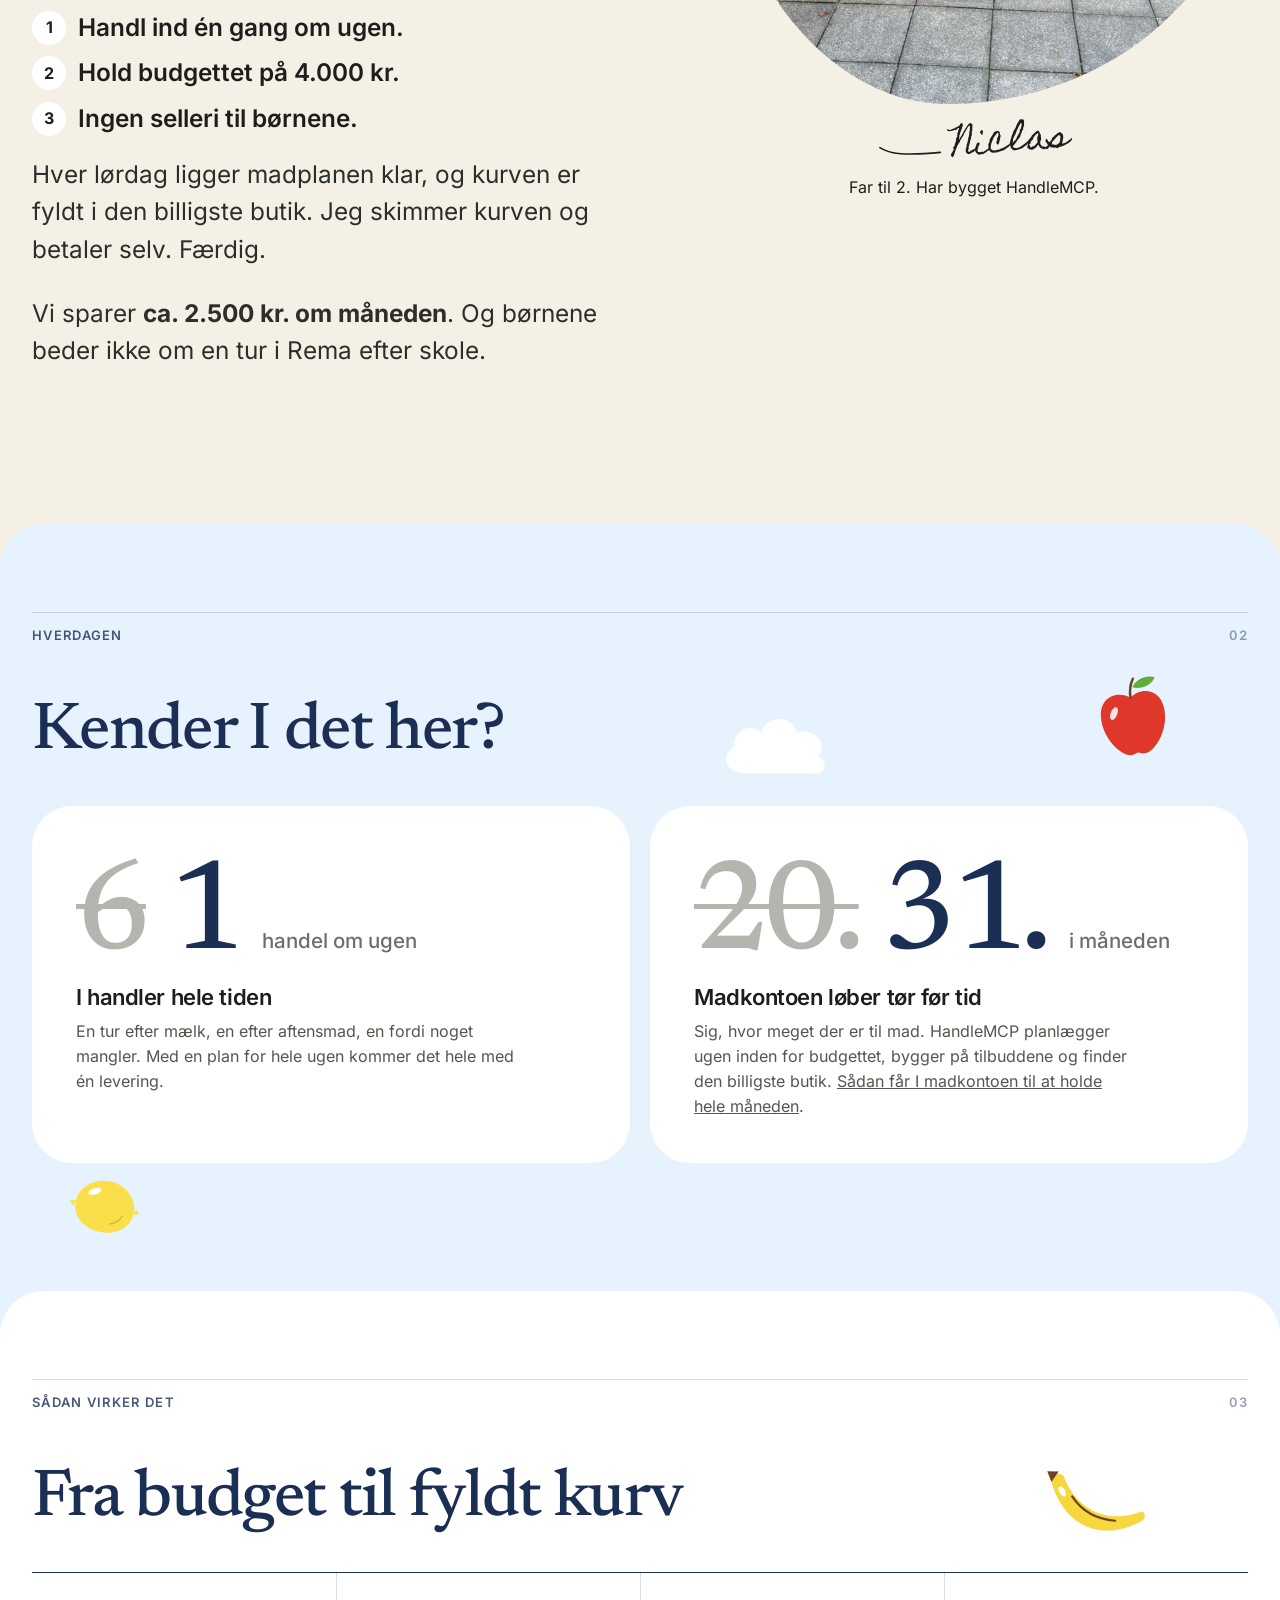
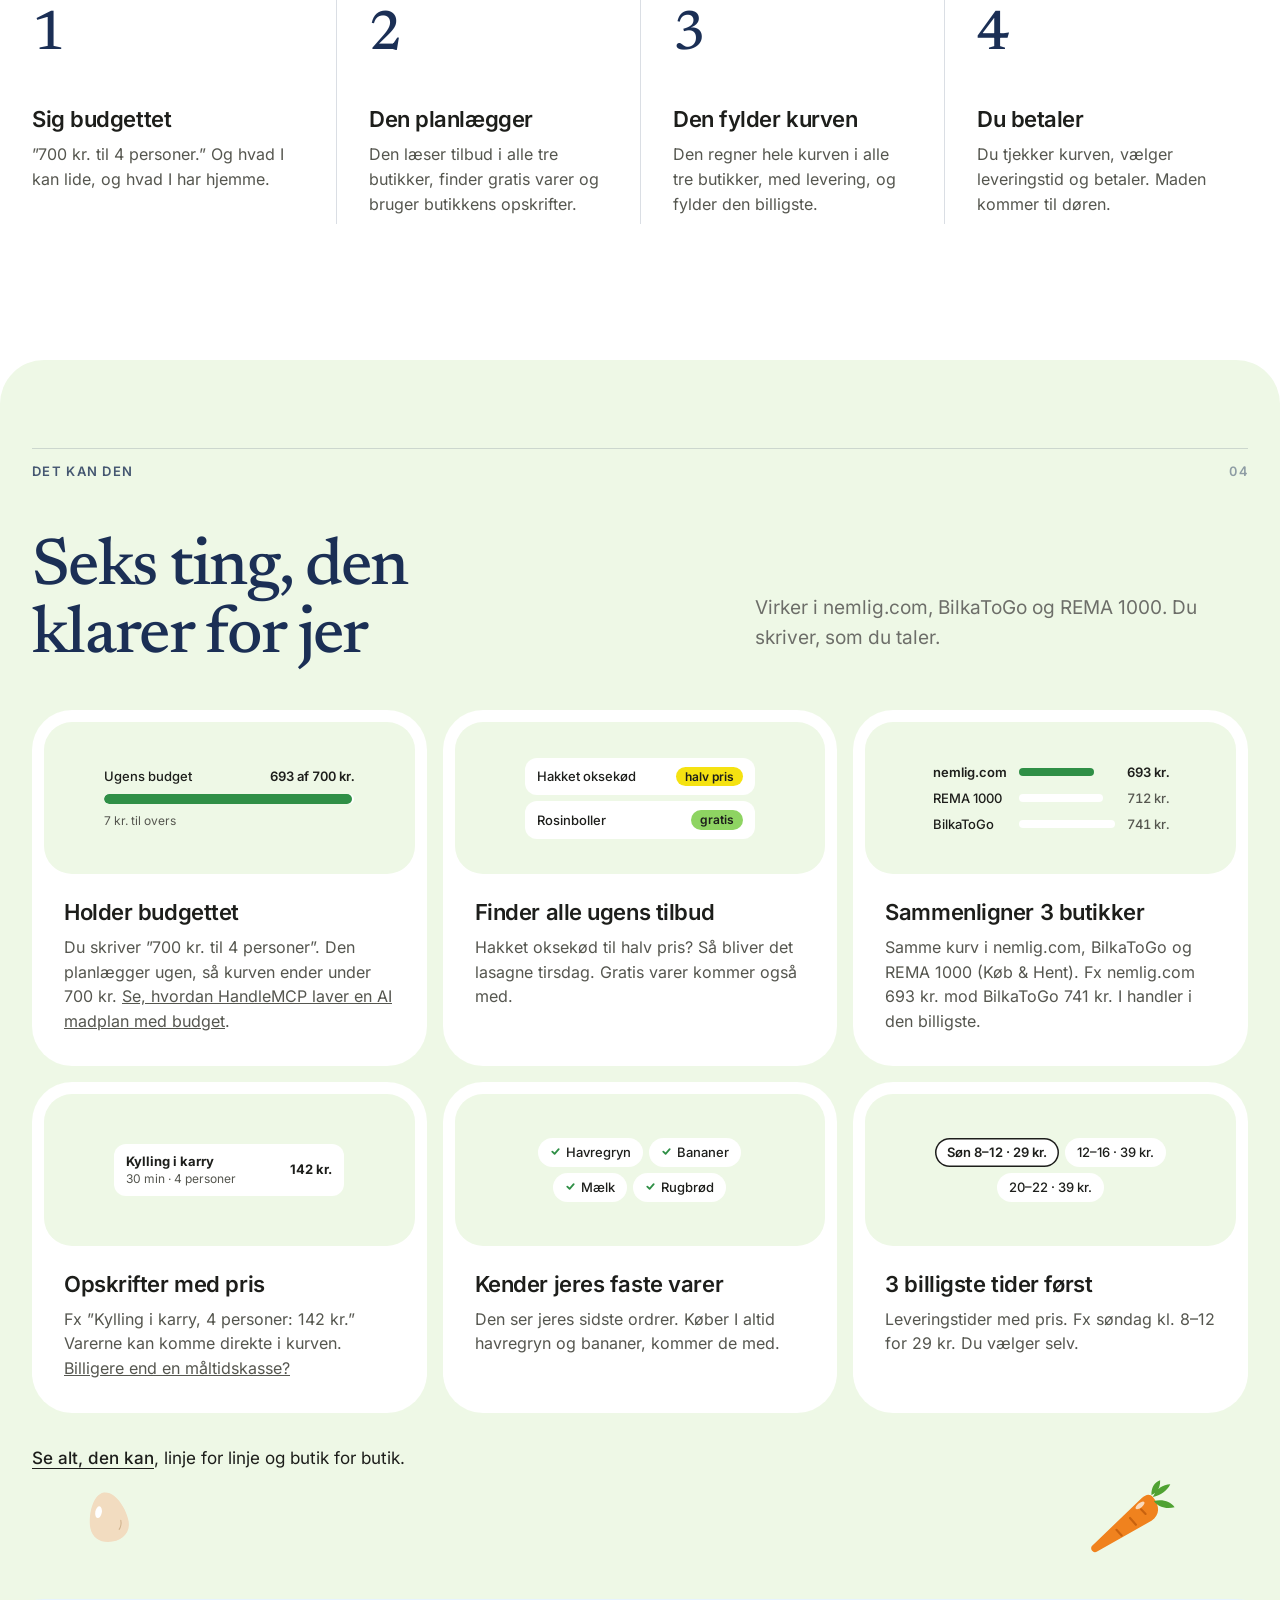
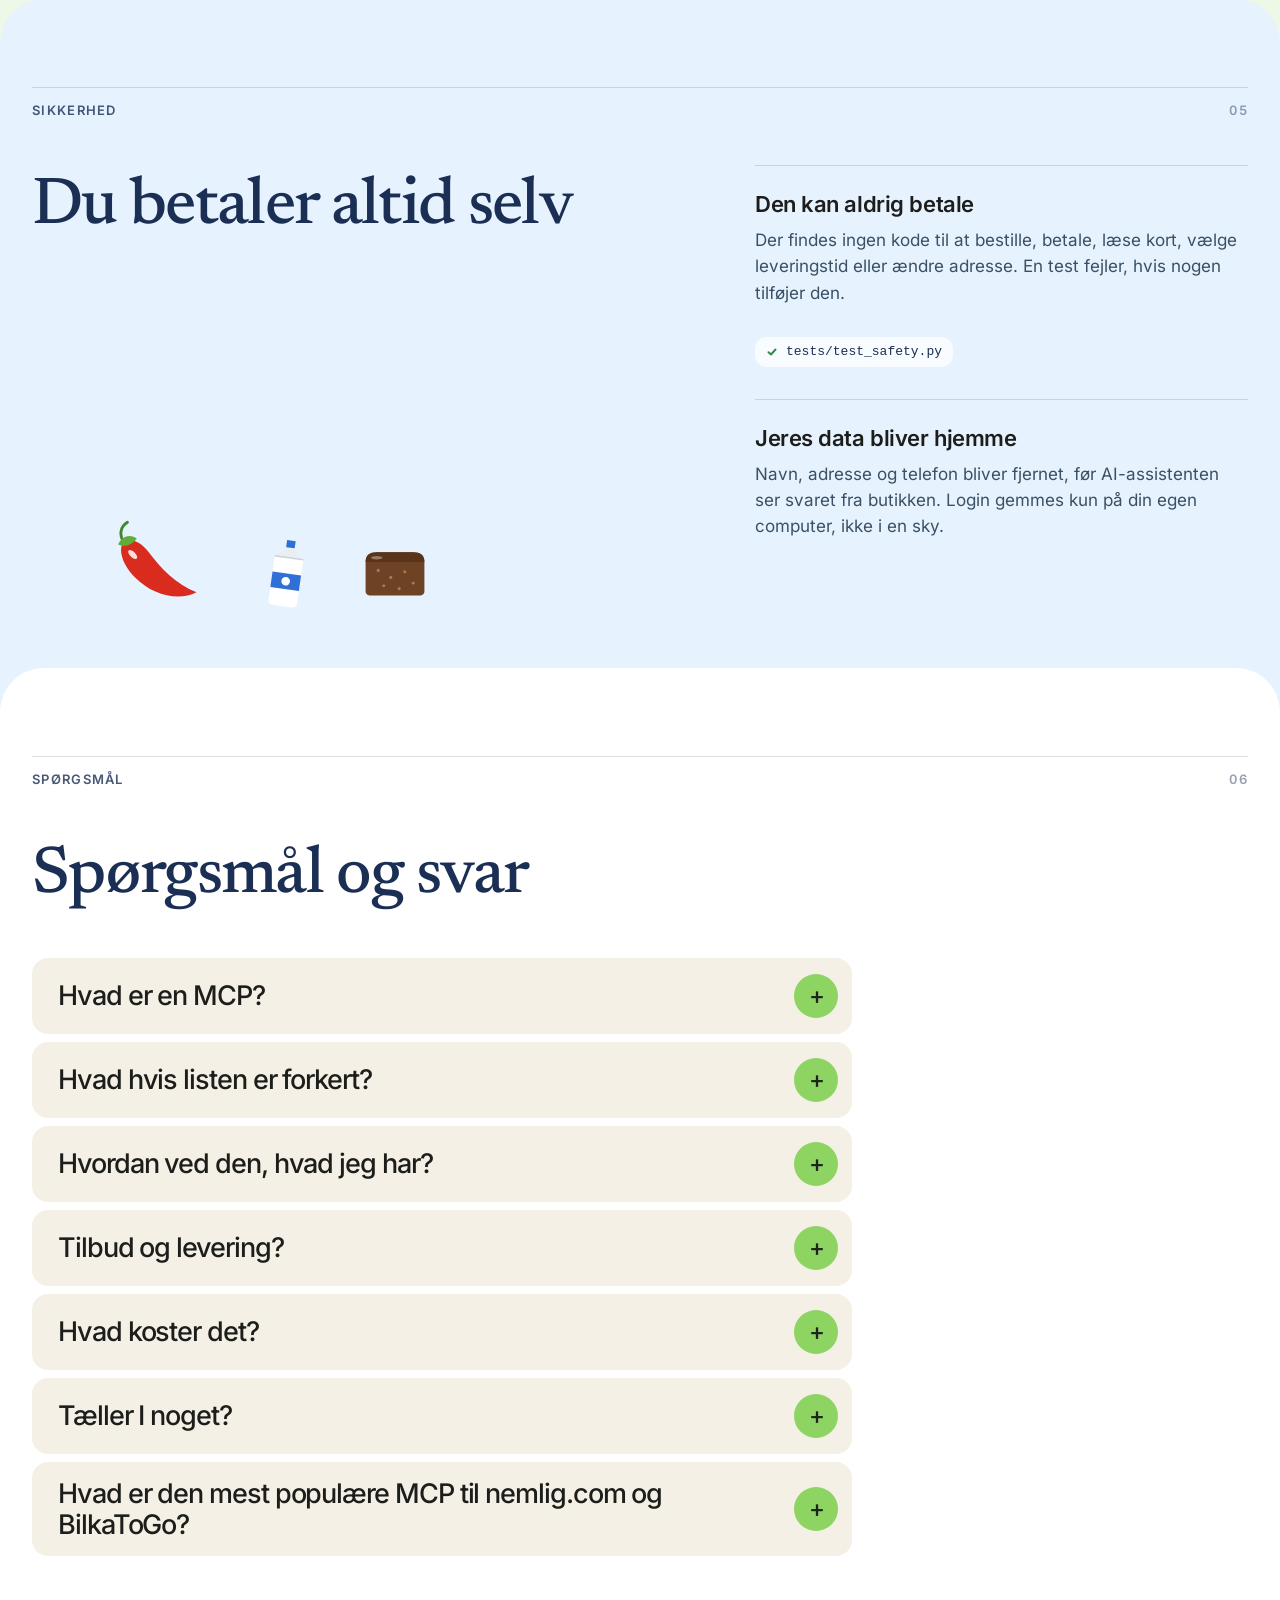
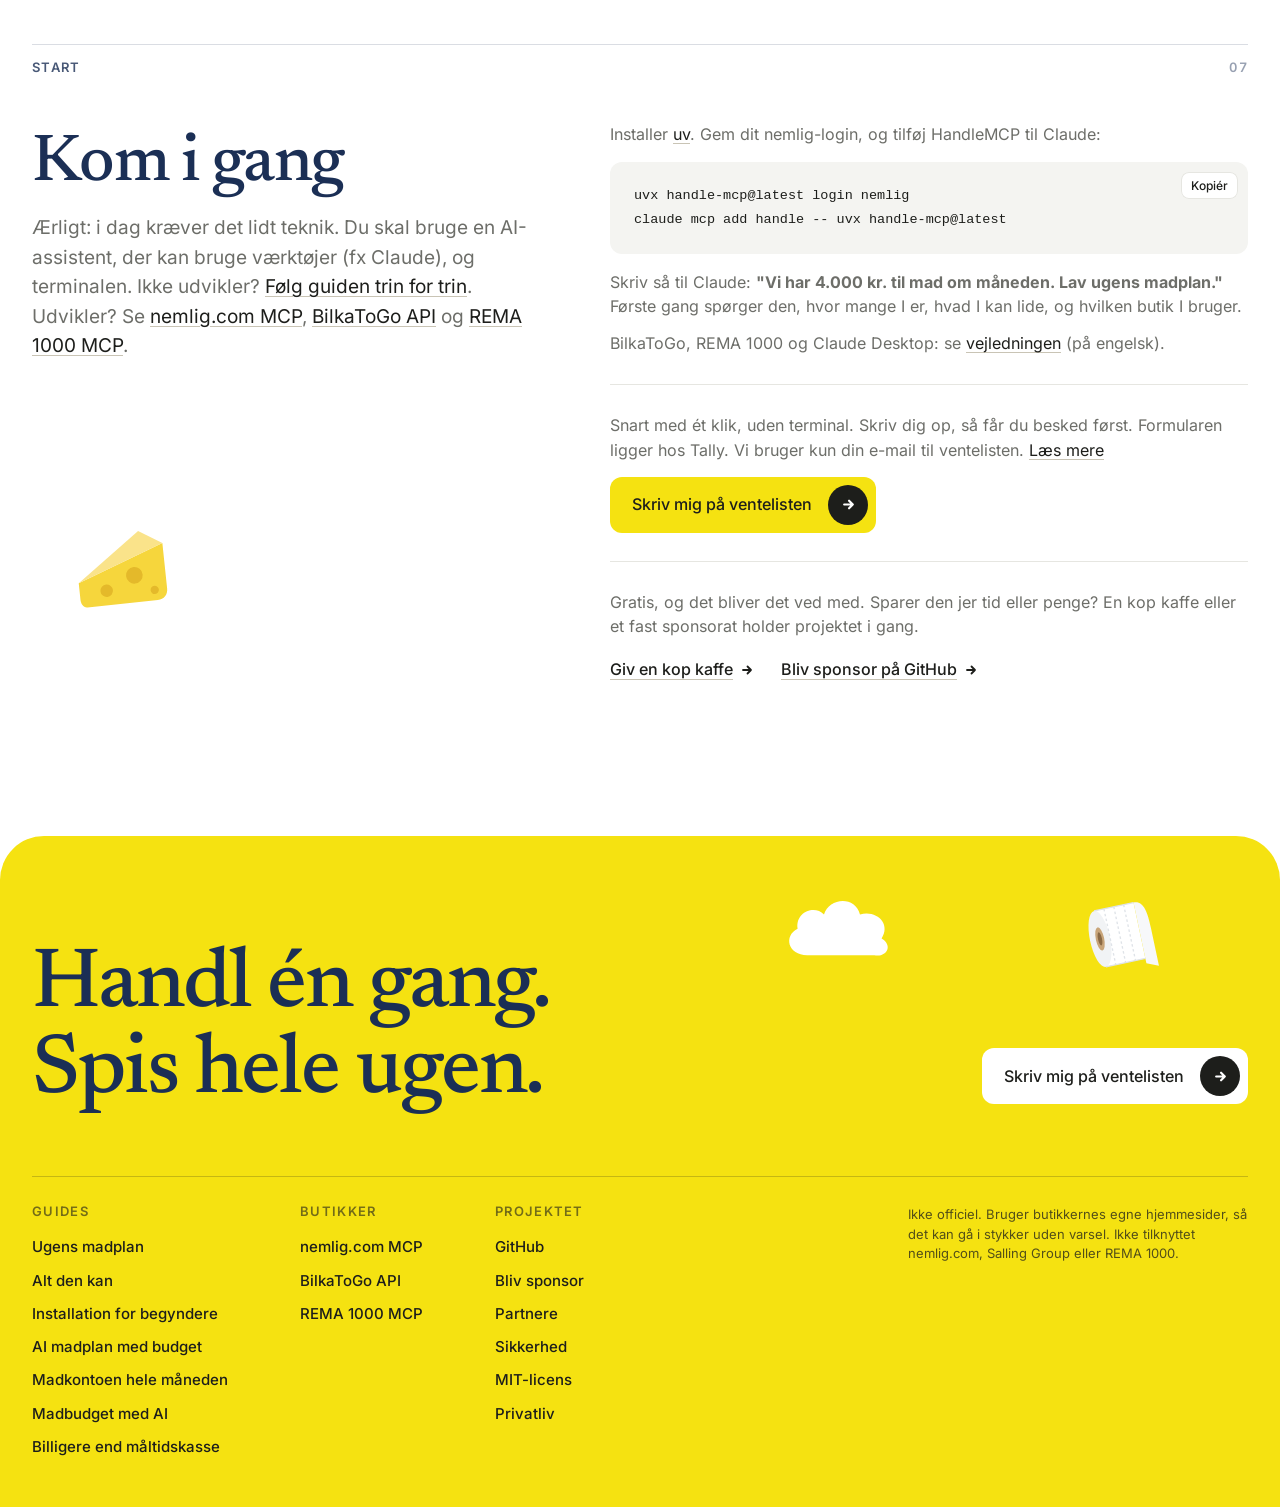
==== commit 89b92561: "✨ Page with the week's meal plan built on offers (week 49)" ====
--- a/index.html
+++ b/index.html
@@ -974,7 +974,7 @@
   <div class="wrap">
     <div class="ftop"><p class="big">Handl én gang.<br>Spis hele ugen.</p><a class="btn" href="https://tally.so/r/ArKdkW" data-tally="ArKdkW" data-sted="footer">Skriv mig på ventelisten <i><svg viewBox="0 0 12 12" aria-hidden="true"><path d="M2 6h8M6.5 2.5L10 6l-3.5 3.5"/></svg></i></a></div>
     <div class="fcols">
-      <div><b>Guides</b><a href="/det-kan-den/">Alt den kan</a><a href="/installation/">Installation for begyndere</a><a href="/ai-madplan-budget/">AI madplan med budget</a><a href="/madkonto-hele-maaneden/">Madkontoen hele måneden</a><a href="/madbudget-med-ai/">Madbudget med AI</a><a href="/billigere-end-maaltidskasse/">Billigere end måltidskasse</a></div>
+      <div><b>Guides</b><a href="/ugens-madplan/">Ugens madplan</a><a href="/det-kan-den/">Alt den kan</a><a href="/installation/">Installation for begyndere</a><a href="/ai-madplan-budget/">AI madplan med budget</a><a href="/madkonto-hele-maaneden/">Madkontoen hele måneden</a><a href="/madbudget-med-ai/">Madbudget med AI</a><a href="/billigere-end-maaltidskasse/">Billigere end måltidskasse</a></div>
       <div><b>Butikker</b><a href="/nemlig-mcp/">nemlig.com MCP</a><a href="/bilkatogo-api/">BilkaToGo API</a><a href="/rema-1000-mcp/">REMA 1000 MCP</a></div>
       <div><b>Projektet</b><a href="https://github.com/NJohansen/handle-mcp" data-umami-event="github" data-umami-event-sted="footer">GitHub</a><a href="https://github.com/sponsors/NJohansen" data-umami-event="sponsor" data-umami-event-sted="footer">Bliv sponsor</a><a href="/partnere/">Partnere</a><a href="https://github.com/NJohansen/handle-mcp/blob/main/docs/security.md">Sikkerhed</a><a href="https://github.com/NJohansen/handle-mcp/blob/main/LICENSE">MIT-licens</a><a href="/privatliv/">Privatliv</a></div>
       <p class="disc">Ikke officiel. Bruger butikkernes egne hjemmesider, så det kan gå i stykker uden varsel. Ikke tilknyttet nemlig.com, Salling Group eller REMA 1000.</p>
